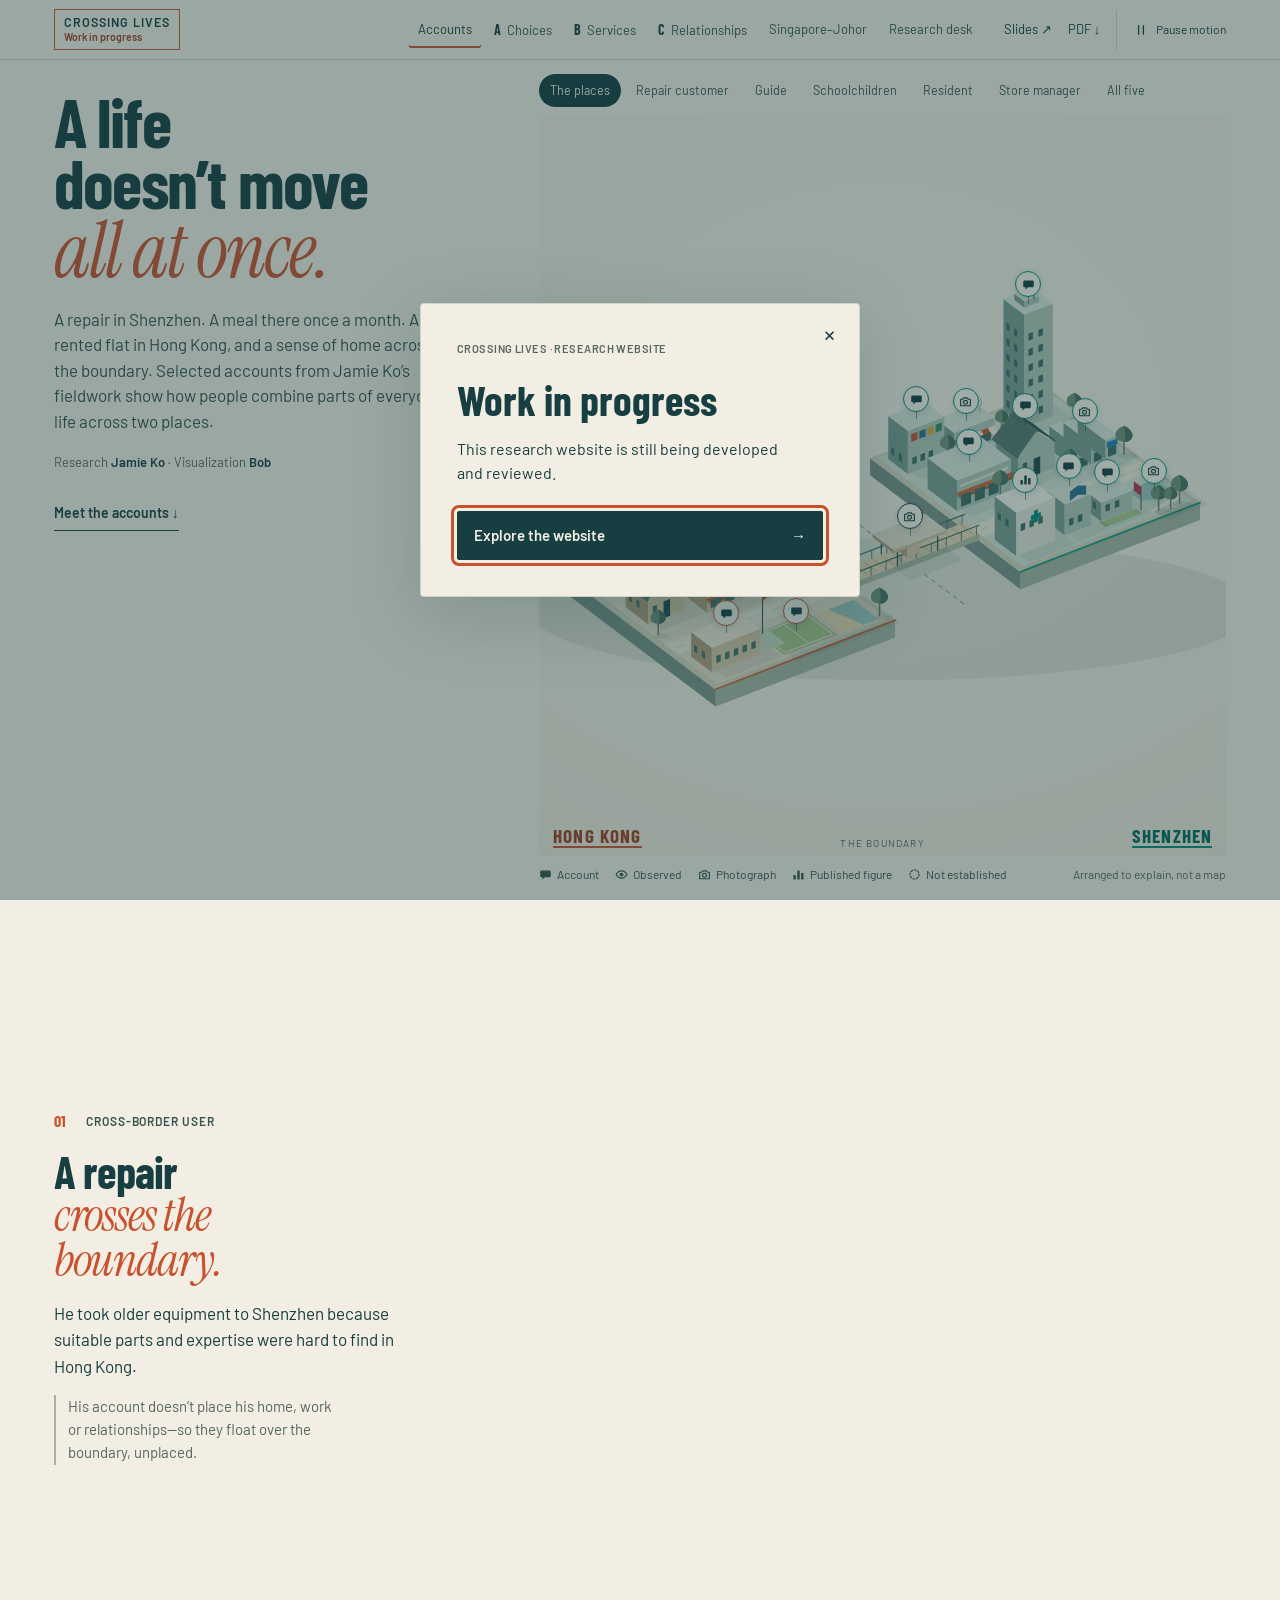
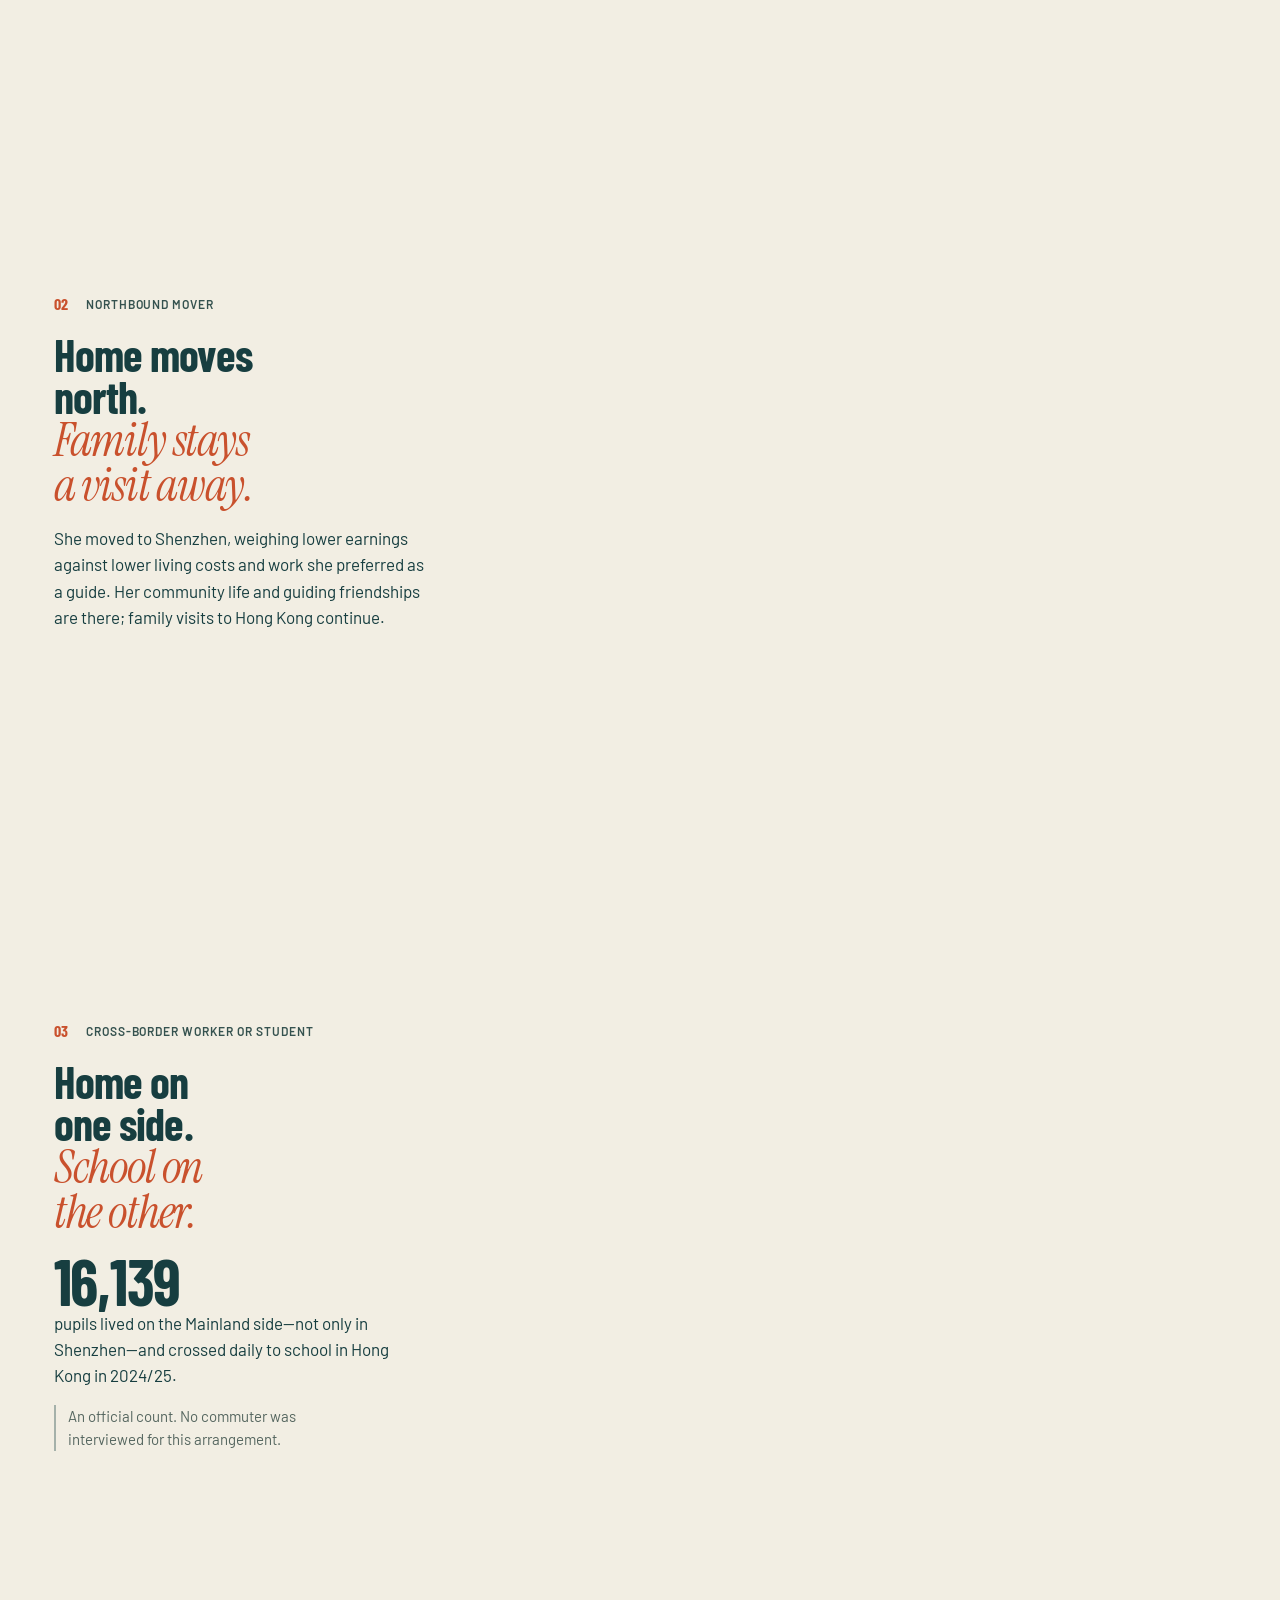
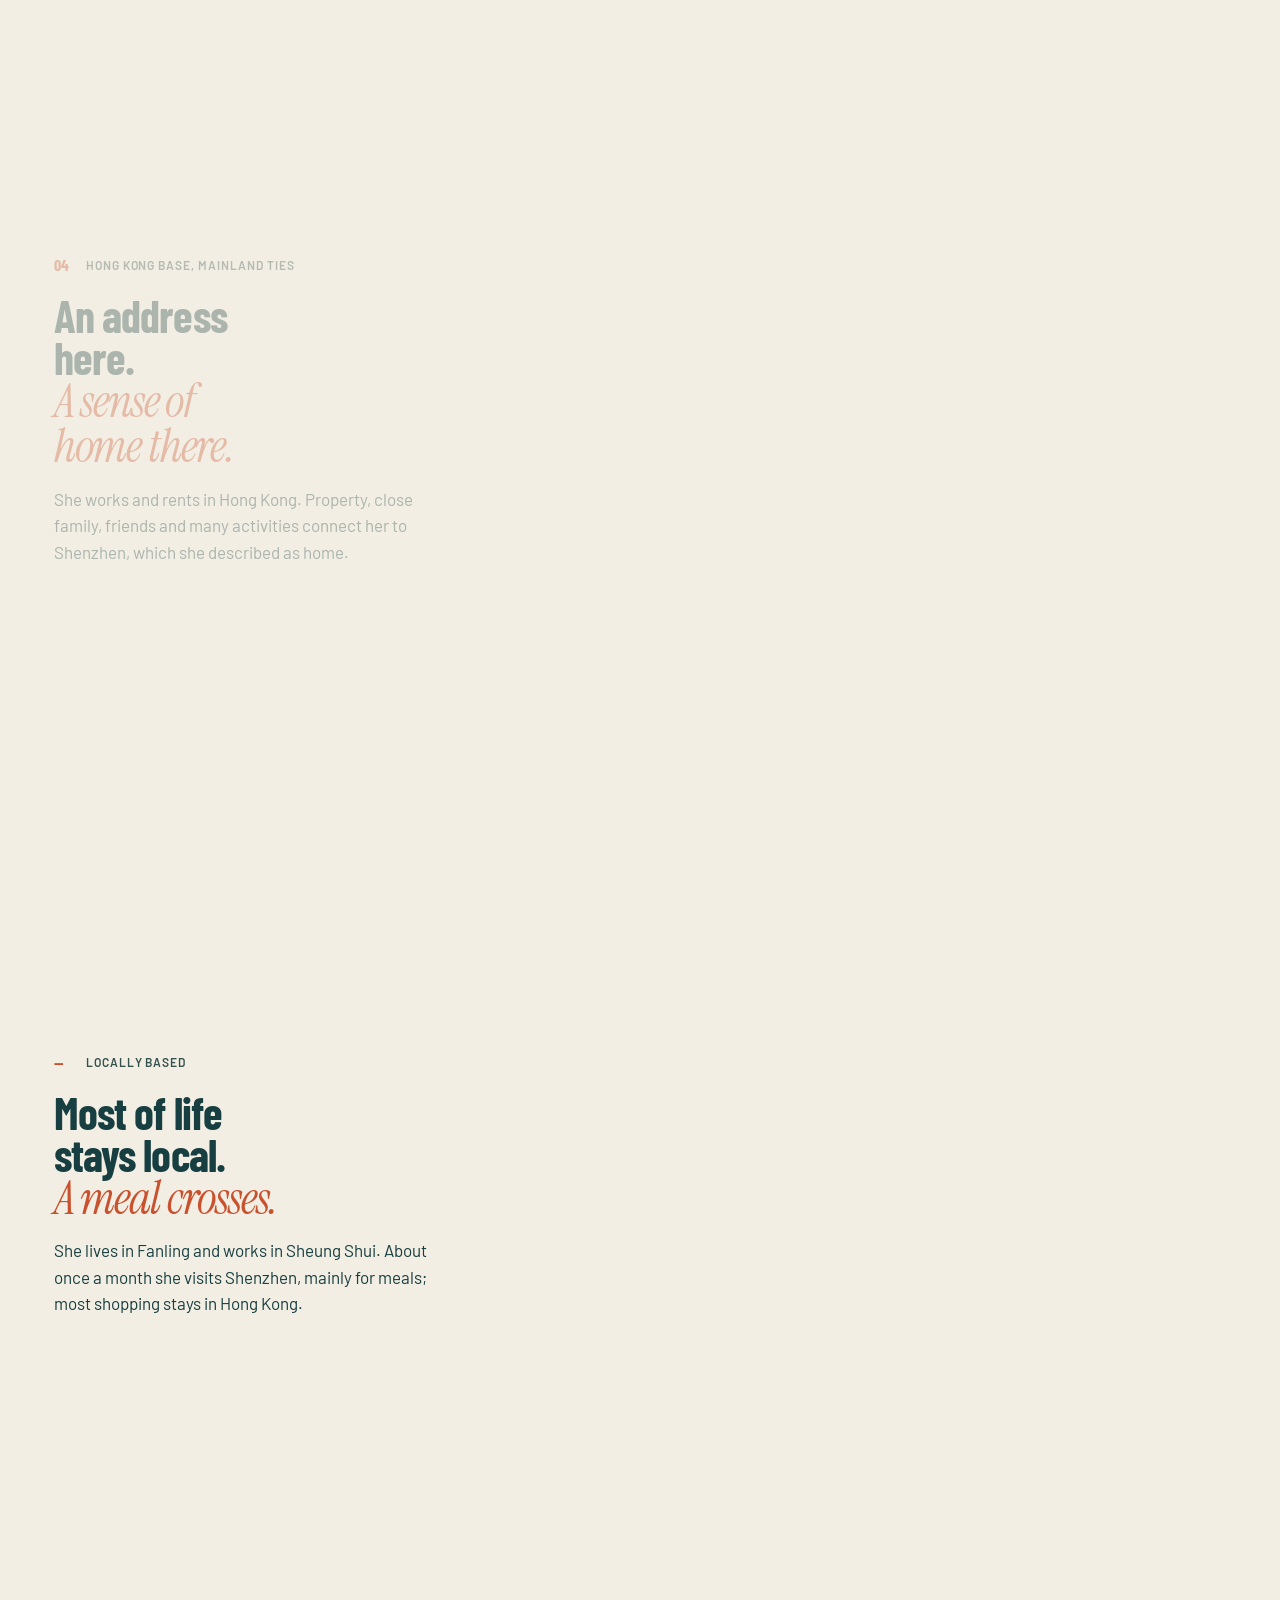
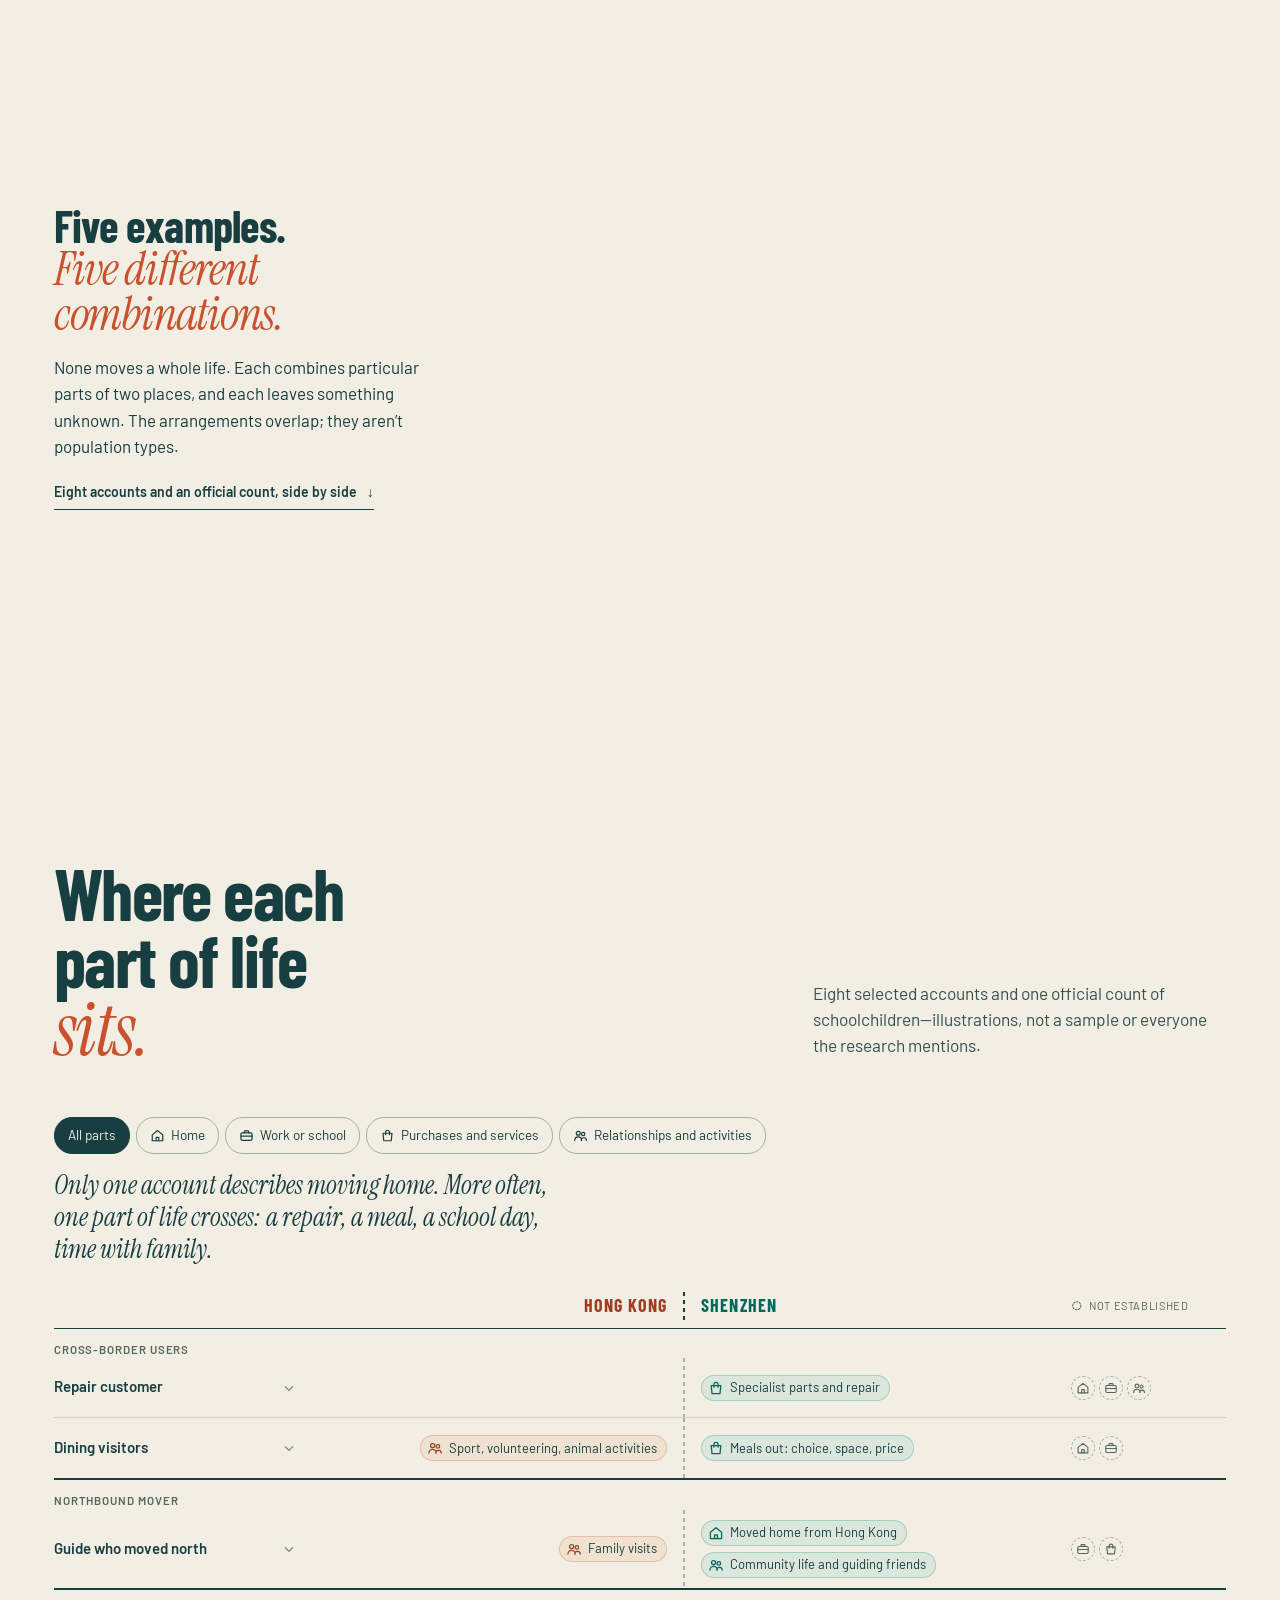
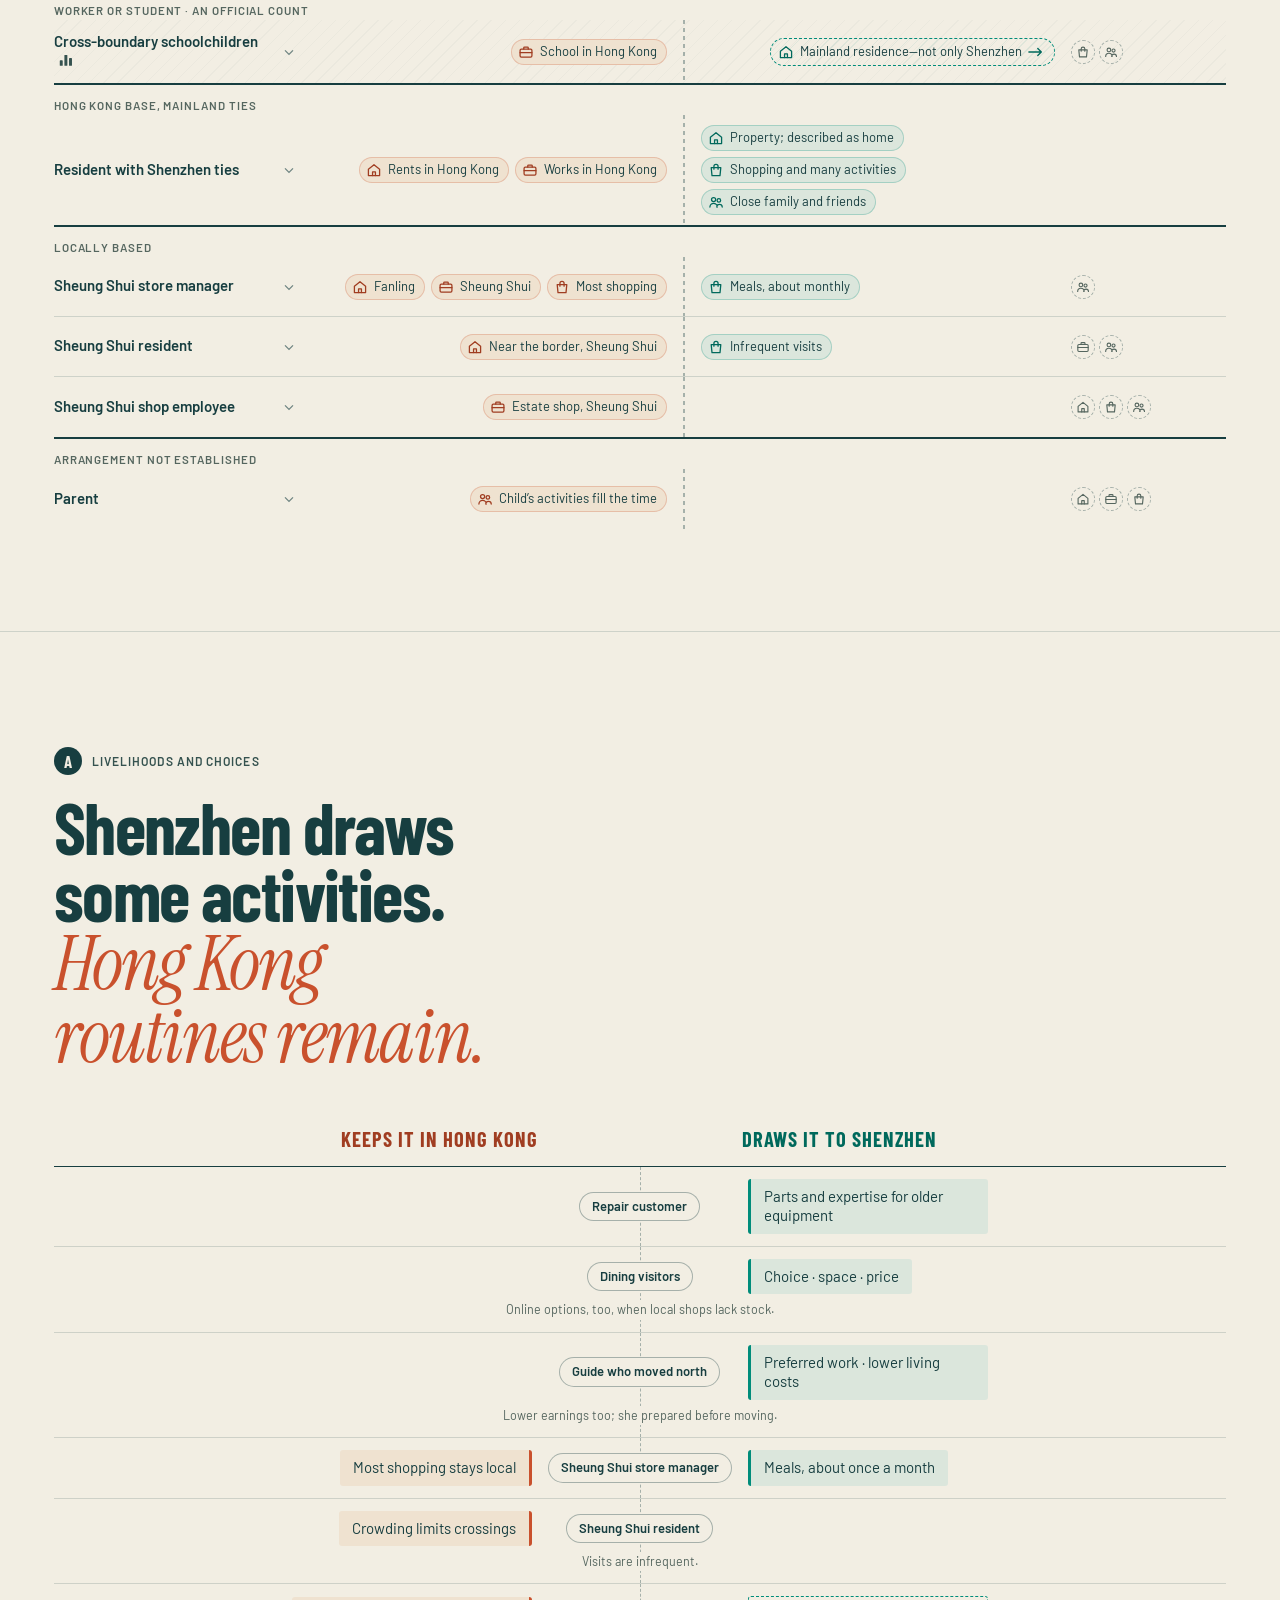
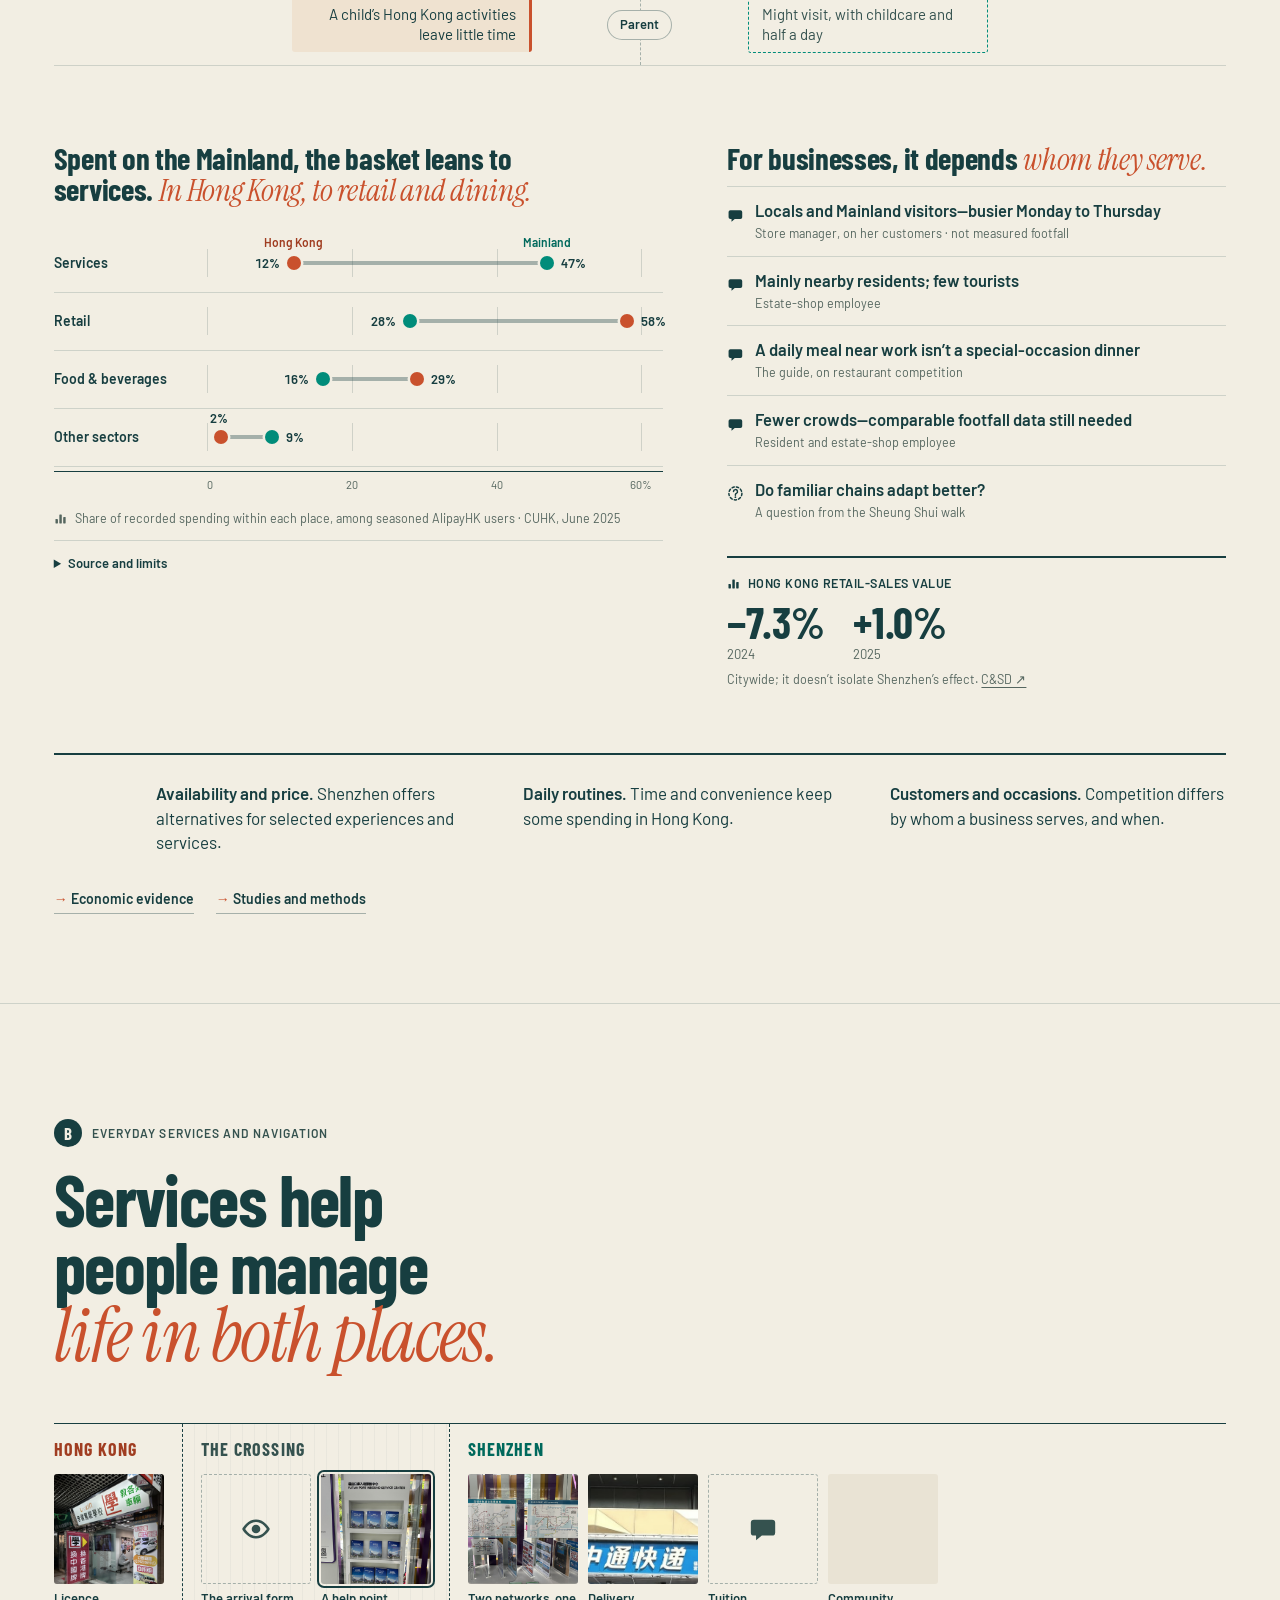
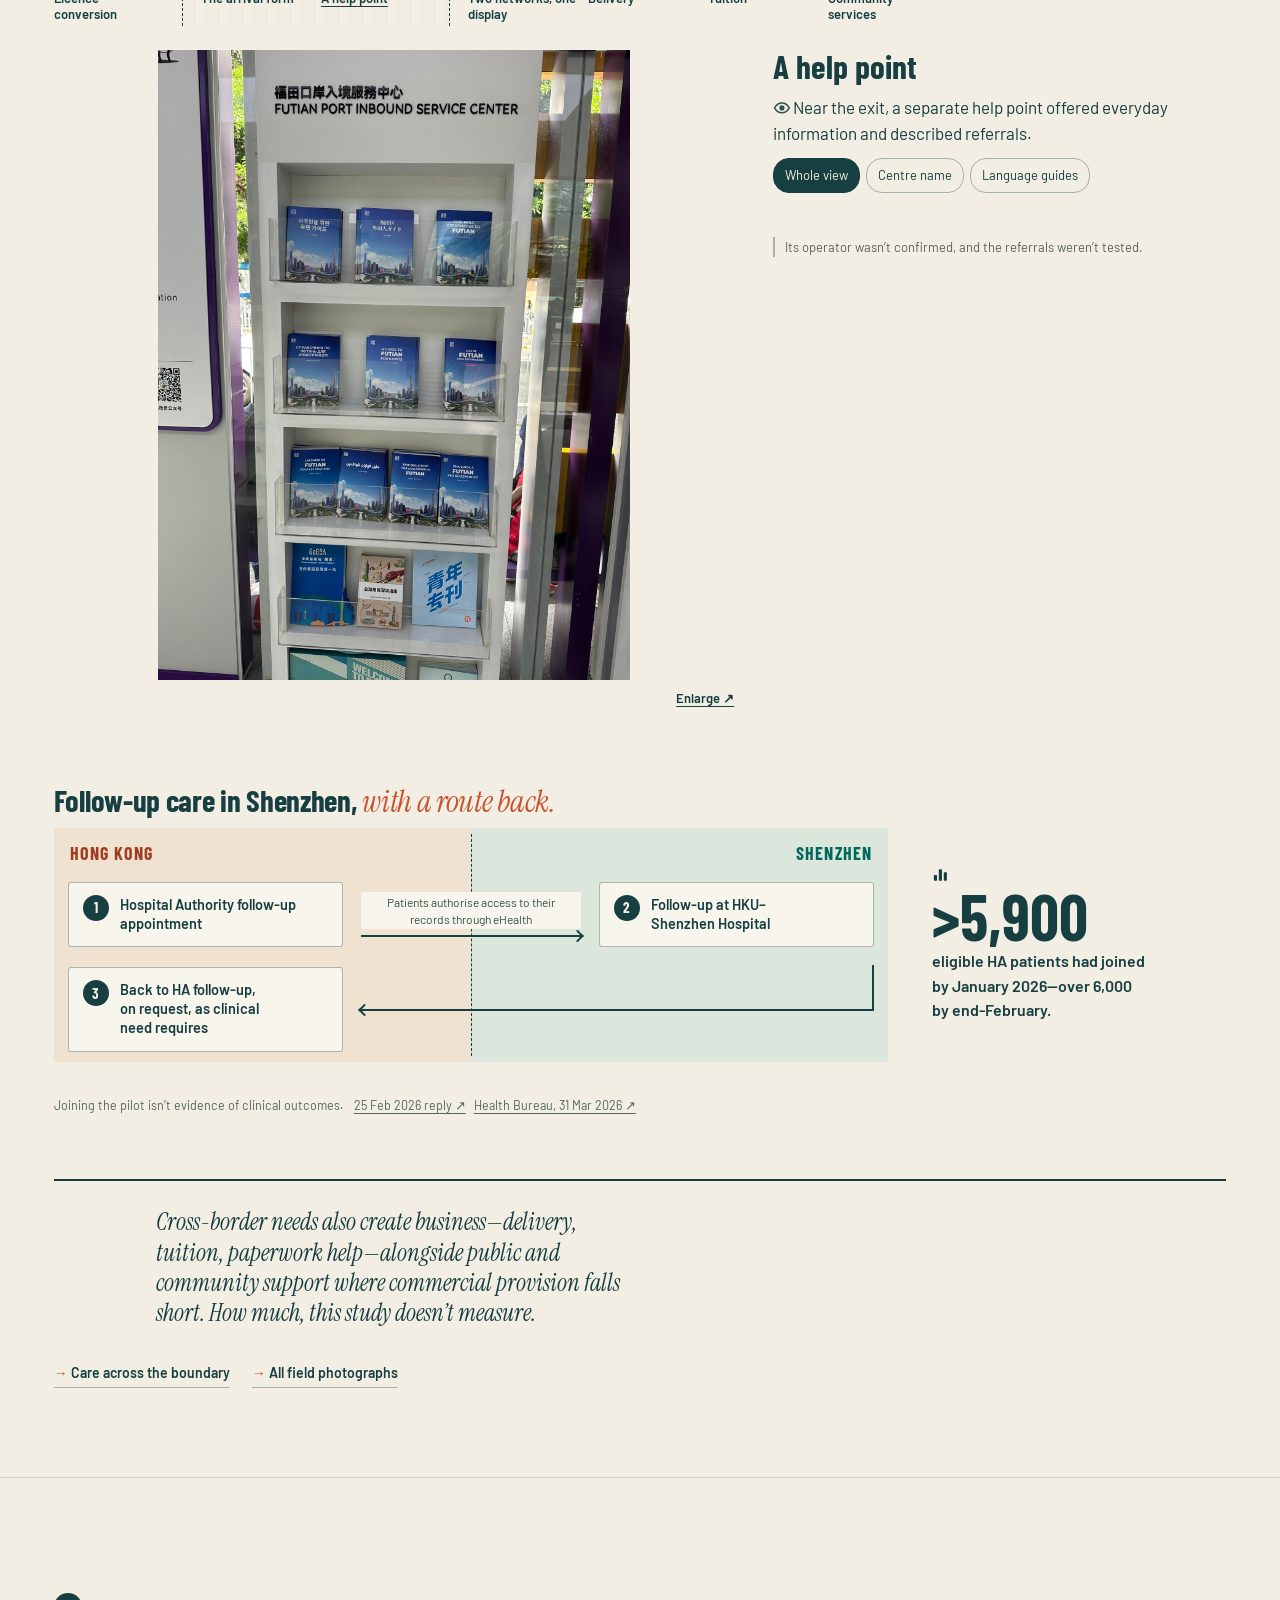
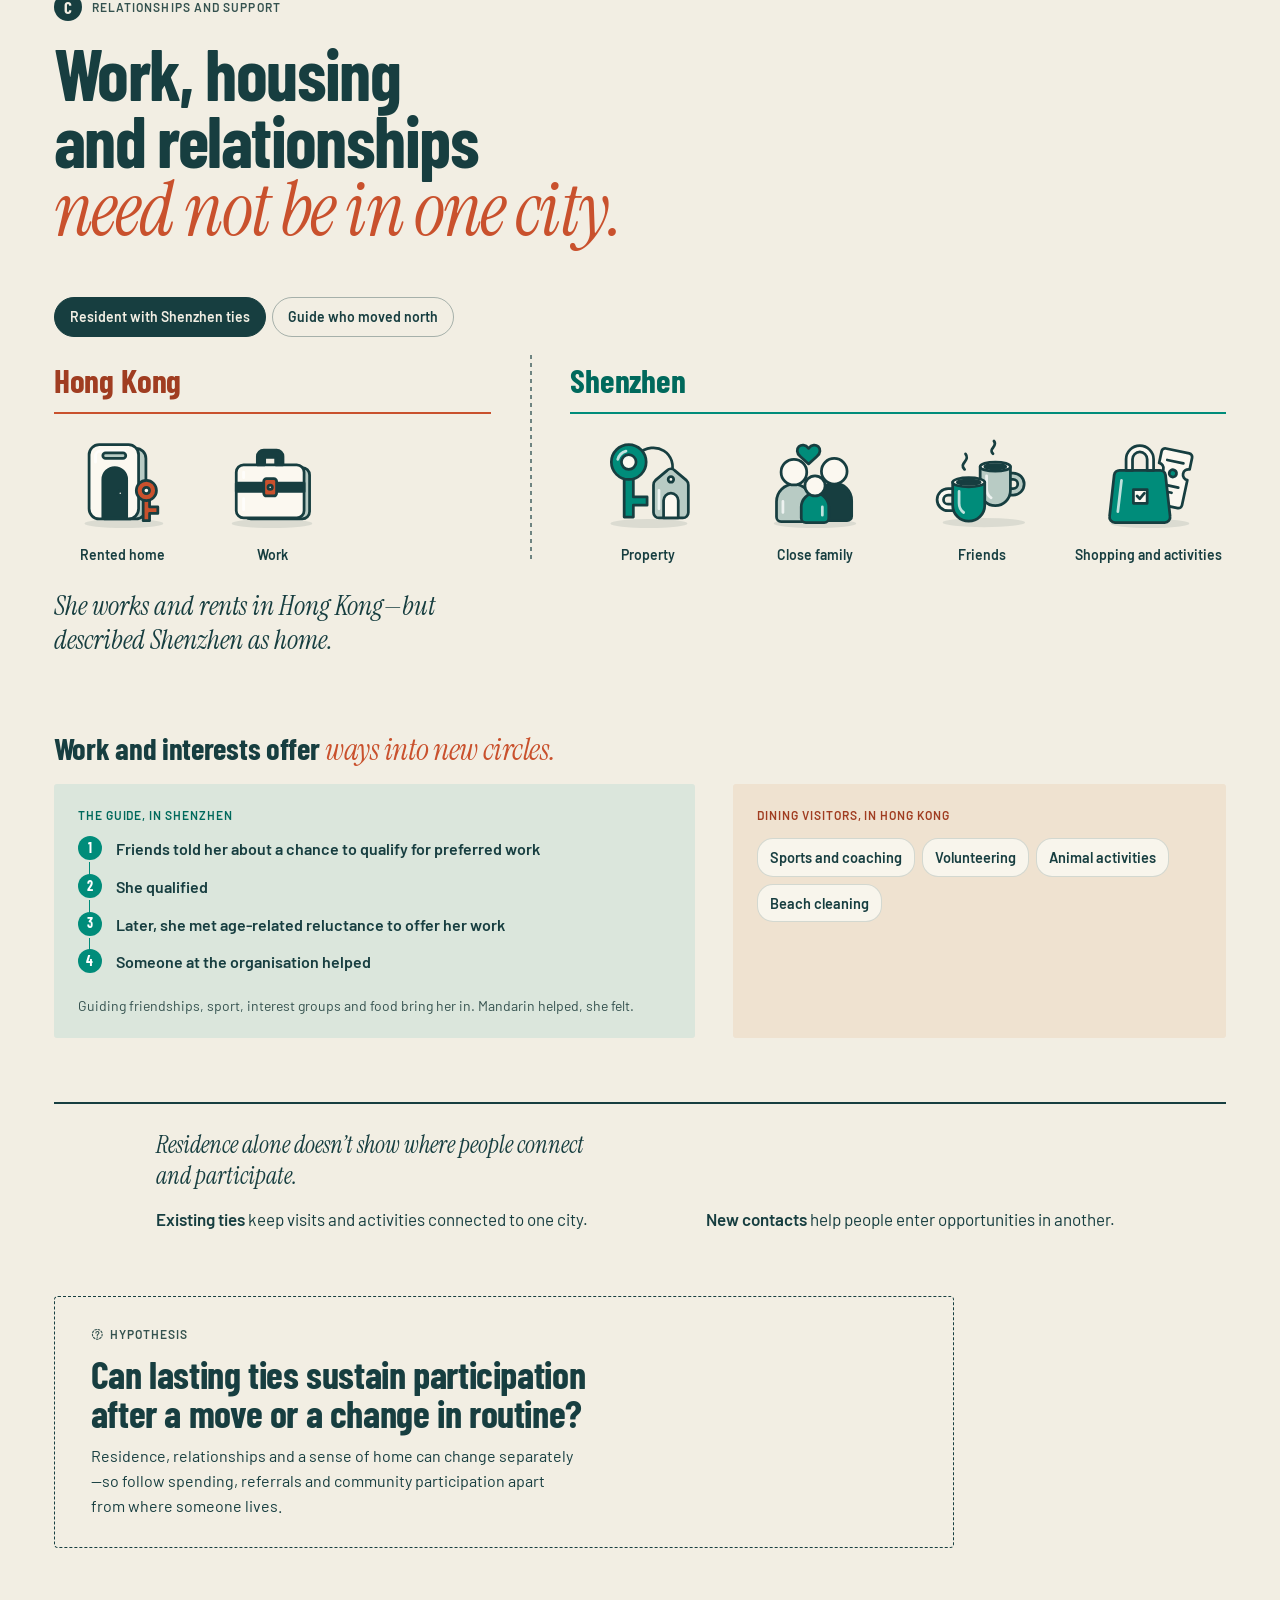
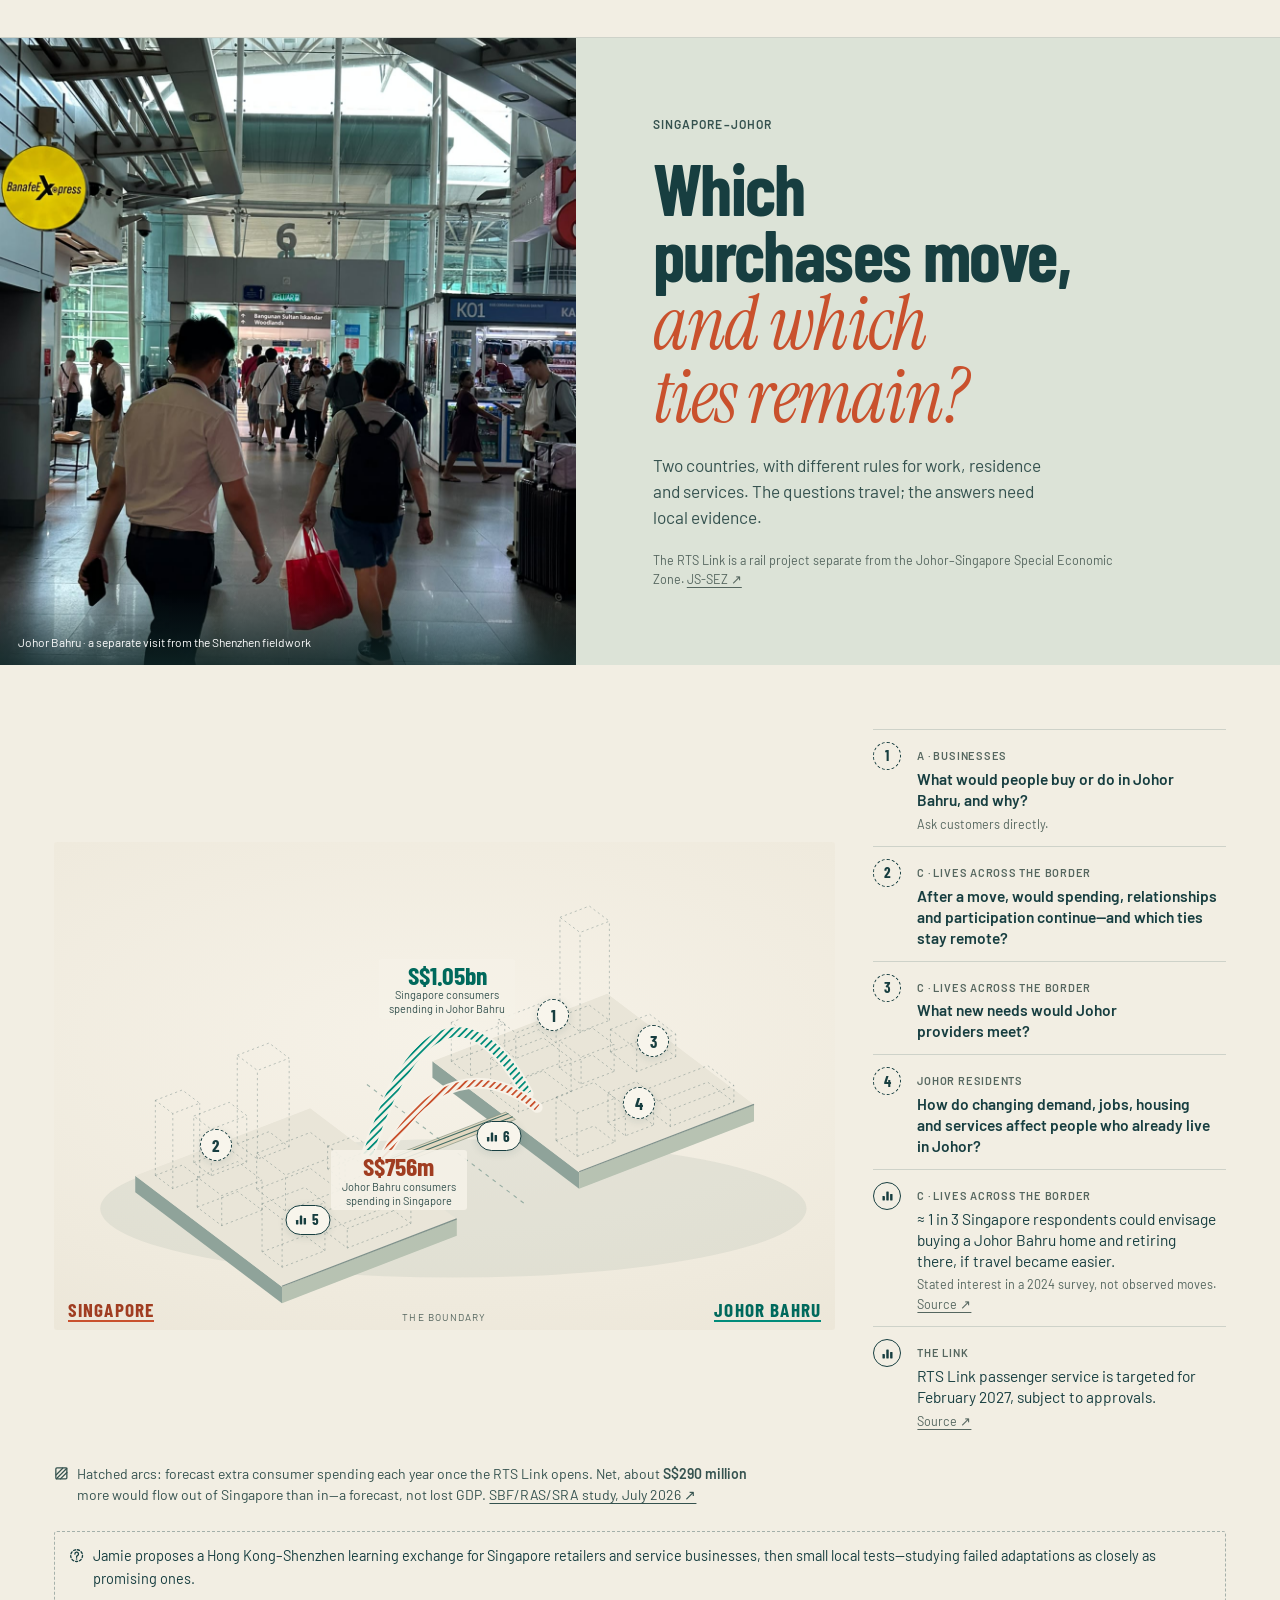
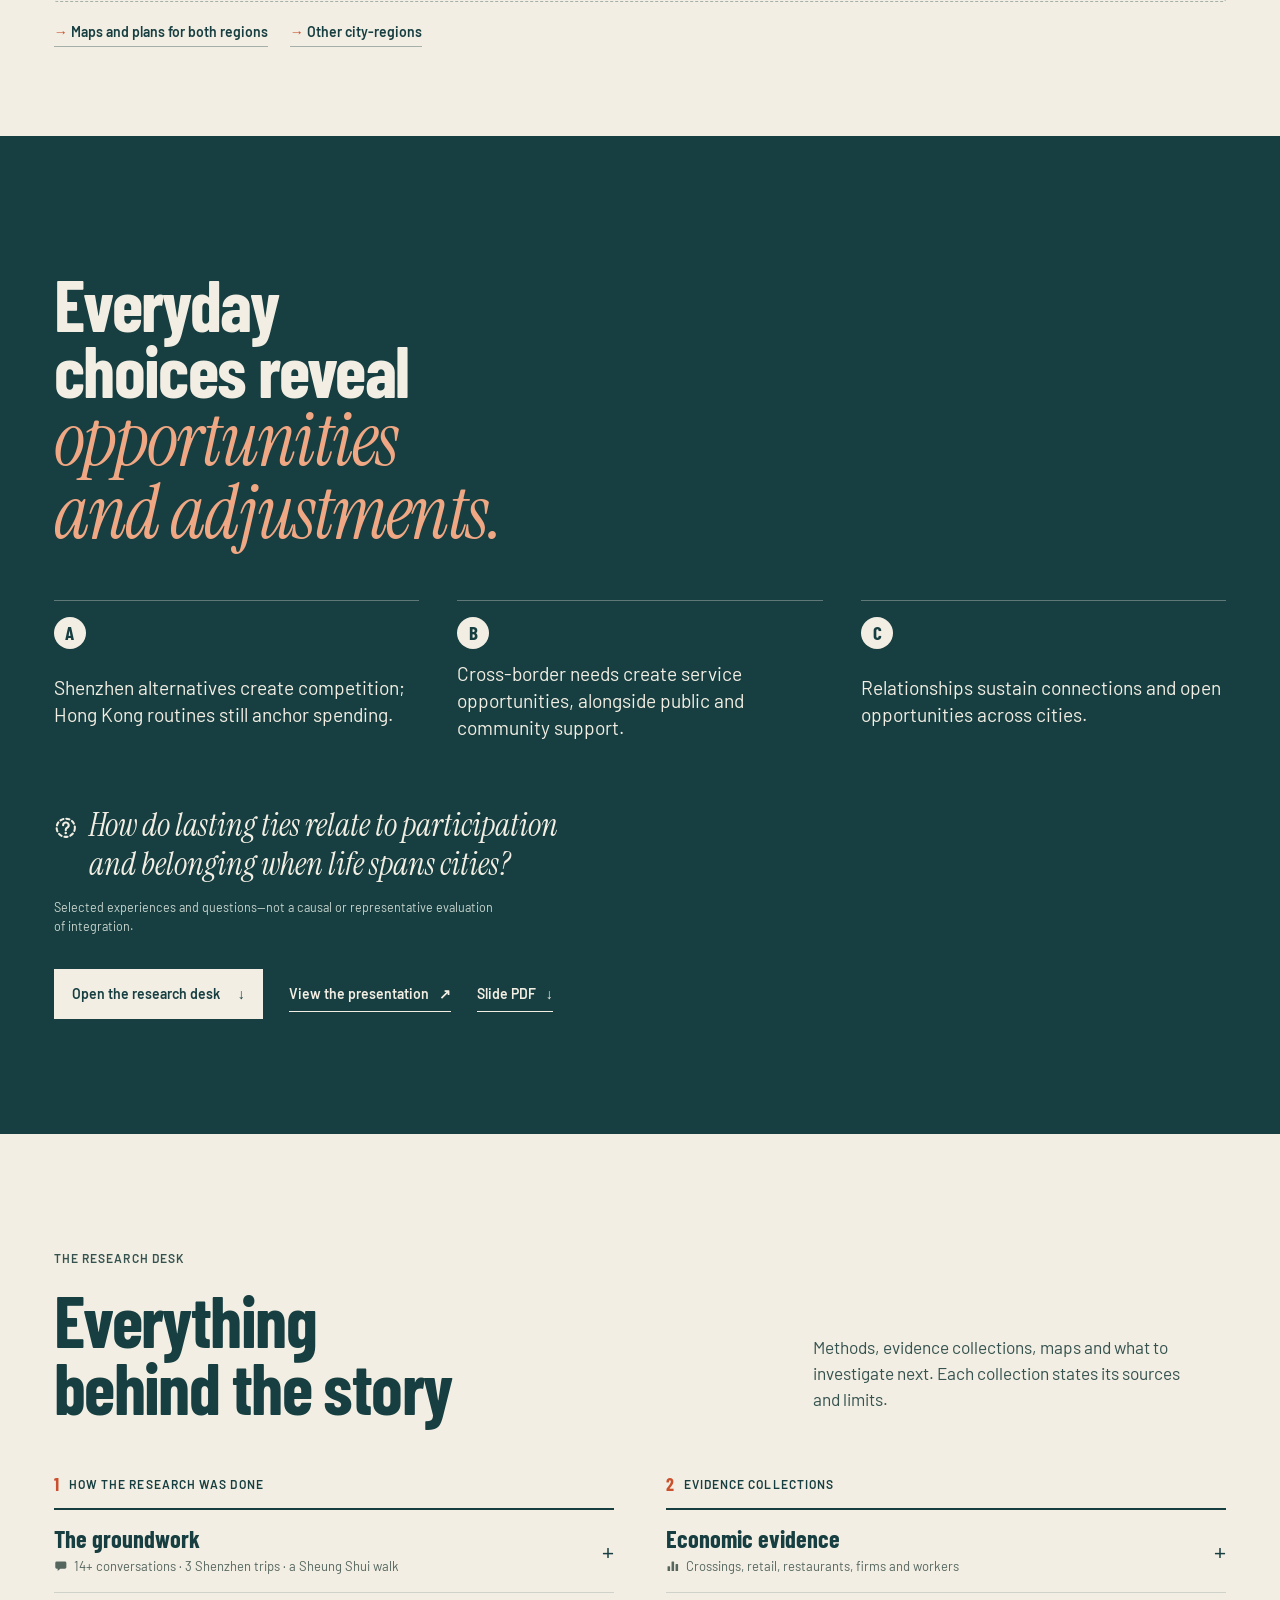
==== feature/index.html @ 4d7dd9b0 "Checkpoint 5: Singapore–Johor as an unbuilt miniature; checks in the repo - feature/echo.js: the sam" ====
<!doctype html>
<html lang="en" data-motion="on">
<!-- Generated from ../index.html by tools/sync-feature-alias.py. Edit the root page, then re-run. -->
<head>
<meta charset="utf-8"><meta name="viewport" content="width=device-width,initial-scale=1"><meta name="theme-color" content="#f2eee3">
<meta name="description" content="Work in progress: a visual research story about how people combine everyday life across Hong Kong and Shenzhen, with questions for Singapore–Johor. Research by Jamie Ko; visualization by Bob.">
<title>Crossing Lives — Work in progress</title>
<link rel="preload" href="../fonts/BarlowCondensed-Bold.ttf" as="font" type="font/ttf" crossorigin>
<link rel="preload" href="../fonts/InstrumentSerif-Italic.ttf" as="font" type="font/ttf" crossorigin>
<link rel="stylesheet" href="edition.css?v=20261105-edition">
<link rel="stylesheet" href="evidence.css?v=20261031-v3"><link rel="stylesheet" href="everyday.css?v=20261031-v3"><link rel="stylesheet" href="library.css?v=20261031-v3"><link rel="stylesheet" href="policy-map.css?v=20261031-v3"><link rel="stylesheet" href="research-overview.css?v=20261101-script"><link rel="stylesheet" href="field-gallery.css?v=20261031-v3"><link rel="stylesheet" href="game.css?v=20261031-v3">
<link rel="stylesheet" href="desk.css?v=20261105-edition">
</head>
<body>
<dialog class="status-popup" id="status-popup" aria-labelledby="status-popup-title" aria-describedby="status-popup-description">
  <form method="dialog">
    <button class="status-popup-close" type="submit" aria-label="Close work-in-progress notice">×</button>
    <p class="status-popup-kicker">Crossing Lives · Research website</p>
    <h2 id="status-popup-title">Work in progress</h2>
    <p id="status-popup-description">This research website is still being developed and reviewed.</p>
    <button class="status-popup-explore" type="submit" autofocus>Explore the website <span aria-hidden="true">→</span></button>
  </form>
</dialog>
<a class="skip-link" href="#ledger">Skip the model and read the findings</a>

<header class="masthead">
  <a class="wordmark" href="#top" aria-label="Crossing Lives home — work in progress"><span>CROSSING LIVES</span><span class="site-status">Work in progress</span></a>
  <nav class="chapter-nav" aria-label="Chapters">
    <a href="#accounts" data-chapter="accounts">Accounts</a>
    <a href="#choices" data-chapter="choices"><b>A</b> Choices</a>
    <a href="#services" data-chapter="services"><b>B</b> Services</a>
    <a href="#ties" data-chapter="ties"><b>C</b> Relationships</a>
    <a href="#johor" data-chapter="johor">Singapore–Johor</a>
    <a href="#depth" data-chapter="depth">Research desk</a>
  </nav>
  <details class="contents-menu" id="contents-menu"><summary><span>Contents</span> <span class="current-chapter">Accounts</span><svg viewBox="0 0 20 20" aria-hidden="true"><path d="M5 8l5 5 5-5"/></svg></summary>
    <nav class="contents-panel" aria-label="Contents">
      <div><span class="contents-label">The story</span><a href="#accounts" data-chapter="accounts">Five accounts across a boundary</a><a href="#ledger" data-chapter="ledger">Selected accounts, side by side</a><a href="#choices" data-chapter="choices">A · Livelihoods and choices</a><a href="#services" data-chapter="services">B · Everyday services</a><a href="#ties" data-chapter="ties">C · Relationships and support</a><a href="#johor" data-chapter="johor">Questions for Singapore–Johor</a><a href="#conclusion" data-chapter="conclusion">What the accounts help us see</a></div>
      <div><span class="contents-label">The research desk</span><a href="#about-inquiry">How the research was done</a><a href="#research-reading">Studies and methods</a><a href="#evidence">Economic evidence</a><a href="#care-evidence">Care across the boundary</a><a href="#school-evidence">A school day across the boundary</a><a href="#street-level">Field photographs</a><a href="#policy-maps">Maps and policy documents</a><a href="#questions">Questions to investigate</a><a href="#measure">What we would need to measure</a><a href="#responses">Possible responses</a><a href="#sources">Sources and credits</a><a href="../presentation.html">Presentation ↗</a><a href="../presentation.pdf" download>Slide PDF ↓</a></div>
    </nav>
  </details>
  <nav class="delivery-nav" aria-label="Presentation and controls"><a class="slides-link" href="../presentation.html">Slides <span aria-hidden="true">↗</span></a><a class="pdf-link" href="../presentation.pdf" download>PDF <span aria-hidden="true">↓</span></a><button class="motion-control" id="motion-control" type="button" aria-pressed="false"><svg viewBox="0 0 20 20" aria-hidden="true"><path d="M7 4v12M13 4v12"/></svg><span>Pause motion</span></button></nav>
  <div class="reading-progress" aria-hidden="true"></div>
</header>

<main>
<section class="opening" id="top" aria-labelledby="hero-title" data-chapter-id="accounts" data-chapter-title="Accounts">
 <span id="accounts" class="anchor"></span><span id="arrangements" class="anchor"></span>
 <div class="scrolly page">
  <article class="step step-intro" data-scene="overview">
    <h1 id="hero-title">A life doesn’t move <em>all at once.</em></h1>
    <p class="deck">A repair in Shenzhen. A meal there once a month. A rented flat in Hong Kong, and a sense of home across the boundary. Selected accounts from Jamie Ko’s fieldwork show how people combine parts of everyday life across two places.</p>
    <p class="byline">Research <strong>Jamie Ko</strong> · Visualization <strong>Bob</strong></p>
    <p class="mini-key key-intro" aria-label="Marker key"><span><span data-glyph="account"></span>Account</span><span><span data-glyph="observed"></span>Observed</span><span><span data-glyph="photo"></span>Photograph</span><span><span data-glyph="published"></span>Published figure</span><span><span data-glyph="unknown"></span>Not established</span><span class="mini-key-note">Arranged to explain, not a map</span></p>
    <p class="cue"><a href="#step-repair">Meet the accounts <span aria-hidden="true">↓</span></a></p>
  </article>

  <div class="scrolly-graphic">
    <div class="tour-switch" role="group" aria-label="Jump to an account">
      <button type="button" data-go="overview" aria-pressed="true">The places</button>
      <button type="button" data-go="repair" aria-pressed="false">Repair customer</button>
      <button type="button" data-go="guide" aria-pressed="false">Guide</button>
      <button type="button" data-go="pupils" aria-pressed="false">Schoolchildren</button>
      <button type="button" data-go="resident" aria-pressed="false">Resident</button>
      <button type="button" data-go="manager" aria-pressed="false">Store manager</button>
      <button type="button" data-go="together" aria-pressed="false">All five</button>
    </div>
    <div id="miniature"><p class="loading-note">A miniature of the fieldwork: Hong Kong and Shenzhen, joined by one crossing. Each building stands for a place in the research—shops in Sheung Shui, homes in Fanling, repair specialists, restaurants, a follow-up clinic and a street of services in Shenzhen.</p></div>
    <p class="mini-key" aria-hidden="true"><span><span data-glyph="account"></span>Account</span><span><span data-glyph="observed"></span>Observed</span><span><span data-glyph="photo"></span>Photograph</span><span><span data-glyph="published"></span>Published figure</span><span><span data-glyph="unknown"></span>Not established</span><span class="mini-key-note">Arranged to explain, not a map</span></p>
  </div>

  <article class="step" data-scene="repair" id="step-repair">
    <p class="step-tag"><span>01</span>Cross-border user</p>
    <h2>A repair <em>crosses the boundary.</em></h2>
    <p>He took older equipment to Shenzhen because suitable parts and expertise were hard to find in Hong Kong.</p>
    <p class="step-aside">His account doesn’t place his home, work or relationships—so they float over the boundary, unplaced.</p>
  </article>
  <article class="step" data-scene="guide" id="step-guide">
    <p class="step-tag"><span>02</span>Northbound mover</p>
    <h2>Home moves north. <em>Family stays a visit away.</em></h2>
    <p>She moved to Shenzhen, weighing lower earnings against lower living costs and work she preferred as a guide. Her community life and guiding friendships are there; family visits to Hong Kong continue.</p>
  </article>
  <article class="step" data-scene="pupils" id="step-pupils">
    <p class="step-tag"><span>03</span>Cross-border worker or student</p>
    <h2>Home on one side. <em>School on the other.</em></h2>
    <p class="step-figure"><strong>16,139</strong> pupils lived on the Mainland side—not only in Shenzhen—and crossed daily to school in Hong Kong in 2024/25.</p>
    <p class="step-aside">An official count. No commuter was interviewed for this arrangement.</p>
  </article>
  <article class="step" data-scene="resident" id="step-resident">
    <p class="step-tag"><span>04</span>Hong Kong base, Mainland ties</p>
    <h2>An address here. <em>A sense of home there.</em></h2>
    <p>She works and rents in Hong Kong. Property, close family, friends and many activities connect her to Shenzhen, which she described as home.</p>
  </article>
  <article class="step" data-scene="manager" id="step-manager">
    <p class="step-tag"><span>—</span>Locally based</p>
    <h2>Most of life stays local. <em>A meal crosses.</em></h2>
    <p>She lives in Fanling and works in Sheung Shui. About once a month she visits Shenzhen, mainly for meals; most shopping stays in Hong Kong.</p>
  </article>
  <article class="step step-together" data-scene="together" id="step-together">
    <h2>Five examples. <em>Five different combinations.</em></h2>
    <p>None moves a whole life. Each combines particular parts of two places, and each leaves something unknown. The arrangements overlap; they aren’t population types.</p>
    <p><a class="text-link" href="#ledger">Eight accounts and an official count, side by side <span aria-hidden="true">↓</span></a></p>
  </article>
 </div>
</section>

<section class="ledger-section page" id="ledger" aria-labelledby="ledger-title" data-chapter-id="accounts" data-chapter-title="Selected accounts">
  <span id="story" class="anchor"></span>
  <header class="section-head">
    <h2 id="ledger-title">Where each part of life <em>sits.</em></h2>
    <p class="deck">Eight selected accounts and one official count of schoolchildren—illustrations, not a sample or everyone the research mentions.</p>
  </header>
  <div id="life-ledger"><ul class="static-list"><li>Repair customer: specialist parts and repair in Shenzhen; home, work and ties not established.</li><li>Dining visitors: meals in Shenzhen for choice, space and price; activities in Hong Kong.</li><li>Guide who moved north: home moved to Shenzhen; family visits in Hong Kong.</li><li>Cross-boundary schoolchildren: 16,139 pupils with Mainland residence attend school in Hong Kong (official data).</li><li>Resident with Shenzhen ties: rents and works in Hong Kong; property, family, friends and activities in Shenzhen.</li><li>Sheung Shui store manager: home in Fanling, work in Sheung Shui, most shopping in Hong Kong; meals in Shenzhen about monthly.</li><li>Sheung Shui resident: lives near the border; crowding limits crossings.</li><li>Sheung Shui shop employee: works at an estate shop.</li><li>Parent: a child’s Hong Kong activities leave little time.</li></ul></div>
</section>

<section class="lens page" id="choices" aria-labelledby="choices-title" data-chapter-id="choices" data-chapter-title="A · Choices">
  <span id="selective" class="anchor"></span>
  <header class="section-head lens-head">
    <p class="lens-tag"><b>A</b>Livelihoods and choices</p>
    <h2 id="choices-title">Shenzhen draws some activities. <em>Hong Kong routines remain.</em></h2>
  </header>
  <div id="reasons"><p class="loading-note">Reasons to choose Shenzhen: parts and expertise; choice, space and price; preferred work and lower living costs; meals. Reasons some activities stay local: most shopping; crowding; a child’s activities leave little time.</p></div>

  <div class="lens-pair">
    <div class="lens-col">
      <h3 class="sub-head">Spent on the Mainland, the basket leans to services. <em>In Hong Kong, to retail and dining.</em></h3>
      <div id="basket"><p class="loading-note">Recorded spending among seasoned AlipayHK users: Mainland services 47%, retail 28%, food and beverages 16%, other 9%; Hong Kong services 12%, retail 58%, food and beverages 29%, other 2%.</p></div>
    </div>
    <div class="lens-col">
      <h3 class="sub-head">For businesses, it depends <em>whom they serve.</em></h3>
      <ul class="voices">
        <li><span data-glyph="account"></span><div><p>Locals and Mainland visitors—busier Monday to Thursday</p><small>Store manager, on her customers · not measured footfall</small></div></li>
        <li><span data-glyph="account"></span><div><p>Mainly nearby residents; few tourists</p><small>Estate-shop employee</small></div></li>
        <li><span data-glyph="account"></span><div><p>A daily meal near work isn’t a special-occasion dinner</p><small>The guide, on restaurant competition</small></div></li>
        <li><span data-glyph="account"></span><div><p>Fewer crowds—comparable footfall data still needed</p><small>Resident and estate-shop employee</small></div></li>
        <li><span data-glyph="question"></span><div><p>Do familiar chains adapt better?</p><small>A question from the Sheung Shui walk</small></div></li>
      </ul>
      <div class="stat-pair" aria-label="Annual change in Hong Kong retail-sales value">
        <p class="stat-label"><span data-glyph="published"></span>Hong Kong retail-sales value</p>
        <div><strong>−7.3%</strong><span>2024</span></div><div><strong>+1.0%</strong><span>2025</span></div>
        <p class="stat-limit">Citywide; it doesn’t isolate Shenzhen’s effect. <a href="https://www.censtatd.gov.hk/en/web_table.html?id=620-67001" target="_blank" rel="noopener">C&amp;SD ↗</a></p>
      </div>
    </div>
  </div>

  <aside class="takeaway" aria-label="What lens A suggests">
    <ol><li><b>Availability and price.</b> Shenzhen offers alternatives for selected experiences and services.</li><li><b>Daily routines.</b> Time and convenience keep some spending in Hong Kong.</li><li><b>Customers and occasions.</b> Competition differs by whom a business serves, and when.</li></ol>
  </aside>
  <p class="go-deeper"><a href="#evidence">Economic evidence</a><a href="#research-reading">Studies and methods</a></p>
</section>

<section class="lens page" id="services" aria-labelledby="services-title" data-chapter-id="services" data-chapter-title="B · Services">
  <span id="access" class="anchor"></span>
  <header class="section-head lens-head">
    <p class="lens-tag"><b>B</b>Everyday services and navigation</p>
    <h2 id="services-title">Services help people manage <em>life in both places.</em></h2>
  </header>
  <div id="service-trail"><figure class="static-figure"><img src="assets/sz-wayfinding.jpg" alt="A rack holds guides in several languages beneath the Futian Port Inbound Service Center sign." width="1536" height="2048" loading="lazy"><figcaption>At Futian, immigration staff helped with the arrival form; a separate help point offered information and described referrals. Its operator was unconfirmed and referrals were not tested.</figcaption></figure></div>

  <div class="care-block">
    <h3 class="sub-head">Follow-up care in Shenzhen, <em>with a route back.</em></h3>
    <div id="care-loop"><p class="loading-note">More than 5,900 eligible Hospital Authority patients had joined the HKU–Shenzhen Hospital follow-up pilot by January 2026, with referral back to HA follow-up on request.</p></div>
  </div>

  <aside class="takeaway" aria-label="What lens B suggests">
    <p class="takeaway-line">Cross-border needs also create business—delivery, tuition, paperwork help—alongside public and community support where commercial provision falls short. How much, this study doesn’t measure.</p>
  </aside>
  <p class="go-deeper"><a href="#care-evidence">Care across the boundary</a><a href="#street-level">All field photographs</a></p>
</section>

<section class="lens page" id="ties" aria-labelledby="ties-title" data-chapter-id="ties" data-chapter-title="C · Relationships">
  <header class="section-head lens-head">
    <p class="lens-tag"><b>C</b>Relationships and support</p>
    <h2 id="ties-title">Work, housing and relationships <em>need not be in one city.</em></h2>
  </header>
  <div id="ties-panel"><p class="loading-note">The resident works and rents in Hong Kong, with property, close family, friends and activities in Shenzhen. The guide moved home to Shenzhen and continues family visits in Hong Kong.</p></div>

  <div class="circles">
    <h3 class="sub-head">Work and interests offer <em>ways into new circles.</em></h3>
    <div class="circles-grid">
      <article class="circle circle-sz">
        <p class="circle-where">The guide, in Shenzhen</p>
        <ol class="path-steps">
          <li>Friends told her about a chance to qualify for preferred work</li>
          <li>She qualified</li>
          <li>Later, she met age-related reluctance to offer her work</li>
          <li>Someone at the organisation helped</li>
        </ol>
        <p class="circle-also">Guiding friendships, sport, interest groups and food bring her in. Mandarin helped, she felt.</p>
      </article>
      <article class="circle circle-hk">
        <p class="circle-where">Dining visitors, in Hong Kong</p>
        <ul class="tag-list"><li>Sports and coaching</li><li>Volunteering</li><li>Animal activities</li><li>Beach cleaning</li></ul>
      </article>
    </div>
  </div>

  <aside class="takeaway" aria-label="What lens C suggests">
    <p class="takeaway-line">Residence alone doesn’t show where people connect and participate.</p>
    <ol><li><b>Existing ties</b> keep visits and activities connected to one city.</li><li><b>New contacts</b> help people enter opportunities in another.</li></ol>
  </aside>

  <aside class="hypothesis" aria-labelledby="hypothesis-title">
    <p class="hypothesis-label"><span data-glyph="question"></span>Hypothesis</p>
    <h3 id="hypothesis-title">Can lasting ties sustain participation after a move or a change in routine?</h3>
    <p>Residence, relationships and a sense of home can change separately—so follow spending, referrals and community participation apart from where someone lives.</p>
  </aside>
</section>

<section class="johor" id="johor" aria-labelledby="johor-title" data-chapter-id="johor" data-chapter-title="Singapore–Johor">
  <span id="two-way" class="anchor"></span>
  <div class="johor-band">
    <figure class="johor-photo"><img src="assets/sgj-concourse.jpg" alt="A concourse with pedestrians and signs toward Bangunan Sultan Iskandar and Woodlands" loading="lazy" width="1200" height="1600"><figcaption>Johor Bahru · a separate visit from the Shenzhen fieldwork</figcaption></figure>
    <div class="johor-head">
      <p class="eyebrow">Singapore–Johor</p>
      <h2 id="johor-title">Which purchases move, <em>and which ties remain?</em></h2>
      <p class="deck">Two countries, with different rules for work, residence and services. The questions travel; the answers need local evidence.</p>
      <p class="fine">The RTS Link is a rail project separate from the Johor–Singapore Special Economic Zone. <a href="https://www.edb.gov.sg/en/about-edb/media-releases-publications/agreement-between-singapore-and-malaysia-and-the-johor-singapore-special-economic-zone.html" target="_blank" rel="noopener">JS-SEZ ↗</a></p>
    </div>
  </div>
  <div class="page johor-echo">
    <div id="echo"><p class="loading-note">Questions for Singapore–Johor: what people would buy or do in Johor Bahru, and why; whether spending, relationships and participation continue after a move; what new needs Johor providers would meet; and how changing demand, jobs, housing and services affect Johor residents. Forecast extra annual spending with the RTS Link: Singapore consumers in Johor Bahru S$1.05 billion; Johor Bahru consumers in Singapore S$756 million.</p></div>
    <div class="echo-after">
      <p class="jq-proposal"><span data-glyph="question"></span><span>Jamie proposes a Hong Kong–Shenzhen learning exchange for Singapore retailers and service businesses, then small local tests—studying failed adaptations as closely as promising ones.</span></p>
      <p class="go-deeper"><a href="#policy-maps">Maps and plans for both regions</a><a href="#horizon">Other city-regions</a></p>
    </div>
  </div>
</section>

<section class="conclusion" id="conclusion" aria-labelledby="conclusion-title" data-chapter-id="conclusion" data-chapter-title="What we see">
  <div class="page">
    <h2 id="conclusion-title">Everyday choices reveal <em>opportunities and adjustments.</em></h2>
    <ol class="conclusion-lenses">
      <li><b>A</b><p>Shenzhen alternatives create competition; Hong Kong routines still anchor spending.</p></li>
      <li><b>B</b><p>Cross-border needs create service opportunities, alongside public and community support.</p></li>
      <li><b>C</b><p>Relationships sustain connections and open opportunities across cities.</p></li>
    </ol>
    <p class="conclusion-question"><span data-glyph="question"></span>How do lasting ties relate to participation and belonging when life spans cities?</p>
    <p class="fine">Selected experiences and questions—not a causal or representative evaluation of integration.</p>
    <div class="conclusion-links"><a class="solid-link" href="#depth">Open the research desk <span aria-hidden="true">↓</span></a><a class="text-link" href="../presentation.html">View the presentation <span aria-hidden="true">↗</span></a><a class="text-link" href="../presentation.pdf" download>Slide PDF <span aria-hidden="true">↓</span></a></div>
  </div>
</section>

<section class="desk page" id="depth" aria-labelledby="depth-title" data-chapter-id="depth" data-chapter-title="Research desk">
  <header class="section-head">
    <p class="eyebrow">The research desk</p>
    <h2 id="depth-title">Everything behind the story</h2>
    <p class="deck">Methods, evidence collections, maps and what to investigate next. Each collection states its sources and limits.</p>
  </header>
  <div class="desk-groups">
    <section class="desk-group" aria-labelledby="dg-method"><h3 id="dg-method"><span>1</span>How the research was done</h3>
      <details class="shelf" id="about-inquiry"><summary><span class="shelf-title">The groundwork</span><span class="shelf-meta"><span data-glyph="account"></span>14+ conversations · 3 Shenzhen trips · a Sheung Shui walk</span></summary><div class="shelf-body">
        <div class="groundwork">
          <div class="gw-figure"><strong>14+</strong><p>individual and group conversations, plus brief exchanges during visits</p></div>
          <div class="gw-figure"><strong>3</strong><p>Shenzhen trips: by rail via Lok Ma Chau/Futian and via Lo Wu, and an AsiaGlobal Fellows coach visit</p></div>
          <div class="gw-list"><p>Also: a visit to the Hong Kong–Shenzhen Innovation and Technology Park; a Sheung Shui walk with brief local chats on 31 October 2026; studies, statistics and programme documents read alongside the accounts.</p></div>
        </div>
        <p class="fine">At least fourteen conversation occasions, not fourteen unique people. Illustrative experiences, not a representative sample. Accounts are paraphrased; no quotations are used.</p>
        <h4 class="shelf-sub">Four overlapping arrangements</h4>
        <ol class="arrangements"><li><b>01 Cross-border user</b> Based mainly on one side; selected activities across the border.</li><li><b>02 Northbound mover</b> Home moves from Hong Kong to Shenzhen.</li><li><b>03 Cross-border worker or student</b> Lives on one side; works or studies on the other. Illustrated with official pupil data, not an interview.</li><li><b>04 Hong Kong base, Mainland ties</b> Based in Hong Kong, with property, relationships or activities across.</li></ol>
        <h4 class="shelf-sub">Three lenses</h4>
        <p>A · livelihoods and choices; B · everyday services and navigation; C · relationships and support. Selected themes adapted from the Arup / Resilient Cities Network City Resilience Framework (2024)—study lenses, not official dimensions or a resilience score. Institutions run across all three. <a href="https://www.arup.com/globalassets/downloads/insights/c/city-resilience-framework/city-resilience-framework-2024v2.pdf" target="_blank" rel="noopener">Framework ↗</a></p>
        <h4 class="shelf-sub">Two regions</h4>
        <div class="corridors"><figure><img src="assets/policy-locator-hk.svg" alt="Locator map of Hong Kong and Shenzhen" width="620" height="380" loading="lazy"><figcaption><b>Hong Kong–Shenzhen.</b> One country, different systems. The main setting for the fieldwork.</figcaption></figure><figure><img src="assets/policy-locator-sg.svg" alt="Locator map of Singapore and Johor Bahru" width="620" height="380" loading="lazy"><figcaption><b>Singapore–Johor.</b> Two countries. The setting for further questions.</figcaption></figure></div>
      </div></details>
      <details class="shelf" id="research-reading"><summary><span class="shelf-title">Studies and methods</span><span class="shelf-meta"><span data-glyph="published"></span>Systems, purchases, activity patterns, healthcare access</span></summary><div class="shelf-body"><div id="research-overview"><p class="loading-note">Selected research covers institutions, expenditure, spatial patterns and everyday healthcare access.</p></div></div></details>
    </section>
    <section class="desk-group" aria-labelledby="dg-evidence"><h3 id="dg-evidence"><span>2</span>Evidence collections</h3>
      <details class="shelf" id="evidence"><summary><span class="shelf-title">Economic evidence</span><span class="shelf-meta"><span data-glyph="published"></span>Crossings, retail, restaurants, firms and workers</span></summary><div class="shelf-body"><p class="fine">Different series describe different units and periods. None isolates the effect of northbound activity.</p><div data-evidence="hong-kong"><p class="loading-note">Loading economic context.</p></div></div></details>
      <details class="shelf" id="care-evidence"><summary><span class="shelf-title">Care across the boundary</span><span class="shelf-meta"><span data-glyph="published"></span>Patients, attendances and records are different measures</span></summary><div class="shelf-body"><div data-everyday-view="care"><p class="loading-note">More than 5,900 eligible HA patients had joined the follow-up consultation pilot by January 2026.</p></div></div></details>
      <details class="shelf" id="school-evidence"><summary><span class="shelf-title">A school day across the boundary</span><span class="shelf-meta"><span data-glyph="published"></span>16,139 daily pupils by school level</span></summary><div class="shelf-body"><div data-everyday-view="school"><p class="loading-note">16,139 daily cross-boundary pupils in 2024/25: 388 kindergarten, 2,577 primary and 13,174 secondary.</p></div></div></details>
      <details class="shelf" id="street-level"><summary><span class="shelf-title">Field photographs</span><span class="shelf-meta"><span data-glyph="observed"></span>Six views from the Shenzhen fieldwork</span></summary><div class="shelf-body"><p class="fine">Photographs supplied by Bob and Jamie. Captions describe visible context; pictured people are not identified as research participants.</p><div id="field-gallery"><p class="loading-note">Loading the field photographs.</p></div></div></details>
    </section>
    <section class="desk-group" aria-labelledby="dg-places"><h3 id="dg-places"><span>3</span>Places and policy</h3>
      <details class="shelf" id="policy-maps"><summary><span class="shelf-title">Maps and policy documents</span><span class="shelf-meta"><span data-glyph="published"></span>Two regions · planning ambitions and institutional differences</span></summary><div class="shelf-body"><div id="policy-map"><p class="loading-note">Generalised locator maps made with Natural Earth, with selected policy documents.</p></div></div></details>
      <details class="shelf" id="horizon"><summary><span class="shelf-title">Other city-regions</span><span class="shelf-meta"><span data-glyph="question"></span>Six future reading avenues</span></summary><div class="shelf-body"><p class="fine">Future comparisons, not additional findings or evidence of transferable effects.</p><div data-library="future"><p class="loading-note">Loading future reading avenues.</p></div></div></details>
    </section>
    <section class="desk-group" aria-labelledby="dg-next"><h3 id="dg-next"><span>4</span>What to investigate next</h3>
      <details class="shelf" id="questions"><summary><span class="shelf-title">Questions for further inquiry</span><span class="shelf-meta"><span data-glyph="question"></span>Livelihoods, services, relationships</span></summary><div class="shelf-body">
        <div class="inquiry"><article><p class="lens-tag"><b>A</b>Livelihoods and choices</p><h4>Which businesses can adapt—and which workers need help?</h4><p>Online competition and market reach; workers’ next jobs and earnings.</p></article><article><p class="lens-tag"><b>B</b>Everyday services</p><h4>Which needs can support viable businesses?</h4><p>Demand, use and costs; where public or community support is needed.</p></article><article><p class="lens-tag"><b>C</b>Relationships and support</p><h4>Do lasting ties sustain participation after a move?</h4><p>Spending, referrals and contribution; connections that can continue remotely.</p></article></div>
        <p class="fine">Research questions, not findings. Demand, use, costs, business adaptation and actual participation would need to be followed separately.</p>
      </div></details>
      <details class="shelf" id="measure"><summary><span class="shelf-title">What would we need to measure?</span><span class="shelf-meta"><span data-glyph="question"></span>Questions, existing records and evidence gaps</span></summary><div class="shelf-body"><div data-library="measurement"><p class="loading-note">Loading the measurement menu.</p></div></div></details>
      <details class="shelf" id="responses"><summary><span class="shelf-title">Possible responses</span><span class="shelf-meta"><span data-glyph="question"></span>24 reference examples · mechanisms, evidence and limits</span></summary><div class="shelf-body"><p class="fine">Reference examples for investigating a demonstrated need. They do not establish which interventions Hong Kong should adopt or whether effects would transfer.</p><div data-library="responses"><p class="loading-note">Loading the response collection.</p></div></div></details>
      <details class="shelf" id="game-lab"><summary><span class="shelf-title">What does a route game leave out?</span><span class="shelf-meta"><span data-glyph="question"></span>A playable thought experiment · invented rules</span></summary><div class="shelf-body game-depth"><div><h4>Connecting a line is the easy part</h4><p>Home stays fixed and routes change for free. Try the rules, then consider what the game leaves out.</p><p class="fine">Demand, capacity and scores are invented. Real lives involve eligibility, costs and continuing commitments.</p></div><div id="opening-game"><p class="loading-note">Loading the playable illustration.</p></div></div></details>
    </section>
  </div>
</section>
</main>

<footer class="footer" id="sources">
  <div class="page">
    <div class="footer-heading"><p class="footer-mark">CROSSING LIVES <span>Work in progress</span></p><p>Research and presentation by <b>Jamie Ko</b><br>Visualization by <b>Bob</b></p></div>
    <details class="method"><summary>Research, sources and image credits</summary><div class="method-grid">
      <section><h3>What this project draws on</h3><p>At least fourteen individual and group conversations, three Shenzhen trips, a Hong Kong–Shenzhen Innovation and Technology Park visit and a Sheung Shui walk with brief local chats (31 October 2026), read alongside studies, statistics and programme documents. It is an exploratory, Hong Kong-centred study, not a representative survey. The accounts illustrate overlapping ways of living; they are not population categories.</p><p>Official series, programme records, forecasts, surveys and proposals have different evidentiary roles, marked throughout by the evidence key. Causal claims would need suitable comparisons.</p><p>This edition (5 November 2026) follows the presentation’s Script v3, checked 2 November 2026. It is a working draft for review, not a final approval by Jamie.</p></section>
      <section><h3>About the visuals</h3><p>The miniature is authored illustration, not measured geography: places are arranged to explain, and no route, distance or journey frequency is measured. Relationship symbols identify reported kinds of ties, not possessions, their number or strength. The optional route game uses invented demand, capacities and rules.</p><p>Field photographs were supplied by Bob and Jamie. The Singapore–Johor visit and the Shenzhen fieldwork are kept distinct. Captions describe visible context; no pictured person is identified as a research participant. The Futian help point’s operator was not confirmed and described referrals were not tested.</p><p>Locator maps made with Natural Earth (public domain). Fonts: Barlow, Barlow Condensed and Instrument Serif, under the SIL Open Font Licence.</p></section>
      <section><h3>Read further</h3><ul><li><a href="../presentation.html">Presentation</a></li><li><a href="../presentation.pdf">Presentation PDF</a></li><li><a href="../research.html">Data appendix and earlier companion</a></li><li><a href="../research-data.json">Chart and arrangement data</a></li><li><a href="../data/response-cases.json">Response sources</a></li><li><a href="measurement-menu.json">Measurement sources</a></li><li><a href="everyday-data.json">Education and care sources</a></li><li><a href="policy-map-data.json">Map and policy sources</a></li><li><a href="research-overview-data.json">Research reading list</a></li><li><a href="cast.js">Public account descriptions</a></li><li><a href="../presentation-r2154.pdf">Earlier slide PDF · r2154</a></li><li><a href="../samples/">Preserved visual studies</a></li></ul></section>
    </div></details>
    <div class="footer-bottom"><span>Visual research story · work in progress · edition of 5 November 2026</span><a href="#top">Back to the beginning <span aria-hidden="true">↑</span></a></div>
  </div>
</footer>
<noscript><p class="noscript">The story and photographs remain readable. Enable JavaScript for the interactive miniature, charts and research collections, or <a href="../presentation.pdf">read the presentation PDF</a>.</p></noscript>
<script type="module" src="edition.js?v=20261105-edition"></script>
</body></html>
---- feature/edition.css ----
/* Crossing Lives — edition of 5 November 2026.
   One design system for the story. Research-desk modules keep their own
   namespaced stylesheets; desk.css adjusts them after they load.
   Colour jobs: rust = Hong Kong side, teal = Shenzhen side, lamp = the
   places an account lights up, ink = text and routes. Rust/teal pass the
   dataviz validator on paper (CVD ΔE 12, normal ΔE 25). */

@font-face{font-family:'Barlow';src:url('../fonts/Barlow-Regular.ttf') format('truetype');font-weight:400;font-display:swap}
@font-face{font-family:'Barlow';src:url('../fonts/Barlow-SemiBold.ttf') format('truetype');font-weight:600 900;font-display:swap}
@font-face{font-family:'Barlow Condensed';src:url('../fonts/BarlowCondensed-Bold.ttf') format('truetype');font-weight:700;font-display:swap}
@font-face{font-family:'Instrument';src:url('../fonts/InstrumentSerif-Italic.ttf') format('truetype');font-style:italic;font-weight:400;font-display:swap}

:root{
  --paper:#f2eee3;--paper-deep:#e9e3d4;--card:#f8f5ec;--ink:#173e40;--ink-soft:#35524f;--muted:#55665f;
  --rule:#173e4029;--rule-strong:#173e4059;
  --hk:#c9512d;--hk-text:#a03d21;--hk-tint:#efe2d0;--sz:#008c7a;--sz-text:#00695c;--sz-tint:#dbe6dc;
  --lamp:#f1b84e;--lamp-soft:#fbe7b8;
  --font-display:'Barlow Condensed';--font-text:Barlow,'Helvetica Neue',Arial,sans-serif;--font-accent:Instrument,Georgia,serif;
  --header:60px;--gutter:clamp(18px,4.2vw,64px);--measure:min(1440px,100%);
  color-scheme:light;scroll-padding-top:calc(var(--header) + 16px);
}
*,*::before,*::after{box-sizing:border-box}
html{-webkit-text-size-adjust:100%;text-size-adjust:100%}
body{margin:0;background:var(--paper);color:var(--ink);font-family:var(--font-text);font-size:16px;line-height:1.55;-webkit-font-smoothing:antialiased;overflow-x:clip}
::selection{color:var(--paper);background:var(--ink)}
h1,h2,h3,h4,p,ol,ul,figure{margin:0}
ol,ul{padding:0;list-style:none}
h1,h2,h3{text-wrap:balance}
p{text-wrap:pretty}
img{display:block;max-width:100%;height:auto}
a{color:inherit;text-underline-offset:.22em;text-decoration-thickness:1px}
a:hover{color:var(--hk-text)}
button{font:inherit;color:inherit;cursor:pointer}
button,a,summary{-webkit-tap-highlight-color:transparent}
:focus-visible{outline:3px solid var(--hk);outline-offset:3px;border-radius:2px}
em{font-family:var(--font-accent);font-style:italic;font-weight:400}
summary{cursor:pointer}
[hidden]{display:none!important}
.visually-hidden{position:absolute!important;width:1px;height:1px;margin:-1px;padding:0;overflow:hidden;clip:rect(0 0 0 0);white-space:nowrap;border:0}
.anchor{position:relative;top:calc(-1 * var(--header));display:block;height:0}
.page{width:var(--measure);margin-inline:auto;padding-inline:var(--gutter)}
.loading-note{color:var(--muted);font-size:15px;padding:28px 0;max-width:62ch}
.component-error{border-top:1px solid var(--rule);padding:22px 0;font-size:15px}
.component-error button{border:1px solid var(--ink);background:none;padding:8px 14px;margin-left:8px}
.static-list li{padding:6px 0;border-bottom:1px solid var(--rule);font-size:15px}
.fine{font-size:12.5px;line-height:1.5;color:var(--muted);max-width:72ch}
.fine a{white-space:nowrap}
.noscript{padding:24px var(--gutter);background:var(--paper-deep)}

/* Glyphs ---------------------------------------------------------------- */
.glyph{display:inline-block;width:1.05em;height:1.05em;flex:none;vertical-align:-.16em}
.glyph .g-fill{fill:currentColor}
.glyph .g-line{fill:none;stroke:currentColor;stroke-width:1.4;stroke-linecap:round;stroke-linejoin:round}
.glyph .g-dash{stroke-dasharray:2.2 2}
.facet-glyph .g-line{stroke-width:1.6}
[data-glyph],.ev-chip{display:inline-flex;align-items:center}
.ev-chip{gap:5px;font-size:12px;font-weight:600}

/* Masthead -------------------------------------------------------------- */
.skip-link{position:fixed;top:-100px;left:12px;z-index:80;background:var(--ink);color:var(--paper);padding:12px 16px;text-decoration:none}
.skip-link:focus{top:8px}
.masthead{position:sticky;top:0;z-index:40;height:var(--header);display:flex;align-items:center;gap:22px;padding:0 var(--gutter);background:color-mix(in srgb,var(--paper) 94%,transparent);backdrop-filter:blur(10px);-webkit-backdrop-filter:blur(10px);border-bottom:1px solid var(--rule)}
.wordmark{display:inline-flex;flex-direction:column;gap:1px;padding:6px 9px;border:1.5px solid var(--hk);text-decoration:none;line-height:1.1;flex:none}
.wordmark>span:first-child{font-weight:600;font-size:12.5px;letter-spacing:.08em}
.site-status{font-size:10.5px;font-weight:600;color:var(--hk-text)}
.chapter-nav{display:flex;gap:4px;margin-left:auto;font-size:13px}
.chapter-nav a{text-decoration:none;padding:8px 9px;border-radius:2px;color:var(--ink-soft);white-space:nowrap}
.chapter-nav a b{font-family:var(--font-display);font-size:14px;margin-right:3px;color:var(--ink)}
.chapter-nav a:hover{color:var(--ink);background:#173e400d}
.chapter-nav a[aria-current]{color:var(--ink);box-shadow:inset 0 -2px var(--hk)}
.contents-menu{display:none;position:relative;margin-left:auto}
.contents-menu summary{list-style:none;display:flex;align-items:center;gap:8px;min-height:44px;font-size:13px;font-weight:600}
.contents-menu summary::-webkit-details-marker{display:none}
.contents-menu summary svg{width:16px;height:16px;fill:none;stroke:currentColor;stroke-width:1.6;transition:transform .2s}
.contents-menu[open] summary svg{transform:rotate(180deg)}
.current-chapter{font-weight:400;color:var(--muted);max-width:30vw;overflow:hidden;text-overflow:ellipsis;white-space:nowrap}
.contents-panel{position:absolute;top:calc(100% + 8px);right:-60px;width:min(560px,calc(100vw - 24px));display:grid;grid-template-columns:1fr 1fr;gap:24px;padding:22px;background:var(--card);border:1px solid var(--rule);box-shadow:0 18px 50px #173e4024}
.contents-panel>div{display:flex;flex-direction:column}
.contents-panel a{text-decoration:none;font-size:14px;padding:7px 0;border-bottom:1px solid var(--rule)}
.contents-label{font-size:11px;letter-spacing:.08em;text-transform:uppercase;color:var(--muted);margin-bottom:6px}
.delivery-nav{display:flex;align-items:center;gap:16px;font-size:13px;flex:none}
.delivery-nav a{text-decoration:none;padding:8px 0}
.motion-control{display:inline-flex;align-items:center;gap:7px;min-height:40px;padding:0 0 0 16px;border:0;border-left:1px solid var(--rule);background:none;font-size:12px}
.motion-control svg{width:16px;height:16px;fill:none;stroke:currentColor;stroke-width:1.6}
.reading-progress{position:absolute;left:0;bottom:-1px;height:2px;width:var(--read-progress,0%);background:var(--hk);pointer-events:none}

/* Status popup (requirement: dismissible first-visit notice) ------------ */
.status-popup{width:min(440px,calc(100% - 40px));max-height:calc(100svh - 40px);margin:auto;padding:36px;border:1px solid var(--rule);border-radius:4px;background:var(--paper);color:var(--ink);box-shadow:0 18px 70px #173e4030;overflow:auto}
.status-popup::backdrop{background:#173e4066}
.status-popup form{margin:0}
.status-popup-kicker{font-size:11px;font-weight:600;letter-spacing:.04em;text-transform:uppercase;padding-right:20px;margin:0 0 20px;color:var(--muted)}
.status-popup h2{font-family:var(--font-display),sans-serif;font-size:42px;font-weight:700;line-height:1.05;margin:0 0 16px}
.status-popup #status-popup-description{font-size:16px;line-height:1.5;margin:0 0 26px}
.status-popup-close{position:absolute;top:8px;right:8px;min-width:44px;min-height:44px;padding:0;border:0;background:transparent;font-size:26px;line-height:1}
.status-popup-explore{display:flex;align-items:center;justify-content:space-between;gap:24px;width:100%;min-height:48px;padding:12px 16px;border:1px solid var(--ink);border-radius:2px;background:var(--ink);color:var(--paper);font-size:15px;font-weight:600}
.status-popup-explore:hover{background:#24565a}
html.status-popup-open,html.has-dialog{overflow:hidden}

/* Shared type ----------------------------------------------------------- */
.eyebrow{font-size:12px;font-weight:600;letter-spacing:.09em;text-transform:uppercase;color:var(--ink-soft)}
.deck{font-size:clamp(17px,1.35vw,20px);line-height:1.5;max-width:46ch;color:var(--ink-soft)}
.section-head{display:grid;gap:18px;margin-bottom:clamp(30px,4vw,56px)}
@media (min-width:1100px){.section-head{grid-template-columns:minmax(0,1.25fr) minmax(0,.75fr);column-gap:6%;align-items:end}.section-head .eyebrow,.section-head .lens-tag{grid-column:1 / -1}.section-head .deck{padding-bottom:.4em}}
.section-head h2,.johor-head h2,.conclusion h2{font-family:var(--font-display);font-weight:700;font-size:clamp(42px,5.6vw,86px);line-height:.93;letter-spacing:-.022em;max-width:17ch}
.section-head h2 em,.johor-head h2 em,.conclusion h2 em,.step h2 em,h1 em{display:block;color:var(--hk);font-size:1.04em;letter-spacing:-.025em;line-height:.98}
.sub-head{font-family:var(--font-display);font-size:clamp(26px,2.4vw,36px);line-height:1;letter-spacing:-.01em;font-weight:700;margin-bottom:10px}
.sub-head em{color:var(--hk)}
.sub-deck{font-size:15px;color:var(--ink-soft);margin-bottom:22px;max-width:48ch}
.text-link{display:inline-flex;gap:10px;align-items:center;font-size:14px;font-weight:600;text-decoration:none;border-bottom:1px solid currentColor;padding:6px 0}
.solid-link{display:inline-flex;gap:18px;align-items:center;font-size:14px;font-weight:600;text-decoration:none;background:var(--ink);color:var(--paper);padding:14px 18px}
.solid-link:hover{background:#24565a;color:var(--paper)}
.go-deeper{display:flex;flex-wrap:wrap;gap:8px 22px;align-items:baseline;font-size:14px;margin-top:30px;color:var(--muted)}
.go-deeper a{color:var(--ink);font-weight:600;text-decoration:none;border-bottom:1px solid var(--rule-strong);padding:3px 0}
.go-deeper a::before{content:'→ ';font-weight:400;color:var(--hk)}
.go-deeper a:hover{border-color:currentColor}

/* Opening and the account tour ------------------------------------------ */
.opening{position:relative}
.scrolly{display:grid;grid-template-columns:minmax(360px,.78fr) 1.22fr;column-gap:clamp(28px,3.6vw,64px)}
.scrolly>.step{grid-column:1}
.scrolly-graphic{grid-column:2;grid-row:1 / span 7;position:sticky;top:var(--header);height:calc(100svh - var(--header));align-self:start;display:flex;flex-direction:column;padding:14px 0 16px;min-width:0}
.step{min-height:86svh;display:flex;flex-direction:column;justify-content:center;gap:16px;padding:10svh 0}
.step h2{font-family:var(--font-display);font-weight:700;font-size:clamp(36px,3.5vw,58px);line-height:.95;letter-spacing:-.02em;max-width:13ch}
.step>p:not([class]){font-size:clamp(17px,1.3vw,19px);line-height:1.55;max-width:38ch}
.step-tag{display:flex;align-items:center;gap:10px;font-size:12px;font-weight:600;letter-spacing:.08em;text-transform:uppercase;color:var(--ink-soft)}
.step-tag span{font-family:var(--font-display);font-size:16px;letter-spacing:0;color:var(--hk);min-width:22px}
.step-aside{font-size:15px;color:var(--muted);max-width:40ch;border-left:2px solid var(--rule-strong);padding-left:12px}
.step-ev{display:flex;align-items:center;gap:7px;font-size:12.5px;color:var(--muted)}
.step-figure{font-size:17px;max-width:34ch}
.step-figure strong{display:block;font-family:var(--font-display);font-size:clamp(54px,5vw,76px);line-height:.9;letter-spacing:-.02em;color:var(--ink)}
.is-enhanced .step:not(.step-intro){opacity:.32;transition:opacity .35s ease}
.is-enhanced .step.is-active{opacity:1}
.step-intro{min-height:calc(100svh - var(--header));justify-content:flex-start;padding:clamp(18px,3svh,34px) 0 40px;gap:18px}
h1{font-family:var(--font-display);font-weight:700;font-size:clamp(54px,5.4vw,96px);line-height:.88;letter-spacing:-.025em;margin-top:4px}
h1 em{font-size:1.12em}
.step-intro .deck{font-size:clamp(17px,1.3vw,19px);max-width:40ch}
.byline{font-size:13px;color:var(--muted)}
.byline strong{color:var(--ink);font-weight:600}
.cue{display:flex;flex-wrap:wrap;gap:12px 24px;align-items:center;margin-top:6px}
.cue a{font-size:14px;font-weight:600;text-decoration:none;border-bottom:1px solid currentColor;padding:6px 0}
.step-together h2{max-width:14ch}

.tour-switch{display:flex;flex-wrap:wrap;align-items:center;gap:4px;margin-bottom:8px}
.tour-switch button{border:1px solid transparent;background:none;padding:6px 10px;font-size:12.5px;border-radius:20px;color:var(--ink-soft)}
.tour-switch button:hover{border-color:var(--rule-strong);color:var(--ink)}
.tour-switch button[aria-pressed=true]{background:var(--ink);color:var(--paper)}
#miniature{flex:1;min-height:0;display:flex}
.mini-key{display:flex;flex-wrap:wrap;align-items:center;gap:4px 16px;padding-top:9px;font-size:12px;color:var(--ink-soft)}
.mini-key>span{display:inline-flex;align-items:center;gap:5px}
.mini-key [data-glyph],.mini-key .glyph{width:13px;height:13px}
.mini-key-note{margin-left:auto;color:var(--muted)}
.key-intro{border-top:1px solid var(--rule);padding-top:12px}
.key-intro .mini-key-note{margin-left:0;width:100%}
@media (min-width:1100px){.key-intro{position:absolute!important;width:1px;height:1px;overflow:hidden;clip:rect(0 0 0 0);white-space:nowrap}}

/* The miniature --------------------------------------------------------- */
.mini{position:relative;width:100%}
.mini-stage{position:relative;flex:1;width:100%;min-height:0;overflow:hidden;border-radius:3px;background:radial-gradient(120% 90% at 50% 40%,#f6f2e8 0,#efeadd 60%,#e9e3d4 100%)}
.mini-scene{position:absolute;inset:0;width:100%;height:100%;display:block;touch-action:pan-y;cursor:grab;outline-offset:-3px}
.is-turning .mini-scene{cursor:grabbing}
.mini-place{cursor:pointer;transition:opacity .3s}
.mini-arc .arc-halo{fill:none;stroke:#f6f2e8;stroke-width:7;stroke-linecap:round}
.mini-arc .arc-line{fill:none;stroke:var(--ink);stroke-width:2.2;stroke-linecap:round}
.mini-arc.arc-ties .arc-line{stroke-dasharray:1 6;stroke-width:2.6}
.mini-arc.arc-move .arc-line{stroke-dasharray:9 6}
.mini-arc.arc-daily .arc-line{stroke-width:3}
.mini-arc.is-thin .arc-line{stroke-width:1.4;opacity:.75}
.mini-arc.is-thin .arc-halo{stroke-width:4}
.mini-arc .arc-end{fill:var(--ink);stroke:#f6f2e8;stroke-width:2}
.mini-arc .arc-token{fill:var(--lamp);stroke:var(--ink);stroke-width:1.5}
.mini-overlay{position:absolute;inset:0;pointer-events:none}
.mini-mark{--dx:0px;--lift:0px;position:absolute;transform:translate(calc(-50% + var(--dx)),calc(-100% - var(--lift)));pointer-events:auto;display:flex;align-items:center;gap:0;padding:0;border:0;background:none;transition:opacity .3s,transform .3s}
.mini-mark::after{content:'';position:absolute;left:calc(50% - var(--dx));bottom:calc(-7px - var(--lift));width:1px;height:calc(8px + var(--lift));background:var(--ink);opacity:.5}
.mark-dot{display:grid;place-items:center;width:26px;height:26px;border-radius:50%;background:var(--card);color:var(--ink);border:1.5px solid var(--ink);box-shadow:0 2px 6px #173e4022;font-size:13px}
.mark-dot .glyph{width:13px;height:13px}
.side-hk .mark-dot{border-color:var(--hk)}
.side-sz .mark-dot{border-color:var(--sz)}
.mark-label{display:none}
.mini-mark:hover .mark-dot,.mini-mark.is-open .mark-dot{background:var(--ink);color:var(--paper)}
.mini-mark.is-dim{opacity:.38}
.mini-mark.is-lit{z-index:2}.mini-mark.has-pin{z-index:3}.mini-mark.is-open{z-index:4}
.mini-mark.is-dim:hover,.mini-mark.is-dim:focus-visible{opacity:1}
.mini-mark.is-lit .mark-dot{background:var(--lamp);border-color:var(--ink)}
.mini-mark.has-pin{gap:0}
.mini-mark.has-pin .mark-label{display:inline-flex;align-items:center;gap:5px;margin-left:-4px;padding:4px 9px 4px 10px;background:var(--ink);color:var(--paper);font-size:12px;font-weight:600;line-height:1.1;white-space:nowrap;border-radius:0 12px 12px 0}
.mark-label .glyph{width:13px;height:13px}
.mini-flag{--dx:0px;position:absolute;transform:translate(calc(-50% + var(--dx)),-100%);display:inline-flex;align-items:center;gap:5px;padding:4px 9px;font-size:11.5px;font-weight:600;white-space:nowrap;border-radius:12px;pointer-events:none}
.mini-flag .glyph{width:13px;height:13px}
.mini-flag.is-approximate{background:var(--card);border:1.5px dashed var(--sz);color:var(--ink)}
.mini-flag.is-approximate.side-hk{border-color:var(--hk)}
.mini-zone{--dx:0px;position:absolute;transform:translate(calc(-100% + var(--dx)),-50%);font-size:11px;font-weight:600;letter-spacing:.06em;text-transform:uppercase;color:var(--sz-text);white-space:nowrap;pointer-events:none}
.mini-ghost{position:absolute;transform:translate(-50%,-50%);display:grid;place-items:center;width:30px;height:30px;border-radius:50%;border:1.5px dashed var(--ink-soft);background:#f6f2e8d9;color:var(--ink-soft);pointer-events:auto;animation:ghost-float 4.5s ease-in-out infinite}
.mini-ghost .glyph{width:15px;height:15px}
.mini-ghost::after{content:'';position:absolute;left:50%;top:100%;height:var(--drop,30px);border-left:1px dashed #173e4055}
.mini-ghost:nth-child(2n){animation-delay:-1.5s}.mini-ghost:nth-child(3n){animation-delay:-3s}
@keyframes ghost-float{50%{transform:translate(-50%,calc(-50% - 5px))}}
.mini-arc-label{position:absolute;transform:translate(-50%,-140%);padding:3px 8px;background:#f6f2e8;border:1px solid var(--rule-strong);font-size:11px;font-weight:600;letter-spacing:.04em;text-transform:uppercase;white-space:nowrap;border-radius:2px;pointer-events:none}
.mini-arc-label.arc-move{border-style:dashed}
.mini-now{position:absolute;left:12px;top:10px;z-index:2;font-size:12.5px;line-height:1.3;pointer-events:none;color:var(--ink-soft)}
.mini-now b{font-weight:600}
@media (min-width:1100px){.mini-now{display:none}}
.mini-sides{position:absolute;left:0;right:0;bottom:8px;display:grid;grid-template-columns:1fr auto 1fr;align-items:end;padding:0 14px;pointer-events:none}
.mini-sides span{font-family:var(--font-display);font-size:clamp(16px,1.5vw,22px);letter-spacing:.06em;text-transform:uppercase;line-height:1}
.mini-sides .side-hk{color:var(--hk-text);box-shadow:inset 0 -2px var(--hk);justify-self:start;padding-bottom:3px}
.mini-sides .side-sz{color:var(--sz-text);box-shadow:inset 0 -2px var(--sz);justify-self:end;padding-bottom:3px}
.mini-sides .side-bd{font-family:var(--font-text);font-size:10px;letter-spacing:.12em;color:var(--muted)}
.mini-card{position:absolute;left:12px;bottom:42px;z-index:3;width:min(340px,calc(100% - 24px));max-height:calc(100% - 64px);overflow:auto;padding:16px 16px 14px;background:var(--card);border:1px solid var(--rule-strong);box-shadow:0 14px 40px #173e402e}
.mini-card header{display:grid;grid-template-columns:1fr auto;gap:2px 10px;margin-bottom:10px}
.mini-card h3{font-family:var(--font-display);font-size:26px;line-height:1;grid-column:1}
.card-side{font-size:11px;font-weight:600;letter-spacing:.07em;text-transform:uppercase;grid-column:1}
.card-side.side-hk{color:var(--hk-text)}.card-side.side-sz{color:var(--sz-text)}.card-side.side-x{color:var(--muted)}
.card-close{grid-column:2;grid-row:1 / span 2;align-self:start;width:36px;height:36px;margin:-8px -8px 0 0;border:0;background:none;display:grid;place-items:center}
.card-close svg,.pv-close svg{width:18px;height:18px;fill:none;stroke:currentColor;stroke-width:1.8}
.card-evidence li{display:grid;grid-template-columns:18px 1fr;gap:8px;padding:8px 0;border-top:1px solid var(--rule);font-size:14px;line-height:1.4}
.card-evidence li>.glyph{margin-top:2px;width:15px;height:15px}
.card-evidence small{display:block;color:var(--muted);font-size:12px;margin-top:3px}
.card-person{border:0;background:none;padding:0;text-decoration:underline;text-underline-offset:.2em;font-size:12px;color:var(--ink)}
.card-photo{display:grid;grid-template-columns:72px 1fr;gap:12px;align-items:center;width:100%;margin-top:10px;padding:6px;border:1px solid var(--rule-strong);background:var(--paper);text-align:left;font-size:13px;font-weight:600}
.card-photo img{width:72px;height:56px;object-fit:cover}
.card-photo span{display:flex;gap:6px;align-items:center}
.card-photo-note{font-size:12px;color:var(--muted);margin-top:6px}
.card-limit{font-size:11.5px;color:var(--muted);margin-top:10px}

/* Photo viewer ---------------------------------------------------------- */
.photo-viewer{width:min(1180px,calc(100% - 24px));max-height:calc(100svh - 24px);padding:0;border:0;background:var(--card);color:var(--ink);box-shadow:0 30px 90px #0b1f2066}
.photo-viewer::backdrop{background:#0f2829c4}
.pv-inner{display:grid;grid-template-columns:minmax(0,1.5fr) minmax(260px,.8fr);max-height:calc(100svh - 24px)}
.pv-close{position:absolute;top:8px;right:8px;z-index:2;width:44px;height:44px;border:0;border-radius:50%;background:var(--card);display:grid;place-items:center}
.pv-frame{position:relative;background:#1d2b2a;display:flex;align-items:center;justify-content:center;max-height:calc(100svh - 24px);overflow:hidden}
.pv-image{max-height:calc(100svh - 24px);width:auto;max-width:100%;object-fit:contain}
.pv-frame[data-format=landscape] .pv-image{width:100%;height:auto}
.pv-box{position:absolute;border:2.5px solid var(--lamp);box-shadow:0 0 0 2000px #0f282980;pointer-events:none;transition:all .35s ease}
.pv-frame{isolation:isolate}
.pv-side{padding:28px 26px;overflow:auto;display:flex;flex-direction:column;gap:12px}
.pv-kicker{display:flex;gap:7px;align-items:center;font-size:12px;font-weight:600;letter-spacing:.05em;text-transform:uppercase;color:var(--muted);padding-right:40px}
.pv-caption{font-family:var(--font-display);font-size:30px;line-height:1.02}
.pv-spots{display:flex;flex-wrap:wrap;gap:6px}
.pv-spot,.tr-spots button{border:1px solid var(--rule-strong);background:none;padding:6px 11px;border-radius:16px;font-size:13px}
.pv-spot[aria-pressed=true],.tr-spots button[aria-pressed=true]{background:var(--ink);color:var(--paper);border-color:var(--ink)}
.pv-note{font-size:15px;min-height:1.5em}
.pv-limit{font-size:13px;color:var(--muted);border-left:2px solid var(--rule-strong);padding-left:10px}
.pv-credit{font-size:12px;color:var(--muted);margin-top:auto}
.pv-original{font-size:13px;font-weight:600}

/* Ledger ---------------------------------------------------------------- */
.ledger-section{padding-top:clamp(70px,9vw,130px);padding-bottom:clamp(60px,8vw,110px)}
.ledger-controls{display:flex;flex-wrap:wrap;gap:6px;margin-bottom:14px}
.ledger-controls button{display:inline-flex;align-items:center;gap:6px;border:1px solid var(--rule-strong);background:none;padding:7px 13px;border-radius:18px;font-size:13.5px}
.ledger-controls button .glyph{width:15px;height:15px}
.ledger-controls button[aria-pressed=true]{background:var(--ink);color:var(--paper);border-color:var(--ink)}
.ledger-reading{font-family:var(--font-accent);font-style:italic;font-size:clamp(21px,2vw,28px);line-height:1.25;max-width:42ch;min-height:2.6em;margin:16px 0 26px}
.ledger-head,.lrow{display:grid;grid-template-columns:minmax(190px,1.1fr) minmax(0,1.6fr) 2px minmax(0,1.6fr) minmax(110px,.7fr);column-gap:16px;align-items:center}
.ledger-head{font-family:var(--font-display);font-size:18px;letter-spacing:.06em;text-transform:uppercase;padding-bottom:8px;border-bottom:1px solid var(--ink)}
.lh-hk{color:var(--hk-text);text-align:right}
.lh-sz{color:var(--sz-text)}
.lh-un{display:inline-flex;gap:6px;align-items:center;font-family:var(--font-text);font-size:11px;letter-spacing:.06em;color:var(--muted)}
.lh-bd{align-self:stretch;background:repeating-linear-gradient(var(--ink) 0 4px,transparent 4px 8px)}
.lband{border-top:2px solid var(--ink)}
.lband:first-child{border-top:0}
.lband-name{font-size:11.5px;font-weight:600;letter-spacing:.08em;text-transform:uppercase;color:var(--muted);padding:12px 0 0}
.lrow{border-bottom:1px solid var(--rule);min-height:60px}
.lband-rows .lrow:last-child{border-bottom:0}
.lrow-who{display:grid;grid-template-columns:1fr auto;gap:2px 8px;align-items:center;border:0;background:none;padding:12px 0;text-align:left;width:100%}
.lrow-name{font-weight:600;font-size:15px;line-height:1.25}
.lrow-name .lrow-ev{margin-left:4px;color:var(--ink-soft)}
.lrow-toggle{grid-column:2;grid-row:1 / span 2;width:16px;height:16px;fill:none;stroke:currentColor;stroke-width:1.6;transition:transform .2s;opacity:.6}
.lrow.is-open .lrow-toggle{transform:rotate(180deg)}
.lrow-boundary{align-self:stretch;background:repeating-linear-gradient(var(--rule-strong) 0 4px,transparent 4px 8px)}
.lrow-side{display:flex;flex-wrap:wrap;gap:6px;padding:10px 0;min-width:0}
.lrow-hk{justify-content:flex-end}
.lmark{display:inline-flex;align-items:center;gap:6px;padding:5px 10px 5px 7px;border-radius:15px;font-size:13px;line-height:1.2;transition:opacity .25s,background .25s;max-width:100%}
.lmark .glyph{width:16px;height:16px}
.lmark[data-side=hk]{background:var(--hk-tint);box-shadow:inset 0 0 0 1px #c9512d40}
.lmark[data-side=hk] .glyph{color:var(--hk-text)}
.lmark[data-side=sz]{background:var(--sz-tint);box-shadow:inset 0 0 0 1px #008c7a40}
.lmark[data-side=sz] .glyph{color:var(--sz-text)}
.lrow-unknown{display:flex;flex-wrap:wrap;gap:4px}
.lmark.is-beyond{margin-left:auto;background:repeating-linear-gradient(135deg,transparent 0 6px,#008c7a14 6px 7px);box-shadow:none;border:1.5px dashed var(--sz);color:var(--ink)}
.lmark.is-beyond .glyph{color:var(--sz-text)}
.beyond-arrow{width:16px;height:10px;flex:none;fill:none;stroke:var(--sz-text);stroke-width:1.5;stroke-linecap:round;stroke-linejoin:round}
.lmark.is-unknown{padding:4px;border-radius:50%;border:1.5px dashed var(--rule-strong);color:var(--muted)}
.lmark.is-unknown .glyph{width:14px;height:14px}
.ledger[data-highlight]:not([data-highlight=all]) .lmark{opacity:.22}
.ledger[data-highlight=home] .lmark[data-facet=home],.ledger[data-highlight=work] .lmark[data-facet=work],.ledger[data-highlight=spend] .lmark[data-facet=spend],.ledger[data-highlight=ties] .lmark[data-facet=ties]{opacity:1}
.ledger[data-highlight=home] .lmark.is-unknown[data-facet=home],.ledger[data-highlight=work] .lmark.is-unknown[data-facet=work],.ledger[data-highlight=spend] .lmark.is-unknown[data-facet=spend],.ledger[data-highlight=ties] .lmark.is-unknown[data-facet=ties]{border-color:var(--ink);color:var(--ink)}
.lrow[data-evidence=published] .lrow-name{font-style:normal}
.lrow[data-evidence=published]{background:repeating-linear-gradient(135deg,transparent 0 9px,#173e4008 9px 10px)}
.lrow-detail{grid-column:1 / -1;padding:2px 0 18px;display:grid;gap:8px;max-width:80ch}
.lrow-detail>p:first-child{font-size:15.5px}
.lrow-notes li{font-size:14px;color:var(--ink-soft);padding:2px 0}
.lrow-limit{font-size:13px;color:var(--muted);border-left:2px solid var(--rule-strong);padding-left:10px}
.lrow-source{display:flex;flex-wrap:wrap;gap:6px;align-items:center;font-size:12.5px;color:var(--muted)}

/* Lenses ---------------------------------------------------------------- */
.lens{padding-top:clamp(70px,9vw,130px);padding-bottom:clamp(60px,7vw,100px);border-top:1px solid var(--rule)}
.lens-tag{display:flex;align-items:center;gap:10px;font-size:12px;font-weight:600;letter-spacing:.09em;text-transform:uppercase;color:var(--ink-soft)}
.lens-tag b{display:grid;place-items:center;width:28px;height:28px;border-radius:50%;background:var(--ink);color:var(--paper);font-family:var(--font-display);font-size:17px;letter-spacing:0}
.lens-head h2{max-width:19ch}
.lens-pair{display:grid;grid-template-columns:1.1fr .9fr;gap:clamp(30px,5vw,80px);margin-top:clamp(50px,6vw,90px)}
.takeaway{margin-top:clamp(44px,5vw,70px);padding:26px 0 0 clamp(0px,8vw,140px);border-top:2px solid var(--ink);display:grid;gap:16px 40px}
.takeaway ol{display:grid;grid-template-columns:repeat(auto-fit,minmax(200px,1fr));gap:18px 30px}
.takeaway li,.takeaway-line{font-size:17px;line-height:1.45}
.takeaway-line{font-family:var(--font-accent);font-style:italic;font-size:clamp(21px,1.9vw,27px);line-height:1.25;max-width:44ch}

/* Lens A: reasons */
.reasons{position:relative}
.rs-head{display:grid;grid-template-columns:1fr minmax(150px,.42fr) 1fr;font-family:var(--font-display);font-size:clamp(17px,1.6vw,22px);letter-spacing:.05em;text-transform:uppercase;padding-bottom:10px;border-bottom:1px solid var(--ink)}
.rs-head-hk{grid-column:1;text-align:right;color:var(--hk-text)}
.rs-head-sz{grid-column:3;color:var(--sz-text)}
.rs-row{display:grid;grid-template-columns:1fr minmax(150px,.42fr) 1fr;align-items:center;border-bottom:1px solid var(--rule);padding:12px 0;position:relative}
.rs-row::before{content:'';position:absolute;left:50%;top:0;bottom:0;border-left:1px dashed var(--rule-strong)}
.rs-who{grid-column:2;grid-row:1;justify-self:center;position:relative;z-index:1;font-size:13px;font-weight:600;text-align:center;line-height:1.2;padding:6px 12px;background:var(--paper);border:1px solid var(--rule-strong);border-radius:16px;max-width:100%}
.rs-hk,.rs-sz{display:flex;flex-direction:column;gap:6px}
.rs-hk{grid-column:1;grid-row:1;align-items:flex-end;padding-right:6px}
.rs-sz{grid-column:3;grid-row:1;align-items:flex-start;padding-left:6px}
.reason{position:relative;padding:8px 13px;font-size:15px;line-height:1.3;border-radius:3px;max-width:30ch;transition:transform .7s cubic-bezier(.2,.7,.2,1),opacity .7s}
.rs-hk .reason{background:var(--hk-tint);border-right:3px solid var(--hk);text-align:right}
.rs-sz .reason{background:var(--sz-tint);border-left:3px solid var(--sz)}
.rs-sz .reason.is-conditional{background:none;border:1.5px dashed var(--sz);color:var(--ink-soft)}
.rs-note{grid-column:1 / -1;grid-row:2;justify-self:center;position:relative;z-index:1;font-size:12.5px;color:var(--muted);text-align:center;margin-top:6px;padding:0 10px;background:var(--paper)}
.reasons:not(.is-seen) .rs-hk .reason{transform:translateX(40px);opacity:0}
.reasons:not(.is-seen) .rs-sz .reason{transform:translateX(-40px);opacity:0}
.reasons figcaption{display:flex;gap:6px;align-items:flex-start;font-size:12.5px;color:var(--muted);margin-top:14px}
.reasons figcaption .glyph{margin-top:2px}

/* Lens A: basket dumbbell */
.basket{display:grid;gap:4px}
.bk-dot.dot-mainland{background:var(--sz)}
.bk-dot.dot-hk{background:var(--hk)}
.bk-series{position:absolute;bottom:calc(100% + 5px);left:50%;transform:translateX(-50%);font-style:normal;font-size:12px;font-weight:600;white-space:nowrap}
.dot-mainland .bk-series{color:var(--sz-text)}.dot-hk .bk-series{color:var(--hk-text)}
.bk-rows{padding-top:18px}
.bk-row,.bk-axis{display:grid;grid-template-columns:minmax(96px,.3fr) 1fr;gap:16px;align-items:center}
.bk-row{min-height:58px;border-bottom:1px solid var(--rule);outline-offset:-2px}
.bk-label{font-size:14px;font-weight:600}
.bk-track{position:relative;height:40px;margin-right:22px}
.bk-grid{position:absolute;top:6px;bottom:6px;border-left:1px solid var(--rule)}
.bk-span{position:absolute;top:50%;height:4px;transform:translateY(-50%);background:var(--rule-strong);border-radius:2px}
.bk-dot{position:absolute;top:50%;width:14px;height:14px;border-radius:50%;transform:translate(-50%,-50%);box-shadow:0 0 0 2.5px var(--paper)}
.bk-dot b{position:absolute;top:50%;transform:translateY(-50%);font-size:13px;font-weight:600;white-space:nowrap;font-variant-numeric:tabular-nums;color:var(--ink)}
.bk-dot.is-high b{left:calc(100% + 7px)}
.bk-dot.is-low b{right:calc(100% + 7px)}
.bk-row[data-category=other] .dot-hk.is-low b{right:auto;left:auto;top:auto;bottom:calc(100% + 2px);transform:translateX(-25%)}
.bk-axis{border-top:1px solid var(--ink);padding-top:4px;min-height:22px}
.bk-axis-track{position:relative;height:16px;margin-right:22px}
.bk-axis-track b{position:absolute;transform:translateX(-50%);font-size:11.5px;font-weight:400;color:var(--muted);font-variant-numeric:tabular-nums}
.bk-axis-track b:first-child{transform:none}
.bk-row:hover .bk-span,.bk-row:focus-visible .bk-span{background:var(--ink)}
.basket figcaption,.forecast figcaption,.care figcaption{display:block;font-size:12.5px;color:var(--muted);margin-top:12px;line-height:1.55}
.basket figcaption .glyph,.forecast figcaption .glyph{margin-right:5px}
.care figcaption a{margin-left:8px}
.basket figcaption em{font-family:inherit;font-style:italic}
.source-note{margin-top:8px;font-size:13.5px;border-top:1px solid var(--rule);padding-top:8px}
.source-note summary{font-weight:600;font-size:13px;padding:4px 0}
.source-note p{margin:8px 0;color:var(--ink-soft);max-width:68ch}
.source-note a{font-weight:600}

.voices li{display:grid;grid-template-columns:18px 1fr;gap:10px;padding:12px 0;border-top:1px solid var(--rule)}
.voices li>span{margin-top:4px}
.voices p{font-size:16.5px;line-height:1.35;font-weight:600}
.voices small{display:block;font-size:12.5px;color:var(--muted);margin-top:3px}
.stat-pair{display:grid;grid-template-columns:auto auto 1fr;gap:6px 28px;align-items:end;margin-top:22px;padding-top:16px;border-top:2px solid var(--ink)}
.stat-label{grid-column:1 / -1;display:flex;gap:7px;align-items:center;font-size:12.5px;font-weight:600;letter-spacing:.04em;text-transform:uppercase}
.stat-pair div{display:flex;flex-direction:column}
.stat-pair strong{font-family:var(--font-display);font-size:44px;line-height:1}
.stat-pair div span{font-size:13px;color:var(--muted)}
.stat-limit{grid-column:1 / -1;font-size:12.5px;color:var(--muted)}

/* Lens B: trail */
.trail{display:grid;gap:24px}
.tr-line{display:grid;grid-template-columns:auto auto 1fr;gap:0;border-top:1px solid var(--ink);position:relative}
.tr-zone{padding:12px 18px 4px 0;position:relative}
.tr-zone+.tr-zone{padding-left:18px;border-left:1px dashed var(--ink)}
.tr-zone-name{font-family:var(--font-display);font-size:18px;letter-spacing:.06em;text-transform:uppercase;margin-bottom:10px}
.zone-hk .tr-zone-name{color:var(--hk-text)}.zone-sz .tr-zone-name{color:var(--sz-text)}.zone-x .tr-zone-name{color:var(--ink-soft)}
.tr-zone ol{display:flex;gap:10px}
.tr-stop{display:flex;flex-direction:column;gap:7px;width:clamp(92px,8.6vw,128px);padding:0;border:0;background:none;text-align:left;font-size:13px;font-weight:600;line-height:1.2}
.tr-thumb{position:relative;display:grid;place-items:center;width:100%;aspect-ratio:1;overflow:hidden;border-radius:3px;background:var(--paper-deep);outline:2px solid transparent;outline-offset:2px;transition:outline-color .2s,transform .2s}
.tr-thumb img{width:100%;height:100%;object-fit:cover;filter:saturate(.75);transition:filter .25s}
.tr-thumb .glyph{width:30px;height:30px;color:var(--ink-soft)}
.is-text .tr-thumb{border:1.5px dashed var(--rule-strong);background:none}
.tr-stop:hover .tr-thumb{transform:translateY(-2px)}
.tr-stop:hover img,.tr-stop[aria-pressed=true] img{filter:none}
.tr-stop[aria-pressed=true] .tr-thumb{outline-color:var(--ink)}
.zone-hk .tr-stop[aria-pressed=true] .tr-thumb{outline-color:var(--hk)}
.zone-sz .tr-stop[aria-pressed=true] .tr-thumb{outline-color:var(--sz)}
.tr-stop[aria-pressed=true] .tr-name{text-decoration:underline;text-underline-offset:.25em}
.zone-x{background:repeating-linear-gradient(90deg,transparent 0 11px,#173e400a 11px 12px)}
.tr-view{display:grid;grid-template-columns:minmax(0,1.2fr) minmax(260px,.8fr);gap:clamp(22px,3vw,48px);align-items:start;min-height:420px}
.tr-photo{margin:0}
.tr-frame{position:relative;max-height:min(70svh,640px);overflow:hidden;background:#1d2b2a;margin-inline:auto}
.tr-photo[data-format=portrait] .tr-frame{width:min(100%,calc(min(70svh,640px) * .75))}
.tr-frame img{width:100%;height:100%;object-fit:cover}
.tr-box{position:absolute;border:2.5px solid var(--lamp);box-shadow:0 0 0 2000px #0f28298a;transition:all .35s ease}
.tr-photo figcaption{display:flex;justify-content:flex-end;padding-top:8px}
.tr-enlarge,.tr-more{border:0;background:none;padding:0;font-size:13px;font-weight:600;text-decoration:underline;text-underline-offset:.2em}
.tr-more{display:inline-flex;gap:7px;align-items:center;text-align:left}
.tr-nophoto{display:flex;flex-direction:column;justify-content:center;align-items:center;gap:12px;min-height:300px;padding:30px;border:1.5px dashed var(--rule-strong);color:var(--muted);font-size:14px}
.tr-nophoto .glyph{width:40px;height:40px;color:var(--ink-soft)}
.tr-text{display:grid;gap:12px;position:sticky;top:calc(var(--header) + 20px)}
.tr-kicker{font-size:12px;font-weight:600;letter-spacing:.08em;text-transform:uppercase}
.tr-kicker.zone-hk{color:var(--hk-text)}.tr-kicker.zone-sz{color:var(--sz-text)}.tr-kicker.zone-x{color:var(--ink-soft)}
.tr-text h3{font-family:var(--font-display);font-size:clamp(30px,2.6vw,40px);line-height:1}
.tr-body{font-size:17px;line-height:1.5}
.tr-body .glyph{color:var(--ink-soft)}
.tr-spots{display:flex;flex-wrap:wrap;gap:6px}
.tr-spot-note{font-size:14.5px;min-height:1.4em;color:var(--ink)}
.tr-limit{font-size:13px;color:var(--muted);border-left:2px solid var(--rule-strong);padding-left:10px}

/* Lens B: care loop */
.care-block{margin-top:clamp(56px,6vw,90px)}
.care{display:grid;grid-template-columns:minmax(0,1.7fr) minmax(220px,.6fr);gap:22px 44px;align-items:center}
.care-flow{display:grid;grid-template-columns:minmax(0,1fr) minmax(110px,.75fr) minmax(0,1fr);grid-template-rows:auto auto auto;position:relative}
.care-flow::before,.care-flow::after{content:'';position:absolute;top:0;bottom:0;z-index:0}
.care-flow::before{left:0;right:50%;background:var(--hk-tint)}
.care-flow::after{left:50%;right:0;background:var(--sz-tint)}
.care-flow>*{position:relative;z-index:1}
.care-head{font-family:var(--font-display);font-size:18px;letter-spacing:.06em;text-transform:uppercase;padding:12px 16px 4px}
.care-head.hk{grid-column:1;color:var(--hk-text)}
.care-head.sz{grid-column:3;color:var(--sz-text);text-align:right}
.care-node{display:grid;grid-template-columns:28px 1fr;gap:2px 9px;align-items:start;margin:10px 14px;padding:12px 14px;background:var(--card);border:1px solid var(--rule-strong);border-radius:3px;font-size:14.5px;line-height:1.3}
.care-node b{grid-row:1 / span 2;display:grid;place-items:center;width:26px;height:26px;border-radius:50%;background:var(--ink);color:var(--paper);font-family:var(--font-display);font-size:15px}
.care-node p{font-weight:600}
.care-node small{color:var(--muted);font-size:12px}
.care-node.n1{grid-column:1;grid-row:2}
.care-node.n2{grid-column:3;grid-row:2}
.care-node.n3{grid-column:1;grid-row:3}
.care-link span:not(.care-line){position:relative;z-index:2;align-self:center;background:var(--card);padding:2px 7px;border-radius:3px}
.care-link{display:flex;flex-direction:column;justify-content:center;gap:6px;padding:0 4px;text-align:center;font-size:12px;line-height:1.35;color:var(--ink-soft)}
.care-link.l1{grid-column:2;grid-row:2}
.care-link.l2{grid-column:2 / span 2;grid-row:3;padding-right:14px}
.care-line{position:relative;display:block;height:2px;background:var(--ink)}
.care-line::after{content:'';position:absolute;top:50%;width:9px;height:9px;border-top:2px solid var(--ink);border-right:2px solid var(--ink)}
.l1 .care-line::after{right:0;transform:translate(1px,-50%) rotate(45deg)}
.l2 .care-line::after{left:0;transform:translate(-1px,-50%) rotate(-135deg)}
.l2 .care-line::before{content:'';position:absolute;right:0;bottom:0;height:46px;border-right:2px solid var(--ink)}
.care-boundary{position:absolute;left:50%;top:6px;bottom:6px;z-index:1;border-left:1.5px dashed var(--ink)}
.care-note{display:none;grid-column:1 / -1;font-size:13px;color:var(--ink-soft);margin-top:-8px}
.care-figure{display:grid;gap:4px}
.care-figure strong{font-family:var(--font-display);font-size:clamp(56px,5vw,80px);line-height:.9}
.care-figure p{font-size:16px;font-weight:600;max-width:24ch}
.care-figure small{font-size:12.5px;color:var(--muted)}
.care figcaption{grid-column:1 / -1}

/* Lens C: ties */
.ties-switch{display:flex;flex-wrap:wrap;gap:6px;margin-bottom:18px}
.ties-switch button{border:1px solid var(--rule-strong);background:none;padding:8px 15px;border-radius:20px;font-size:14px;font-weight:600}
.ties-switch button[aria-pressed=true]{background:var(--ink);color:var(--paper);border-color:var(--ink)}
.ties-board{display:grid;grid-template-columns:1fr 2px 1.5fr;gap:0 clamp(20px,3vw,44px)}
.ties-city h3{font-family:var(--font-display);font-size:clamp(28px,2.6vw,40px);letter-spacing:-.005em;padding-bottom:8px;margin-bottom:16px}
.city-hk h3{color:var(--hk-text);box-shadow:inset 0 -2px var(--hk)}
.city-sz h3{color:var(--sz-text);box-shadow:inset 0 -2px var(--sz)}
.ties-city ul{display:grid;grid-template-columns:repeat(auto-fill,minmax(130px,1fr));gap:18px 12px}
.ties-boundary{position:relative;background:repeating-linear-gradient(var(--ink) 0 4px,transparent 4px 8px);opacity:.6}
.tie-former .tie-icon{opacity:.35;filter:grayscale(1);outline:1.5px dashed var(--ink-soft);outline-offset:4px;border-radius:6px}
.tie-former .tie-label{color:var(--muted);font-weight:400}
.ties .tie[data-arrives]{z-index:2;position:relative}
.ties-moved{position:absolute;top:44%;left:50%;transform:translate(-50%,-50%);display:inline-flex;align-items:center;gap:6px;padding:5px 10px;background:var(--paper);border:1.5px dashed var(--ink);border-radius:14px;font-size:12px;font-weight:600;white-space:nowrap;opacity:1}
.ties-moved svg{width:30px;height:10px;fill:none;stroke:currentColor;stroke-width:1.6}
.tie{display:flex;flex-direction:column;align-items:center;gap:6px;text-align:center}
.tie-icon{display:block;width:min(110px,100%)}
.tie-icon svg{width:100%;height:auto}
.tie-label{font-size:14px;font-weight:600;line-height:1.25}
.ta-object-shadow{fill:#173e401a}.ta-object-paper{fill:#fbf8f0;stroke:var(--ink);stroke-width:3;stroke-linejoin:round}
.ta-object-soft{fill:#b8cbc4;stroke:var(--ink);stroke-width:3;stroke-linejoin:round}
.ta-object-ink{fill:var(--ink);stroke:var(--ink);stroke-width:3;stroke-linejoin:round}
.ta-object-accent{fill:var(--hk);stroke:var(--ink);stroke-width:3;stroke-linejoin:round}
.city-sz .ta-object-accent{fill:var(--sz)}
.ta-object-line{fill:none;stroke:var(--ink);stroke-width:3;stroke-linecap:round;stroke-linejoin:round}
.ta-object-highlight{fill:none;stroke:#fff;stroke-width:3;stroke-linecap:round;opacity:.75}
.ties.is-swapping .tie{animation:tie-in .5s cubic-bezier(.2,.7,.2,1) both}
.ties.is-swapping .tie:nth-child(2){animation-delay:.05s}.ties.is-swapping .tie:nth-child(3){animation-delay:.1s}.ties.is-swapping .tie:nth-child(4){animation-delay:.15s}
@keyframes tie-in{from{opacity:0;transform:translateY(10px)}to{opacity:1;transform:none}}
.ties-reading{font-family:var(--font-accent);font-style:italic;font-size:clamp(22px,2.1vw,30px);line-height:1.25;margin:26px 0 8px;max-width:36ch}
.ties figcaption{display:flex;flex-wrap:wrap;gap:4px 7px;align-items:baseline;font-size:12.5px;color:var(--muted)}
.circles{margin-top:clamp(56px,6vw,90px)}
.circles-grid{display:grid;grid-template-columns:1.3fr 1fr;gap:clamp(20px,3vw,40px);margin:18px 0 14px}
.circle{padding:22px 24px;border-radius:3px}
.circle-sz{background:var(--sz-tint)}
.circle-hk{background:var(--hk-tint)}
.circle-where{font-size:12px;font-weight:600;letter-spacing:.08em;text-transform:uppercase;margin-bottom:14px}
.circle-sz .circle-where{color:var(--sz-text)}.circle-hk .circle-where{color:var(--hk-text)}
.path-steps{counter-reset:p;display:grid;gap:0}
.path-steps li{counter-increment:p;position:relative;padding:0 0 16px 38px;font-size:16px;line-height:1.35;font-weight:600}
.path-steps li::before{content:counter(p);position:absolute;left:0;top:-2px;width:24px;height:24px;border-radius:50%;display:grid;place-items:center;background:var(--sz);color:#fff;font-family:var(--font-display);font-size:14px}
.path-steps li:not(:last-child)::after{content:'';position:absolute;left:11.5px;top:24px;bottom:0;border-left:1.5px solid var(--sz)}
.circle-also{font-size:14px;color:var(--ink-soft);margin-top:6px}
.tag-list{display:flex;flex-wrap:wrap;gap:7px}
.tag-list li{padding:7px 12px;border-radius:16px;background:var(--card);font-size:14.5px;font-weight:600;border:1px solid var(--rule)}
.fine [data-glyph],p.fine>span:first-child{margin-right:5px}
.hypothesis{margin-top:clamp(40px,5vw,64px);padding:28px clamp(20px,3vw,36px);border:1.5px dashed var(--ink);border-radius:4px;display:grid;gap:12px;max-width:900px}
.hypothesis-label{display:flex;align-items:center;gap:7px;font-size:12px;font-weight:600;letter-spacing:.08em;text-transform:uppercase;color:var(--ink-soft)}
.hypothesis h3{font-family:var(--font-display);font-size:clamp(30px,3vw,46px);line-height:1;letter-spacing:-.01em}
.hypothesis>p:not([class]){font-size:16px;max-width:54ch}

/* Singapore–Johor -------------------------------------------------------- */
.johor{border-top:1px solid var(--rule);padding-bottom:clamp(60px,7vw,100px)}
.johor-band{display:grid;grid-template-columns:minmax(0,.9fr) minmax(0,1.1fr);background:#dce3d7}
.johor-photo{position:relative;min-height:560px}
.johor-photo img{position:absolute;inset:0;width:100%;height:100%;object-fit:cover}
.johor-photo figcaption{position:absolute;left:0;right:0;bottom:0;display:flex;gap:7px;align-items:center;padding:40px 18px 14px;background:linear-gradient(transparent,#0f2829c9);color:#fff;font-size:12px}
.johor-head{align-self:center;padding:clamp(40px,6vw,90px) clamp(22px,6vw,90px);display:grid;gap:20px}
.johor-head h2{max-width:14ch}
.jq-proposal{display:flex;gap:9px;align-items:flex-start;font-size:14.5px;padding:12px 14px;border:1.5px dashed var(--rule-strong);border-radius:3px}
/* Singapore–Johor: the unbuilt miniature */
.johor-echo{padding-top:clamp(40px,5vw,70px)}
.echo{display:grid;grid-template-columns:minmax(0,1.55fr) minmax(280px,.7fr);gap:20px clamp(24px,3vw,48px);align-items:center}
.echo-stage{position:relative;aspect-ratio:16/10;border-radius:3px;overflow:hidden;background:radial-gradient(120% 90% at 50% 40%,#f6f2e8 0,#efeadd 60%,#e9e3d4 100%)}
.echo-scene{position:absolute;inset:0;width:100%;height:100%}
.echo-overlay{position:absolute;inset:0;pointer-events:none}
.echo-outlines polyline{stroke:#173e40;stroke-opacity:.34;stroke-width:1;stroke-dasharray:3 4;stroke-linejoin:round}
.echo .echo-outlines,.echo .echo-flow,.echo .echo-flow-label{transition:opacity 1.1s ease}
.echo .echo-flow{transition-delay:.5s}.echo .echo-flow-label{transition-delay:.9s}
.echo:not(.is-seen) .echo-outlines,.echo:not(.is-seen) .echo-flow,.echo:not(.is-seen) .echo-flow-label{opacity:0}
.mini-sides .side-sg{color:var(--hk-text);box-shadow:inset 0 -2px var(--hk);justify-self:start;padding-bottom:3px}
.mini-sides .side-jb{color:var(--sz-text);box-shadow:inset 0 -2px var(--sz);justify-self:end;padding-bottom:3px}
.echo-mark{position:absolute;transform:translate(-50%,-50%);pointer-events:auto;display:grid;place-items:center;width:32px;height:32px;padding:0;border-radius:50%;border:1.5px dashed var(--ink);background:var(--card);font-family:var(--font-display);font-size:17px;font-weight:700;box-shadow:0 2px 8px #173e401f;transition:background .2s,color .2s,transform .2s}
.echo-mark.is-published{display:inline-flex;gap:5px;width:auto;height:30px;padding:0 10px 0 8px;border-radius:15px;border-style:solid;font-size:15px}
.echo-mark .glyph{width:13px;height:13px}
.echo-mark.is-on,.echo-mark:hover{background:var(--ink);color:var(--paper);transform:translate(-50%,-50%) scale(1.08)}
.echo-flow-label{position:absolute;transform:translate(-50%,-125%);display:flex;flex-direction:column;align-items:center;gap:1px;padding:3px 8px;background:#f6f2e8e6;border-radius:3px;text-align:center;pointer-events:none}
.echo-flow-label b{font-family:var(--font-display);font-size:clamp(20px,2vw,28px);line-height:1}
.echo-flow-label small{font-size:11px;line-height:1.25;color:var(--ink-soft);max-width:20ch}
.echo-flow-label.flow-out b{color:var(--sz-text)}.echo-flow-label.flow-in b{color:var(--hk-text)}
.echo-flow-label.flow-in{transform:translate(-50%,30%)}
.echo-list{counter-reset:none}
.echo-item{display:grid;grid-template-columns:34px 1fr;gap:10px;padding:12px 8px 12px 0;border-top:1px solid var(--rule);transition:background .2s}
.echo-item.is-on{background:#173e400b}
.echo-num{display:grid;place-items:center;width:28px;height:28px;border-radius:50%;border:1.5px dashed var(--ink);font-family:var(--font-display);font-size:15px;font-weight:700}
.echo-item.is-published .echo-num{border-style:solid}
.echo-num .glyph{width:13px;height:13px}
.echo-lens{font-size:11px;font-weight:600;letter-spacing:.07em;text-transform:uppercase;color:var(--muted)}
.echo-item p{font-size:15.5px;line-height:1.35;font-weight:600;margin-top:2px}
.echo-item.is-published p{font-weight:400}
.echo-item small{display:block;font-size:12.5px;color:var(--muted);margin-top:4px}
.echo-net{grid-column:1 / -1;display:flex;gap:9px;align-items:flex-start;font-size:14px;line-height:1.5;color:var(--ink-soft);max-width:90ch}
.echo-net .glyph{margin-top:3px}
.echo-after{display:flex;flex-wrap:wrap;gap:16px 40px;align-items:center;justify-content:space-between;margin-top:26px}
.echo-after .go-deeper{margin-top:0}

/* Conclusion ------------------------------------------------------------- */
.conclusion{background:var(--ink);color:var(--paper);padding:clamp(70px,9vw,130px) 0}
.conclusion .eyebrow{color:#c9d6cf}
.conclusion h2{margin:18px 0 clamp(36px,4vw,60px)}
.conclusion h2 em{color:#f0a784}
.conclusion-lenses{display:grid;grid-template-columns:repeat(3,1fr);gap:clamp(20px,3vw,44px)}
.conclusion-lenses li{display:grid;gap:12px;padding-top:16px;border-top:1px solid #f2eee355}
.conclusion-lenses b{display:grid;place-items:center;width:32px;height:32px;border-radius:50%;background:var(--paper);color:var(--ink);font-family:var(--font-display);font-size:19px}
.conclusion-lenses p{font-size:clamp(18px,1.5vw,21px);line-height:1.4}
.conclusion-question{display:flex;gap:12px;align-items:flex-start;font-family:var(--font-accent);font-style:italic;font-size:clamp(24px,2.5vw,36px);line-height:1.22;max-width:36ch;margin:clamp(40px,5vw,70px) 0 14px}
.conclusion-question .glyph{margin-top:.25em;font-size:.7em}
.conclusion .fine{color:#c9d6cf}
.conclusion-links{display:flex;flex-wrap:wrap;gap:14px 26px;align-items:center;margin-top:34px}
.conclusion .solid-link{background:var(--paper);color:var(--ink)}
.conclusion .solid-link:hover{background:#fff;color:var(--ink)}
.conclusion .text-link:hover{color:#f0a784}
.conclusion a:focus-visible{outline-color:#f0a784}

/* Research desk ---------------------------------------------------------- */
.desk{padding-top:clamp(70px,9vw,120px);padding-bottom:clamp(60px,8vw,100px)}
.desk-groups{display:grid;grid-template-columns:1fr 1fr;gap:clamp(30px,4vw,56px) clamp(30px,4vw,64px)}
.desk-group{min-width:0}
.desk-group h3{display:flex;align-items:center;gap:10px;font-size:12px;font-weight:600;letter-spacing:.09em;text-transform:uppercase;padding-bottom:10px;border-bottom:2px solid var(--ink)}
.desk-group h3 span{font-family:var(--font-display);font-size:18px;letter-spacing:0;color:var(--hk)}
.shelf{border-bottom:1px solid var(--rule)}
.shelf>summary{list-style:none;display:grid;grid-template-columns:1fr auto;gap:4px 16px;padding:16px 0;position:relative}
.shelf>summary::-webkit-details-marker{display:none}
.shelf>summary::after{content:'+';grid-column:2;grid-row:1 / span 2;align-self:center;font-size:24px;font-weight:400;line-height:1;transition:transform .2s}
.shelf[open]>summary::after{transform:rotate(45deg)}
.shelf-title{font-family:var(--font-display);font-size:clamp(22px,1.9vw,28px);line-height:1.05}
.shelf>summary:hover .shelf-title{color:var(--hk-text)}
.shelf-meta{display:flex;gap:7px;align-items:center;font-size:13px;color:var(--muted)}
.shelf-body{padding:4px 0 28px;display:grid;gap:16px}
.shelf[open]{grid-column:1 / -1}
.desk-groups:has(.shelf[open]) .desk-group:has(.shelf[open]){grid-column:1 / -1}
.shelf-sub{font-family:var(--font-display);font-size:22px;margin-top:8px}
.groundwork{display:grid;grid-template-columns:auto auto 1fr;gap:20px 36px;align-items:start}
.gw-figure strong{font-family:var(--font-display);font-size:64px;line-height:.9}
.gw-figure p{font-size:14.5px;max-width:24ch}
.gw-list p{font-size:15px;max-width:48ch}
.arrangements{display:grid;grid-template-columns:repeat(auto-fit,minmax(220px,1fr));gap:12px 24px}
.arrangements li{font-size:14.5px;padding-top:10px;border-top:1px solid var(--rule)}
.arrangements b{display:block;margin-bottom:3px}
.corridors{display:grid;grid-template-columns:1fr 1fr;gap:24px}
.corridors figcaption{font-size:13.5px;margin-top:8px}
.inquiry{display:grid;grid-template-columns:repeat(3,1fr);gap:20px 30px}
.inquiry article{display:grid;gap:10px;align-content:start;padding-top:12px;border-top:1px solid var(--rule)}
.inquiry h4{font-family:var(--font-display);font-size:24px;line-height:1.05}
.inquiry p:not(.lens-tag){font-size:14.5px;color:var(--ink-soft)}
.game-depth{grid-template-columns:minmax(220px,.5fr) 1fr;gap:30px}

/* Footer ----------------------------------------------------------------- */
.footer{background:#102e30;color:var(--paper);padding:44px 0 26px}
.footer a:hover{color:#f0a784}
.footer a:focus-visible{outline-color:#f0a784}
.footer-heading{display:flex;justify-content:space-between;gap:24px;flex-wrap:wrap;margin-bottom:26px;font-size:14px}
.footer-mark{font-weight:600;letter-spacing:.08em;font-size:13px}
.footer-mark span{display:block;color:#f0a784;letter-spacing:0;font-size:11.5px;margin-top:2px}
.method{border-block:1px solid #f2eee340;padding:16px 0}
.method summary{font-size:14px;font-weight:600}
.method-grid{display:grid;grid-template-columns:1fr 1fr .7fr;gap:5%;padding:24px 0 8px}
.method h3{font-size:16px;margin-bottom:12px}
.method p,.method li{font-size:13px;line-height:1.65;margin-bottom:10px;color:#dfe6e1}
.method ul{display:grid;gap:2px}
.footer-bottom{display:flex;justify-content:space-between;flex-wrap:wrap;gap:12px;padding-top:20px;font-size:11.5px;color:#c9d6cf}
.footer-bottom a{text-decoration:none}

/* Static figure fallback ------------------------------------------------- */
.static-figure img{max-height:520px;width:auto}
.static-figure figcaption{font-size:14px;color:var(--muted);margin-top:8px;max-width:60ch}

/* Tablet and phone: the graphic pins to the top, steps scroll beneath ---- */
@media (max-width:1180px){
  .chapter-nav{display:none}
  .contents-menu{display:block}
}
@media (max-width:1099px){
  :root{--header:56px}
  .scrolly{display:block}
  .step-intro{min-height:0;padding:22px 0 30px}
  .scrolly-graphic{position:sticky;top:var(--header);z-index:5;height:min(56svh,520px);margin:0 calc(-1 * var(--gutter));padding:0;background:var(--paper);border-bottom:1px solid var(--rule)}
  .scrolly-graphic .mini-stage{border-radius:0}
  .tour-switch{display:none}
  .scrolly-graphic .mini-key{display:none}
  .step:not(.step-intro){min-height:70svh;justify-content:flex-start;padding:28px 0 0;position:relative;z-index:1}
  .step:not(.step-intro)>*{position:relative}
  .step:not(.step-intro)::before{content:'';position:absolute;inset:14px calc(-1 * var(--gutter)) auto;height:calc(100% - 14px);background:linear-gradient(var(--paper) 0,var(--paper) 70%,transparent);z-index:0}
  .is-enhanced .step:not(.step-intro){opacity:1}
  .step-together{min-height:60svh!important}
  .mini-card{left:8px;right:8px;bottom:8px;width:auto;max-height:calc(100% - 16px)}
  .mini-sides{bottom:6px}
  .mini-sides span{font-size:15px}
  .mini-sides .side-bd{display:none}
  .lens-pair{grid-template-columns:1fr}
  .echo{grid-template-columns:1fr}
  .desk-groups{grid-template-columns:1fr}
  .tr-view{grid-template-columns:1fr}
  .tr-text{position:static}
  .care{grid-template-columns:1fr}
}
@media (max-width:760px){
  .masthead{gap:12px}
  .wordmark{padding:4px 7px}
  .wordmark>span:first-child{font-size:11px}
  .site-status{font-size:10px}
  .current-chapter{display:none}
  .contents-panel{right:-96px;grid-template-columns:1fr;max-height:calc(100svh - var(--header) - 16px);overflow:auto}
  .delivery-nav{gap:12px}
  .pdf-link{display:none}
  .motion-control{padding-left:12px}
  .motion-control span{display:none}
  h1{font-size:clamp(50px,14vw,72px)}
  .scrolly-graphic{height:min(54svh,440px)}
  .mini-now{left:10px;top:8px}
  .mini-ghost{width:26px;height:26px}
  .mark-dot{width:24px;height:24px}
  .mini-mark.has-pin .mark-label{font-size:11px;padding:3px 8px 3px 9px}
  .mini-arc-label{font-size:10px;padding:2px 6px}
  .mini-flag{font-size:10.5px;padding:3px 7px}
  .step h2{font-size:clamp(34px,9.6vw,46px)}
  .ledger-head{position:sticky;top:var(--header);z-index:2;background:var(--paper);grid-template-columns:minmax(0,1fr) 2px minmax(0,1fr);column-gap:10px;padding-top:8px;font-size:15px}
  .ledger-head>span:first-child,.lh-un{display:none!important}
  .lh-hk{grid-column:1}.lh-bd{grid-column:2}.lh-sz{grid-column:3}
  .lrow{grid-template-columns:minmax(0,1fr) 2px minmax(0,1fr);column-gap:10px;padding-bottom:8px}
  .lrow-who{grid-column:1 / -1;grid-row:1;padding:10px calc(var(--unk,0) * 26px + 4px) 4px 0}
  .lrow-who .lrow-toggle{display:none}
  .lrow-hk{grid-column:1;padding-top:4px}
  .lrow-boundary{grid-column:2}
  .lrow-sz{grid-column:3;padding-top:4px}
  .lrow-unknown{grid-column:1 / -1;grid-row:1;justify-self:end;align-self:start;margin:11px 26px 0 0;position:relative;z-index:1;pointer-events:none}
  .lmark{font-size:12.5px;padding:4px 8px 4px 6px}
  .rs-head{grid-template-columns:1fr 1fr;gap:10px}
  .rs-head-sz{grid-column:2}
  .rs-row{grid-template-columns:1fr 1fr;gap:8px 10px;padding:14px 0}
  .rs-row::before{top:44px}
  .rs-who{grid-column:1 / -1;grid-row:1}
  .rs-hk{grid-row:2;grid-column:1}
  .rs-sz{grid-row:2;grid-column:2}
  .rs-note{grid-row:3}
  .reason{font-size:14px;padding:7px 10px}
  .bk-row,.bk-axis{grid-template-columns:76px 1fr;gap:10px}
  .bk-label{font-size:13px}
  .tr-line{display:flex;overflow-x:auto;scroll-snap-type:x proximity;margin-inline:calc(-1 * var(--gutter));padding-inline:var(--gutter);scrollbar-width:none}
  .tr-zone{flex:none;scroll-snap-align:start}
  .tr-stop{width:96px}
  .tr-view{min-height:0}
  .care-flow{grid-template-columns:minmax(0,1fr) 56px minmax(0,1fr)}
  .care-node{margin:8px 6px;padding:10px;font-size:13px;grid-template-columns:22px 1fr}
  .care-node b{width:22px;height:22px;font-size:13px}
  .care-link span:not(.care-line){display:none}
  .care-note{display:block}
  .ledger-controls,.ties-switch{flex-wrap:nowrap;overflow-x:auto;margin-inline:calc(-1 * var(--gutter));padding:2px var(--gutter) 6px;scrollbar-width:none}
  .ledger-controls button,.ties-switch button{flex:none}
  .care-head{padding:10px 8px 2px;font-size:15px}
  .ties-board{grid-template-columns:1fr;gap:18px}
  .ties-boundary{height:2px;background:repeating-linear-gradient(90deg,var(--ink) 0 4px,transparent 4px 8px)}
  .ties-moved{top:50%}
  .ties-city ul{grid-template-columns:repeat(2,1fr)}
  .circles-grid{grid-template-columns:1fr}
  .takeaway{padding-left:0}
  .johor-band{grid-template-columns:1fr}
  .johor-photo{min-height:0;aspect-ratio:4/3.4}
  .echo-stage{aspect-ratio:4/3.3;margin-inline:calc(-1 * var(--gutter));border-radius:0}
  .echo-flow-label small{display:none}
  .echo-mark{width:28px;height:28px;font-size:15px}
  .echo-mark.is-published{height:26px;padding:0 8px 0 6px}
  .conclusion-lenses{grid-template-columns:1fr}
  .groundwork{grid-template-columns:1fr 1fr}
  .gw-list{grid-column:1 / -1}
  .corridors{grid-template-columns:1fr}
  .inquiry{grid-template-columns:1fr}
  .game-depth{grid-template-columns:1fr}
  .method-grid{grid-template-columns:1fr}
  .pv-inner{grid-template-columns:1fr;overflow:auto}
  .pv-frame{max-height:62svh}
  .pv-image{max-height:62svh}
  .pv-side{padding:20px}
  .status-popup{padding:30px 24px}
}
@media (max-width:380px){
  .status-popup h2{font-size:36px}
  .status-popup-kicker{font-size:10px}
  .slides-link{font-size:12px}
  .lmark{font-size:12px}
}

/* Motion ----------------------------------------------------------------- */
html[data-motion=off] *,html[data-motion=off] *::before,html[data-motion=off] *::after{animation:none!important;transition:none!important;scroll-behavior:auto!important}
html[data-motion=off] .reasons:not(.is-seen) .reason{transform:none;opacity:1}
@media (prefers-reduced-motion:reduce){*,*::before,*::after{animation:none!important;transition:none!important}.reasons:not(.is-seen) .reason{transform:none;opacity:1}}
@media (forced-colors:active){.lmark,.reason,.tr-stop,.mark-dot{border:1px solid CanvasText}.echo-scene{forced-color-adjust:none}}

/* Print ------------------------------------------------------------------ */
@media print{
  .masthead,.status-popup,.tour-switch,.cue,.skip-link,.reading-progress{display:none!important}
  .scrolly{display:block}.scrolly-graphic{position:static;height:auto}
  .step{min-height:0;padding:16px 0;opacity:1!important;break-inside:avoid}
  .lens,.johor,.desk{break-before:page}
  details{display:block}
  body{-webkit-print-color-adjust:exact;print-color-adjust:exact}
  html.status-popup-open{overflow:visible}
}
---- feature/evidence.css ----
.evi-frame{--evi-ink:#173e40;--evi-red:#c9512d;--evi-teal:#3c8b81;color:var(--evi-ink);border-top:2px solid var(--evi-ink);border-bottom:1px solid var(--evi-ink);padding:1rem 0 1.4rem;font-family:Barlow, sans-serif}
.evi-controls{display:flex;flex-wrap:wrap;gap:.35rem;margin:0 0 2.5rem}
.evi-controls button{min-height:44px;padding:.55rem 1rem;border:1px solid var(--evi-ink);border-radius:0;background:transparent;color:var(--evi-ink);font:700 .88rem Barlow,sans-serif;cursor:pointer}
.evi-controls button[aria-pressed="true"]{background:var(--evi-ink);color:#f2eee3}
.evi-controls button:hover{background:#2d726a;border-color:#2d726a;color:#fff}
.evi-controls button:focus-visible,.evi-details summary:focus-visible,.evi-sources a:focus-visible{outline:3px solid var(--evi-red);outline-offset:3px}
.evi-heading{display:flex;justify-content:space-between;align-items:end;gap:2rem;border-bottom:1px solid var(--evi-ink);padding-bottom:1rem}
.evi-heading h3{font:700 clamp(2rem,4.3vw,4.8rem)/.98 'Barlow Condensed',sans-serif;letter-spacing:-.025em;max-width:15ch;margin:.5rem 0 0;text-wrap:balance}
.evi-scope,.evi-unit{font-size:.78rem;line-height:1.3;font-weight:700;letter-spacing:.045em;text-transform:uppercase;margin:0}
.evi-unit{max-width:16rem;text-align:right}
.evi-chart{padding:1.3rem 0 2rem;font-variant-numeric:tabular-nums}
.evi-axis{display:flex;justify-content:space-between;margin:0 0 1rem calc(25% + 1rem);font-size:.75rem;font-weight:700;border-bottom:1px solid var(--evi-ink);padding-bottom:.45rem}
.evi-row{display:grid;grid-template-columns:25% 1fr 5.5rem;gap:1rem;align-items:center;min-height:4.1rem;border-bottom:1px solid rgba(23,62,64,.22)}
.evi-row-label{font-weight:700;font-size:.95rem;line-height:1.2}.evi-row strong{font:700 clamp(1.15rem,2vw,1.7rem)/1 'Barlow Condensed',sans-serif;text-align:right;white-space:nowrap}
.evi-track{position:relative;height:1.4rem}.evi-bar{display:block;position:absolute;top:0;left:0;width:var(--width);height:100%;background:var(--evi-red)}
.evi-diverging .evi-axis{margin-right:6.5rem}.evi-zero{position:absolute;left:50%;height:200%;top:-50%;border-left:1px solid var(--evi-ink)}.evi-diverging .evi-bar.evi-negative{left:auto;right:50%}.evi-diverging .evi-bar.evi-positive{left:50%;background:var(--evi-teal)}
.evi-flows .evi-incoming,.evi-net-offset{background:var(--evi-teal)}
.evi-bottom{display:grid;grid-template-columns:1fr 1fr;gap:3rem;border-top:1px solid var(--evi-ink);padding-top:1rem;font-size:.95rem;line-height:1.45}.evi-bottom>p{margin:0;max-width:45ch}.evi-details summary{min-height:44px;cursor:pointer;font-weight:700;text-decoration:underline;text-underline-offset:.2em}.evi-details p{margin:.5rem 0}.evi-sources{display:flex;flex-wrap:wrap;gap:.4rem 1rem}.evi-sources a{color:inherit;text-underline-offset:.2em}
.evi-net-label{font-weight:700;margin-bottom:.8rem}.evi-overlap{position:relative;height:3.4rem;background:rgba(23,62,64,.08)}.evi-net-total,.evi-net-offset{position:absolute;left:0;top:0;width:var(--width);height:100%}.evi-net-total{background:var(--evi-red)}.evi-net-offset{background:var(--evi-teal);border-right:2px solid #f2eee3}.evi-key{display:flex;flex-wrap:wrap;gap:.8rem 2rem;margin-top:1rem;font-size:.85rem;font-weight:700}.evi-key span{display:flex;gap:.5rem;align-items:center}.evi-key i{display:inline-block;width:.8rem;height:.8rem;background:var(--evi-red)}.evi-key .evi-key-in{background:var(--evi-teal)}
@media(max-width:600px){.evi-controls{margin-bottom:1.7rem}.evi-heading{display:block}.evi-unit{text-align:left;margin-top:1rem}.evi-row{grid-template-columns:1fr 4.5rem;gap:.5rem;min-height:0;padding:.8rem 0}.evi-row-label{grid-column:1/-1}.evi-track{height:1.25rem}.evi-row strong{font-size:1.25rem}.evi-axis,.evi-diverging .evi-axis{margin-left:0;margin-right:5rem}.evi-bottom{grid-template-columns:1fr;gap:1rem}.evi-overlap{height:2.5rem}}
.evi-journeys .evi-axis,.evi-flows .evi-axis{margin-right:6.5rem}.evi-journeys .evi-row{grid-template-columns:25% 1fr 7rem}.evi-journeys .evi-axis{margin-right:8rem}.evi-caveat{font-size:.85rem;margin:.75rem 0 0;max-width:55ch}
@media(max-width:600px){.evi-journeys .evi-row{grid-template-columns:1fr 7rem}.evi-journeys .evi-axis{margin-right:7.5rem}.evi-flows .evi-axis{margin-right:5rem}}
/* The chart's measurement line and marks share the same plotting width. */
.evi-heading{display:block;padding-bottom:0;border-bottom:0}.evi-heading h3{margin:0}.evi-metadata{display:flex;justify-content:space-between;align-items:end;gap:2rem;padding:1rem 0;border-bottom:1px solid var(--evi-ink)}
.evi-flows .evi-axis,.evi-net .evi-axis{margin-left:calc(25% + 1rem);margin-right:6.5rem}
.evi-overlap-wrap{margin-left:calc(25% + 1rem);margin-right:6.5rem}
.evi-overlap{position:relative;height:2.5rem}.evi-net-total,.evi-net-offset{position:absolute;left:0;top:0;height:100%;width:var(--width)}.evi-net-total{background:var(--evi-red)}.evi-net-offset{background:var(--evi-teal)}
.evi-net-label{margin:0 0 .8rem calc(25% + 1rem);font-weight:700}.evi-key{display:flex;flex-wrap:wrap;gap:.75rem 1.5rem;margin:1rem 0 0 calc(25% + 1rem);font-size:.85rem;font-weight:700}.evi-key span{display:flex;align-items:center;gap:.4rem}.evi-key i{display:inline-block;width:.9rem;height:.9rem;background:var(--evi-red)}.evi-key .evi-key-in{background:var(--evi-teal)}
.evi-changed .evi-chart{animation:evi-reveal .22s ease-out both}@keyframes evi-reveal{from{opacity:.35;transform:translateY(3px)}to{opacity:1;transform:none}}
.evi-paused .evi-chart,html[data-motion="off"] .evi-chart{animation:none}
@media(prefers-reduced-motion:reduce){.evi-changed .evi-chart{animation:none}}
@media(max-width:600px){.evi-metadata{display:block}.evi-metadata .evi-unit{margin-top:.5rem}.evi-flows .evi-axis,.evi-net .evi-axis{margin-left:0;margin-right:5rem}.evi-overlap-wrap{margin-left:0;margin-right:5rem}.evi-net-label,.evi-key{margin-left:0}}
.evi-paused.evi-changed .evi-chart,html[data-motion="off"] .evi-changed .evi-chart{animation:none}

.evi-heading h3{font-size:clamp(28px,3.4vw,48px);max-width:28ch}.evi-controls{margin-bottom:1.8rem}
@media(max-width:600px){.evi-heading h3{font-size:28px;max-width:26ch}.evi-controls{margin-bottom:1.5rem}}

/* Claim scope stays beside the marks; disclosure holds provenance. */
.evi-type{font-size:.72rem;font-weight:700;line-height:1.4;letter-spacing:.07em;text-transform:uppercase;margin:0 0 .65rem;color:#2d726a}
.evi-fixed{padding-top:1.2rem}
.evi-bottom{grid-template-columns:minmax(0,1fr);gap:1rem}
.evi-bottom>div{max-width:76ch}.evi-bottom>div>p:first-child{margin:0}
.evi-caveat{max-width:76ch;line-height:1.5;border-left:2px solid #b4774e;padding-left:.8rem}
.evi-metrics{display:grid;grid-template-columns:repeat(3,minmax(0,1fr));gap:2rem;padding:2rem 0}
.evi-metric{border-top:1px solid rgba(23,62,64,.3);padding-top:1rem;min-width:0}
.evi-metric h4{font-size:.9rem;line-height:1.3;margin:0 0 1.1rem;max-width:18ch;min-height:2.6em}
.evi-metric>strong{display:block;font:700 clamp(1.8rem,3vw,3rem)/1 'Barlow Condensed',sans-serif;color:var(--evi-red);white-space:nowrap}
.evi-metric>p{font-size:.85rem;line-height:1.4;margin:1rem 0 0;max-width:27ch}
/* Only the two forecast quantities are colored; unused scale is transparent. */
.evi-overlap{background:transparent}
.evi-net-total-label{position:relative;display:flex;gap:.5rem;align-items:baseline;width:var(--end);padding:0 0 .65rem;margin:1.3rem 0 .4rem;border-bottom:1px solid var(--evi-ink);font-size:.8rem;line-height:1.3}
.evi-net-total-label:before,.evi-net-total-label:after{content:'';position:absolute;bottom:-5px;height:8px;border-left:1px solid var(--evi-ink)}
.evi-net-total-label:before{left:0}.evi-net-total-label:after{right:0}
.evi-net-total-label strong{font-size:1rem;white-space:nowrap}.evi-net-values{display:flex;flex-wrap:wrap;gap:.9rem 1.5rem;margin-top:1rem}
.evi-net-values p{display:grid;grid-template-columns:.65rem auto;gap:.2rem .4rem;margin:0;font-size:.8rem;line-height:1.35}
.evi-net-values i{width:.65rem;height:.65rem;background:var(--evi-red);align-self:center}.evi-net-values .evi-key-in{background:var(--evi-teal)}
.evi-net-values strong{font-size:.9rem}.evi-net-values span{grid-column:2}
@media(max-width:600px){.evi-metrics{grid-template-columns:1fr;gap:1.3rem}.evi-metric{display:grid;grid-template-columns:minmax(0,1fr) auto;gap:.6rem 1rem}.evi-metric h4{min-height:0;margin:0;align-self:center}.evi-metric>strong{font-size:2rem}.evi-metric>p{grid-column:1/-1;margin:0;max-width:none}.evi-net-total-label{display:block}.evi-net-total-label span{display:block;margin-top:.2rem}.evi-net-values{gap:.9rem 1rem}}

/* Forecasts have a declared texture; observed charts keep solid marks. */
.evi-sg{--fc-out:#173e40;--fc-in:#5f8f86;--fc-paper:#f2eee3}
.evi-sg .evi-bar,.evi-sg .evi-net-total,.evi-sg .evi-net-offset{--fc-mark:var(--fc-out);border-right:0;background:repeating-linear-gradient(135deg,var(--fc-mark) 0 2px,transparent 2px 6px) var(--fc-paper);box-shadow:inset 0 0 0 1px var(--fc-mark)}
.evi-sg .evi-incoming,.evi-sg .evi-net-offset{--fc-mark:var(--fc-in)}
.evi-sg .evi-bar::after,.evi-sg .evi-net-total::after,.evi-sg .evi-net-offset::after{content:'';position:absolute;top:-3px;bottom:-3px;right:0;border-right:2px solid var(--fc-mark)}
.evi-forecast-key{display:flex;align-items:center;gap:.65rem;max-width:66ch;margin:1.15rem 0 0;font-size:.8rem;line-height:1.45}
.evi-forecast-key i,.evi-sg .evi-net-values i{--fc-mark:var(--fc-out);flex:none;width:22px;height:12px;background:repeating-linear-gradient(135deg,var(--fc-mark) 0 2px,transparent 2px 6px) var(--fc-paper);box-shadow:inset 0 0 0 1px var(--fc-mark)}
.evi-sg .evi-net-values .evi-key-in{--fc-mark:var(--fc-in)}
.evi-sg .evi-net-values p{grid-template-columns:22px auto}
/* System-color outlines survive forced colors without disabling the user's palette. */
@media(forced-colors:active){
  .evi-bar,.evi-net-total,.evi-net-offset{background:Canvas;border:1px solid CanvasText;box-shadow:none}
  .evi-sg .evi-bar,.evi-sg .evi-net-total,.evi-sg .evi-net-offset,.evi-forecast-key i,.evi-sg .evi-net-values i{background:Canvas;box-shadow:none;border:2px dashed CanvasText}
  .evi-sg .evi-incoming,.evi-sg .evi-net-offset,.evi-sg .evi-net-values .evi-key-in{border-style:solid}
  .evi-sg .evi-bar::after,.evi-sg .evi-net-total::after,.evi-sg .evi-net-offset::after{border-color:CanvasText}
  .evi-overlap{background:transparent}.evi-zero{border-color:CanvasText}
}
---- feature/everyday.css ----
.evd-shell{--evd-ink:#173e40;--evd-teal:#3c8b81;--evd-copper:#b4774e;color:var(--evd-ink);font-family:Barlow,sans-serif;border-top:2px solid var(--evd-ink);border-bottom:1px solid var(--evd-ink);padding:1rem 0 1.25rem}
.evd-switch{display:flex;gap:.35rem}.evd-switch button{min-height:44px;min-width:6.5rem;padding:.5rem 1.1rem;border:1px solid var(--evd-ink);border-radius:0;background:transparent;color:var(--evd-ink);font:700 .9rem Barlow,sans-serif;cursor:pointer}.evd-switch button[aria-pressed=true]{background:var(--evd-ink);color:#f2eee3}.evd-switch button:hover{background:var(--evd-teal);border-color:var(--evd-teal);color:white}.evd-switch button:focus-visible,.evd-notes summary:focus-visible,.evd-links a:focus-visible{outline:3px solid #c9512d;outline-offset:3px}
.evd-stage{min-height:20rem;padding:3rem 0 1.2rem}.evd-school{display:grid;grid-template-columns:1fr 1.2fr 1fr;align-items:center;gap:1rem}.evd-place span,.evd-place small{display:block;font-size:.8rem}.evd-place span{font-weight:700;text-transform:uppercase;letter-spacing:.06em}.evd-place strong{display:block;font:700 clamp(2rem,4vw,4rem)/1 'Barlow Condensed',sans-serif}.evd-place small{margin-top:.5rem}.evd-place-end{text-align:right}.evd-connection{display:flex;align-items:center}.evd-connection span{height:1px;flex:1;background:var(--evd-ink)}.evd-connection i{width:1.2rem;height:1.2rem;border:2px solid var(--evd-teal);transform:rotate(45deg)}.evd-count{grid-column:1/-1;display:flex;align-items:baseline;gap:1rem;margin:3rem auto 0}.evd-count strong{font:700 clamp(4.8rem,12vw,9rem)/.8 'Barlow Condensed',sans-serif;letter-spacing:-.03em;color:var(--evd-teal);font-variant-numeric:tabular-nums}.evd-count span{font-weight:700;line-height:1.15}.evd-caption{font-size:.8rem;font-weight:700;letter-spacing:.03em;text-transform:uppercase;margin:2rem 0 0}
.evd-care{display:grid;grid-template-columns:repeat(3,1fr);gap:0}.evd-care-line{min-height:14rem;position:relative;border-top:1px solid var(--evd-ink);padding:1.25rem 1rem 0 0}.evd-care-line:before{content:'';position:absolute;top:0;left:0;height:2.25rem;border-left:1px solid var(--evd-ink)}.evd-marker{display:inline-grid;place-items:center;width:2rem;height:2rem;border:1px solid var(--evd-ink);border-radius:50%;background:#f2eee3;font-size:.75rem;font-weight:700;margin-bottom:1rem}.evd-care-line strong,.evd-care-line span:not(.evd-marker),.evd-care-line small{display:block}.evd-care-line strong{font:700 clamp(2.5rem,5vw,5rem)/1 'Barlow Condensed',sans-serif;color:var(--evd-teal);font-variant-numeric:tabular-nums}.evd-care-line span:not(.evd-marker){font-weight:700;max-width:16ch;margin-top:.5rem;line-height:1.2}.evd-care-line small{font-size:.8rem;margin-top:.7rem}
.evd-notes{border-top:1px solid var(--evd-ink);padding-top:.8rem;font-size:.9rem;line-height:1.45}.evd-notes summary{min-height:44px;cursor:pointer;font-weight:700;text-decoration:underline;text-underline-offset:.2em}.evd-notes p{max-width:70ch}.evd-links{display:flex;gap:1rem;flex-wrap:wrap}.evd-links a{color:inherit;text-underline-offset:.2em}.evd-changed .evd-stage{animation:evd-reveal .4s cubic-bezier(.16,1,.3,1)}@keyframes evd-reveal{from{clip-path:inset(0 100% 0 0)}to{clip-path:inset(0)}}.evd-paused .evd-changed .evd-stage,html[data-motion=off] .evd-changed .evd-stage{animation:none}@media(prefers-reduced-motion:reduce){.evd-changed .evd-stage{animation:none}}
@media(max-width:600px){.evd-stage{min-height:0;padding:2.5rem 0 1.2rem}.evd-school{grid-template-columns:1fr .6fr 1fr;gap:.5rem}.evd-place strong{font-size:2rem}.evd-count{display:block;margin:3rem 0 0}.evd-count strong{font-size:clamp(4.8rem,22vw,7rem)}.evd-count span{display:block;margin-top:.8rem}.evd-care{grid-template-columns:1fr}.evd-care-line{min-height:0;border-top:0;border-left:1px solid var(--evd-ink);padding:0 0 1.5rem 1rem;display:flex;gap:1rem}.evd-care-line:before{display:none}.evd-marker{flex:none;margin-left:-2rem}.evd-care-line strong{font-size:3rem}.evd-caption{margin-top:1rem}}

/* Independent measures: spacing separates them without a sequential connector. */
.evd-care{gap:1.5rem}.evd-care-line:before{display:none}
@media(max-width:600px){.evd-care-line{border-left:0;border-top:1px solid var(--evd-ink);padding:1rem 0}.evd-marker{margin-left:0}}

.evd-type{font-size:.72rem;font-weight:700;line-height:1.4;letter-spacing:.07em;text-transform:uppercase;margin:1.2rem 0 0;color:#2d726a}
.evd-fixed .evd-type{margin-top:.2rem}.evd-fixed .evd-stage{padding-top:2rem}
.evd-breakdown{display:grid;grid-template-columns:repeat(3,minmax(0,1fr));gap:1.5rem;border-top:1px solid #173e4038;padding-top:1.25rem;margin:2rem 0 0}
.evd-breakdown dt{font-size:.85rem;font-weight:700;line-height:1.3}.evd-breakdown dd{font:700 clamp(1.5rem,3vw,2.3rem)/1 'Barlow Condensed',sans-serif;font-variant-numeric:tabular-nums;margin:.5rem 0 0}
.evd-boundary{border-left:2px solid var(--evd-copper);padding-left:.8rem;font-size:.85rem;line-height:1.5;max-width:76ch;margin:.75rem 0 1.25rem}
.evd-changed .evd-stage{animation:evd-feedback .22s ease-out both}
@keyframes evd-feedback{from{opacity:.35;transform:translateY(3px)}to{opacity:1;transform:none}}
.evd-paused .evd-changed .evd-stage,html[data-motion=off] .evd-changed .evd-stage{animation:none}
@media(prefers-reduced-motion:reduce){.evd-changed .evd-stage{animation:none}}
@media(max-width:600px){.evd-breakdown{gap:.75rem}.evd-breakdown dt{font-size:.75rem}.evd-breakdown dd{font-size:1.6rem}}
---- feature/library.css ----
.lib-root{--lib-paper:#f2eee3;--lib-ink:#173e40;--lib-red:#b94727;--lib-teal:#2d726a;--lib-soft:#d9dfcf;--lib-rule:#173e4038;color:var(--lib-ink);font-family:Barlow,Arial,sans-serif;min-width:0}.lib-root *{box-sizing:border-box}.lib-root button,.lib-root select{font:inherit;color:inherit}.lib-root button{cursor:pointer}.lib-root button:focus-visible,.lib-root select:focus-visible,.lib-root summary:focus-visible,.lib-root a:focus-visible{outline:3px solid var(--lib-red);outline-offset:5px}.lib-root button:disabled{cursor:default;opacity:.45}.lib-root a{color:inherit;text-decoration-thickness:1px;text-underline-offset:4px}.lib-root svg{fill:none;stroke:currentColor;stroke-width:1.6;stroke-linecap:round;stroke-linejoin:round}.lib-root p,.lib-root h3,.lib-root h4{margin:0}.lib-root h3{text-wrap:balance}.lib-root ::selection{color:var(--lib-paper);background:var(--lib-ink)}.lib-root .lib-screen-status{position:absolute;width:1px;height:1px;overflow:hidden;clip-path:inset(50%);white-space:nowrap}.lib-filters{display:flex;flex-wrap:wrap;gap:0;border-top:1px solid var(--lib-rule);border-bottom:1px solid var(--lib-rule)}.lib-filter{background:none;border:0;border-bottom:3px solid transparent;margin-bottom:-1px;padding:16px 20px 16px 0;margin-right:20px;font-size:14px!important;font-weight:600!important;min-height:52px;text-align:left}.lib-filter:hover{color:var(--lib-red)}.lib-filter[aria-pressed=true]{border-bottom-color:var(--lib-red);color:var(--lib-red)}.lib-response-stage{padding-top:38px}.lib-case-header{display:flex;justify-content:space-between;align-items:start;gap:28px}.lib-case-name{font-family:Barlow,Arial,sans-serif;font-size:clamp(27px,3.1vw,44px);font-weight:600;letter-spacing:-.025em;line-height:1.1;max-width:27ch}.lib-case-meta{display:flex;gap:18px;flex-wrap:wrap;margin-top:16px!important;font-size:13px;line-height:1.4}.lib-evidence-type{color:var(--lib-teal);padding-left:18px;border-left:1px solid var(--lib-rule)}.lib-case-navigation{display:flex;align-items:center;gap:13px;flex:none}.lib-arrow{width:44px;height:44px;border:1px solid var(--lib-rule);background:transparent;display:flex;align-items:center;justify-content:center;transition:background .18s,color .18s}.lib-arrow:hover{background:var(--lib-ink);color:var(--lib-paper)}.lib-arrow svg{width:25px;height:23px}.lib-prev svg{transform:rotate(180deg)}.lib-count{font-size:13px;font-variant-numeric:tabular-nums;white-space:nowrap}.lib-sequence{list-style:none;padding:0;display:grid;grid-template-columns:repeat(3,minmax(0,1fr));margin:52px 0 20px;gap:44px}.lib-node{position:relative;min-width:0;padding-top:0}.lib-node-icon{display:flex;align-items:center;justify-content:center;width:70px;height:70px;margin-bottom:25px;border:1px solid var(--lib-rule);border-radius:50%;background:var(--lib-paper)}.lib-node-icon svg{height:36px;width:36px}.lib-node-1 .lib-node-icon{background:var(--lib-ink);border-color:var(--lib-ink);color:var(--lib-paper)}.lib-node-2 .lib-node-icon{border-color:var(--lib-teal);color:var(--lib-teal)}.lib-node-caption{display:block;font-size:10px;letter-spacing:.12em;font-weight:600;line-height:1.5;margin-bottom:10px}.lib-node-label{display:block;font-size:clamp(20px,2.2vw,31px);font-weight:400;letter-spacing:-.02em;line-height:1.16;max-width:17ch;text-wrap:balance}.lib-join{display:block;position:absolute;left:90px;top:33px;right:-24px;height:1px;background:var(--lib-rule);transform-origin:left;animation:lib-line-in .5s cubic-bezier(.2,.8,.2,1) both}.lib-join svg{position:absolute;right:-2px;top:-8px;width:25px;height:18px;background:var(--lib-paper)}.lib-diagram-note{font-size:12px;line-height:1.5;color:#426164;margin:30px 0!important;max-width:65ch}.lib-case-picker{display:flex;align-items:center;gap:18px;border-top:1px solid var(--lib-rule);padding-top:20px;font-size:13px}.lib-case-picker>span{flex:none;font-weight:600}.lib-case-picker select{display:block;width:100%;min-width:0;max-width:660px;background:transparent;border:0;border-bottom:1px solid var(--lib-ink);padding:12px 30px 12px 0;min-height:46px;font-size:14px;line-height:1.4}.lib-root select option,.lib-root select optgroup{color:var(--lib-ink);background:var(--lib-paper)}.lib-details{margin-top:24px;border-top:1px solid var(--lib-rule);font-size:14px}.lib-details summary{cursor:pointer;min-height:48px;padding:15px 0;line-height:1.4;font-weight:600;list-style:none;display:flex;justify-content:space-between;gap:20px}.lib-details summary::-webkit-details-marker{display:none}.lib-details summary:after{content:'+';font-size:22px;font-weight:400;line-height:1}.lib-details[open] summary:after{content:'−'}.lib-detail-body{padding:9px 0 28px;display:grid;gap:23px;max-width:76ch}.lib-detail-item h4{font-size:13px;font-weight:600;margin-bottom:7px}.lib-detail-item p{font-size:15px;line-height:1.6}.lib-sources{margin:0;padding-left:18px;line-height:1.6;display:grid;gap:8px;font-size:13px}.lib-measure-intro,.lib-future-intro{font-size:18px;line-height:1.5;margin-bottom:27px!important;max-width:65ch}.lib-area-selector{display:flex;flex-wrap:wrap;gap:8px}.lib-area{border:1px solid var(--lib-rule);background:none;padding:12px 16px;min-height:44px;font-size:13px!important;transition:color .18s,background .18s}.lib-area:hover{border-color:var(--lib-ink)}.lib-area[aria-pressed=true]{background:var(--lib-ink);color:var(--lib-paper);border-color:var(--lib-ink)}.lib-measure-stage{padding-bottom:30px}.lib-measure-stage .lib-sequence{margin-top:44px}.lib-regional{border-top:1px solid var(--lib-rule);padding-top:32px;margin-top:12px}.lib-regional h3{font-family:Barlow,Arial,sans-serif;font-size:29px;letter-spacing:-.025em;font-weight:400;margin-bottom:23px}.lib-region-controls{display:flex;gap:10px;flex-wrap:wrap}.lib-region-button{background:none;border:0;border-bottom:2px solid transparent;padding:12px 0;margin-right:24px;min-height:44px;font-size:14px!important}.lib-region-button[aria-pressed=true]{border-color:var(--lib-red);color:var(--lib-red)}.lib-reference-line{display:grid;grid-template-columns:1fr 1fr;position:relative;padding-top:25px;margin-top:16px;gap:44px}.lib-reference-stop{z-index:1;display:flex;gap:13px;align-items:center;max-width:340px;font-size:19px;line-height:1.3}.lib-reference-stop strong{font-weight:400}.lib-reference-dot{display:block;width:12px;height:12px;border:2px solid var(--lib-red);border-radius:50%;background:var(--lib-paper);flex:none}.lib-reference-stop:last-child .lib-reference-dot{border-color:var(--lib-teal);background:var(--lib-teal)}.lib-reference-link{position:absolute;top:48px;left:33%;width:12%;border-top:1px solid var(--lib-rule)}.lib-reference-link svg{position:absolute;right:-5px;top:-9px;width:24px;height:18px;background:var(--lib-paper)}.lib-region-note{font-size:13px;line-height:1.5;margin-top:25px!important;color:#426164}.lib-future-layout{display:grid;grid-template-columns:minmax(230px,.85fr) minmax(0,1.5fr);gap:60px;border-top:1px solid var(--lib-rule)}.lib-future-choices{display:flex;flex-direction:column}.lib-future-choice{display:flex;justify-content:space-between;align-items:center;gap:20px;text-align:left;background:none;border:0;border-bottom:1px solid var(--lib-rule);padding:20px 0;min-height:64px;font-size:17px!important;line-height:1.25}.lib-future-choice[aria-pressed=true]{color:var(--lib-red)}.lib-future-choice:hover{color:var(--lib-red)}.lib-future-arrow{width:26px;flex:none;opacity:0;transform:translateX(-8px);transition:opacity .2s,transform .2s}.lib-future-choice[aria-pressed=true] .lib-future-arrow,.lib-future-choice:hover .lib-future-arrow{opacity:1;transform:none}.lib-future-arrow svg{width:26px;height:20px}.lib-future-stage{min-width:0;padding-top:40px}.lib-city-pair{display:flex;align-items:start;width:100%;gap:0;margin:0 0 43px}.lib-city-stop{display:flex;flex-direction:column;align-items:flex-start;gap:14px;position:relative;max-width:30%;font-size:12px;line-height:1.35}.lib-city-dot{display:block;width:9px;height:9px;border-radius:50%;background:var(--lib-red);flex:none}.lib-city-stop:nth-of-type(2n+1) .lib-city-dot{background:var(--lib-teal)}.lib-city-link{flex:1;min-width:16px;border-top:1px dashed #80938c;margin-top:4px;margin-right:12px}.lib-future-question{font-family:Instrument,Georgia,serif;font-style:italic;font-weight:400;font-size:clamp(32px,3.6vw,51px);letter-spacing:-.025em;line-height:1.12;max-width:26ch;min-height:3.4em}.lib-empty{padding:25px 0;font-size:15px;line-height:1.5}.lib-motion-off *{animation:none!important;transition:none!important}@keyframes lib-line-in{from{transform:scaleX(.25);opacity:.35}to{transform:scaleX(1);opacity:1}}@media(prefers-reduced-motion:reduce){.lib-root *{animation:none!important;transition:none!important}}@media(max-width:760px){.lib-filter{font-size:12px!important;margin-right:15px;padding-right:0;flex:1 1 27%;min-height:55px}.lib-case-header{gap:18px;align-items:start}.lib-case-name{font-size:28px}.lib-case-navigation{gap:8px;align-self:flex-start}.lib-arrow{width:40px;min-height:44px}.lib-count{font-size:11px}.lib-case-meta{gap:11px;font-size:12px}.lib-evidence-type{padding-left:11px}.lib-sequence{gap:25px;margin-top:37px}.lib-node-icon{width:54px;height:54px;margin-bottom:20px}.lib-node-icon svg{width:29px;height:29px}.lib-node-caption{font-size:9px;letter-spacing:.06em;min-height:27px}.lib-node-label{font-size:20px}.lib-join{left:66px;right:-14px;top:26px}.lib-case-picker{align-items:start;gap:8px;flex-direction:column}.lib-case-picker select{max-width:none}.lib-future-layout{grid-template-columns:1fr;gap:0}.lib-future-choices{display:grid;grid-template-columns:1fr 1fr;gap:0 22px}.lib-future-choice{font-size:15px!important;min-height:70px;padding:16px 0}.lib-future-arrow{width:19px}.lib-future-arrow svg{width:19px}.lib-future-stage{padding-top:36px}.lib-future-question{font-size:38px;min-height:0}.lib-city-pair{margin-bottom:28px}.lib-reference-link{left:38%;width:8%}.lib-reference-stop{font-size:17px}.lib-measure-intro,.lib-future-intro{font-size:17px}.lib-area{padding:11px 12px;flex:1 1 40%;font-size:12px!important}}@media(max-width:480px){.lib-case-header{display:block}.lib-case-navigation{justify-content:flex-end;margin-top:20px}.lib-response-stage{padding-top:27px}.lib-case-name{font-size:29px}.lib-sequence{grid-template-columns:1fr;gap:0;margin:30px 0 18px}.lib-node{display:grid;grid-template-columns:58px 1fr;column-gap:18px;padding-bottom:29px;min-height:98px;align-content:start}.lib-node:last-child{padding-bottom:0;min-height:66px}.lib-node-icon{grid-column:1;grid-row:1 / 3;margin:0;width:52px;height:52px}.lib-node-caption{grid-column:2;min-height:0;margin:2px 0 7px;font-size:9px}.lib-node-label{grid-column:2;font-size:23px;max-width:22ch}.lib-join{left:25px;top:61px;bottom:8px;right:auto;height:auto;width:1px;transform-origin:top}.lib-join svg{width:20px;height:17px;top:auto;bottom:-4px;right:-10px;transform:rotate(90deg)}.lib-diagram-note{margin:20px 0!important}.lib-reference-line{gap:35px}.lib-reference-stop{font-size:16px;display:block;max-width:150px}.lib-reference-dot{margin-bottom:10px}.lib-reference-link{top:30px;left:16px;right:calc(50% - 22px);width:auto}.lib-reference-line .lib-reference-stop:last-child{grid-column:2}.lib-region-button{margin-right:14px;font-size:13px!important}.lib-details summary{font-size:13px}.lib-detail-item p{font-size:14px}.lib-regional h3{font-size:26px}.lib-future-question{font-size:35px}.lib-future-choice{font-size:14px!important}.lib-city-stop{font-size:11px}.lib-filter{flex-basis:40%;font-size:13px!important}}
.lib-mechanism{position:relative;margin:35px 0 30px;min-width:0}.lib-mechanism>svg,.lib-guidance-plot>svg{display:block;width:100%;height:auto;overflow:visible;stroke-width:2;stroke-linecap:round;stroke-linejoin:round}.lib-mechanism>svg *,.lib-guidance-plot>svg *{vector-effect:non-scaling-stroke}.lib-mechanism .lib-mech-ground{stroke:var(--lib-rule);stroke-width:1}.lib-mechanism .lib-mech-connections{stroke:#6b9287;stroke-width:1.5;fill:none}.lib-mechanism .lib-mech-out-connections{stroke:var(--lib-teal);stroke-width:2;fill:none}.lib-mechanism .lib-mech-surface{fill:var(--lib-paper);stroke:var(--lib-ink)}.lib-mechanism .lib-mech-fill-soft{fill:#dce3d2;stroke:var(--lib-teal);stroke-width:1.25}.lib-mechanism .lib-mech-solid{fill:var(--lib-ink);stroke:var(--lib-ink)}.lib-mechanism .lib-mech-hub{fill:var(--lib-ink);stroke:var(--lib-ink)}.lib-mechanism .lib-mech-hub-ring{fill:none;stroke:var(--lib-teal);stroke-width:1}.lib-mechanism .lib-mech-inverse{stroke:var(--lib-paper);fill:none;stroke-width:1.5}.lib-mechanism .lib-mech-fine{fill:none;stroke:#63877c;stroke-width:1}.lib-mechanism .lib-mech-accent{stroke:var(--lib-red);stroke-width:2.5}.lib-mechanism .lib-mech-red{fill:var(--lib-red);stroke:var(--lib-paper);stroke-width:2}.lib-mechanism-labels{display:grid;grid-template-columns:repeat(3,minmax(0,1fr));gap:24px;text-align:center;margin-top:20px}.lib-mechanism-label strong{display:block;font-size:clamp(16px,1.85vw,24px);font-weight:400;line-height:1.16;letter-spacing:-.015em}.lib-mechanism-label span{display:block;margin-top:8px;font-size:12px;line-height:1.4;color:#466568}.lib-mechanism-label:first-child{text-align:left}.lib-mechanism-label:last-child{text-align:right}.lib-mechanism-caption{font-size:12px;line-height:1.5;color:#426164;margin-top:28px;max-width:67ch}.lib-mechanism-pool .lib-mechanism-labels{padding:0 4%}.lib-mechanism-transition{margin-top:48px}.lib-transition-supports{padding:0 12%;margin:0 0 15px;gap:5%}.lib-transition-supports .lib-mechanism-label{text-align:center}.lib-mechanism .lib-mech-route-back{stroke:#c8d5c4;stroke-width:15;fill:none}.lib-mechanism .lib-mech-route{stroke:var(--lib-teal);stroke-width:2;fill:none;stroke-dasharray:5 8}.lib-mechanism .lib-mech-route-arrow{stroke:var(--lib-teal);stroke-width:2;fill:none}.lib-mechanism .lib-mech-supports{stroke:var(--lib-teal);stroke-width:1.5;fill:none}.lib-mechanism .lib-mech-support-nodes{fill:var(--lib-ink);stroke:none}.lib-mechanism .lib-mech-person{fill:var(--lib-red);stroke:var(--lib-red)}.lib-mechanism .lib-mech-job{fill:#dce3d2;stroke:var(--lib-ink)}.lib-mechanism .lib-mech-transition-points{fill:var(--lib-paper);stroke:var(--lib-teal);stroke-width:2}.lib-transition-ends{display:flex;justify-content:space-between;margin-top:-1.5%;padding:0 7.5%;font-size:18px;line-height:1.2}.lib-transition-ends strong{font-weight:400}.lib-mechanism-guidance{margin-top:46px;padding-bottom:0}.lib-guidance-domains{padding:0 5%;margin:0 0 18px;gap:12%}.lib-guidance-domains .lib-mechanism-label{text-align:center}.lib-guidance-domains .lib-mechanism-label strong{font-size:18px}.lib-mechanism .lib-mech-inputs{fill:var(--lib-paper);stroke:var(--lib-teal);stroke-width:2}.lib-mechanism .lib-mech-guidance-desk{fill:var(--lib-ink);stroke:none}.lib-guidance-plot{position:relative}.lib-guidance-hub{position:absolute;left:50%;top:50%;transform:translate(-50%,-50%);text-align:center;margin:0!important;line-height:1.12;width:29%;color:var(--lib-paper)}.lib-guidance-hub strong{display:block;font-weight:400;font-size:clamp(16px,2.3vw,28px);letter-spacing:-.02em}.lib-guidance-recipients{display:flex;justify-content:space-between;padding:0 17%;font-size:18px;line-height:1.2;margin-top:8px;margin-bottom:0}.lib-guidance-recipients strong{font-weight:400}.lib-mechanism-guidance .lib-mechanism-caption{margin-top:24px}.lib-mechanism-pool>svg .lib-mech-connections,.lib-mechanism-transition>svg .lib-mech-supports,.lib-guidance-plot>svg .lib-mech-connections{animation:lib-network-reveal .55s ease-out both}@keyframes lib-network-reveal{from{opacity:.25}to{opacity:1}}@media(max-width:760px){.lib-mechanism{margin-top:30px}.lib-mechanism-labels{gap:14px;margin-top:17px}.lib-mechanism-label strong{font-size:18px}.lib-mechanism-label span{font-size:11px;margin-top:7px}.lib-transition-supports{padding:0 9%;gap:4%;margin-bottom:17px}.lib-transition-supports .lib-mechanism-label strong{font-size:16px}.lib-transition-supports .lib-mechanism-label span{font-size:11px}.lib-guidance-domains{gap:8%;margin-bottom:16px}.lib-guidance-domains .lib-mechanism-label strong{font-size:16px}.lib-guidance-hub strong{font-size:clamp(15px,2.3vw,22px)}.lib-guidance-recipients{font-size:16px;padding:0 14%;margin-top:8px;margin-bottom:0}.lib-mechanism-caption{margin-top:24px}.lib-transition-ends{font-size:16px}}@media(max-width:480px){.lib-mechanism{margin-top:28px}.lib-mechanism>svg{stroke-width:1.4}.lib-mechanism>svg .lib-mech-inverse,.lib-mechanism>svg .lib-mech-fine{stroke-width:.9}.lib-mechanism>svg .lib-mech-connections{stroke-width:1.1}.lib-mechanism>svg .lib-mech-ground{display:none}.lib-mechanism-labels{gap:12px;margin-top:19px}.lib-mechanism-label strong{font-size:16px;line-height:1.18}.lib-mechanism-label span{font-size:11px;line-height:1.35}.lib-mechanism-pool .lib-mechanism-labels{padding:0}.lib-transition-supports{padding:0 6%;margin-top:0;margin-bottom:13px;gap:11px}.lib-transition-supports .lib-mechanism-label strong{font-size:14px}.lib-transition-supports .lib-mechanism-label span{font-size:10px}.lib-mechanism .lib-mech-route-back{stroke-width:8}.lib-mechanism .lib-mech-route{stroke-dasharray:3 5;stroke-width:1.5}.lib-transition-ends{padding:0 4%;font-size:15px;margin-top:5px}.lib-guidance-domains{padding:0 3%;gap:12%;margin-top:0;margin-bottom:11px}.lib-guidance-domains .lib-mechanism-label strong{font-size:14px}.lib-guidance-hub strong{font-size:clamp(15px,2.3vw,22px)}.lib-guidance-recipients{padding:0 8%;margin-top:8px;margin-bottom:0;font-size:14px}.lib-mechanism-caption{font-size:11px;margin-top:23px}.lib-mechanism-guidance .lib-mechanism-caption{margin-top:22px}}
.lib-case-choices{display:flex;flex-wrap:wrap;gap:.5rem;margin-top:1.25rem}
.lib-case-choice{display:flex;flex-direction:column;gap:.3rem;align-items:flex-start;text-align:left;max-width:100%;min-height:48px;padding:.75rem 1rem;border:1px solid var(--lib-rule);background:transparent;font-size:13px!important;line-height:1.3}
.lib-case-choice>span{font-weight:600}.lib-case-choice>small{font-size:11px;line-height:1.35}
.lib-case-choice[aria-pressed=true]{background:var(--lib-ink);border-color:var(--lib-ink);color:var(--lib-paper)}
.lib-case-choice:hover{border-color:var(--lib-ink)}
.lib-static .lib-response-stage{padding-top:0}
.lib-evidence-summary{display:grid;grid-template-columns:repeat(2,minmax(0,1fr));gap:2rem;border-top:1px solid var(--lib-rule);padding-top:1.2rem;margin-top:1.5rem}
.lib-evidence-item{min-width:0}.lib-evidence-item h4{font-size:12px;font-weight:600;line-height:1.4;margin:0 0 .55rem}.lib-evidence-item p{font-size:14px;line-height:1.55;max-width:65ch}
.lib-evidence-summary:not(.lib-evidence-single) .lib-evidence-item:last-child{border-left:2px solid #b4774e;padding-left:1rem}
.lib-evidence-single{grid-template-columns:minmax(0,1fr);max-width:76ch}
.lib-evidence-single .lib-evidence-item{border-left:2px solid #b4774e;padding-left:.8rem}
.lib-root .lib-join{animation-duration:.22s}.lib-mechanism-pool>svg .lib-mech-connections,.lib-mechanism-transition>svg .lib-mech-supports,.lib-guidance-plot>svg .lib-mech-connections{animation-duration:.22s}
.lib-root .lib-area,.lib-root .lib-arrow,.lib-root .lib-future-arrow{transition-duration:.22s}
.lib-motion-off *{animation:none!important;transition:none!important}
@media(prefers-reduced-motion:reduce){.lib-root *{animation:none!important;transition:none!important}}
@media(max-width:760px){.lib-evidence-summary{grid-template-columns:1fr;gap:1.25rem}.lib-case-choice{flex:1 1 42%}.lib-case-choice>span{font-size:12px}.lib-evidence-item p{font-size:14px}}
---- feature/policy-map.css ----
/* Geography stays still while the reader chooses a region or a document. */
.pm-frame{--pm-ink:#173e40;--pm-teal:#2d726a;--pm-paper:#f2eee3;color:var(--pm-ink);font-family:Barlow,sans-serif}
.pm-frame *{box-sizing:border-box}.pm-frame button,.pm-frame a,.pm-frame summary{-webkit-tap-highlight-color:transparent}
.pm-regions{display:flex;gap:2rem;flex-wrap:wrap;border-bottom:1px solid #173e4050;margin:0 0 1.5rem}
.pm-regions button{position:relative;min-height:50px;border:0;border-bottom:3px solid transparent;background:transparent;padding:.8rem 0;color:inherit;font:600 1.05rem/1.25 Barlow,sans-serif;cursor:pointer}
.pm-regions button[aria-pressed=true]{border-bottom-color:var(--pm-ink)}
.pm-regions button:hover,.pm-doc-controls button:hover{color:var(--pm-teal)}
.pm-frame button:focus-visible,.pm-frame a:focus-visible,.pm-frame summary:focus-visible{outline:3px solid #c9512d;outline-offset:4px}
.pm-region-panel{display:grid;grid-template-columns:minmax(0,1.8fr) minmax(230px,1fr);gap:clamp(1.5rem,3.5vw,4rem);align-items:center}
.pm-figure{margin:0;min-width:0}.pm-map{width:100%;height:auto;display:block;overflow:hidden}.pm-water{fill:#deebe8}.pm-land path{fill:#ede9dc;stroke:#73928a;stroke-width:1.2}.pm-land path.pm-focus-land{fill:#d5b696}
.pm-place-context{fill:#4e6963;font-size:19px;letter-spacing:2px}.pm-city-dot{fill:#c9512d;stroke:#f2eee3;stroke-width:3}.pm-city-name{fill:var(--pm-ink);font-size:29px;font-weight:600;paint-order:stroke;stroke:#f2eee3;stroke-width:4px;stroke-linejoin:round}.pm-water-label{fill:#577e77;font-family:Instrument,Georgia,serif;font-style:italic;font-size:24px}.pm-scale-line{fill:none;stroke:var(--pm-ink);stroke-width:2}.pm-scale-text{fill:var(--pm-ink);font-size:18px}
.pm-caption{display:flex;justify-content:space-between;gap:.75rem;flex-wrap:wrap;font-size:.75rem;line-height:1.4;padding:.65rem 0}.pm-caption a{color:inherit;text-underline-offset:3px}
.pm-institution{font-weight:600;font-size:.9rem;color:var(--pm-teal);margin:0 0 .55rem}.pm-region-title{font:700 clamp(30px,3vw,48px)/1 'Barlow Condensed',sans-serif;letter-spacing:-.02em;margin:0 0 1.2rem}.pm-orientation{font-size:1rem;line-height:1.5;margin:0 0 1.5rem;max-width:38ch}.pm-small-label{font-size:.76rem;font-weight:600;margin:0 0 .5rem;color:var(--pm-teal)}.pm-question{font:400 1.1rem/1.4 Barlow,sans-serif;max-width:34ch;margin:0}
.pm-policy-area{border-top:1px solid var(--pm-ink);margin-top:2rem;padding-top:1.5rem}.pm-policy-header{display:flex;align-items:baseline;justify-content:space-between;gap:1rem;flex-wrap:wrap;margin-bottom:1.2rem}.pm-policy-header h3{font:700 clamp(25px,2.4vw,36px)/1.1 'Barlow Condensed',sans-serif;margin:0}.pm-policy-header p{font-size:.9rem;line-height:1.4;max-width:49ch;margin:0}
.pm-doc-controls{display:flex;gap:1.5rem;border-bottom:1px solid #173e4050}.pm-doc-controls button{flex:1;text-align:left;min-width:0;min-height:82px;padding:.75rem 0 1rem;border:0;border-bottom:3px solid transparent;background:none;color:inherit;cursor:pointer}.pm-doc-controls button[aria-pressed=true]{border-bottom-color:var(--pm-ink)}.pm-doc-year{display:block;font:700 1.5rem/1.1 'Barlow Condensed',sans-serif;margin-bottom:.45rem}.pm-doc-choice-title{display:block;font:500 .9rem/1.3 Barlow,sans-serif;max-width:24ch}
.pm-doc-panel{display:grid;grid-template-columns:minmax(0,1.5fr) minmax(230px,1fr);gap:clamp(1.5rem,4vw,4.5rem);padding:1.7rem 0;align-items:start}.pm-doc-meta{font-size:.75rem;line-height:1.4;color:var(--pm-teal);margin:0 0 .6rem}.pm-doc-title{font:700 clamp(26px,2.7vw,38px)/1.1 'Barlow Condensed',sans-serif;margin:0 0 .55rem;letter-spacing:-.015em}.pm-doc-scope{font-size:.9rem;font-weight:600;line-height:1.4;margin:0 0 1rem}.pm-doc-summary{font-size:1rem;line-height:1.55;margin:0;max-width:64ch}.pm-mechanisms{list-style:none;display:flex;flex-wrap:wrap;gap:.4rem 1.5rem;padding:0;margin:1.15rem 0;font-size:.8rem;font-weight:600}.pm-mechanisms li{border-bottom:1px solid #173e403d;padding-bottom:.3rem}.pm-doc-sources{display:flex;gap:.8rem 1.2rem;flex-wrap:wrap}.pm-doc-sources a{color:inherit;font-size:.85rem;line-height:1.45;text-underline-offset:3px}.pm-interpretation{padding-top:.1rem}.pm-doc-question{font:400 clamp(22px,2.2vw,30px)/1.25 Instrument,Georgia,serif;font-style:italic;margin:0 0 1.2rem;max-width:28ch}.pm-doc-limit{font-size:.88rem;line-height:1.5;margin:0;max-width:43ch}
.pm-method{border-top:1px solid #173e4050;padding:.2rem 0}.pm-method summary{padding:.8rem 0;min-height:44px;font-size:.85rem;font-weight:600;cursor:pointer}.pm-method p{font-size:.85rem;line-height:1.5;max-width:90ch;margin:.4rem 0 1rem}.pm-visually-hidden{position:absolute;width:1px;height:1px;padding:0;margin:-1px;overflow:hidden;clip:rect(0,0,0,0);white-space:nowrap;border:0}
@media(max-width:760px){.pm-region-panel,.pm-doc-panel{grid-template-columns:1fr;gap:1.2rem}.pm-context{display:grid;grid-template-columns:1fr 1fr;gap:0 1.5rem}.pm-institution,.pm-region-title{grid-column:1/-1}.pm-orientation{grid-row:3/5;margin:0}.pm-region-title{font-size:36px;margin-bottom:1rem}.pm-question{font-size:1rem}.pm-caption{font-size:.73rem}.pm-policy-area{margin-top:1.5rem}.pm-doc-panel{padding-bottom:1.2rem}.pm-interpretation{border-top:1px solid #173e403d;padding-top:1.25rem;display:grid;grid-template-columns:1fr 1fr;gap:0 1.5rem}.pm-interpretation .pm-small-label{grid-column:1/-1}.pm-doc-question{font-size:26px;margin-bottom:0}.pm-doc-limit{font-size:.88rem}.pm-doc-controls{gap:1rem}.pm-doc-choice-title{font-size:.85rem}}
@media(max-width:480px){.pm-regions{gap:.5rem 1.2rem}.pm-regions button{font-size:.92rem}.pm-context,.pm-interpretation{display:block}.pm-orientation{margin-bottom:1rem}.pm-question{max-width:none}.pm-doc-question{margin-bottom:1rem;max-width:32ch}.pm-doc-controls{gap:.65rem}.pm-doc-controls button{padding:.7rem 0;min-height:100px}.pm-doc-year{font-size:1.3rem}.pm-doc-choice-title{font-size:.8rem;line-height:1.35}.pm-city-name{font-size:42px}.pm-place-context{font-size:26px}.pm-scale-text{font-size:26px}.pm-water-label{font-size:26px}}
@media(forced-colors:active){.pm-regions button[aria-pressed=true],.pm-doc-controls button[aria-pressed=true]{border-bottom-color:Highlight}.pm-land path{fill:Canvas;stroke:CanvasText}.pm-land path.pm-focus-land{fill:Canvas}.pm-city-dot{fill:CanvasText;stroke:Canvas}.pm-city-name,.pm-place-context,.pm-water-label,.pm-scale-text{fill:CanvasText;stroke:none}.pm-water{fill:Canvas}.pm-scale-line{stroke:CanvasText}}
@media print{.pm-frame{break-inside:avoid}.pm-region-panel{grid-template-columns:1.6fr 1fr}.pm-regions,.pm-doc-controls{display:none}.pm-doc-panel{grid-template-columns:1.5fr 1fr}.pm-method{display:none}}
---- feature/research-overview.css ----
.ro-shell{--ro-ink:#173e40;--ro-teal:#2d726a;--ro-rule:#173e4033;--ro-paper:#f2eee3;color:var(--ro-ink);font-family:Barlow,Arial,sans-serif;min-width:0}
.ro-shell *{box-sizing:border-box}.ro-shell p,.ro-shell h4{margin-top:0}.ro-shell button,.ro-shell a{color:inherit}.ro-shell button:focus-visible,.ro-shell a:focus-visible{outline:3px solid #c9512d;outline-offset:5px}
.ro-introduction{font-size:16px;line-height:1.55;max-width:75ch;margin-bottom:28px}
.ro-timeline-label{font-size:12px;line-height:1.4;color:#52655f;margin-bottom:12px}
.ro-timeline{display:grid;grid-template-columns:repeat(6,minmax(0,1fr));gap:16px;border-top:1px solid var(--ro-rule);padding-top:0}
.ro-choice{position:relative;display:flex;flex-direction:column;align-items:flex-start;gap:7px;text-align:left;min-height:96px;padding:18px 8px 15px 0;border:0;border-bottom:2px solid transparent;background:transparent;cursor:pointer;font:inherit}
.ro-choice::before{content:'';position:absolute;left:0;top:-4px;width:7px;height:7px;border:1px solid var(--ro-ink);background:var(--ro-paper);border-radius:50%}
.ro-choice[aria-pressed=true]{color:var(--ro-teal);border-bottom-color:var(--ro-teal)}.ro-choice[aria-pressed=true]::before{background:var(--ro-teal);border-color:var(--ro-teal)}.ro-choice:hover{color:var(--ro-teal)}
.ro-year{font:700 26px/1 'Barlow Condensed',sans-serif;letter-spacing:-.02em}.ro-choice-title{font-size:13px;line-height:1.3;font-weight:600}
.ro-study{display:grid;grid-template-columns:1.25fr 1fr;gap:24px 8%;padding:30px 0 32px;border-bottom:1px solid var(--ro-rule)}
.ro-type{font-size:12px;line-height:1.4;font-weight:600;color:var(--ro-teal);margin:0 0 12px}
.ro-title{font:600 clamp(22px,2.2vw,30px)/1.15 Barlow,Arial,sans-serif;letter-spacing:-.025em;max-width:40ch;margin-bottom:16px;text-wrap:balance}
.ro-authors{font-size:13px;line-height:1.45;color:#52655f;margin-bottom:21px}.ro-contribution{font-size:16px;line-height:1.55;max-width:55ch;margin-bottom:0}
.ro-metadata{margin:0;display:grid;gap:15px;align-content:start}.ro-metadata>div{border-top:1px solid var(--ro-rule);padding-top:9px}.ro-metadata dt{font-size:11px;line-height:1.4;font-weight:600;color:#52655f;margin-bottom:5px}.ro-metadata dd{font-size:14px;line-height:1.45;margin:0}
.ro-boundary{grid-column:1/-1;font-size:13px;line-height:1.55;max-width:85ch;margin:0}.ro-boundary::before{content:'';display:block;width:44px;border-top:1.5px dashed #517d74;margin-bottom:9px}.ro-boundary strong{font-weight:600}
.ro-sources{grid-column:1/-1;display:flex;flex-wrap:wrap;gap:8px 24px;font-size:12px;line-height:1.45}.ro-sources a{display:inline-flex;align-items:center;min-height:44px;text-underline-offset:4px}
.ro-framework{padding-top:34px}.ro-framework-intro{display:grid;grid-template-columns:1.25fr 1fr;gap:0 8%}.ro-framework-intro>.ro-type{grid-column:1/-1}.ro-framework-title{font:600 clamp(22px,2.2vw,30px)/1.15 Barlow,Arial,sans-serif;letter-spacing:-.025em;max-width:25ch;margin-bottom:22px}.ro-framework-intro>p:last-child{font-size:14px;line-height:1.5;margin:0}
.ro-lenses{display:grid;grid-template-columns:repeat(3,minmax(0,1fr));gap:26px;list-style:none;padding:0;margin:25px 0 18px}.ro-lenses li{border-top:1px solid var(--ro-ink);padding-top:14px}.ro-lenses strong{display:block;font-size:16px;font-weight:600;line-height:1.3;max-width:24ch}.ro-lenses span{display:block;font-size:13px;line-height:1.45;margin-top:10px;color:#52655f}
.ro-institutions{font-size:13px;line-height:1.5;max-width:80ch;margin:0 0 20px}.ro-framework .ro-sources{margin-top:15px}
.ro-status{position:absolute;width:1px;height:1px;overflow:hidden;clip-path:inset(50%);white-space:nowrap}
.ro-changed{animation:ro-feedback .22s ease-out both}@keyframes ro-feedback{from{opacity:.45;transform:translateY(3px)}to{opacity:1;transform:none}}
.ro-motion-off .ro-changed,html[data-motion=off] .ro-changed{animation:none}
@media(prefers-reduced-motion:reduce){.ro-changed{animation:none}}
@media(max-width:700px){.ro-introduction{font-size:14px}.ro-timeline{grid-template-columns:repeat(2,minmax(0,1fr));gap:0 20px;border-top:0}.ro-choice{border-top:1px solid var(--ro-rule);padding-top:13px;min-height:84px}.ro-choice::before{display:none}.ro-year{font-size:23px}.ro-study{grid-template-columns:1fr;gap:23px;padding-top:26px}.ro-contribution{font-size:15px}.ro-metadata{grid-template-columns:1fr 1fr;gap:16px}.ro-metadata dd{font-size:13px}.ro-framework-intro{display:block}.ro-framework-title{margin-bottom:15px}.ro-lenses{grid-template-columns:1fr;gap:18px}.ro-lenses li{display:grid;grid-template-columns:1fr 1fr;gap:15px}.ro-lenses strong{font-size:14px}.ro-lenses span{margin:0;font-size:12px}.ro-boundary{font-size:12px}.ro-sources{gap:4px 18px}}
@media(forced-colors:active){.ro-choice[aria-pressed=true]{border-bottom-color:Highlight}.ro-choice[aria-pressed=true]::before{background:Highlight;border-color:Highlight}.ro-boundary::before,.ro-metadata>div,.ro-lenses li,.ro-timeline{border-color:CanvasText}}
---- feature/field-gallery.css ----
/* An image-led field notebook. Full photographs remain uncropped in the main view. */
.depth-content .fj-expanded{grid-template-columns:minmax(0,1fr) 240px;gap:34px;align-items:start}
.fj-expanded .fj-topic{font-size:13px;font-weight:600;letter-spacing:.01em;margin:0 0 12px;color:var(--teal,#28655e)}
.fj-expanded .fj-image-wrap{height:500px;background:#e2e3d9}
.fj-expanded[data-format=portrait] .fj-image-wrap{height:560px;background:#e2e3d9}
.fj-expanded .fj-image-wrap img{max-height:100%;max-width:100%;width:100%;height:100%;object-fit:contain}
.fj-expanded .fj-choices{gap:0;border-top:1px solid #173e4033;margin-top:30px}
.fj-expanded .fj-choice{grid-template-columns:64px minmax(0,1fr);gap:14px;padding:12px 0;min-height:88px;border-bottom:1px solid #173e4033}
.fj-expanded .fj-choice img{width:64px;height:64px;margin:0;opacity:.75}
.fj-expanded .fj-choice>span{min-height:0;font-size:15px}
.fj-expanded .fj-choice small{display:block;font-size:11px;font-weight:400;color:var(--muted,#64706b);margin-bottom:5px}
.fj-expanded .fj-choice b{display:block;font-weight:400;line-height:1.25}
.fj-expanded .fj-choice[aria-pressed=true]{border-bottom:1px solid var(--ink);box-shadow:inset 3px 0 var(--rust);padding-left:12px}
.fj-expanded .fj-choice[aria-pressed=true] b{font-weight:600}
.fj-expanded .fj-choice:focus-visible,.fj-enlarge:focus-visible,.fj-dialog-close:focus-visible{outline:3px solid var(--rust);outline-offset:4px}
.fj-expanded .fj-main figcaption{padding-top:16px}
.fj-expanded .fj-caption{font-size:16px;max-width:52ch}
.fj-expanded .fj-limit{font-size:13px;line-height:1.5;max-width:70ch}
.fj-actions{display:flex;align-items:center;gap:24px;flex-wrap:wrap;margin-top:12px}
.fj-enlarge{background:none;border:0;border-bottom:1px solid currentColor;padding:10px 0;color:var(--ink);font:inherit;font-size:14px;min-height:44px;cursor:pointer}
.fj-expanded .fj-original{font-size:13px}
.fj-dialog{border:0;padding:0;background:var(--paper,#f2eee3);color:var(--ink,#173e40);width:min(1120px,calc(100vw - 40px));max-width:none;max-height:calc(100dvh - 40px);overflow:auto}
.fj-dialog::backdrop{background:#112b2ce6}
.fj-dialog-inner{padding:24px}
.fj-dialog-close{display:block;margin:0 0 18px auto;padding:10px 0;background:none;border:0;border-bottom:1px solid currentColor;font:inherit;font-size:14px;color:inherit;cursor:pointer;min-height:44px}
.fj-dialog img{display:block;width:100%;height:min(70dvh,760px);object-fit:contain;background:#e2e3d9}
.fj-dialog-caption{font-size:18px;line-height:1.4;margin:20px 0 8px;max-width:65ch}
.fj-dialog-limit{font-size:14px;line-height:1.5;margin:0;max-width:85ch}
.fj-dialog-credit{font-size:12px;line-height:1.5;color:var(--muted,#64706b);margin:14px 0 0}
@media(max-width:1050px){.depth-content .fj-expanded{grid-template-columns:minmax(0,1fr) 200px;gap:24px}.fj-expanded .fj-choice{gap:10px;grid-template-columns:52px minmax(0,1fr)}.fj-expanded .fj-choice img{width:52px;height:58px}.fj-expanded .fj-choice>span{font-size:14px}}
@media(max-width:760px){.depth-content .fj-expanded{display:flex;gap:22px}.fj-expanded .fj-image-wrap{height:auto;aspect-ratio:4/3}.fj-expanded[data-format=portrait] .fj-image-wrap{height:auto;aspect-ratio:3/4}.fj-expanded .fj-choices{display:grid;grid-template-columns:1fr 1fr;gap:0 20px;margin-top:0}.fj-expanded .fj-choice{display:grid;grid-template-columns:48px minmax(0,1fr);min-height:80px;padding:12px 0;gap:10px}.fj-expanded .fj-choice img{width:48px;height:56px}.fj-expanded .fj-choice[aria-pressed=true]{padding-left:8px}.fj-expanded .fj-choice>span{font-size:13px}.fj-expanded .fj-choice small{font-size:10px;margin-bottom:4px}.fj-expanded .fj-caption{font-size:15px}.fj-expanded .fj-limit{font-size:12px}.fj-dialog{width:calc(100vw - 20px);max-height:calc(100dvh - 20px)}.fj-dialog-inner{padding:16px}.fj-dialog img{height:auto;max-height:65dvh;object-fit:contain}.fj-dialog-caption{font-size:17px}.fj-dialog-limit{font-size:13px}}
@media(forced-colors:active){.fj-expanded .fj-choice[aria-pressed=true]{outline:2px solid Highlight;box-shadow:none}.fj-expanded .fj-choice img{opacity:1}}
@media print{.fj-dialog,.fj-actions{display:none}.fj-expanded .fj-choices{display:none}.depth-content .fj-expanded{display:block}.fj-expanded .fj-image-wrap,.fj-expanded[data-format=portrait] .fj-image-wrap{height:100mm;background:none}.fj-expanded .fj-caption,.fj-expanded .fj-limit{color:#173e40}}
---- feature/game.css ----
.cl-game{--game-paper:#f2eee3;--game-ink:#173e40;--game-red:#c9512d;position:relative;color:var(--game-ink);width:100%;min-width:0;font-family:inherit;isolation:isolate}
.cl-game *{box-sizing:border-box}
.cl-game-head{display:flex;justify-content:space-between;align-items:baseline;gap:12px;padding:0 0 10px;border-bottom:1px solid #173e4038;font-size:12px;line-height:1.4}
.cl-game-head>span:first-child{font-weight:700}
.cl-game-budget{font-variant-numeric:tabular-nums}
.cl-game-map{position:relative;width:100%;aspect-ratio:760/440;touch-action:pan-y}
.cl-game-city{display:block;width:100%;height:100%;overflow:visible;pointer-events:none}
.cl-game-stops{position:absolute;inset:0;pointer-events:none}
.cl-game button{font:inherit;border-radius:0;cursor:pointer;touch-action:manipulation;transition:background-color 160ms,color 160ms,border-color 160ms;appearance:none}
.cl-game button:focus-visible{outline:3px solid var(--game-red);outline-offset:4px}
.cl-game-stop{position:absolute;z-index:2;pointer-events:auto;transform:translate(-50%,-50%);border:1px solid var(--stop-color);color:var(--game-ink);background:var(--game-paper);padding:5px 9px;min-height:43px;min-width:74px;line-height:1.15;text-align:left;box-shadow:0 4px 10px #173e400d}
.cl-game-stop>span{display:block;font-size:15px;font-weight:700;line-height:1.1}
.cl-game-stop>small{display:block;margin-top:4px;font-size:10px;white-space:nowrap;line-height:1.1;font-variant-numeric:tabular-nums}
.cl-game-stop:not(.cl-game-home):hover,.cl-game-stop[aria-pressed=true]{background:var(--stop-active);color:var(--game-paper)}
.cl-game-home{pointer-events:none;background:#c9512d;color:#f2eee3}
.cl-game-stop.is-connected::after{position:absolute;content:'';right:5px;top:5px;width:4px;height:4px;background:currentColor}
.cl-game-play{display:grid;grid-template-columns:1fr auto;column-gap:16px;row-gap:8px;border-top:1px solid #173e4038;padding-top:14px}
.cl-game-instruction{margin:0;max-width:43ch;font-size:15px;line-height:1.35;font-weight:600;align-self:center}
.cl-game-actions{display:flex;gap:8px;align-items:flex-start}
.cl-game-actions button{min-height:41px;padding:9px 13px;font-size:13px;line-height:1.2;border:1px solid var(--game-ink)}
.cl-game-round{background:var(--game-ink);color:var(--game-paper)}
.cl-game-round:hover:not(:disabled){background:#2c605c}
.cl-game-reset{background:transparent;color:var(--game-ink)}
.cl-game-reset:hover{background:#dedecb}
.cl-game-round:disabled{cursor:default;opacity:.5}
.cl-game-ledger{display:flex;flex-wrap:wrap;gap:6px 15px;font-size:11px;line-height:1.35;font-variant-numeric:tabular-nums;grid-column:1/-1}
.cl-game-status{grid-column:1/-1;font-size:13px;line-height:1.4;min-height:2.8em;max-width:76ch;margin:0}
.cl-game-note{font-size:10px;line-height:1.5;max-width:85ch;margin:10px 0 0;color:#36534c}
.cl-game-end{margin-top:20px;padding-top:20px;border-top:2px solid var(--game-ink)}
.cl-game-end[hidden],.cl-game-reset[hidden]{display:none}
.cl-game-end-title{font-family:var(--font-display,'Barlow Condensed'),sans-serif;font-size:28px;font-weight:700;line-height:1.1;margin:0 0 8px;scroll-margin-top:100px}
.cl-game-end-title:focus-visible{outline:3px solid var(--game-red);outline-offset:5px}
.cl-game-end-tally{font-size:12px;font-variant-numeric:tabular-nums;line-height:1.5;color:#36534c;margin:0 0 22px}
.cl-game-end-lead{font-size:17px;line-height:1.4;font-weight:600;margin:0 0 10px}
.cl-game-left-out{list-style:none;padding:0;margin:0 0 20px}
.cl-game-left-out li{padding:14px 0;border-top:1px solid #173e4033;font-size:14px;line-height:1.5}
.cl-game-left-out strong{display:block;font-weight:600;margin-bottom:4px}
.cl-game-left-out span{display:block;max-width:58ch}
.cl-game-left-out a{color:inherit;text-underline-offset:3px}
.cl-game-left-out a:focus-visible{outline:3px solid var(--game-red);outline-offset:4px}
.cl-game-again{min-height:44px;padding:10px 16px;border:1px solid var(--game-ink);color:var(--game-ink);background:transparent;font-size:13px}
.cl-game-again:hover{background:#dedecb}
.cl-game-complete .cl-game-ledger{display:none}
.cl-game-complete .cl-game-status:empty{display:none}
@media(max-width:600px){
 .cl-game-head{font-size:10px;padding-top:6px;gap:8px}
 .cl-game-map{width:100%;aspect-ratio:760/495;margin:4px 0 0}
 .cl-game-city{position:absolute;top:3%;height:89%}
 .cl-game-stops{top:3%;height:89%}
 .cl-game-stop{min-width:60px;min-height:42px;padding:5px 6px}
 .cl-game-stop[data-stop=work]{transform:translate(-70%,-50%)}
 .cl-game-stop[data-stop=use]{transform:translate(-40%,-50%)}
 .cl-game-stop>span{font-size:13px}
 .cl-game-stop>small{font-size:9px;letter-spacing:-.015em}
 .cl-game-play{grid-template-columns:1fr;gap:10px;padding-top:12px}
 .cl-game-instruction{font-size:14px;min-height:2.7em;max-width:38ch}
 .cl-game-actions{grid-row:3}
 .cl-game-actions button{min-height:44px;padding:10px 16px}
 .cl-game-ledger{font-size:10px;gap:5px 11px}
 .cl-game-status{min-height:4.2em;font-size:12px;grid-row:4}
 .cl-game-note{margin-top:8px}
}
@media(prefers-reduced-motion:reduce){.cl-game button{transition:none}}
---- feature/desk.css ----
/* Research desk: light adjustments to the namespaced module stylesheets
   (evidence, everyday, library, policy-map, research-overview, field-gallery,
   game), loaded after them. Modules keep their own internal layout. */
.shelf-body .small-note{font-size:12.5px;color:var(--muted);line-height:1.5}
.shelf-body h2{font-family:var(--font-display);font-weight:700;letter-spacing:-.01em}
.shelf-body .evi-controls button,.shelf-body .lib-controls button{min-height:40px}
.shelf-body img{max-width:100%}
.game-depth h4{font-family:var(--font-display);font-size:30px;line-height:1;margin-bottom:12px}
.game-depth p{font-size:15px;margin-bottom:10px}
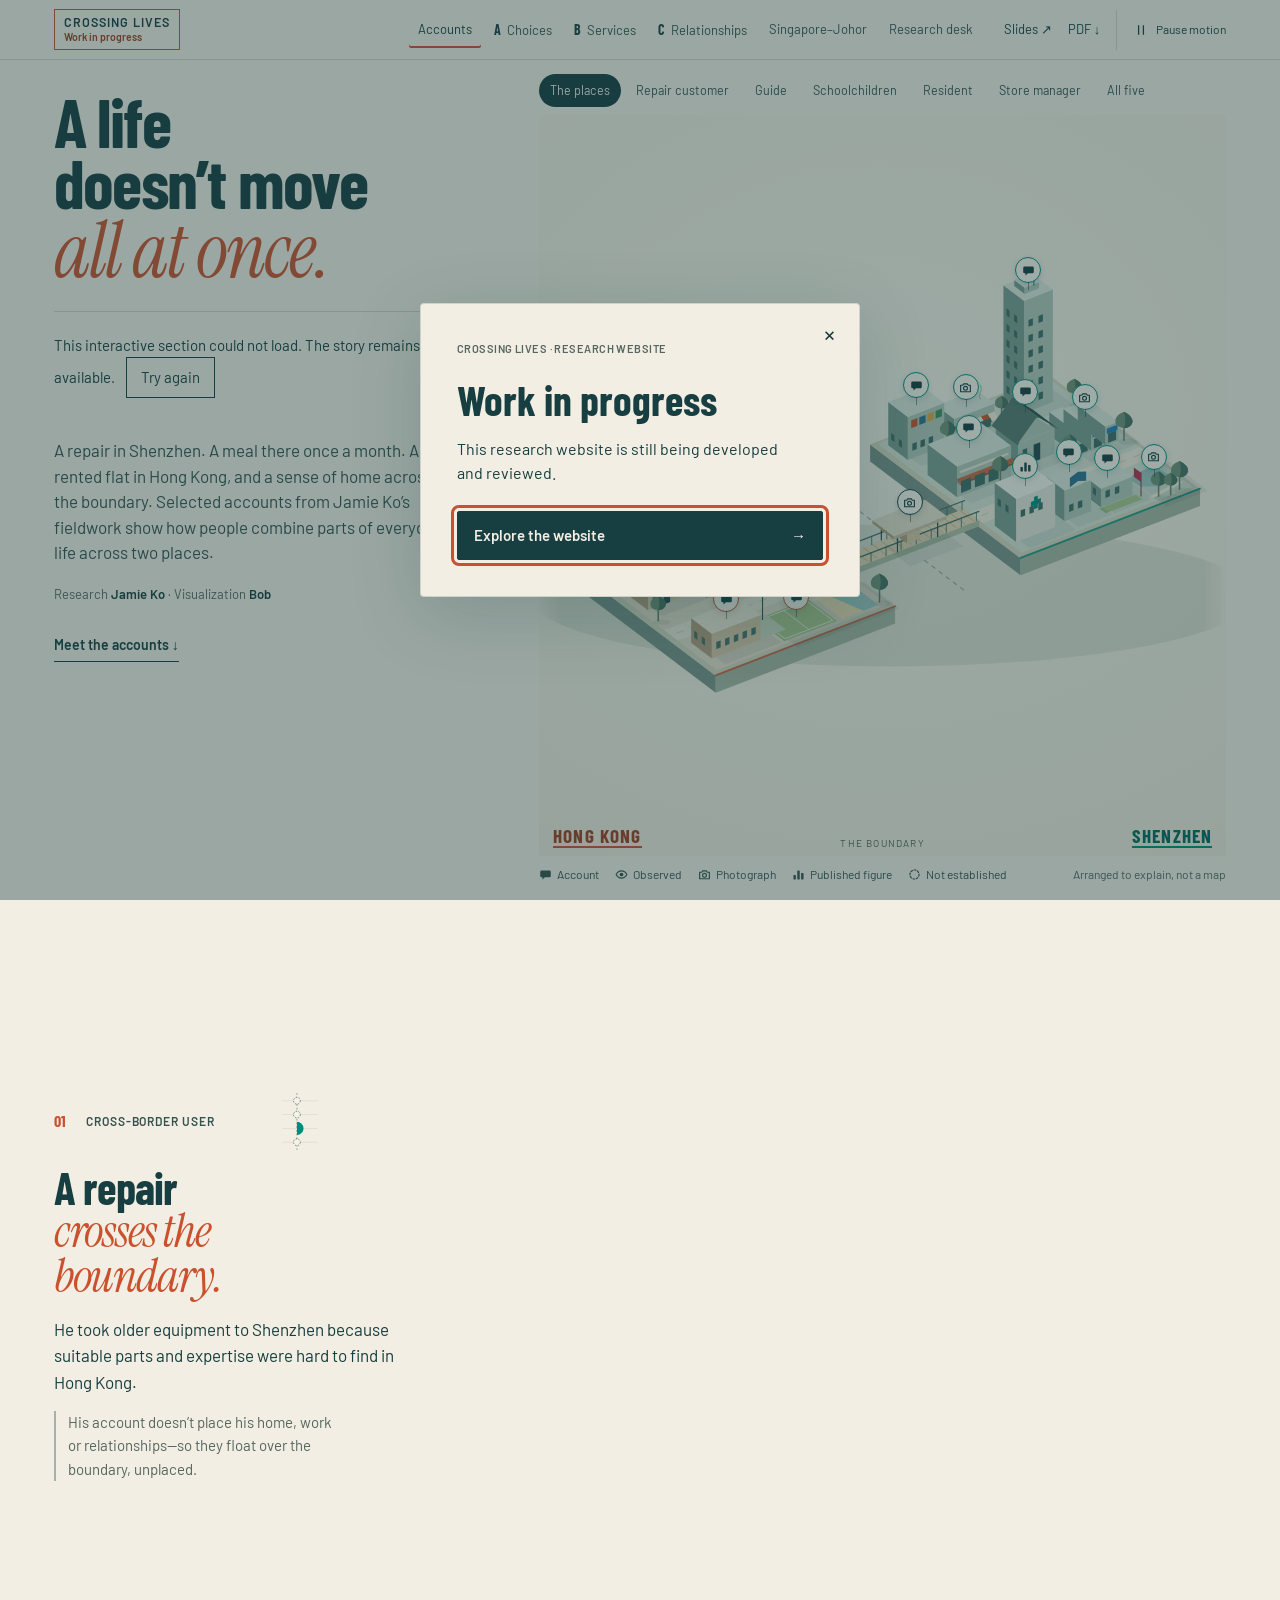
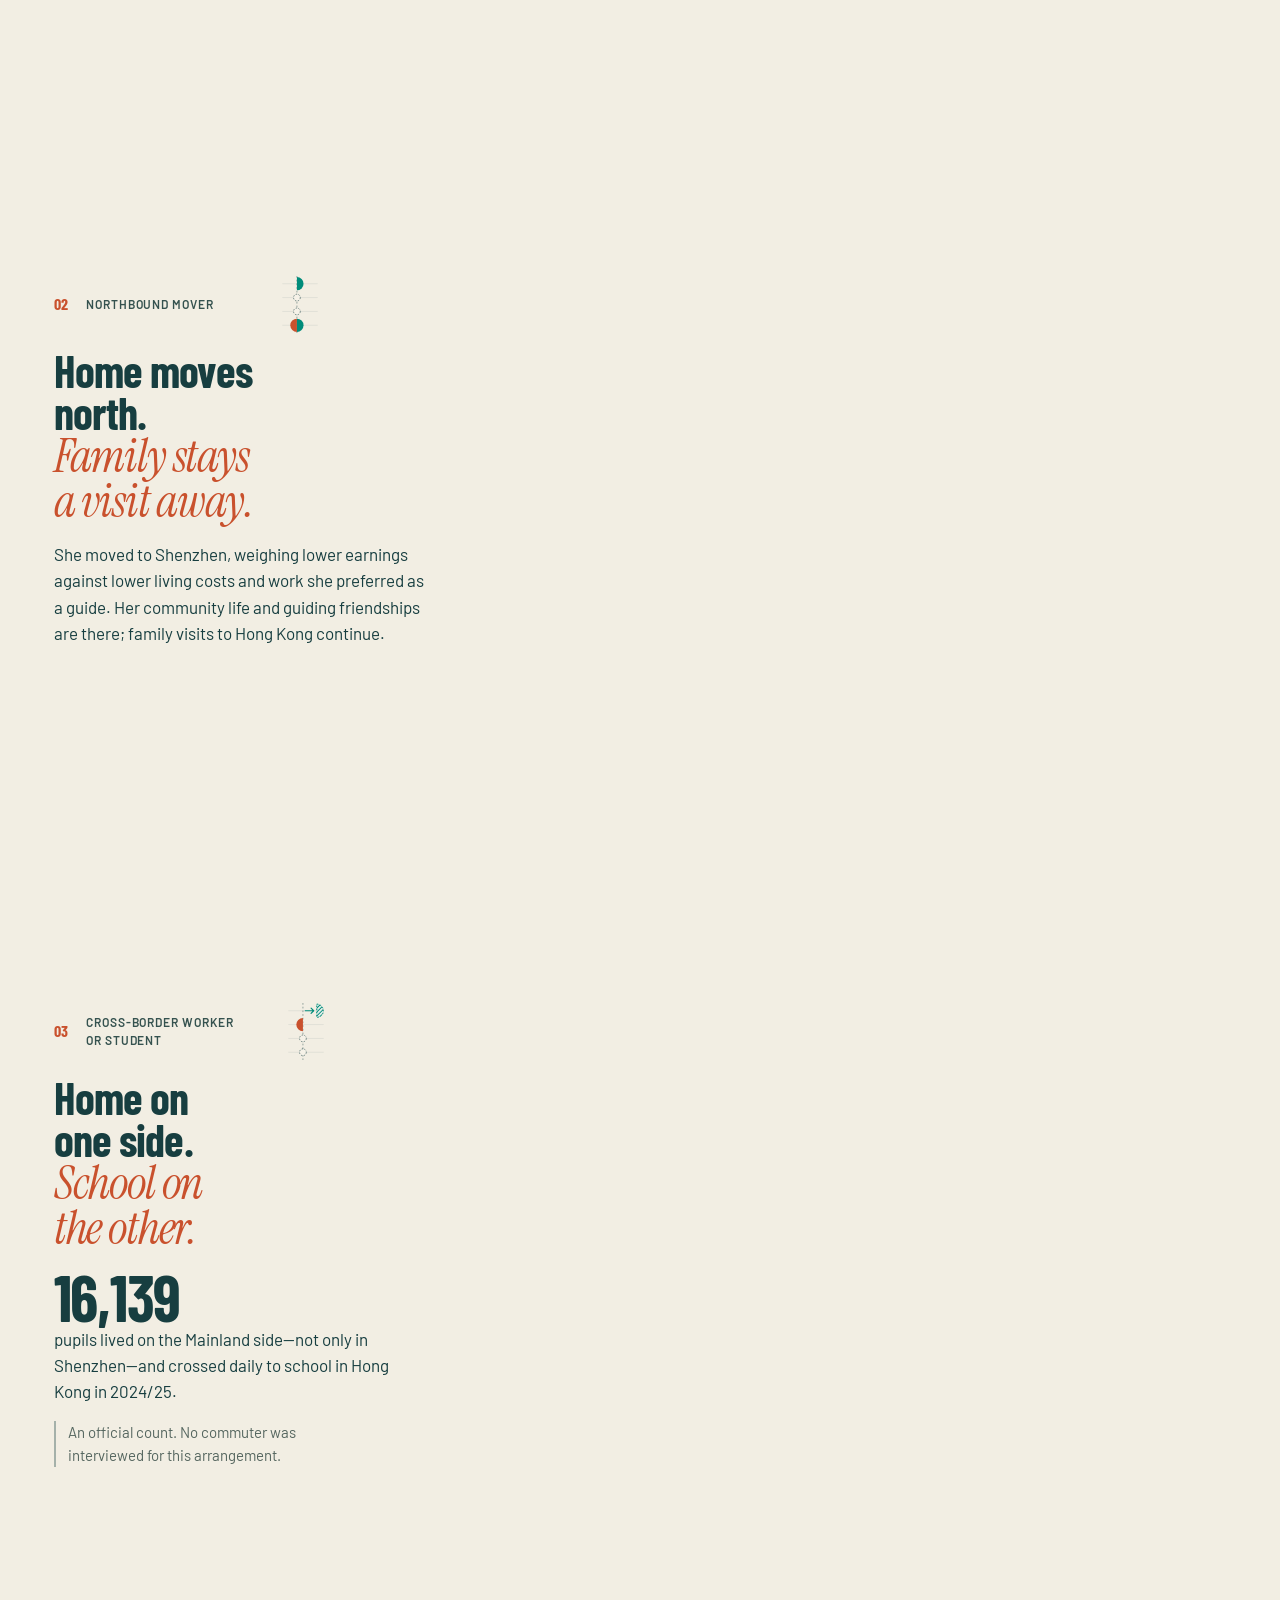
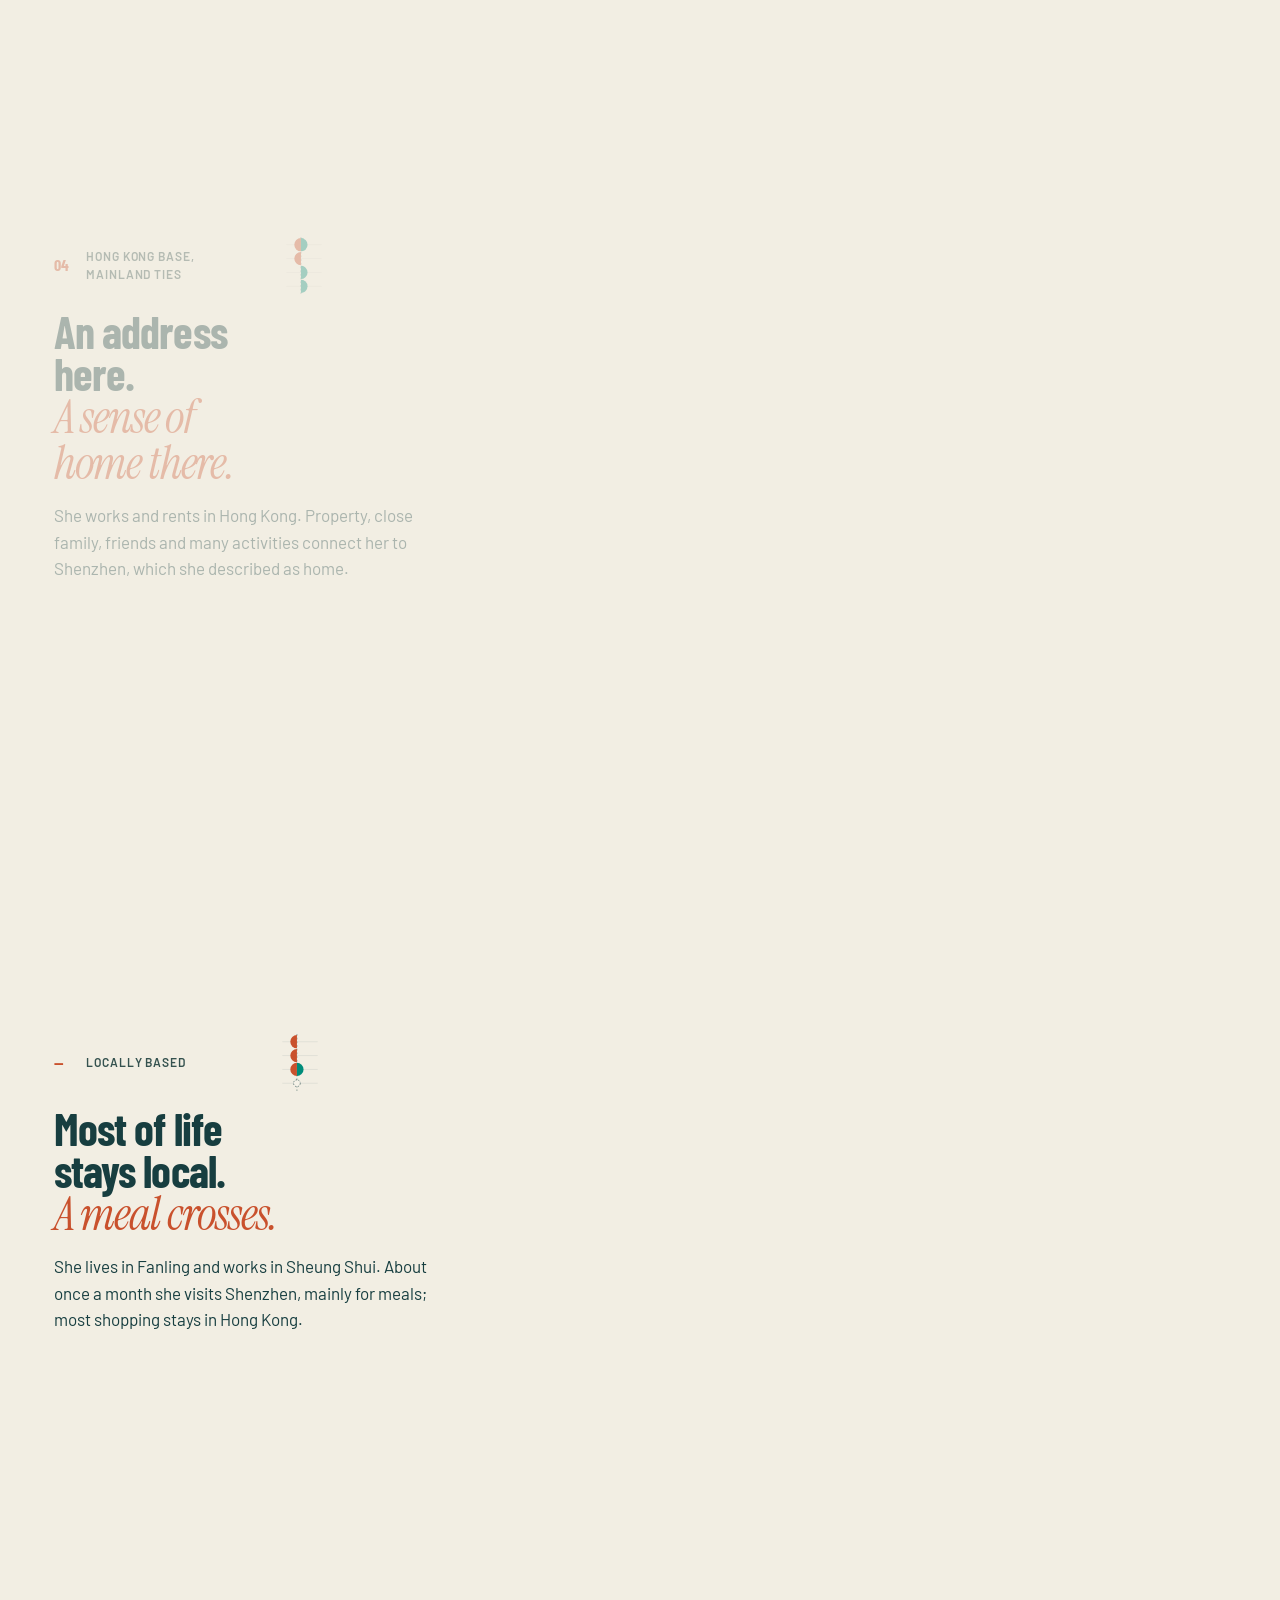
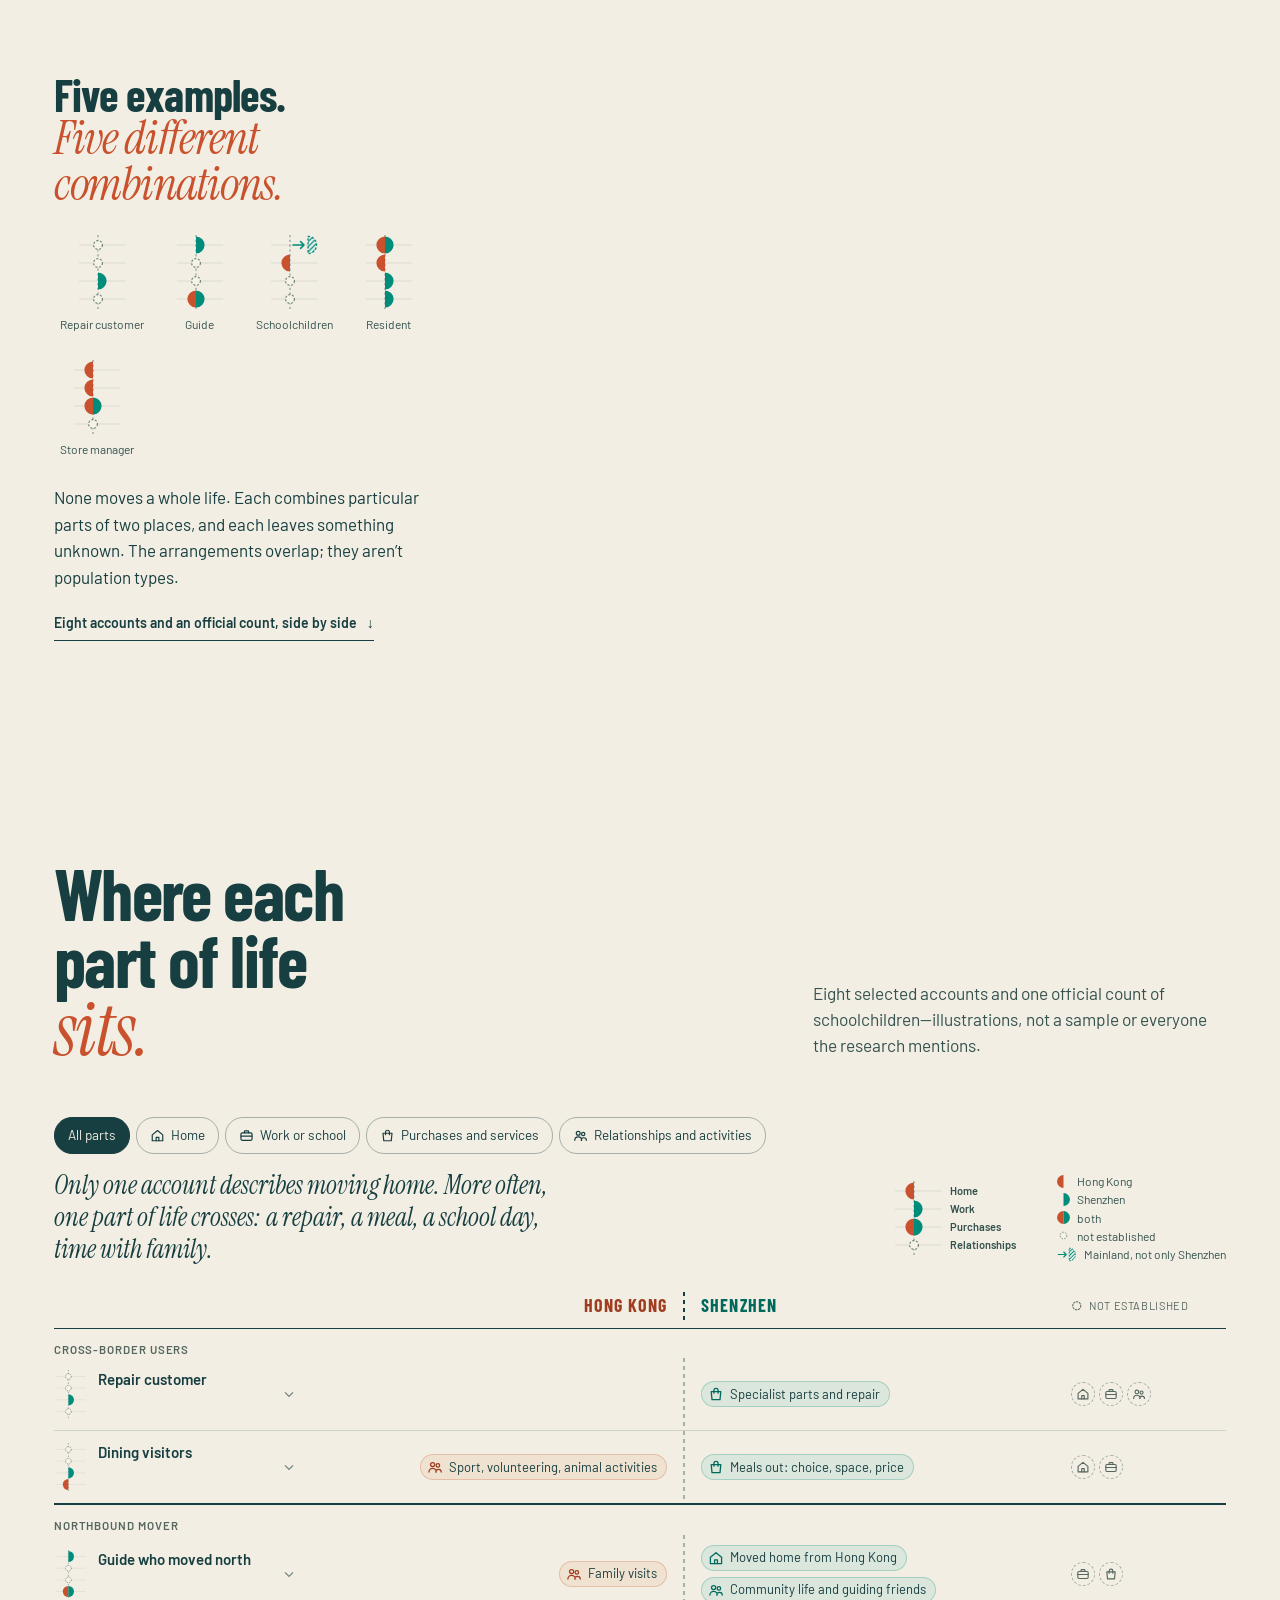
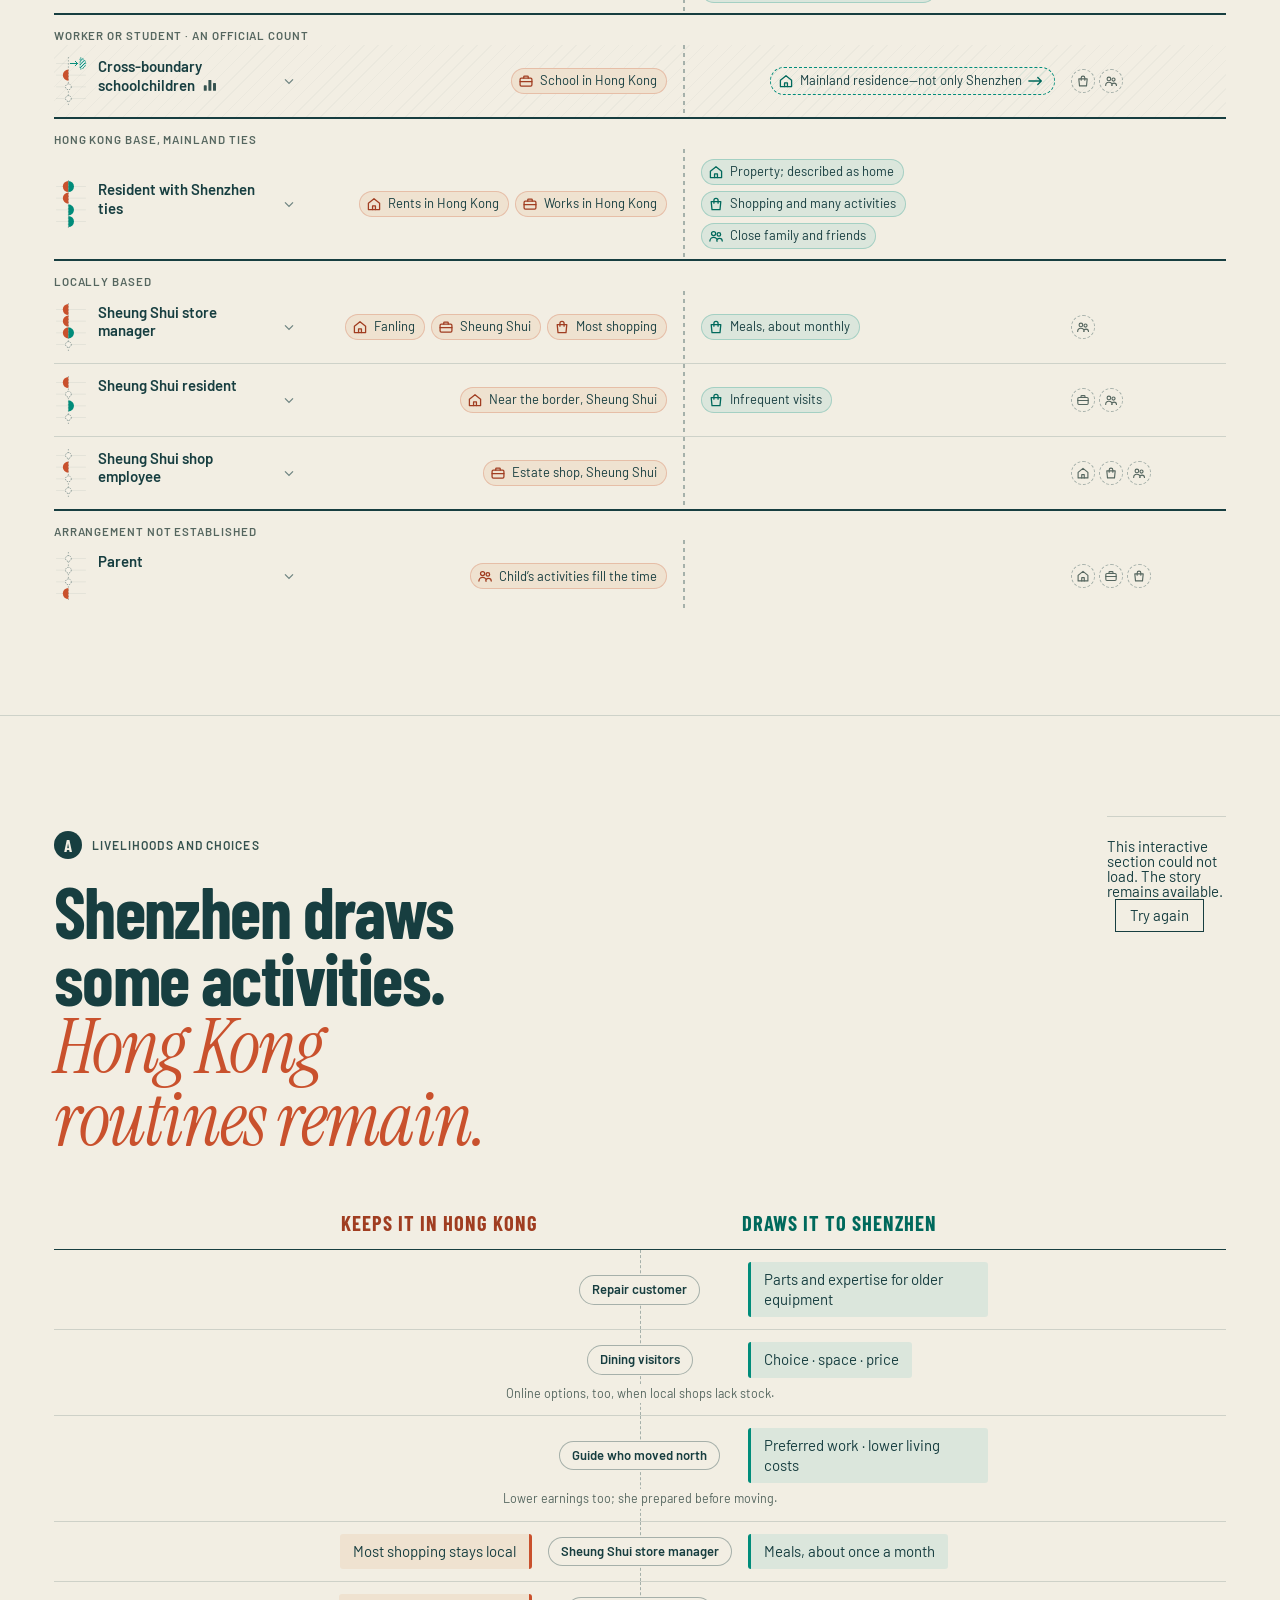
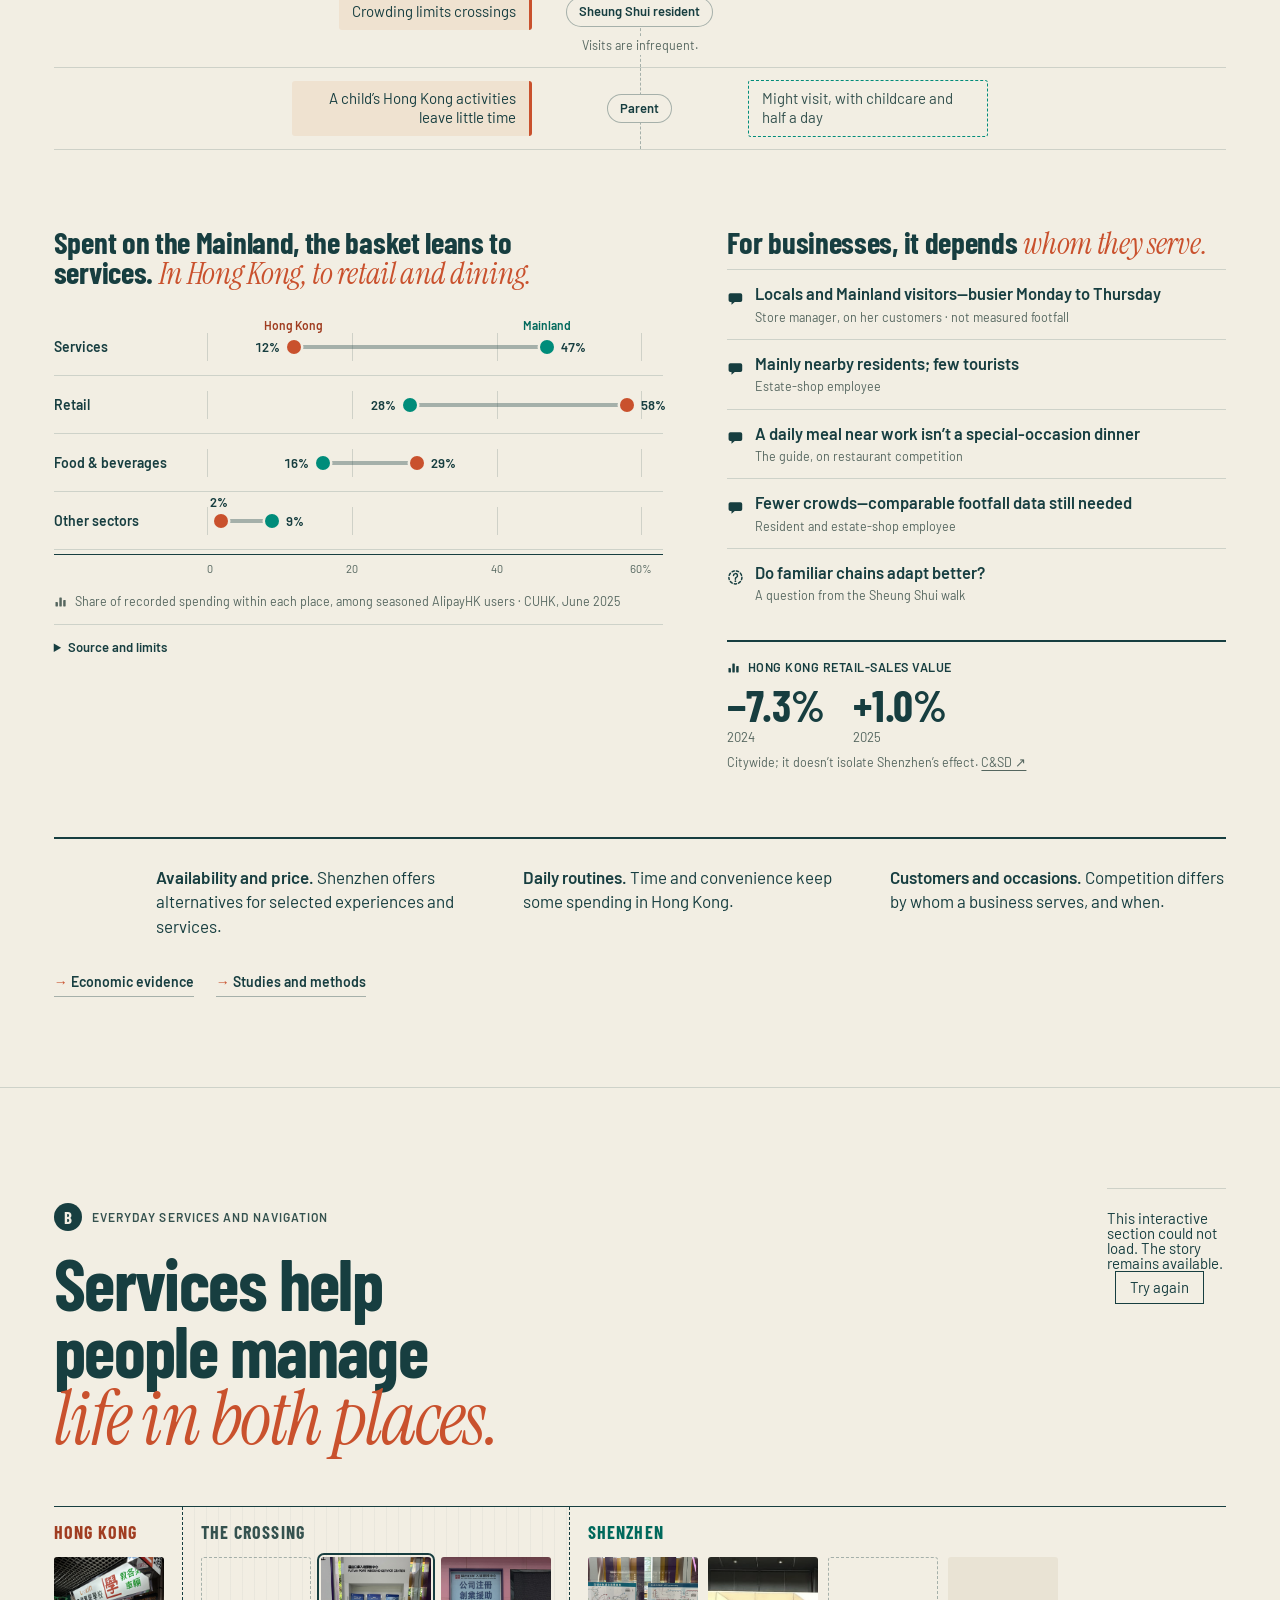
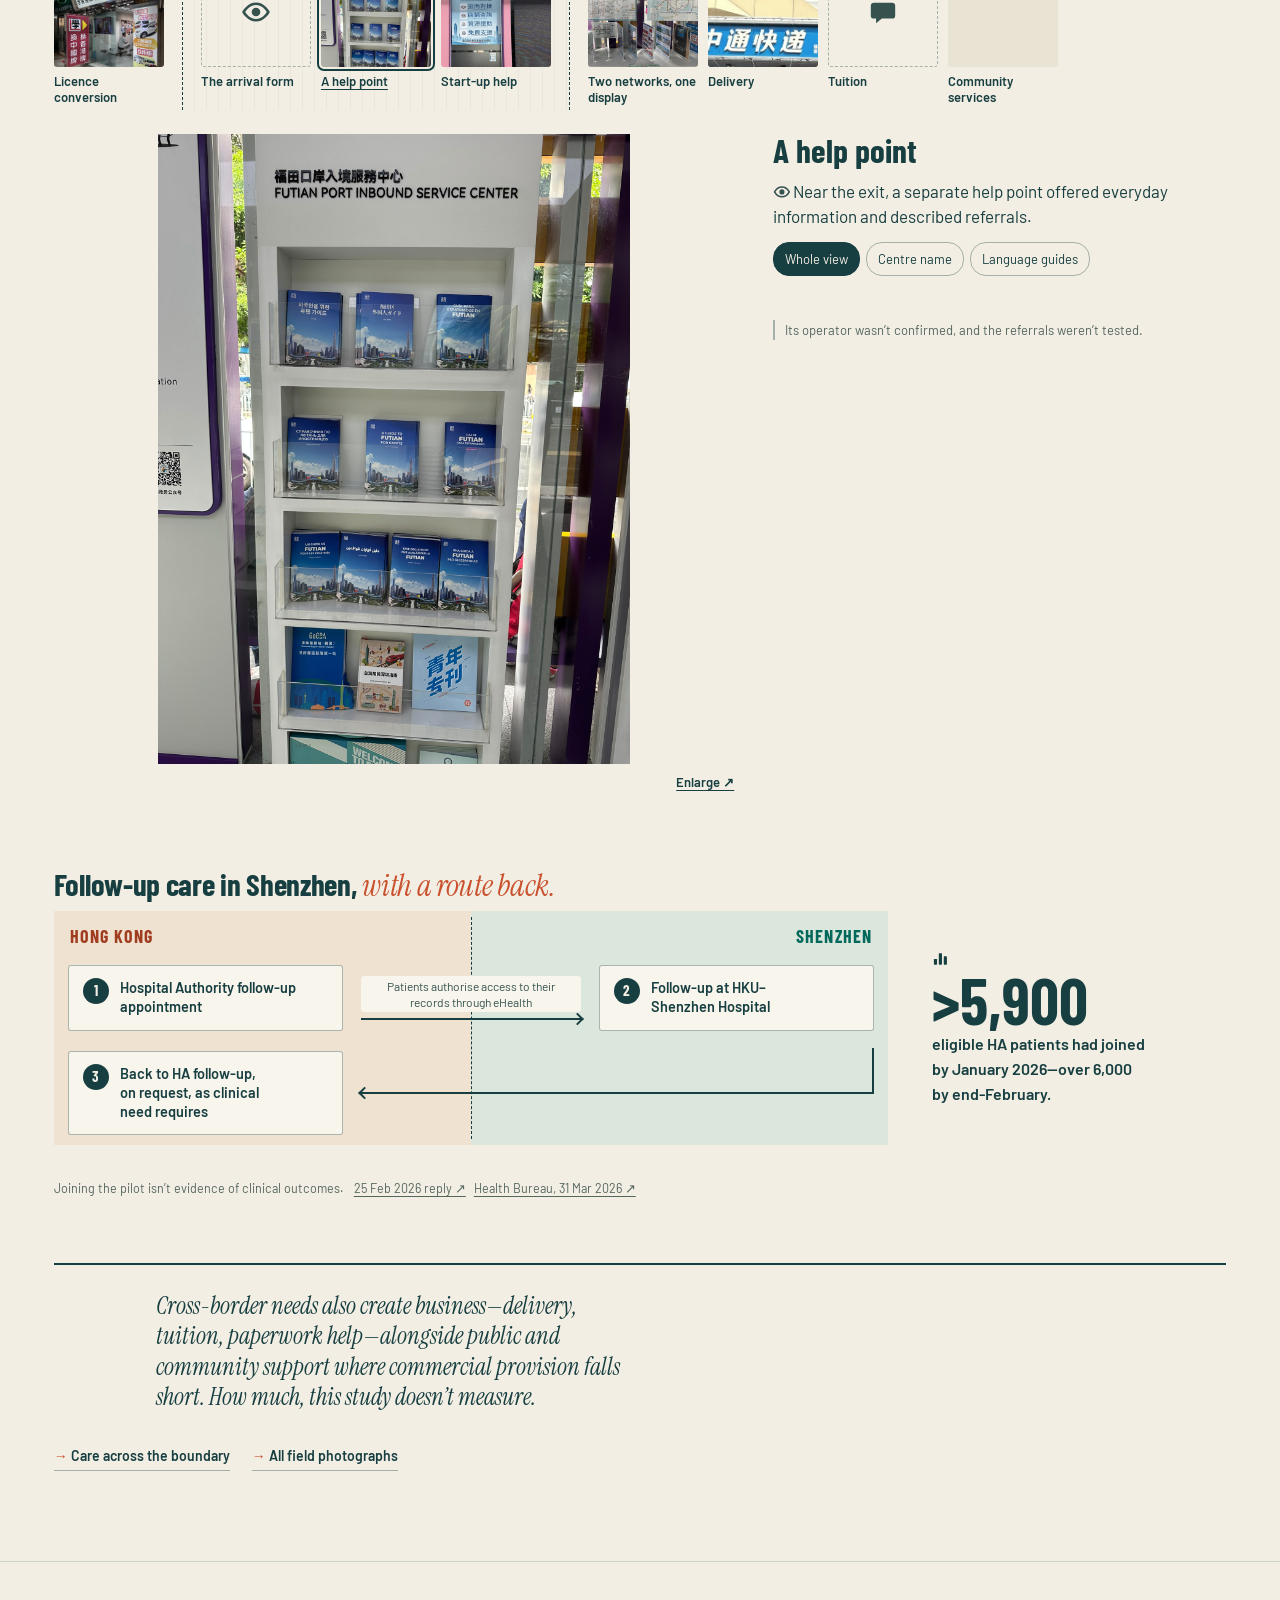
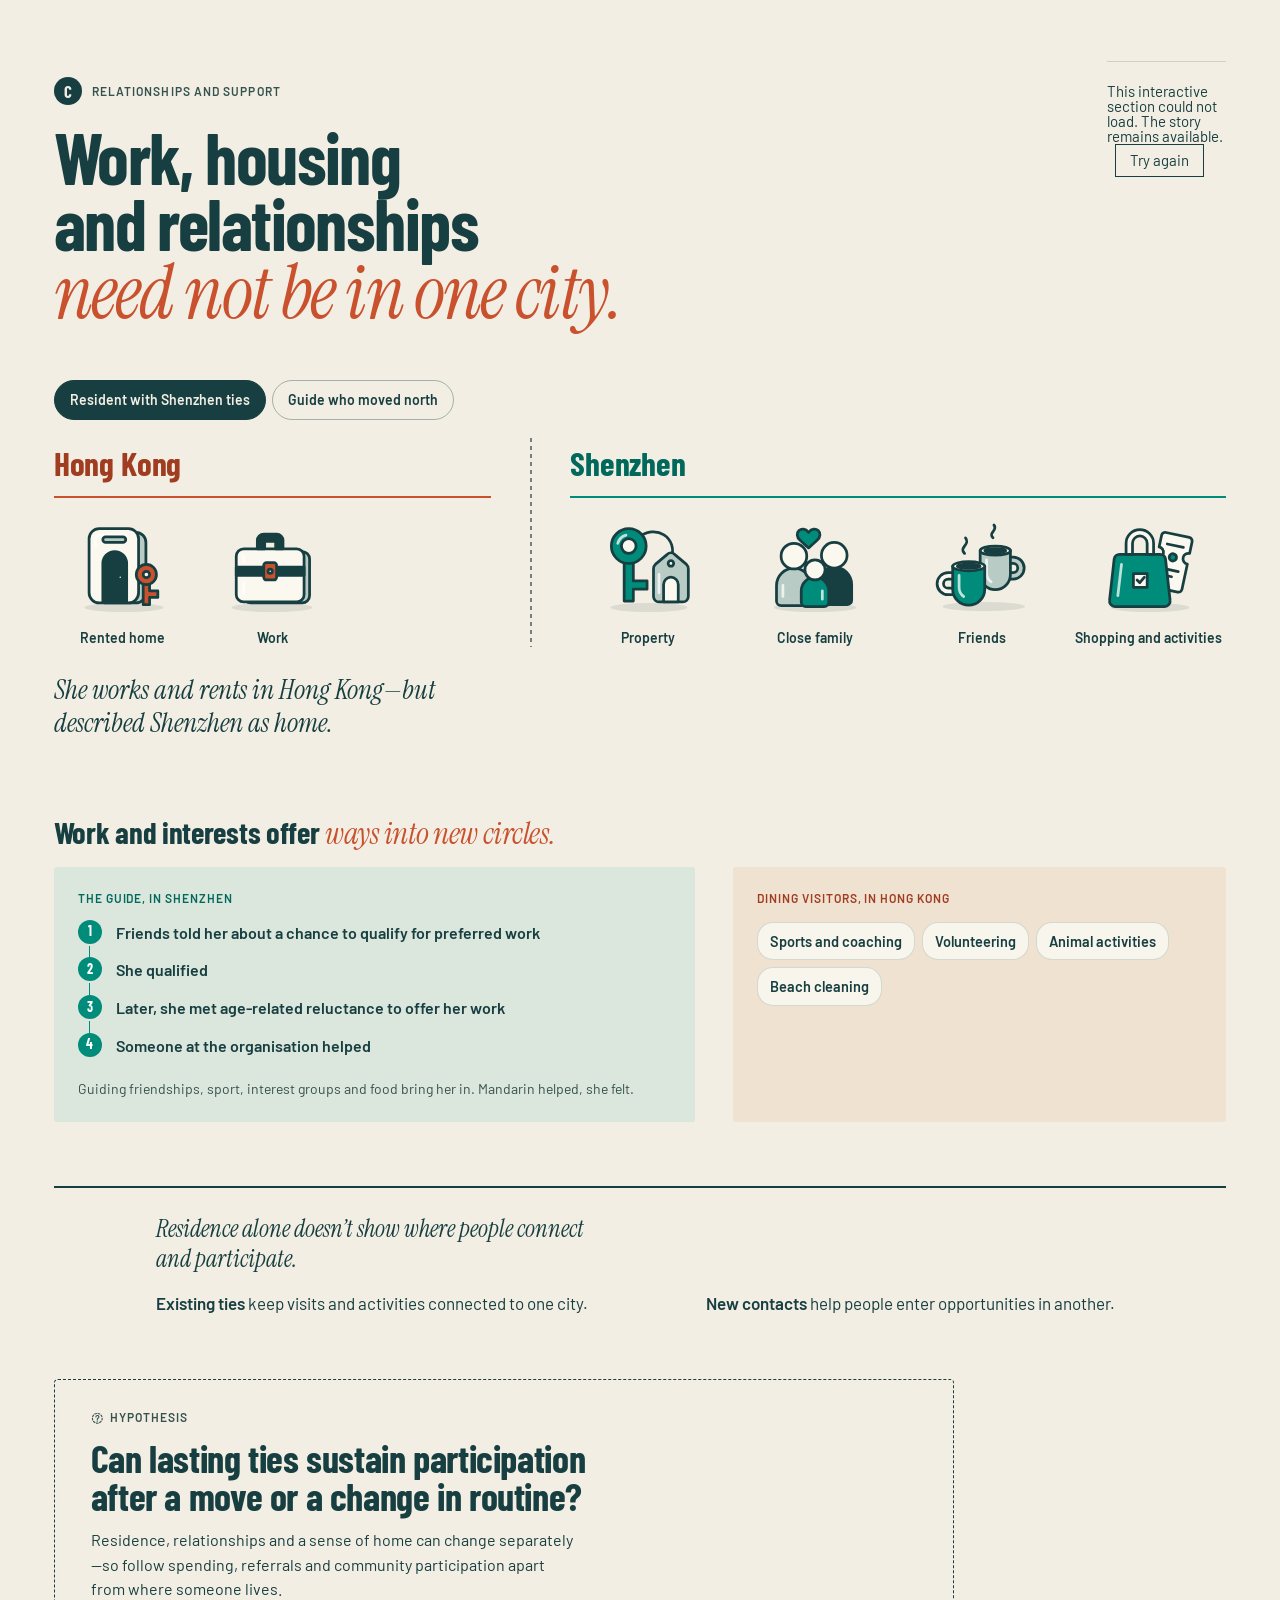
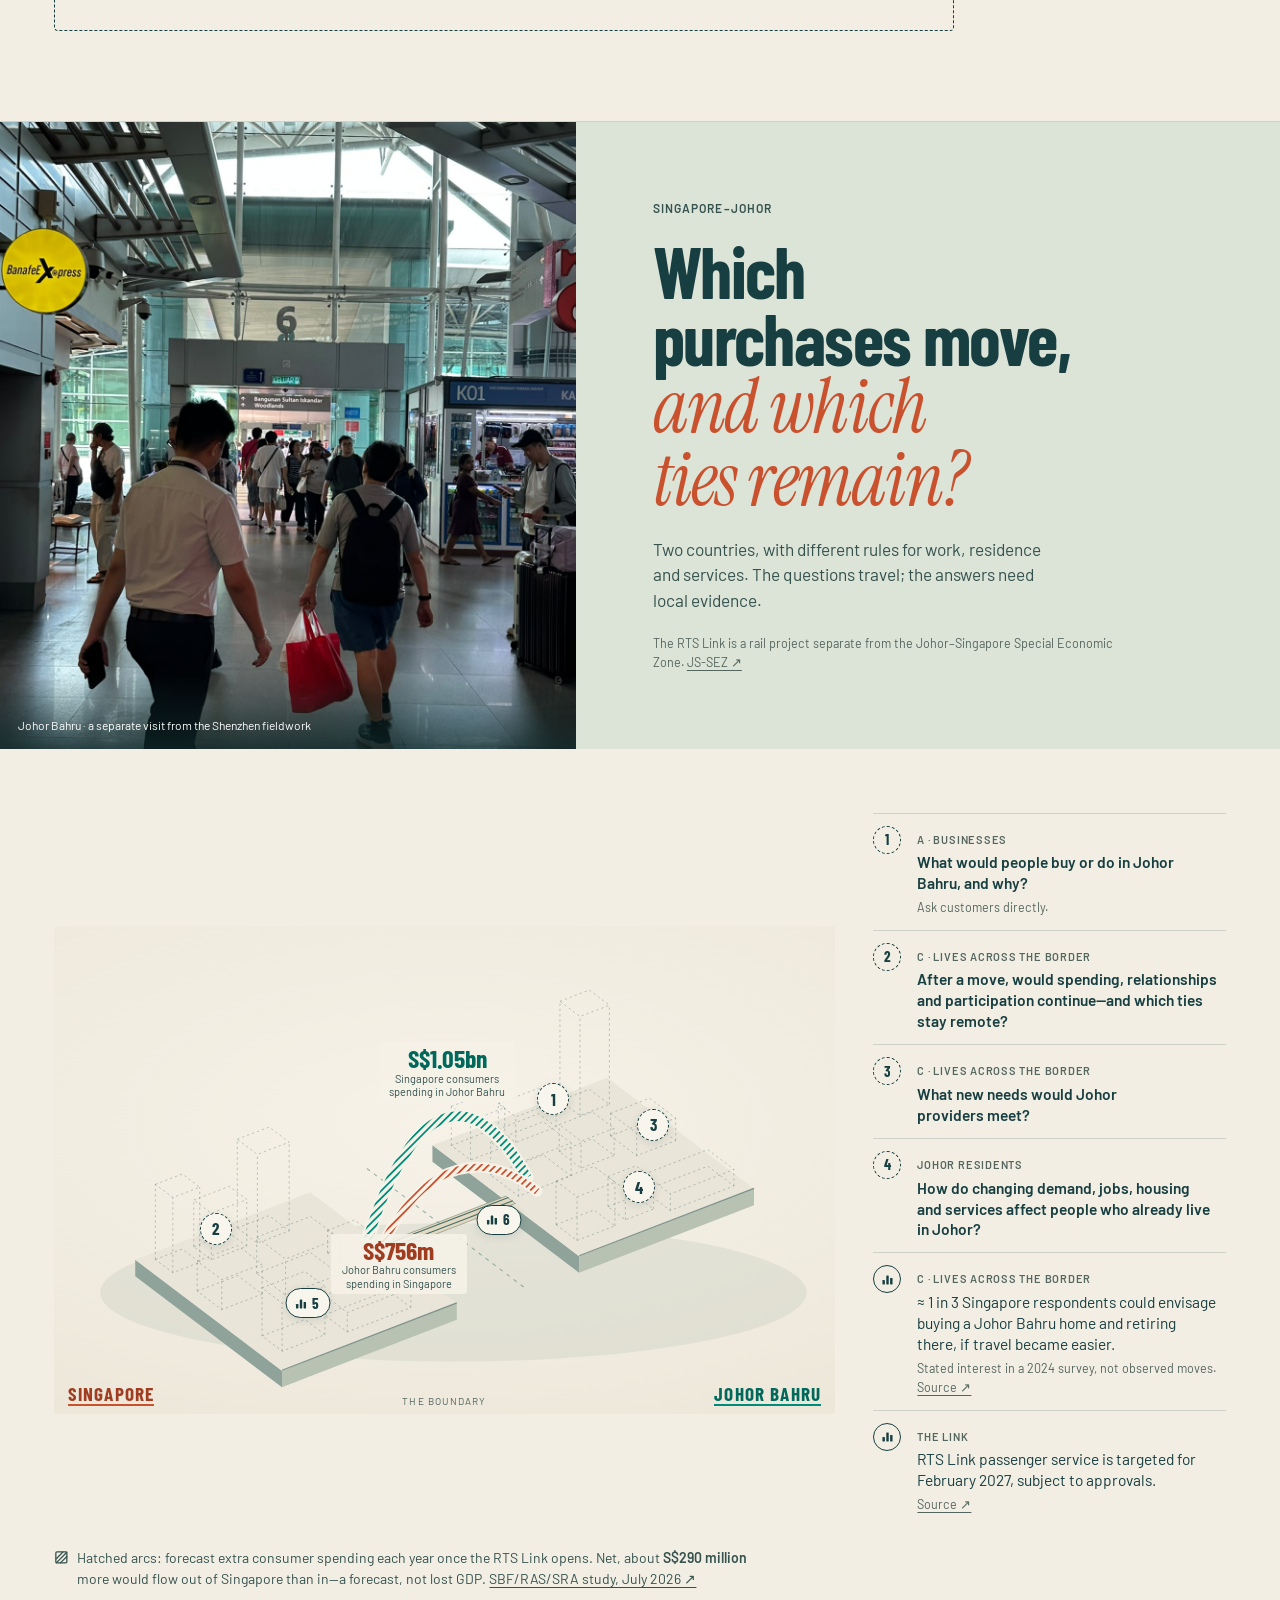
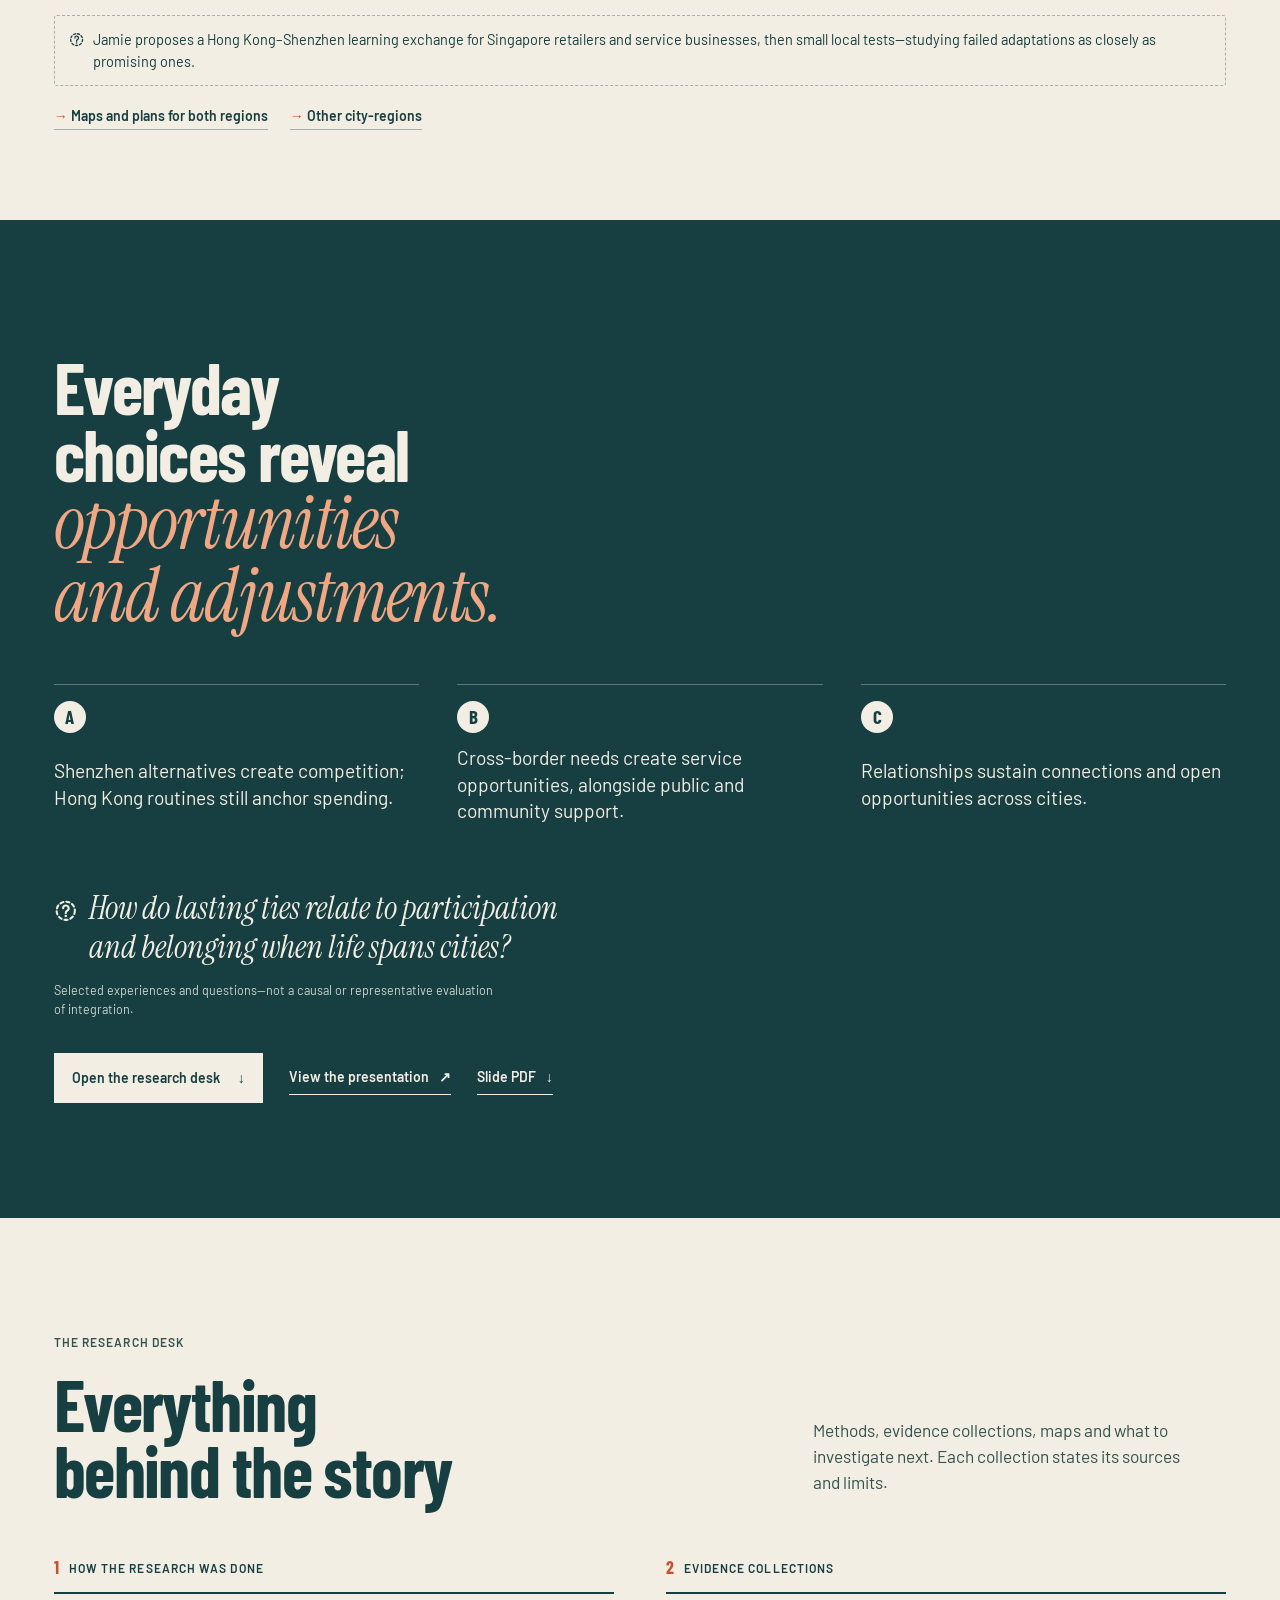
==== commit 548bd5a7: "Checkpoint 8: type cut from field photographs, life signatures, cleaner frame - photo-type.js: the t" ====
--- a/feature/index.html
+++ b/feature/index.html
@@ -49,6 +49,7 @@
  <div class="scrolly page">
   <article class="step step-intro" data-scene="overview">
     <h1 id="hero-title">A life doesn’t move <em>all at once.</em></h1>
+    <div class="hero-type" id="hero-type"></div>
     <p class="deck">A repair in Shenzhen. A meal there once a month. A rented flat in Hong Kong, and a sense of home across the boundary. Selected accounts from Jamie Ko’s fieldwork show how people combine parts of everyday life across two places.</p>
     <p class="byline">Research <strong>Jamie Ko</strong> · Visualization <strong>Bob</strong></p>
     <p class="mini-key key-intro" aria-label="Marker key"><span><span data-glyph="account"></span>Account</span><span><span data-glyph="observed"></span>Observed</span><span><span data-glyph="photo"></span>Photograph</span><span><span data-glyph="published"></span>Published figure</span><span><span data-glyph="unknown"></span>Not established</span><span class="mini-key-note">Arranged to explain, not a map</span></p>
@@ -70,34 +71,41 @@
   </div>
 
   <article class="step" data-scene="repair" id="step-repair">
-    <p class="step-tag"><span>01</span>Cross-border user</p>
+    <p class="step-tag"><span>01</span>Cross-border user<span class="step-sig" data-signature="repair" data-size="40"></span></p>
     <h2>A repair <em>crosses the boundary.</em></h2>
     <p>He took older equipment to Shenzhen because suitable parts and expertise were hard to find in Hong Kong.</p>
     <p class="step-aside">His account doesn’t place his home, work or relationships—so they float over the boundary, unplaced.</p>
   </article>
   <article class="step" data-scene="guide" id="step-guide">
-    <p class="step-tag"><span>02</span>Northbound mover</p>
+    <p class="step-tag"><span>02</span>Northbound mover<span class="step-sig" data-signature="guide" data-size="40"></span></p>
     <h2>Home moves north. <em>Family stays a visit away.</em></h2>
     <p>She moved to Shenzhen, weighing lower earnings against lower living costs and work she preferred as a guide. Her community life and guiding friendships are there; family visits to Hong Kong continue.</p>
   </article>
   <article class="step" data-scene="pupils" id="step-pupils">
-    <p class="step-tag"><span>03</span>Cross-border worker or student</p>
+    <p class="step-tag"><span>03</span>Cross-border worker or student<span class="step-sig" data-signature="pupils" data-size="40"></span></p>
     <h2>Home on one side. <em>School on the other.</em></h2>
     <p class="step-figure"><strong>16,139</strong> pupils lived on the Mainland side—not only in Shenzhen—and crossed daily to school in Hong Kong in 2024/25.</p>
     <p class="step-aside">An official count. No commuter was interviewed for this arrangement.</p>
   </article>
   <article class="step" data-scene="resident" id="step-resident">
-    <p class="step-tag"><span>04</span>Hong Kong base, Mainland ties</p>
+    <p class="step-tag"><span>04</span>Hong Kong base, Mainland ties<span class="step-sig" data-signature="resident" data-size="40"></span></p>
     <h2>An address here. <em>A sense of home there.</em></h2>
     <p>She works and rents in Hong Kong. Property, close family, friends and many activities connect her to Shenzhen, which she described as home.</p>
   </article>
   <article class="step" data-scene="manager" id="step-manager">
-    <p class="step-tag"><span>—</span>Locally based</p>
+    <p class="step-tag"><span>—</span>Locally based<span class="step-sig" data-signature="manager" data-size="40"></span></p>
     <h2>Most of life stays local. <em>A meal crosses.</em></h2>
     <p>She lives in Fanling and works in Sheung Shui. About once a month she visits Shenzhen, mainly for meals; most shopping stays in Hong Kong.</p>
   </article>
   <article class="step step-together" data-scene="together" id="step-together">
     <h2>Five examples. <em>Five different combinations.</em></h2>
+    <ul class="sig-row">
+      <li><a href="#step-repair"><span data-signature="repair" data-size="52"></span><small>Repair customer</small></a></li>
+      <li><a href="#step-guide"><span data-signature="guide" data-size="52"></span><small>Guide</small></a></li>
+      <li><a href="#step-pupils"><span data-signature="pupils" data-size="52"></span><small>Schoolchildren</small></a></li>
+      <li><a href="#step-resident"><span data-signature="resident" data-size="52"></span><small>Resident</small></a></li>
+      <li><a href="#step-manager"><span data-signature="manager" data-size="52"></span><small>Store manager</small></a></li>
+    </ul>
     <p>None moves a whole life. Each combines particular parts of two places, and each leaves something unknown. The arrangements overlap; they aren’t population types.</p>
     <p><a class="text-link" href="#ledger">Eight accounts and an official count, side by side <span aria-hidden="true">↓</span></a></p>
   </article>
@@ -116,7 +124,7 @@
 <section class="lens page" id="choices" aria-labelledby="choices-title" data-chapter-id="choices" data-chapter-title="A · Choices">
   <span id="selective" class="anchor"></span>
   <header class="section-head lens-head">
-    <p class="lens-tag"><b>A</b>Livelihoods and choices</p>
+    <span class="lens-mark" data-lens="A" aria-hidden="true"></span><p class="lens-tag"><b>A</b>Livelihoods and choices</p>
     <h2 id="choices-title">Shenzhen draws some activities. <em>Hong Kong routines remain.</em></h2>
   </header>
   <div id="reasons"><p class="loading-note">Reasons to choose Shenzhen: parts and expertise; choice, space and price; preferred work and lower living costs; meals. Reasons some activities stay local: most shopping; crowding; a child’s activities leave little time.</p></div>
@@ -152,7 +160,7 @@
 <section class="lens page" id="services" aria-labelledby="services-title" data-chapter-id="services" data-chapter-title="B · Services">
   <span id="access" class="anchor"></span>
   <header class="section-head lens-head">
-    <p class="lens-tag"><b>B</b>Everyday services and navigation</p>
+    <span class="lens-mark" data-lens="B" aria-hidden="true"></span><p class="lens-tag"><b>B</b>Everyday services and navigation</p>
     <h2 id="services-title">Services help people manage <em>life in both places.</em></h2>
   </header>
   <div id="service-trail"><figure class="static-figure"><img src="assets/sz-wayfinding.jpg" alt="A rack holds guides in several languages beneath the Futian Port Inbound Service Center sign." width="1536" height="2048" loading="lazy"><figcaption>At Futian, immigration staff helped with the arrival form; a separate help point offered information and described referrals. Its operator was unconfirmed and referrals were not tested.</figcaption></figure></div>
@@ -170,7 +178,7 @@
 
 <section class="lens page" id="ties" aria-labelledby="ties-title" data-chapter-id="ties" data-chapter-title="C · Relationships">
   <header class="section-head lens-head">
-    <p class="lens-tag"><b>C</b>Relationships and support</p>
+    <span class="lens-mark" data-lens="C" aria-hidden="true"></span><p class="lens-tag"><b>C</b>Relationships and support</p>
     <h2 id="ties-title">Work, housing and relationships <em>need not be in one city.</em></h2>
   </header>
   <div id="ties-panel"><p class="loading-note">The resident works and rents in Hong Kong, with property, close family, friends and activities in Shenzhen. The guide moved home to Shenzhen and continues family visits in Hong Kong.</p></div>
--- a/feature/edition.css
+++ b/feature/edition.css
@@ -96,6 +96,22 @@
 .status-popup-explore:hover{background:#24565a}
 html.status-popup-open,html.has-dialog{overflow:hidden}
 
+/* Type cut from field photographs -------------------------------------- */
+.ptype{position:relative;width:100%}
+.ptype canvas{display:block}
+.ptype-hits{position:absolute;inset:0}
+.ptype-hit{position:absolute;display:block;padding:0;border:0;background:none;cursor:pointer;border-radius:2px}
+.ptype-hit:focus-visible{outline:3px solid var(--hk);outline-offset:2px}
+.ptype-chip{position:absolute;z-index:3;max-width:min(320px,100%);padding:6px 10px;background:var(--card);border:1px solid var(--rule-strong);box-shadow:0 8px 24px #173e401f;font-size:12.5px;line-height:1.35;pointer-events:none}
+.ptype-chip b{display:block;font-size:10.5px;letter-spacing:.07em;text-transform:uppercase;color:var(--muted)}
+.ptype-chip span{color:var(--hk-text);font-weight:600}
+.hero-type{margin-top:4px}
+html.has-photo-title #hero-title{position:absolute;width:1px;height:1px;overflow:hidden;clip:rect(0 0 0 0);white-space:nowrap}
+.lens-head{position:relative}
+.lens-mark{position:absolute;right:0;top:-.08em;width:.62em;font-size:clamp(130px,15vw,230px);line-height:1;pointer-events:auto}
+.lens-mark .ptype-chip{left:auto!important;right:0;width:240px}
+@media (max-width:1099px){.lens-mark{font-size:96px;top:-10px}.lens-head h2{padding-right:70px}}
+
 /* Shared type ----------------------------------------------------------- */
 .eyebrow{font-size:12px;font-weight:600;letter-spacing:.09em;text-transform:uppercase;color:var(--ink-soft)}
 .deck{font-size:clamp(17px,1.35vw,20px);line-height:1.5;max-width:46ch;color:var(--ink-soft)}
@@ -159,6 +175,16 @@
 .mini-scene{position:absolute;inset:0;width:100%;height:100%;display:block;touch-action:pan-y;cursor:grab;outline-offset:-3px}
 .is-turning .mini-scene{cursor:grabbing}
 .mini-place{cursor:pointer;transition:opacity .3s}
+.mini-scene,.mini-canvas{-webkit-mask-image:linear-gradient(90deg,transparent 0,#000 22px,#000 calc(100% - 22px),transparent 100%);mask-image:linear-gradient(90deg,transparent 0,#000 22px,#000 calc(100% - 22px),transparent 100%)}
+.mini-canvas{position:absolute;inset:0;width:100%;height:100%;display:block;touch-action:pan-y;cursor:grab;outline-offset:-3px}
+.is-turning .mini-canvas{cursor:grabbing}
+.mini-count{--dx:0px;position:absolute;transform:translate(calc(-50% + var(--dx)),-100%);padding:3px 8px;border-radius:3px;background:#f6f2e8e8;font-size:12px;line-height:1.25;white-space:nowrap;pointer-events:none;color:var(--ink-soft)}
+.mini-count b{font-family:var(--font-display);font-size:17px;color:var(--ink);margin-right:3px}
+.mini-count.is-bar{transform:translate(calc(-50% + var(--dx)),-120%)}
+.mini-count i{display:inline-block;width:9px;height:9px;border-radius:50%;margin:0 4px 0 8px;vertical-align:0}
+.mini-count i:first-child{margin-left:0}
+.k-kg{background:var(--lamp)}.k-pr{background:var(--sz)}.k-se{background:var(--ink)}
+.mini-count.is-cloud{border:1.5px dashed var(--sz);background:var(--card)}
 .mini-arc .arc-halo{fill:none;stroke:#f6f2e8;stroke-width:7;stroke-linecap:round}
 .mini-arc .arc-line{fill:none;stroke:var(--ink);stroke-width:2.2;stroke-linecap:round}
 .mini-arc.arc-ties .arc-line{stroke-dasharray:1 6;stroke-width:2.6}
@@ -169,7 +195,7 @@
 .mini-arc .arc-end{fill:var(--ink);stroke:#f6f2e8;stroke-width:2}
 .mini-arc .arc-token{fill:var(--lamp);stroke:var(--ink);stroke-width:1.5}
 .mini-overlay{position:absolute;inset:0;pointer-events:none}
-.mini-mark{--dx:0px;--lift:0px;position:absolute;transform:translate(calc(-50% + var(--dx)),calc(-100% - var(--lift)));pointer-events:auto;display:flex;align-items:center;gap:0;padding:0;border:0;background:none;transition:opacity .3s,transform .3s}
+.mini-mark{--dx:0px;--lift:0px;position:absolute;transform:translate(calc(-50% + var(--dx)),calc(-100% - var(--lift)));pointer-events:auto;display:flex;align-items:center;gap:0;padding:0;border:0;background:none;transition:opacity .3s}
 .mini-mark::after{content:'';position:absolute;left:calc(50% - var(--dx));bottom:calc(-7px - var(--lift));width:1px;height:calc(8px + var(--lift));background:var(--ink);opacity:.5}
 .mark-dot{display:grid;place-items:center;width:26px;height:26px;border-radius:50%;background:var(--card);color:var(--ink);border:1.5px solid var(--ink);box-shadow:0 2px 6px #173e4022;font-size:13px}
 .mark-dot .glyph{width:13px;height:13px}
@@ -262,6 +288,27 @@
 .lband-rows .lrow:last-child{border-bottom:0}
 .lrow-who{display:grid;grid-template-columns:1fr auto;gap:2px 8px;align-items:center;border:0;background:none;padding:12px 0;text-align:left;width:100%}
 .lrow-name{font-weight:600;font-size:15px;line-height:1.25}
+.lrow-who{grid-template-columns:auto 1fr auto!important;column-gap:10px!important}
+.lrow-sig{grid-row:1 / span 2;display:flex}
+.lrow-name{grid-column:2}
+.lrow-toggle{grid-column:3!important}
+.sig{display:block;overflow:visible}
+.sig-lane{transition:opacity .25s}
+.ledger[data-highlight=home] .sig-lane:not([data-facet=home]),.ledger[data-highlight=work] .sig-lane:not([data-facet=work]),.ledger[data-highlight=spend] .sig-lane:not([data-facet=spend]),.ledger[data-highlight=ties] .sig-lane:not([data-facet=ties]){opacity:.18}
+.ledger-intro{display:flex;flex-wrap:wrap;gap:12px 40px;align-items:center;justify-content:space-between;margin:16px 0 26px}
+.ledger-intro .ledger-reading{margin:0}
+.sig-key{display:flex;align-items:center;gap:14px;margin:0}
+.sig-key svg{flex:none}
+.sig-key-text{font:600 11px var(--font-text);fill:var(--ink-soft)}
+.sig-key-side{font:600 7.5px var(--font-text);letter-spacing:.08em}.sig-key-side.hk{fill:var(--hk-text)}.sig-key-side.sz{fill:var(--sz-text)}
+.sig-key figcaption{display:grid;gap:2px;font-size:12px;color:var(--ink-soft);line-height:1.35}
+.sig-key figcaption span{display:inline-flex;align-items:center;gap:6px}
+.step-sig{margin-left:auto;display:inline-flex}
+.step-tag{width:100%;max-width:38ch}
+.sig-row{display:flex;flex-wrap:wrap;gap:14px 18px;margin:6px 0 4px}
+.sig-row a{display:flex;flex-direction:column;align-items:center;gap:6px;text-decoration:none;padding:6px;border-radius:4px}
+.sig-row a:hover{background:#173e400b}
+.sig-row small{font-size:12px;color:var(--ink-soft)}
 .lrow-name .lrow-ev{margin-left:4px;color:var(--ink-soft)}
 .lrow-toggle{grid-column:2;grid-row:1 / span 2;width:16px;height:16px;fill:none;stroke:currentColor;stroke-width:1.6;transition:transform .2s;opacity:.6}
 .lrow.is-open .lrow-toggle{transform:rotate(180deg)}
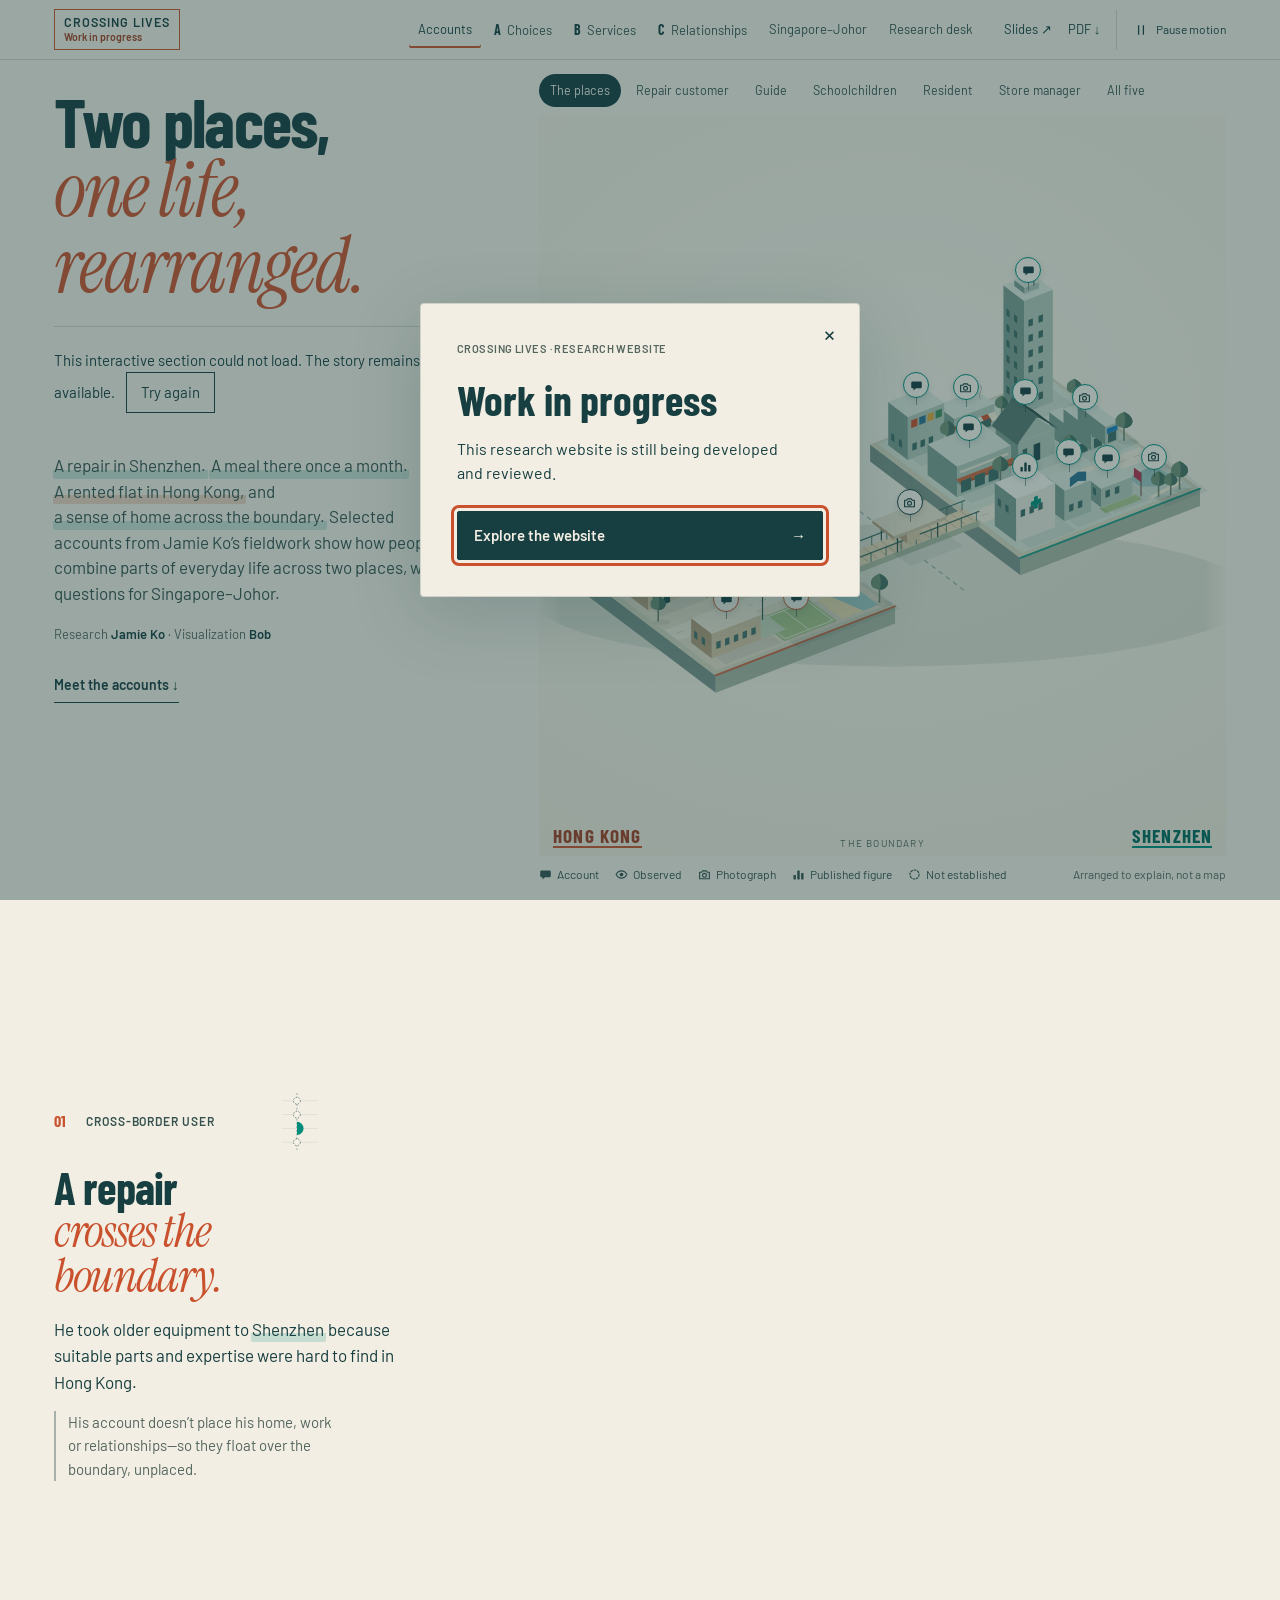
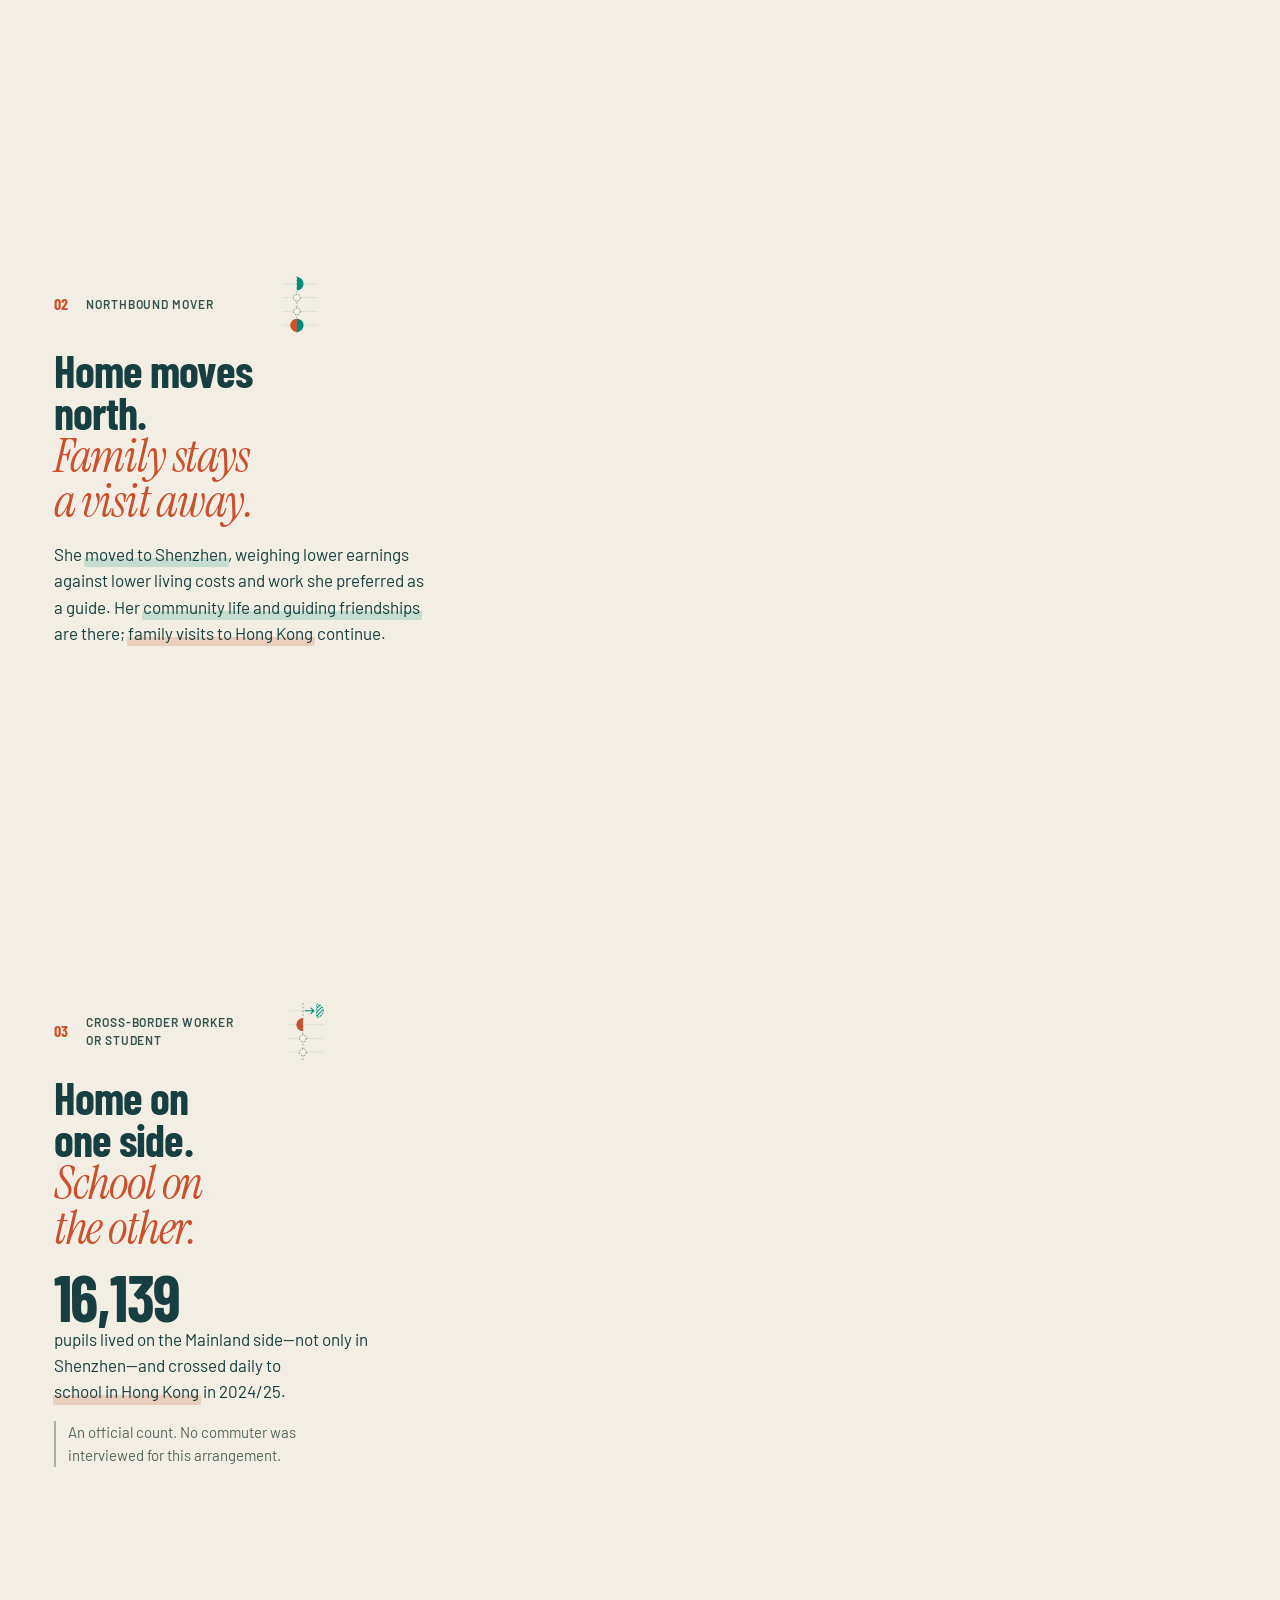
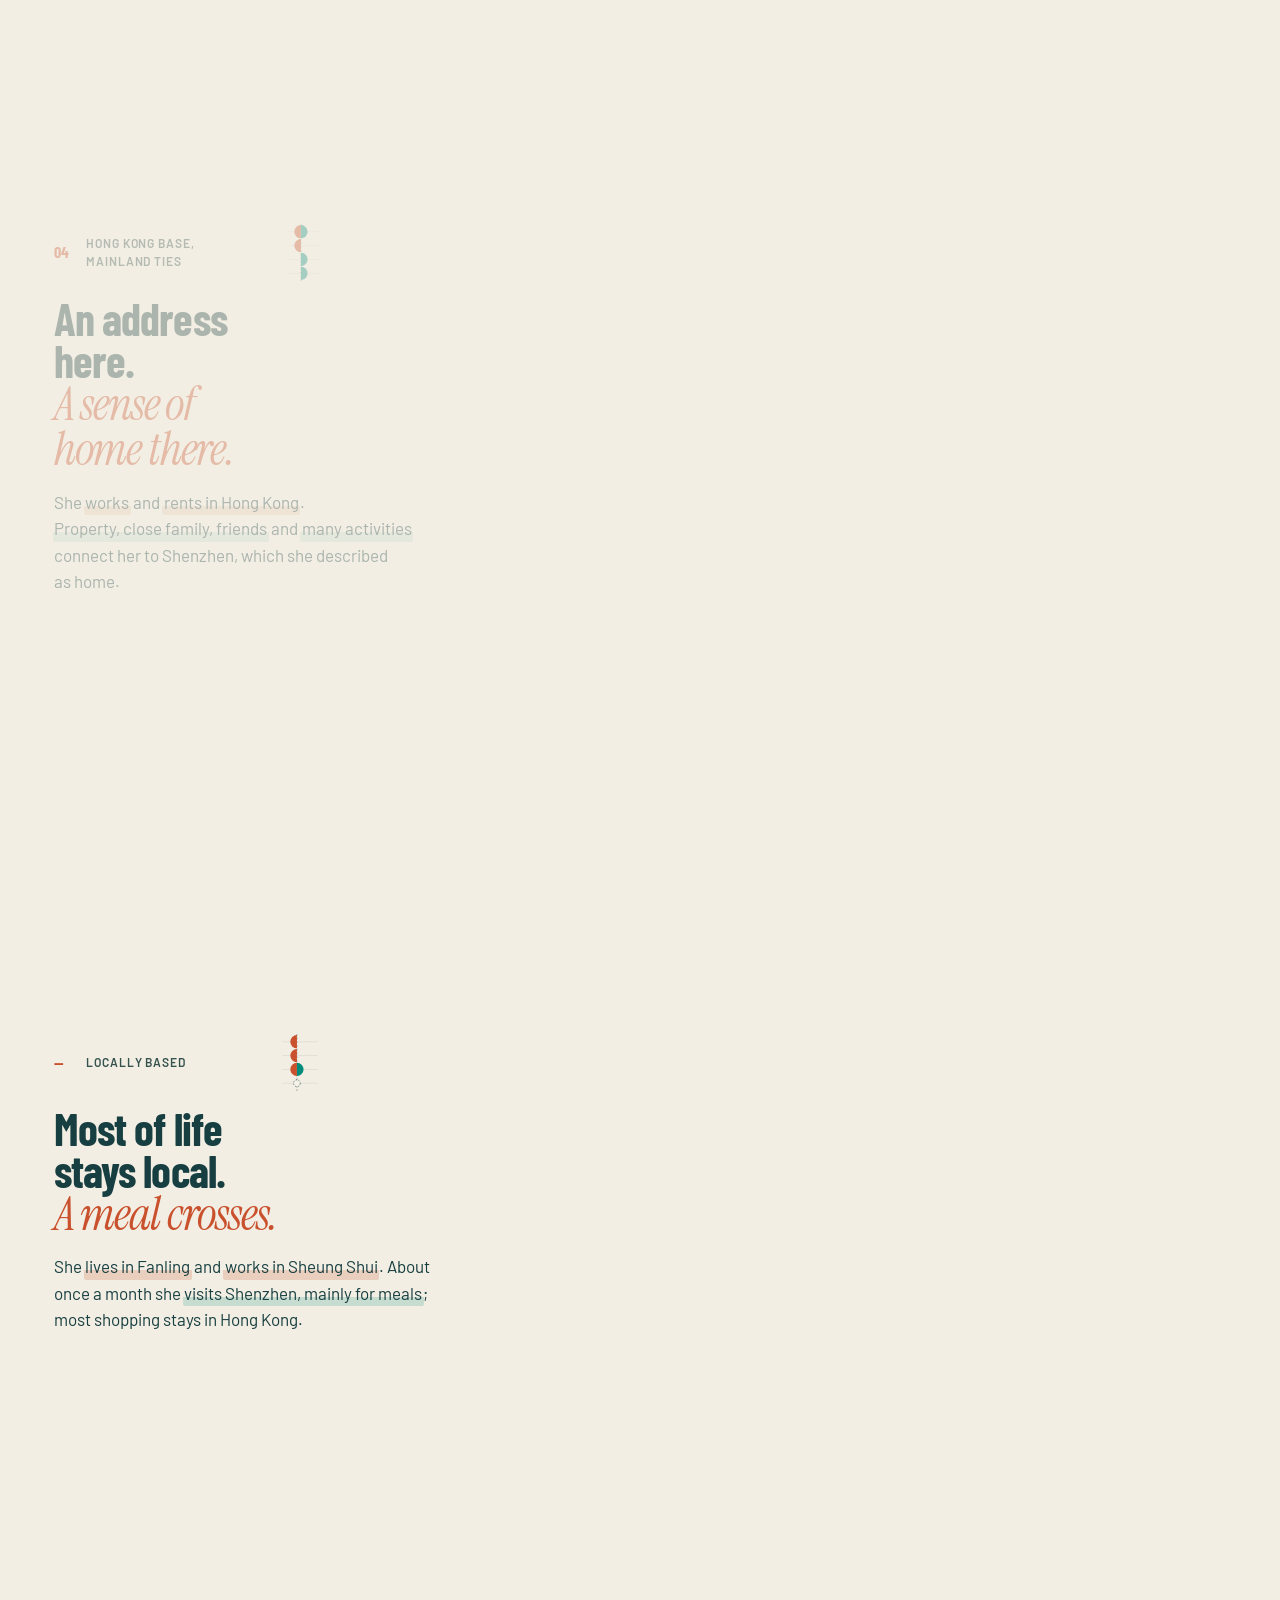
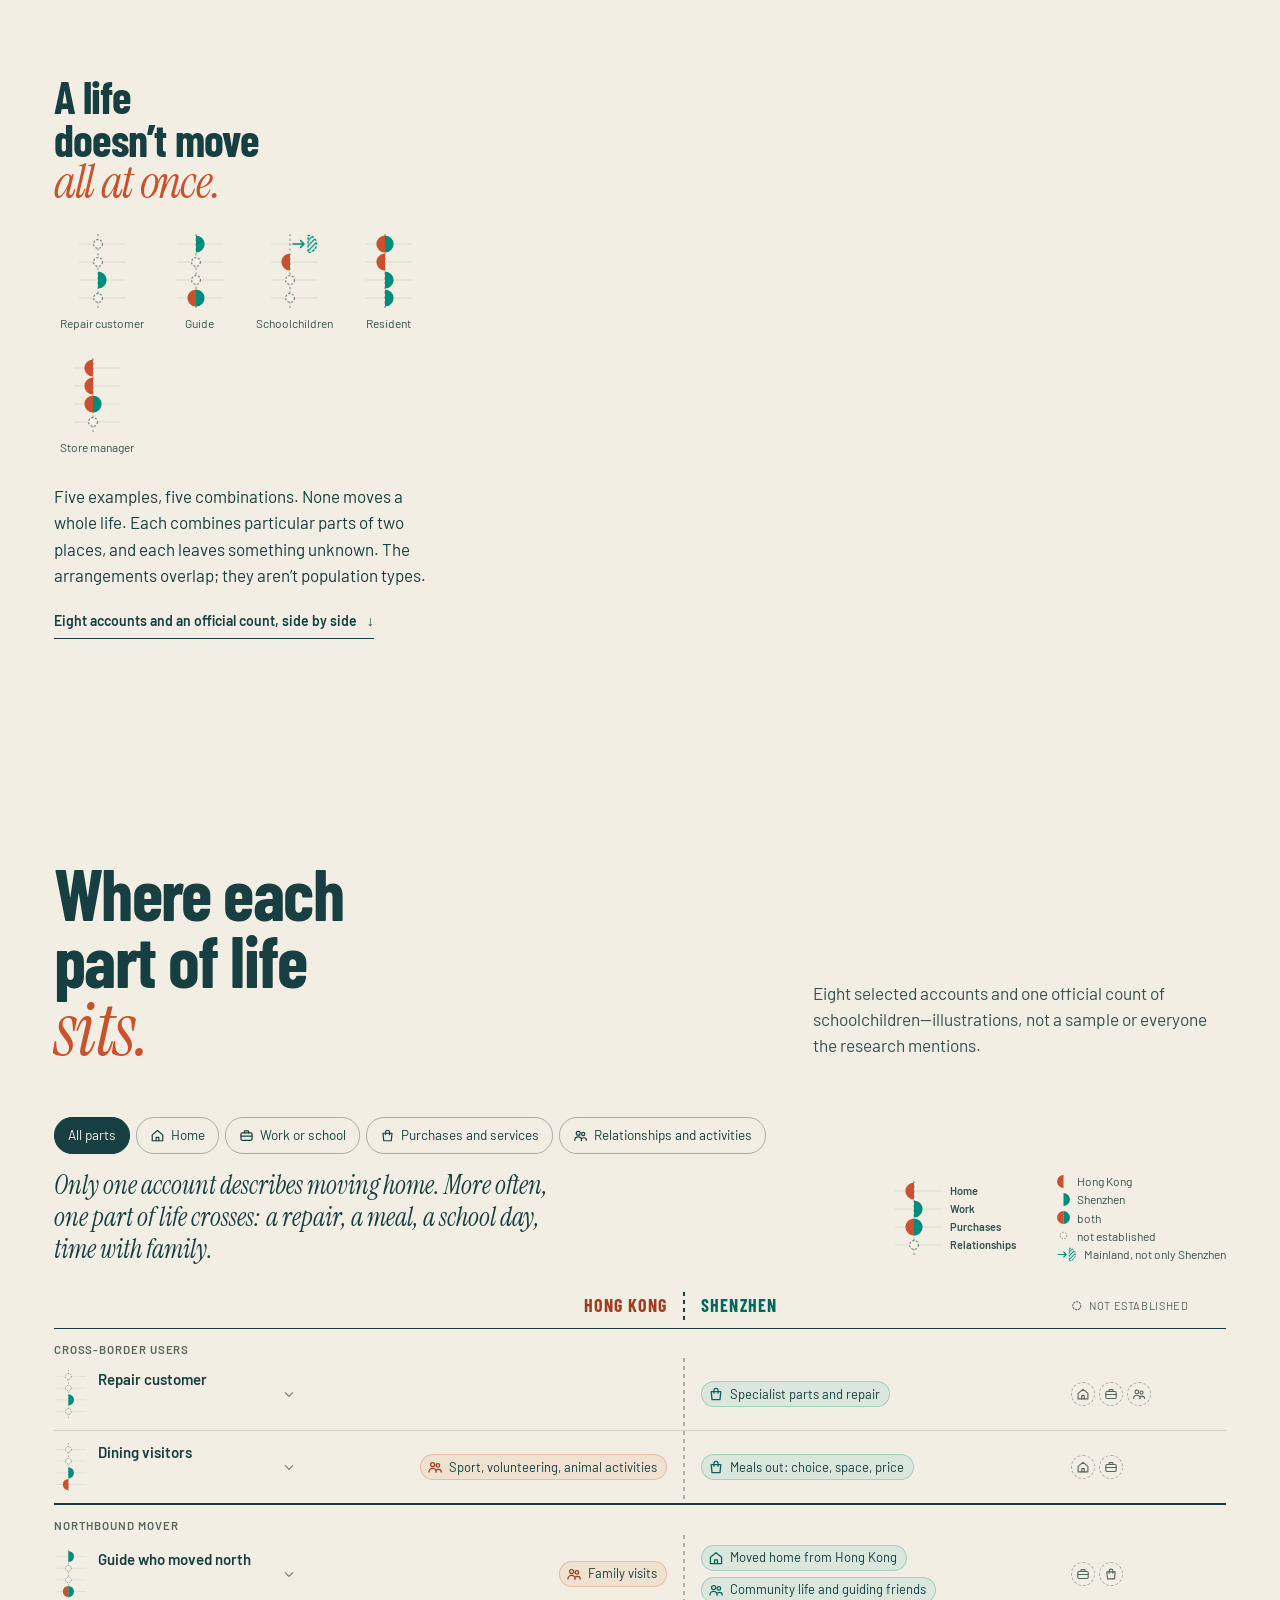
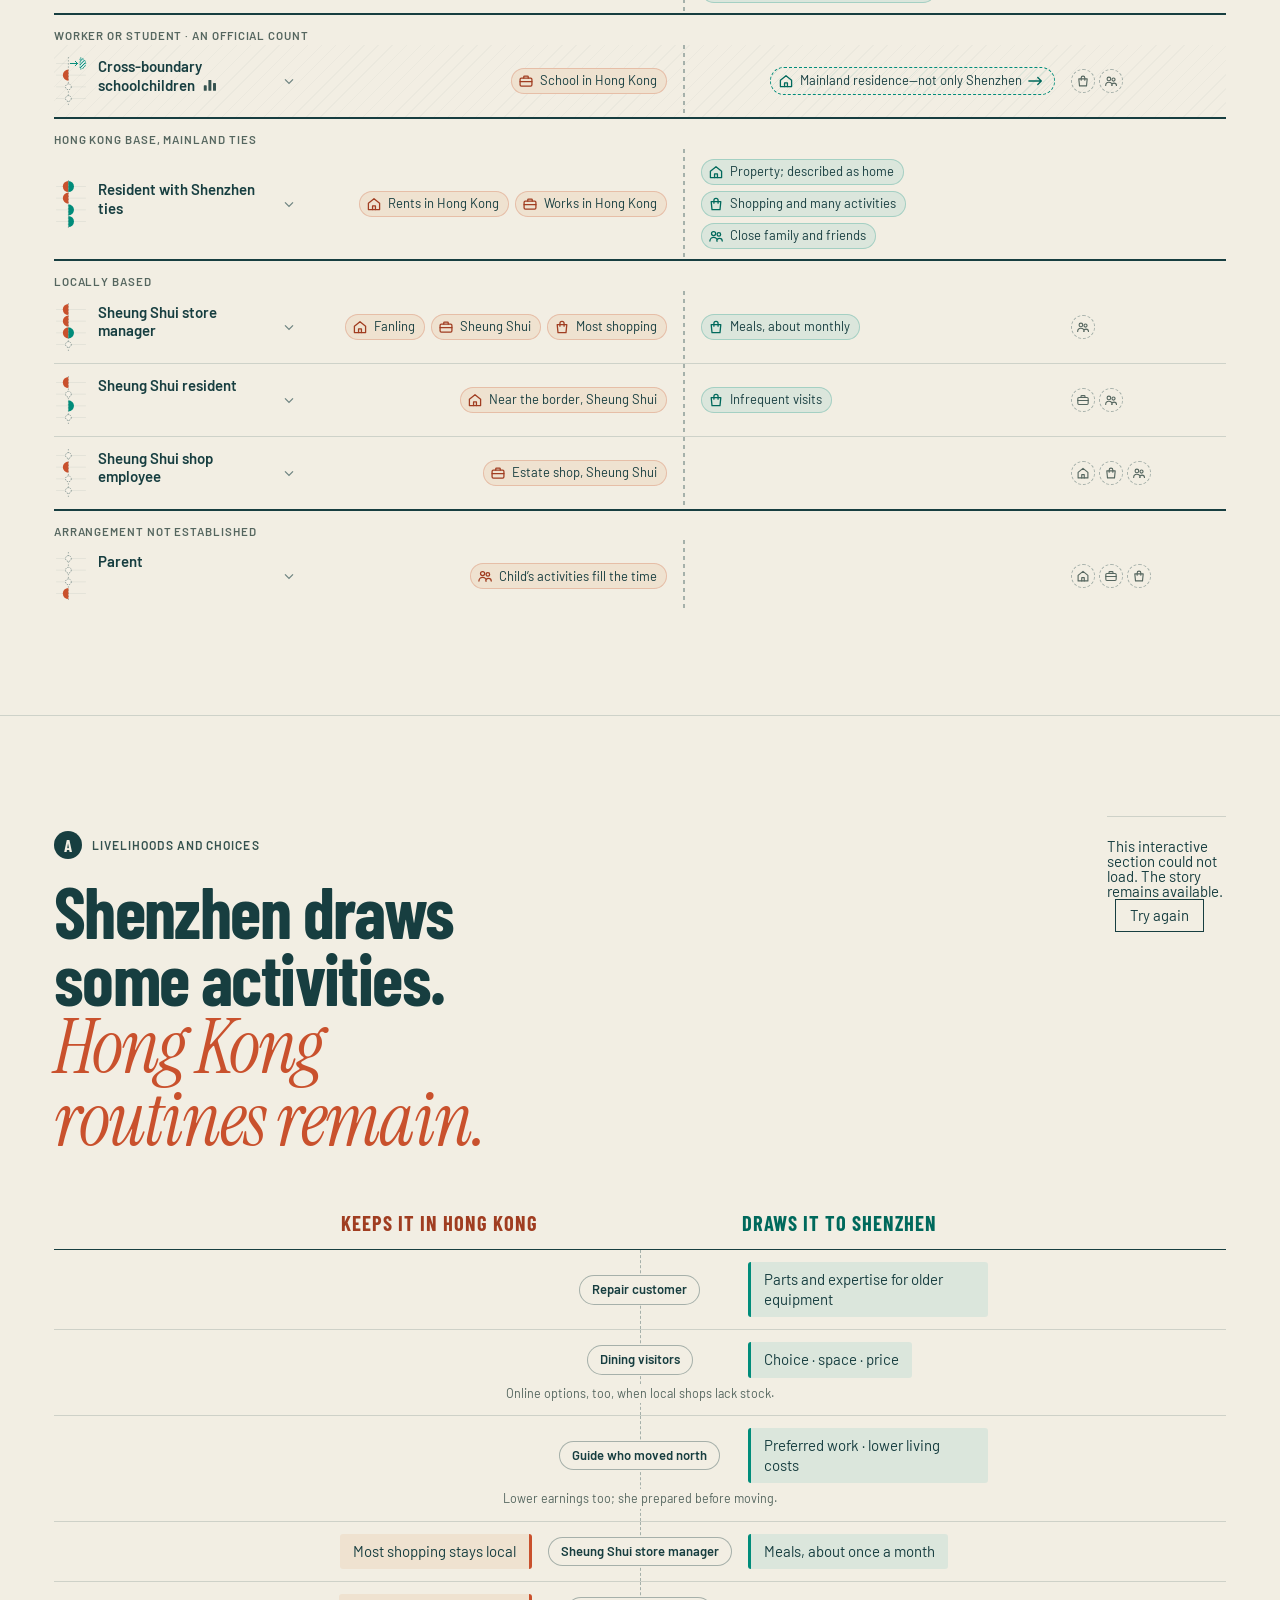
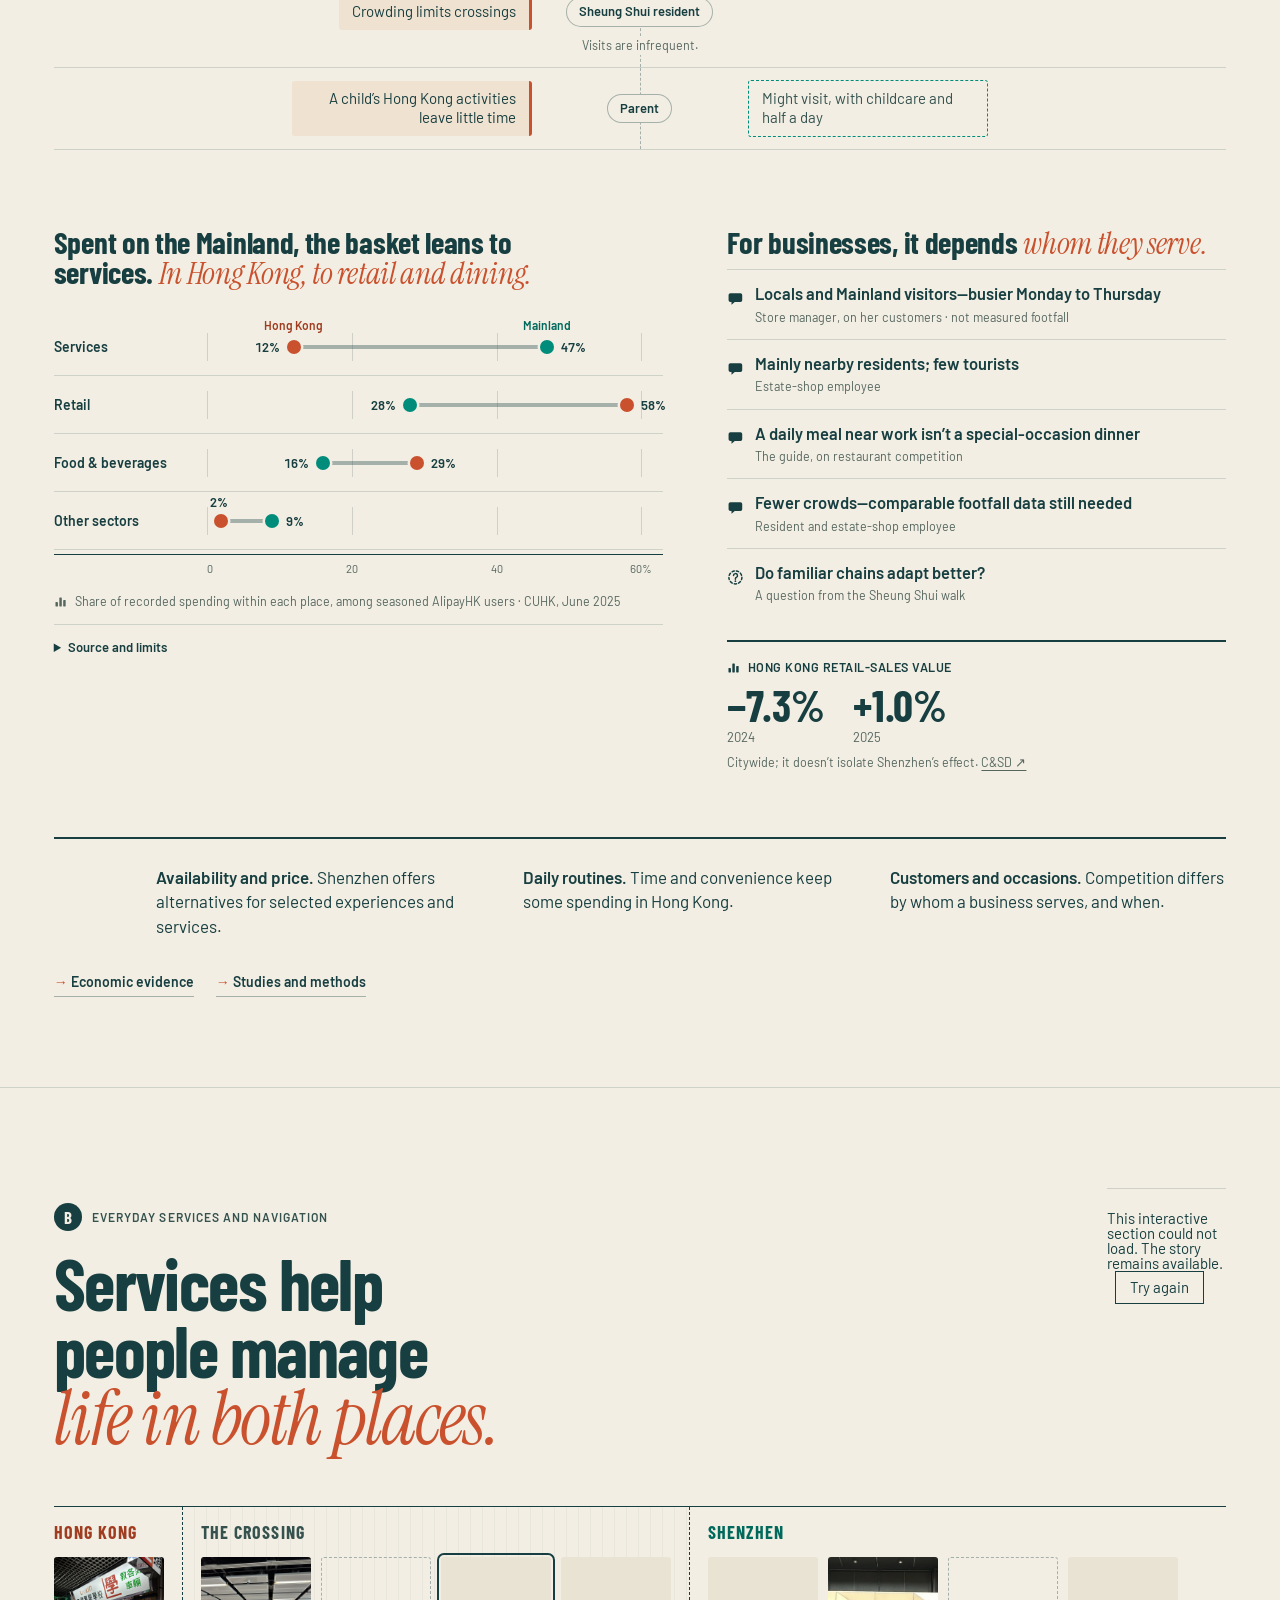
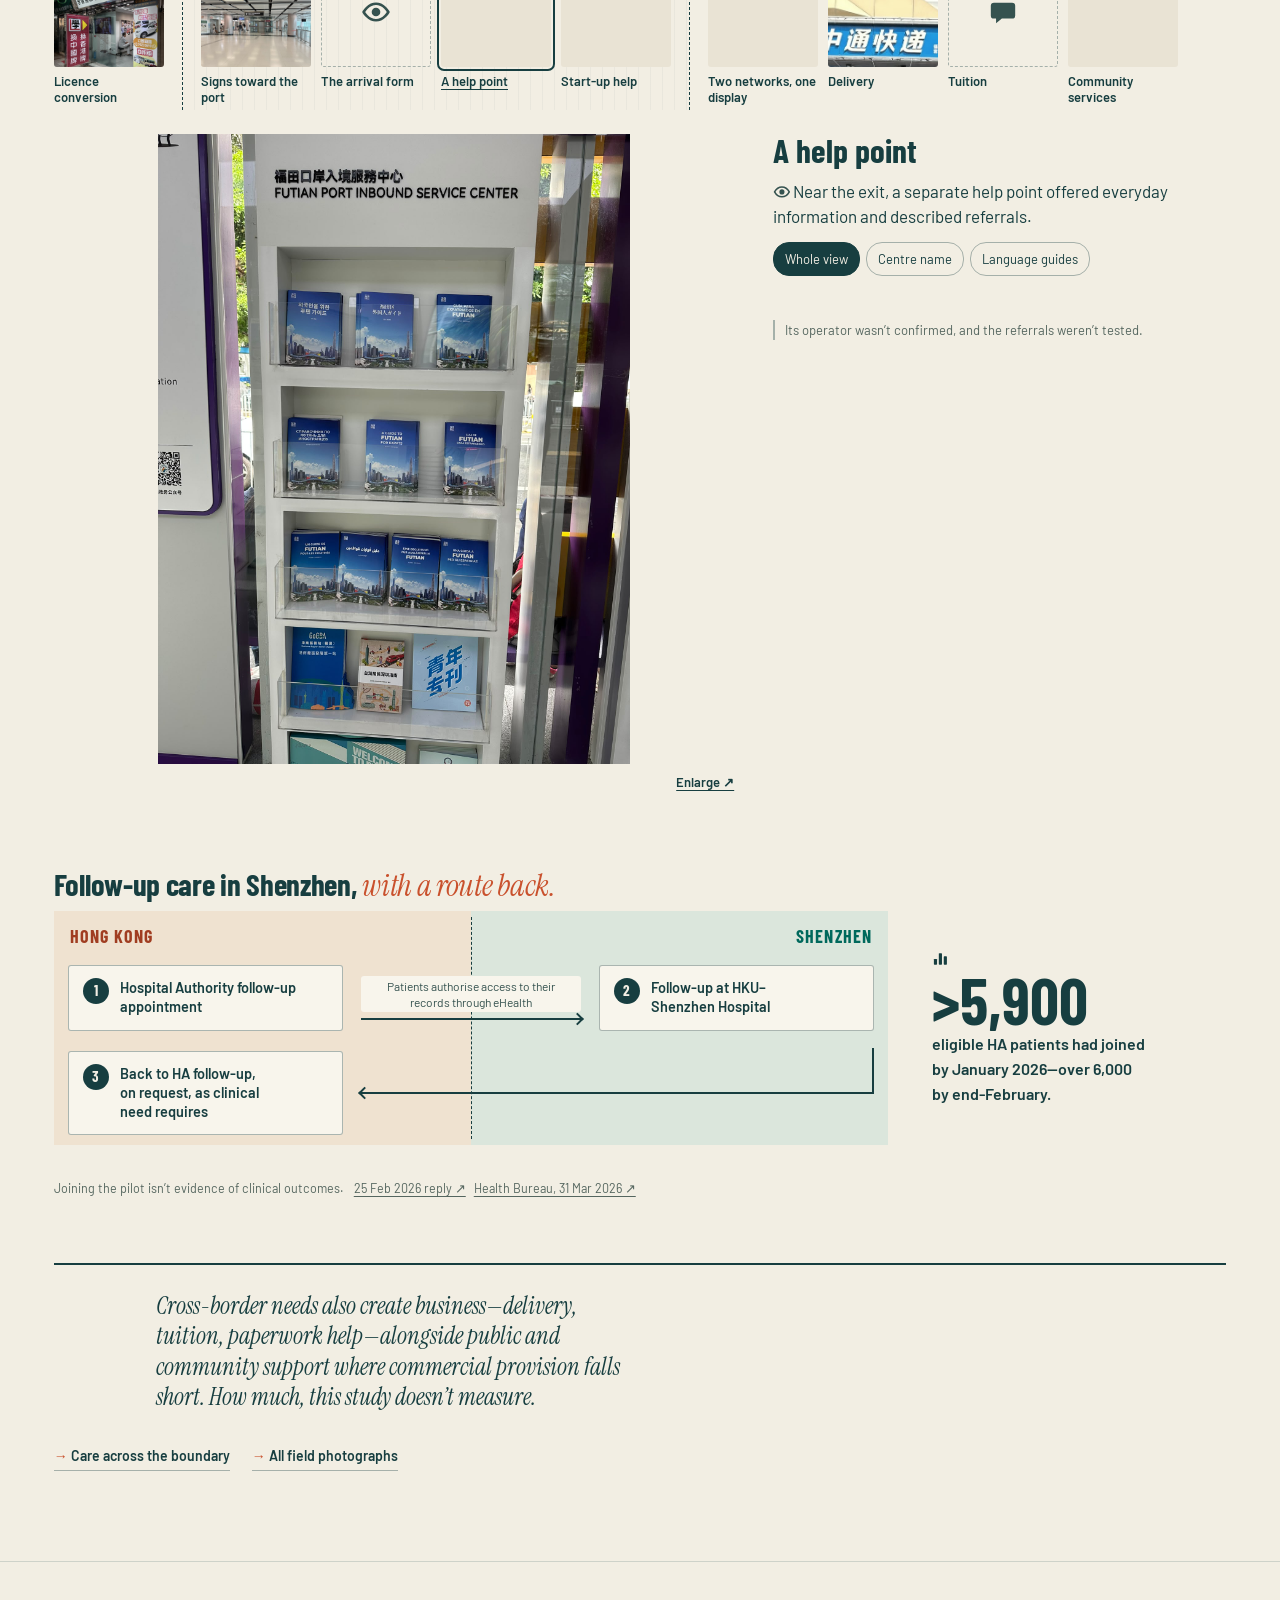
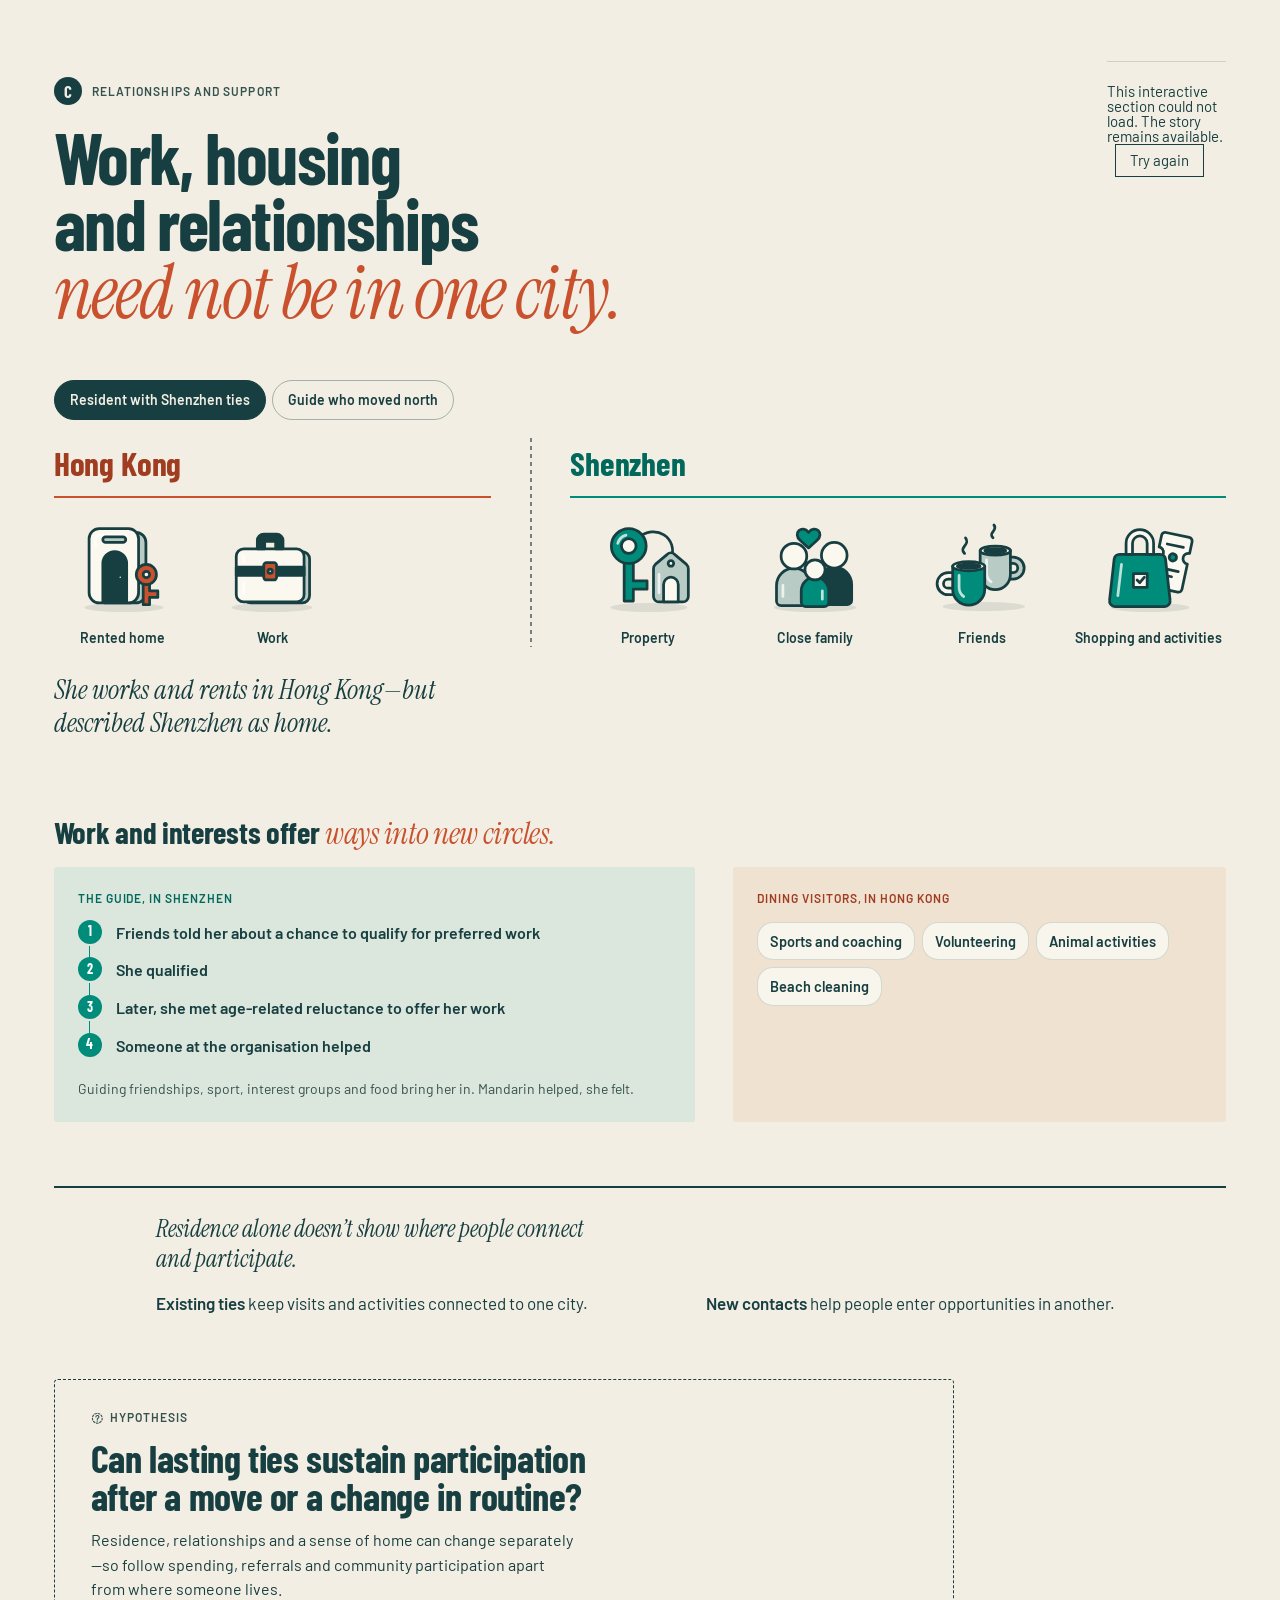
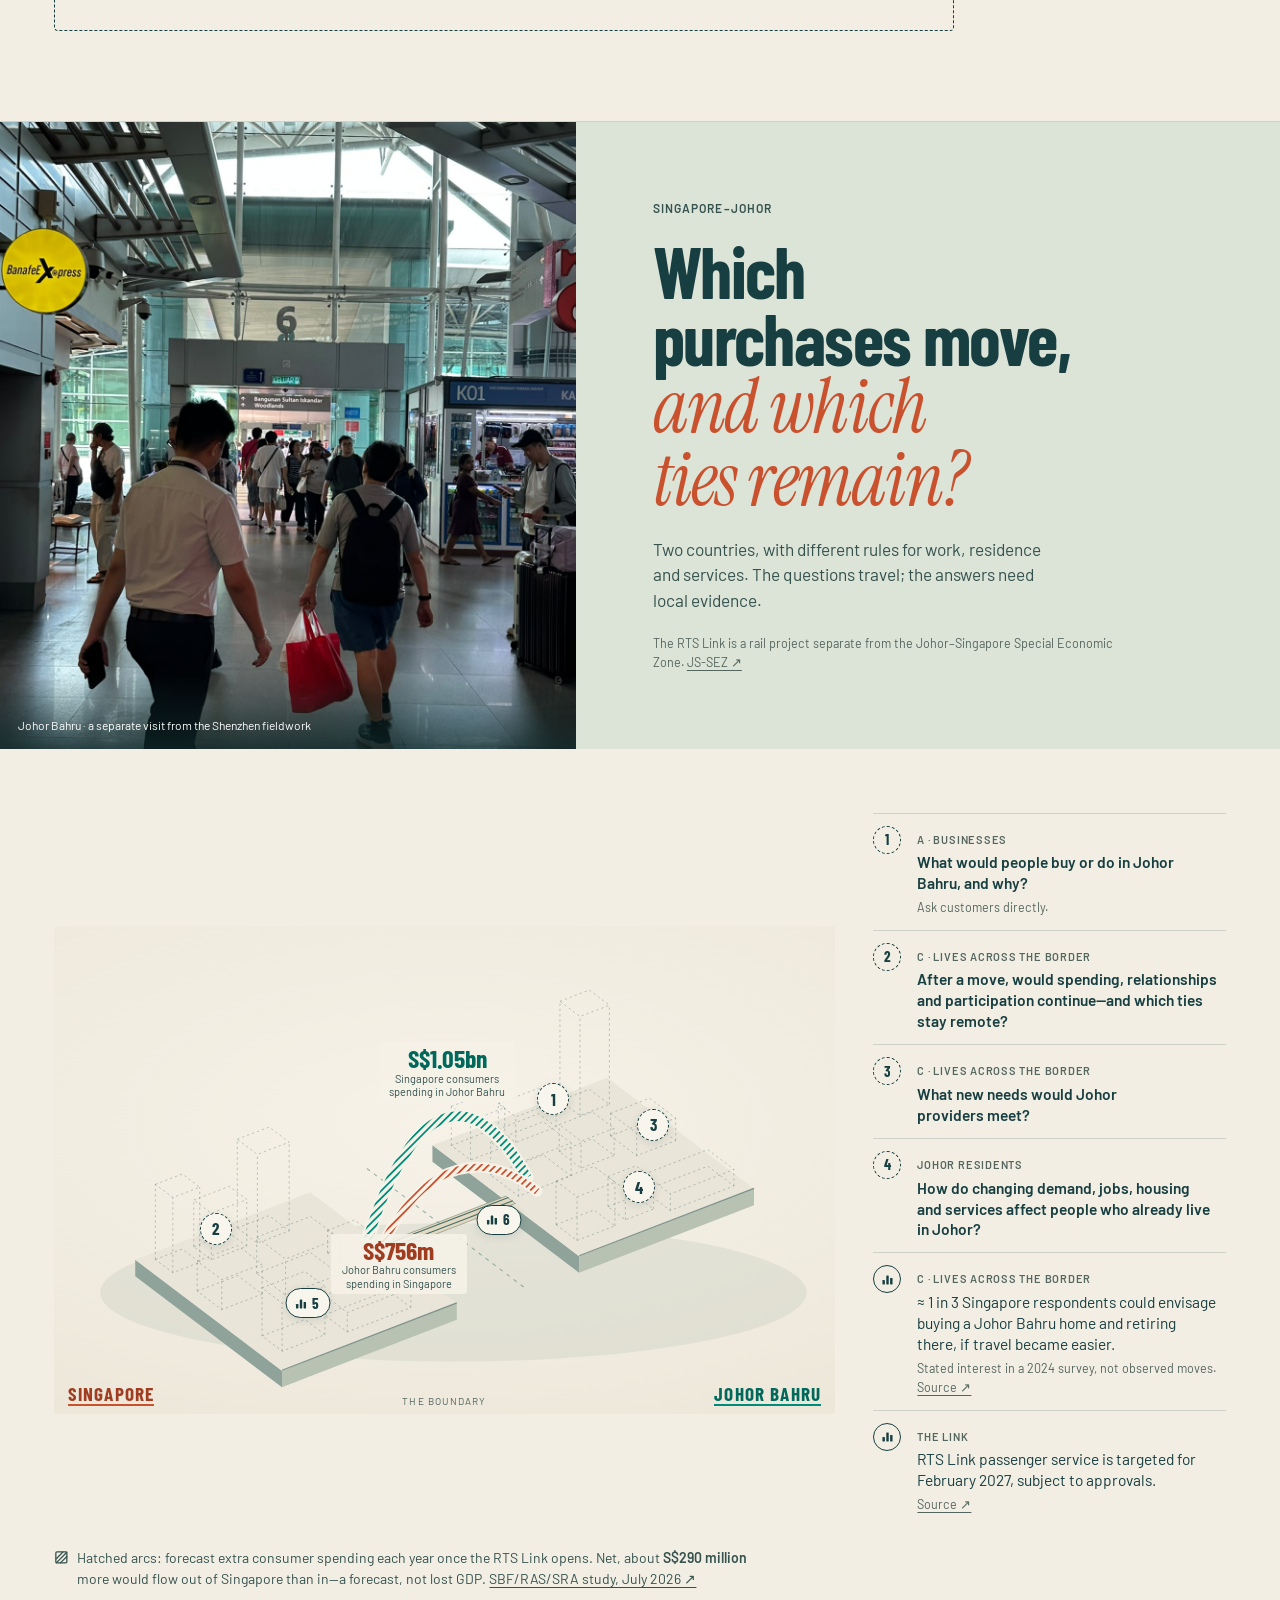
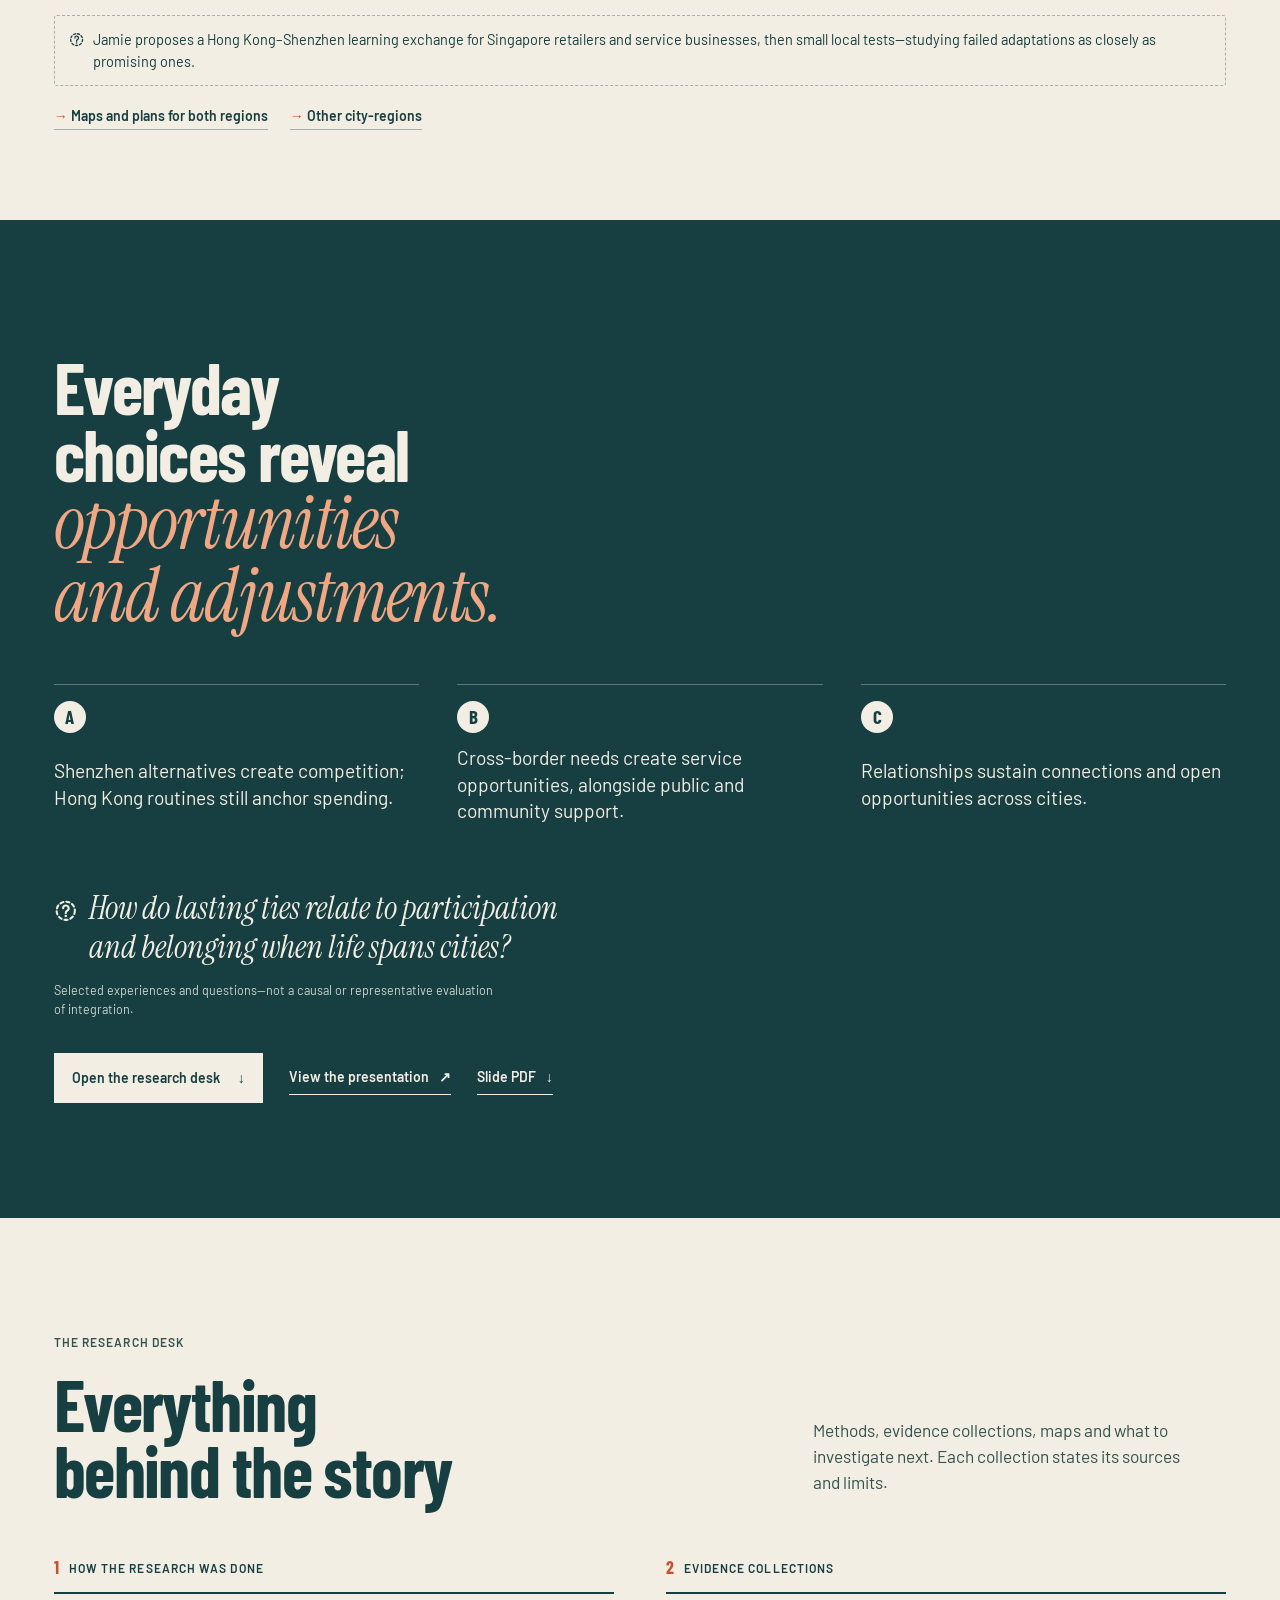
==== commit 94823784: "Checkpoint 9: a slogan that rearranges itself; text that lights the model - Opening slogan 'Two plac" ====
--- a/feature/index.html
+++ b/feature/index.html
@@ -48,9 +48,9 @@
  <span id="accounts" class="anchor"></span><span id="arrangements" class="anchor"></span>
  <div class="scrolly page">
   <article class="step step-intro" data-scene="overview">
-    <h1 id="hero-title">A life doesn’t move <em>all at once.</em></h1>
+    <h1 id="hero-title">Two places, <em>one life, rearranged.</em></h1>
     <div class="hero-type" id="hero-type"></div>
-    <p class="deck">A repair in Shenzhen. A meal there once a month. A rented flat in Hong Kong, and a sense of home across the boundary. Selected accounts from Jamie Ko’s fieldwork show how people combine parts of everyday life across two places.</p>
+    <p class="deck"><button type="button" class="pw side-sz" data-place="sz-repair">A repair in Shenzhen.</button> <button type="button" class="pw side-sz" data-place="sz-dining">A meal there once a month.</button> <button type="button" class="pw side-hk" data-place="hk-rental">A rented flat in Hong Kong,</button> and <button type="button" class="pw side-sz" data-place="sz-tower">a sense of home across the boundary.</button> Selected accounts from Jamie Ko’s fieldwork show how people combine parts of everyday life across two places, with questions for Singapore–Johor.</p>
     <p class="byline">Research <strong>Jamie Ko</strong> · Visualization <strong>Bob</strong></p>
     <p class="mini-key key-intro" aria-label="Marker key"><span><span data-glyph="account"></span>Account</span><span><span data-glyph="observed"></span>Observed</span><span><span data-glyph="photo"></span>Photograph</span><span><span data-glyph="published"></span>Published figure</span><span><span data-glyph="unknown"></span>Not established</span><span class="mini-key-note">Arranged to explain, not a map</span></p>
     <p class="cue"><a href="#step-repair">Meet the accounts <span aria-hidden="true">↓</span></a></p>
@@ -73,32 +73,32 @@
   <article class="step" data-scene="repair" id="step-repair">
     <p class="step-tag"><span>01</span>Cross-border user<span class="step-sig" data-signature="repair" data-size="40"></span></p>
     <h2>A repair <em>crosses the boundary.</em></h2>
-    <p>He took older equipment to Shenzhen because suitable parts and expertise were hard to find in Hong Kong.</p>
+    <p>He took older equipment to <button type="button" class="pw side-sz" data-place="sz-repair">Shenzhen</button> because suitable parts and expertise were hard to find in Hong Kong.</p>
     <p class="step-aside">His account doesn’t place his home, work or relationships—so they float over the boundary, unplaced.</p>
   </article>
   <article class="step" data-scene="guide" id="step-guide">
     <p class="step-tag"><span>02</span>Northbound mover<span class="step-sig" data-signature="guide" data-size="40"></span></p>
     <h2>Home moves north. <em>Family stays a visit away.</em></h2>
-    <p>She moved to Shenzhen, weighing lower earnings against lower living costs and work she preferred as a guide. Her community life and guiding friendships are there; family visits to Hong Kong continue.</p>
+    <p>She <button type="button" class="pw side-sz" data-place="sz-home">moved to Shenzhen</button>, weighing lower earnings against lower living costs and work she preferred as a guide. Her <button type="button" class="pw side-sz" data-place="sz-community">community life and guiding friendships</button> are there; <button type="button" class="pw side-hk" data-place="hk-family">family visits to Hong Kong</button> continue.</p>
   </article>
   <article class="step" data-scene="pupils" id="step-pupils">
     <p class="step-tag"><span>03</span>Cross-border worker or student<span class="step-sig" data-signature="pupils" data-size="40"></span></p>
     <h2>Home on one side. <em>School on the other.</em></h2>
-    <p class="step-figure"><strong>16,139</strong> pupils lived on the Mainland side—not only in Shenzhen—and crossed daily to school in Hong Kong in 2024/25.</p>
+    <p class="step-figure"><strong>16,139</strong> pupils lived on the Mainland side—not only in Shenzhen—and crossed daily to <button type="button" class="pw side-hk" data-place="hk-school">school in Hong Kong</button> in 2024/25.</p>
     <p class="step-aside">An official count. No commuter was interviewed for this arrangement.</p>
   </article>
   <article class="step" data-scene="resident" id="step-resident">
     <p class="step-tag"><span>04</span>Hong Kong base, Mainland ties<span class="step-sig" data-signature="resident" data-size="40"></span></p>
     <h2>An address here. <em>A sense of home there.</em></h2>
-    <p>She works and rents in Hong Kong. Property, close family, friends and many activities connect her to Shenzhen, which she described as home.</p>
+    <p>She <button type="button" class="pw side-hk" data-place="hk-work">works</button> and <button type="button" class="pw side-hk" data-place="hk-rental">rents in Hong Kong</button>. <button type="button" class="pw side-sz" data-place="sz-tower">Property, close family, friends</button> and <button type="button" class="pw side-sz" data-place="sz-leisure">many activities</button> connect her to Shenzhen, which she described as home.</p>
   </article>
   <article class="step" data-scene="manager" id="step-manager">
     <p class="step-tag"><span>—</span>Locally based<span class="step-sig" data-signature="manager" data-size="40"></span></p>
     <h2>Most of life stays local. <em>A meal crosses.</em></h2>
-    <p>She lives in Fanling and works in Sheung Shui. About once a month she visits Shenzhen, mainly for meals; most shopping stays in Hong Kong.</p>
+    <p>She <button type="button" class="pw side-hk" data-place="hk-fanling">lives in Fanling</button> and <button type="button" class="pw side-hk" data-place="hk-shops">works in Sheung Shui</button>. About once a month she <button type="button" class="pw side-sz" data-place="sz-dining">visits Shenzhen, mainly for meals</button>; most shopping stays in Hong Kong.</p>
   </article>
   <article class="step step-together" data-scene="together" id="step-together">
-    <h2>Five examples. <em>Five different combinations.</em></h2>
+    <h2>A life doesn’t move <em>all at once.</em></h2>
     <ul class="sig-row">
       <li><a href="#step-repair"><span data-signature="repair" data-size="52"></span><small>Repair customer</small></a></li>
       <li><a href="#step-guide"><span data-signature="guide" data-size="52"></span><small>Guide</small></a></li>
@@ -106,7 +106,7 @@
       <li><a href="#step-resident"><span data-signature="resident" data-size="52"></span><small>Resident</small></a></li>
       <li><a href="#step-manager"><span data-signature="manager" data-size="52"></span><small>Store manager</small></a></li>
     </ul>
-    <p>None moves a whole life. Each combines particular parts of two places, and each leaves something unknown. The arrangements overlap; they aren’t population types.</p>
+    <p>Five examples, five combinations. None moves a whole life. Each combines particular parts of two places, and each leaves something unknown. The arrangements overlap; they aren’t population types.</p>
     <p><a class="text-link" href="#ledger">Eight accounts and an official count, side by side <span aria-hidden="true">↓</span></a></p>
   </article>
  </div>
--- a/feature/edition.css
+++ b/feature/edition.css
@@ -111,6 +111,19 @@
 .lens-mark{position:absolute;right:0;top:-.08em;width:.62em;font-size:clamp(130px,15vw,230px);line-height:1;pointer-events:auto}
 .lens-mark .ptype-chip{left:auto!important;right:0;width:240px}
 @media (max-width:1099px){.lens-mark{font-size:96px;top:-10px}.lens-head h2{padding-right:70px}}
+
+.rearrange-replay{position:absolute;right:0;top:0;width:34px;height:34px;display:grid;place-items:center;border:1px solid var(--rule-strong);border-radius:50%;background:var(--card);opacity:0;transition:opacity .3s}
+.rearrange-replay svg{width:16px;height:16px;fill:none;stroke:currentColor;stroke-width:1.6;stroke-linecap:round;stroke-linejoin:round}
+.rearrange.is-rearranged .rearrange-replay,.rearrange-replay:focus-visible{opacity:1}
+.rearrange.is-piece{cursor:pointer}
+
+/* Place words: text that lights the model */
+.pw{display:inline;padding:0 .08em;margin:0 -.04em;border:0;font:inherit;color:inherit;text-align:inherit;cursor:pointer;border-radius:2px;background:linear-gradient(to top,var(--pw-tint) 0,var(--pw-tint) 36%,transparent 36%);transition:background-size .2s,color .2s;-webkit-box-decoration-break:clone;box-decoration-break:clone}
+.pw.side-hk{--pw-tint:#c9512d33;--pw-strong:#c9512d55}
+.pw.side-sz{--pw-tint:#008c7a2e;--pw-strong:#008c7a4d}
+.pw:hover,.pw:focus-visible{background:linear-gradient(to top,var(--pw-strong) 0,var(--pw-strong) 100%,transparent 100%)}
+.mini-mark.is-peek .mark-dot{background:var(--lamp);border-color:var(--ink);box-shadow:0 0 0 6px #f1b84e55,0 2px 6px #173e4022}
+.mini-mark.is-peek{opacity:1!important;z-index:5}
 
 /* Shared type ----------------------------------------------------------- */
 .eyebrow{font-size:12px;font-weight:600;letter-spacing:.09em;text-transform:uppercase;color:var(--ink-soft)}
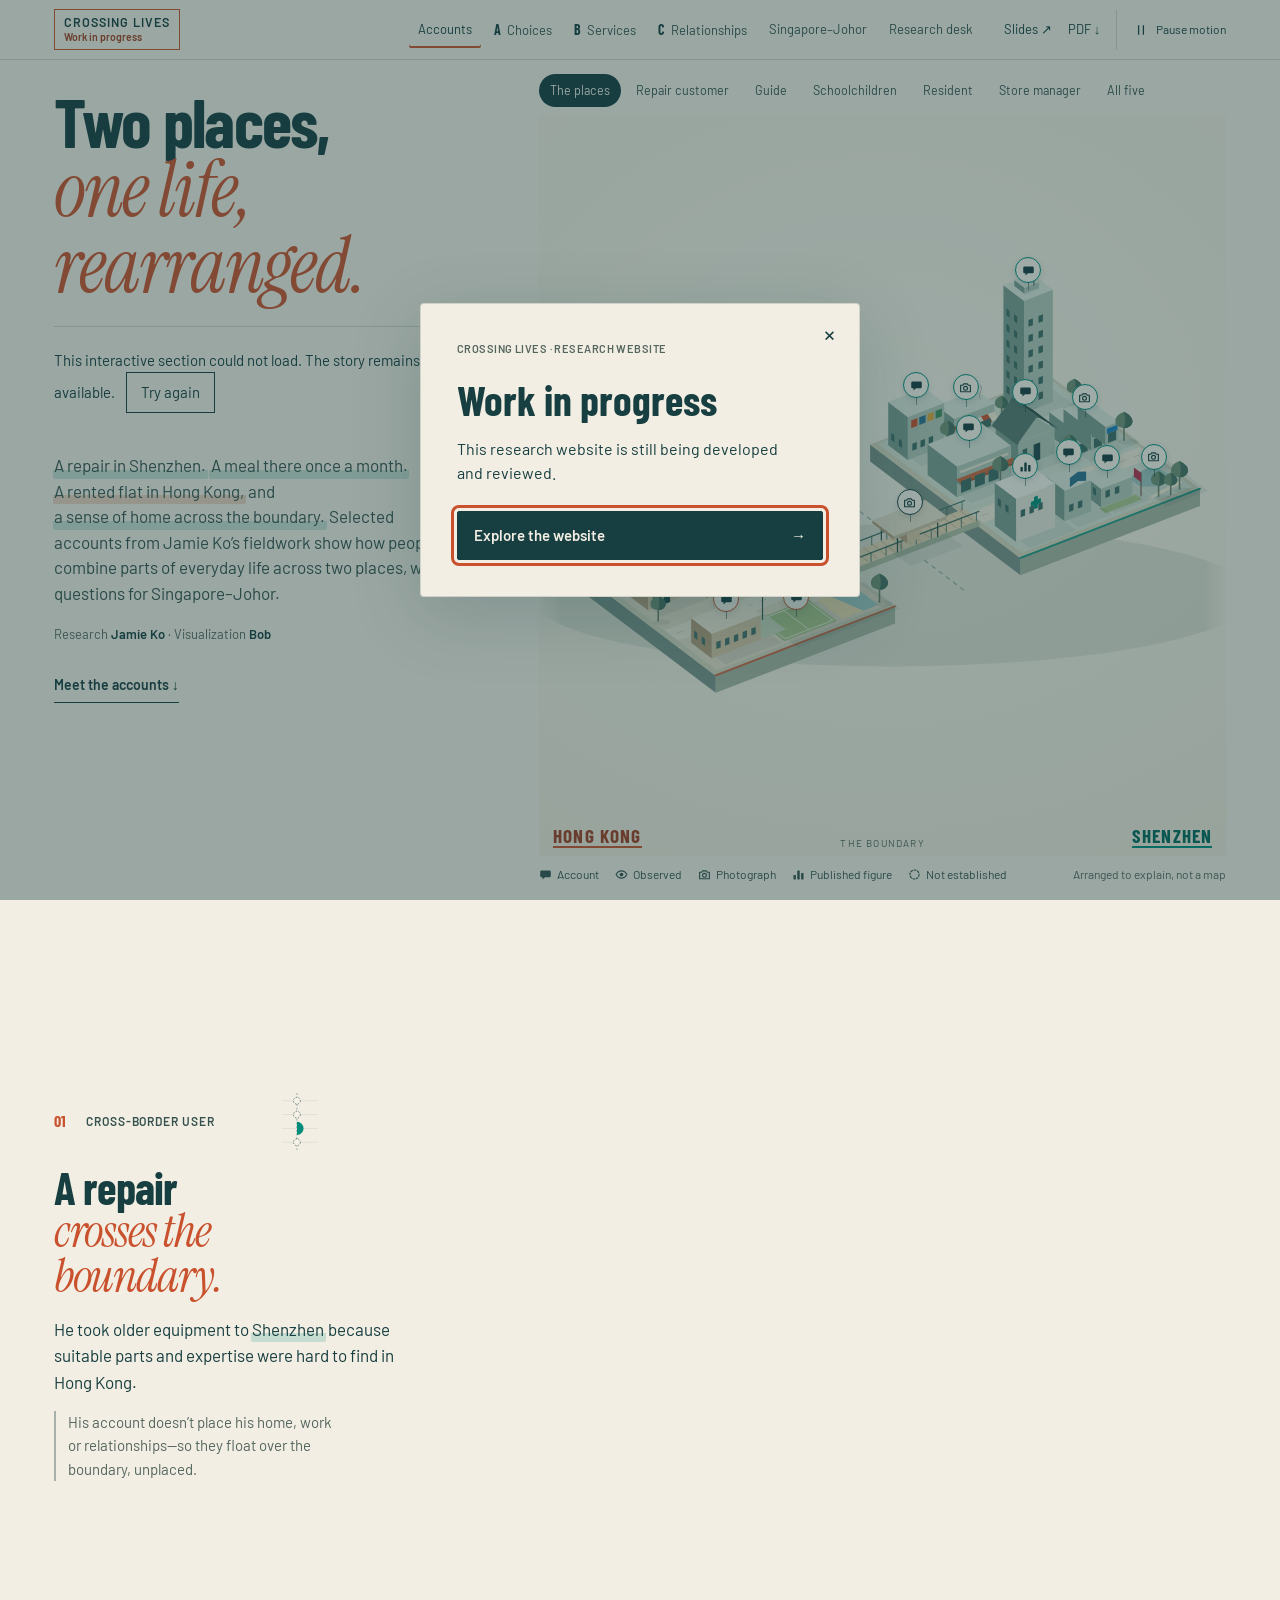
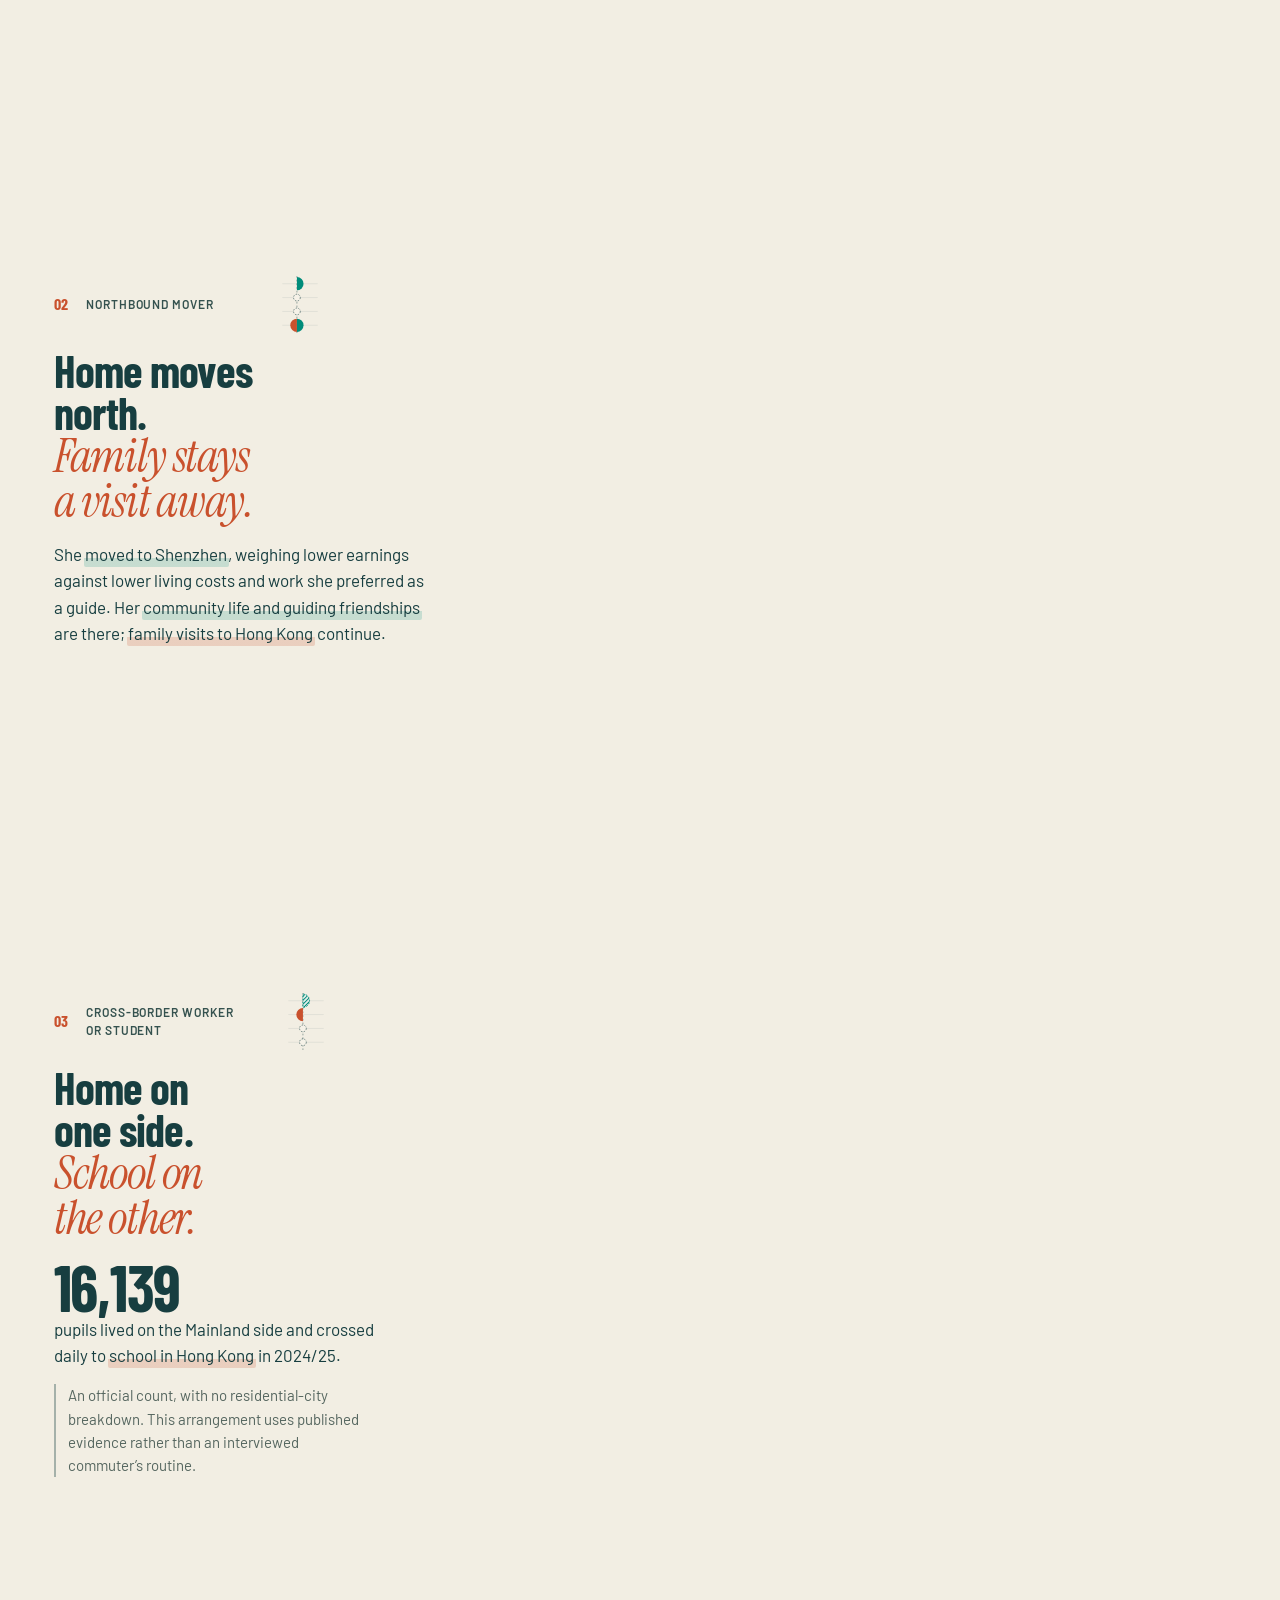
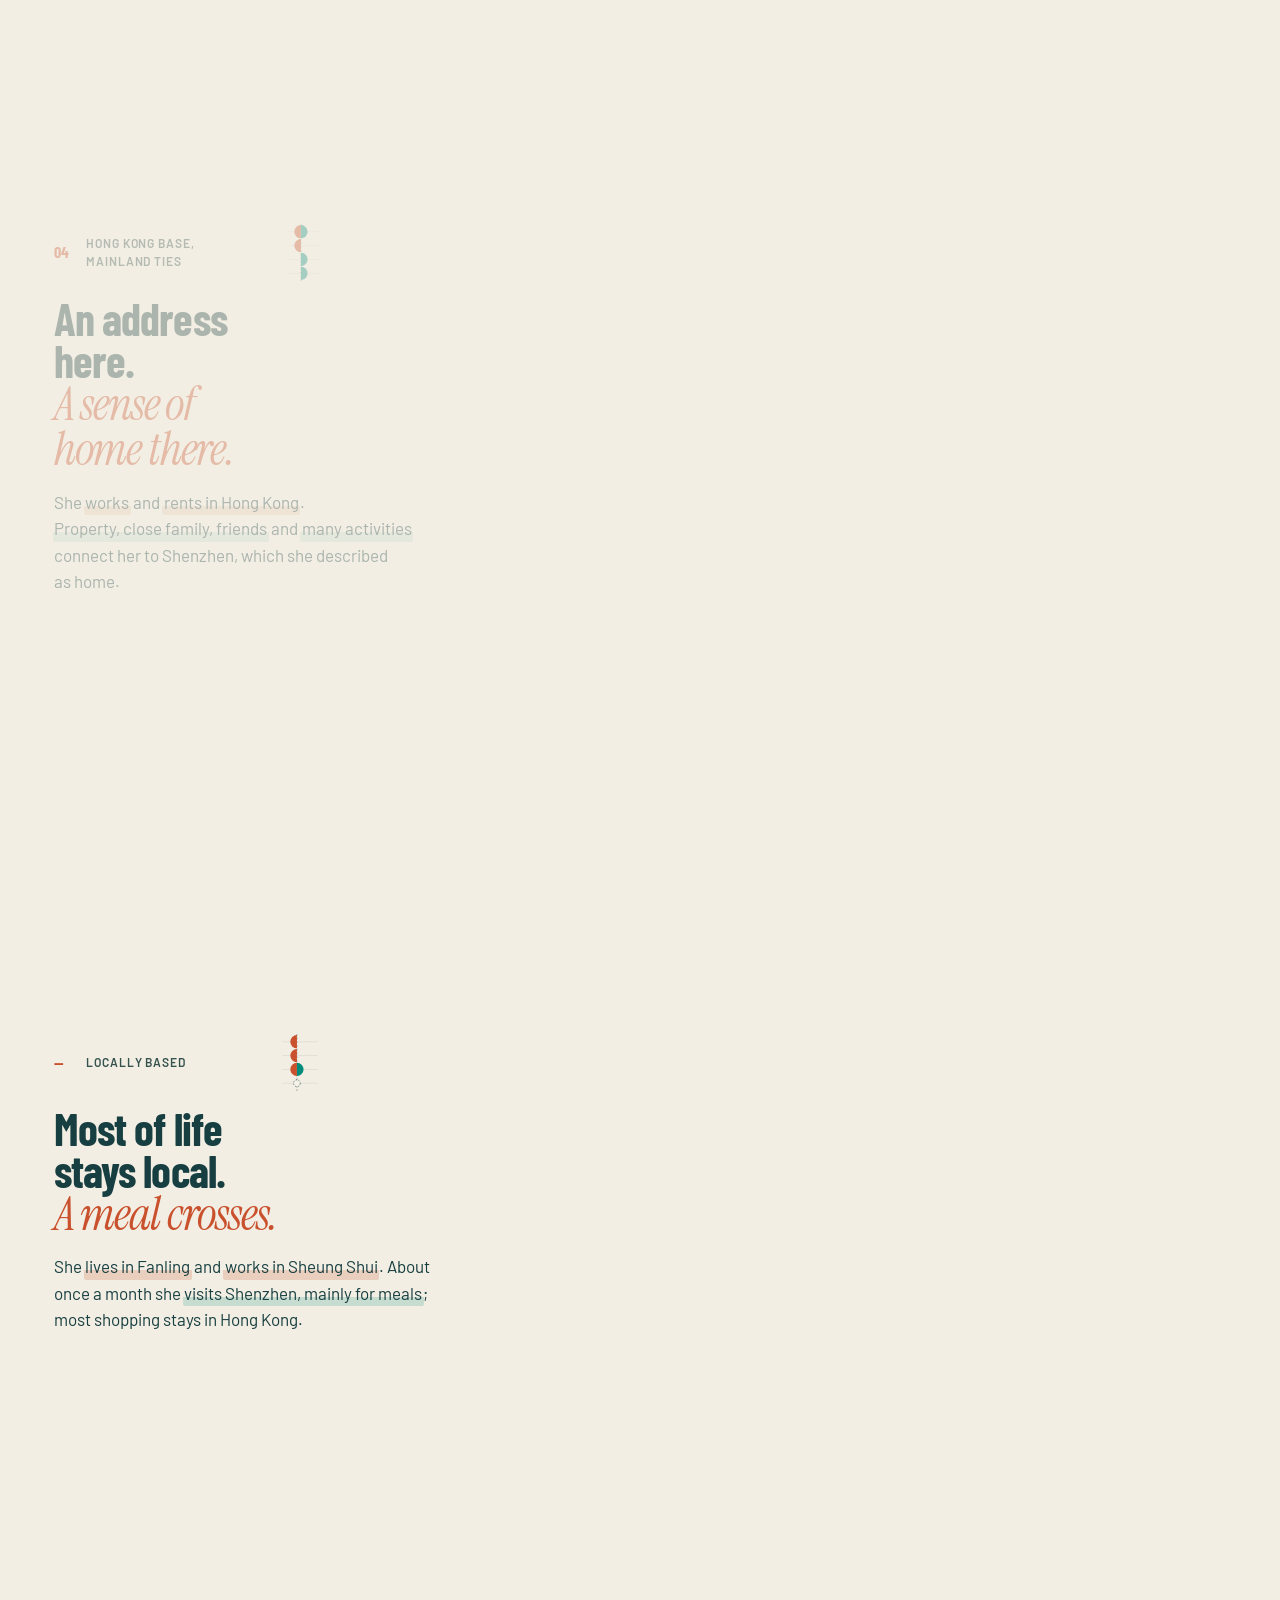
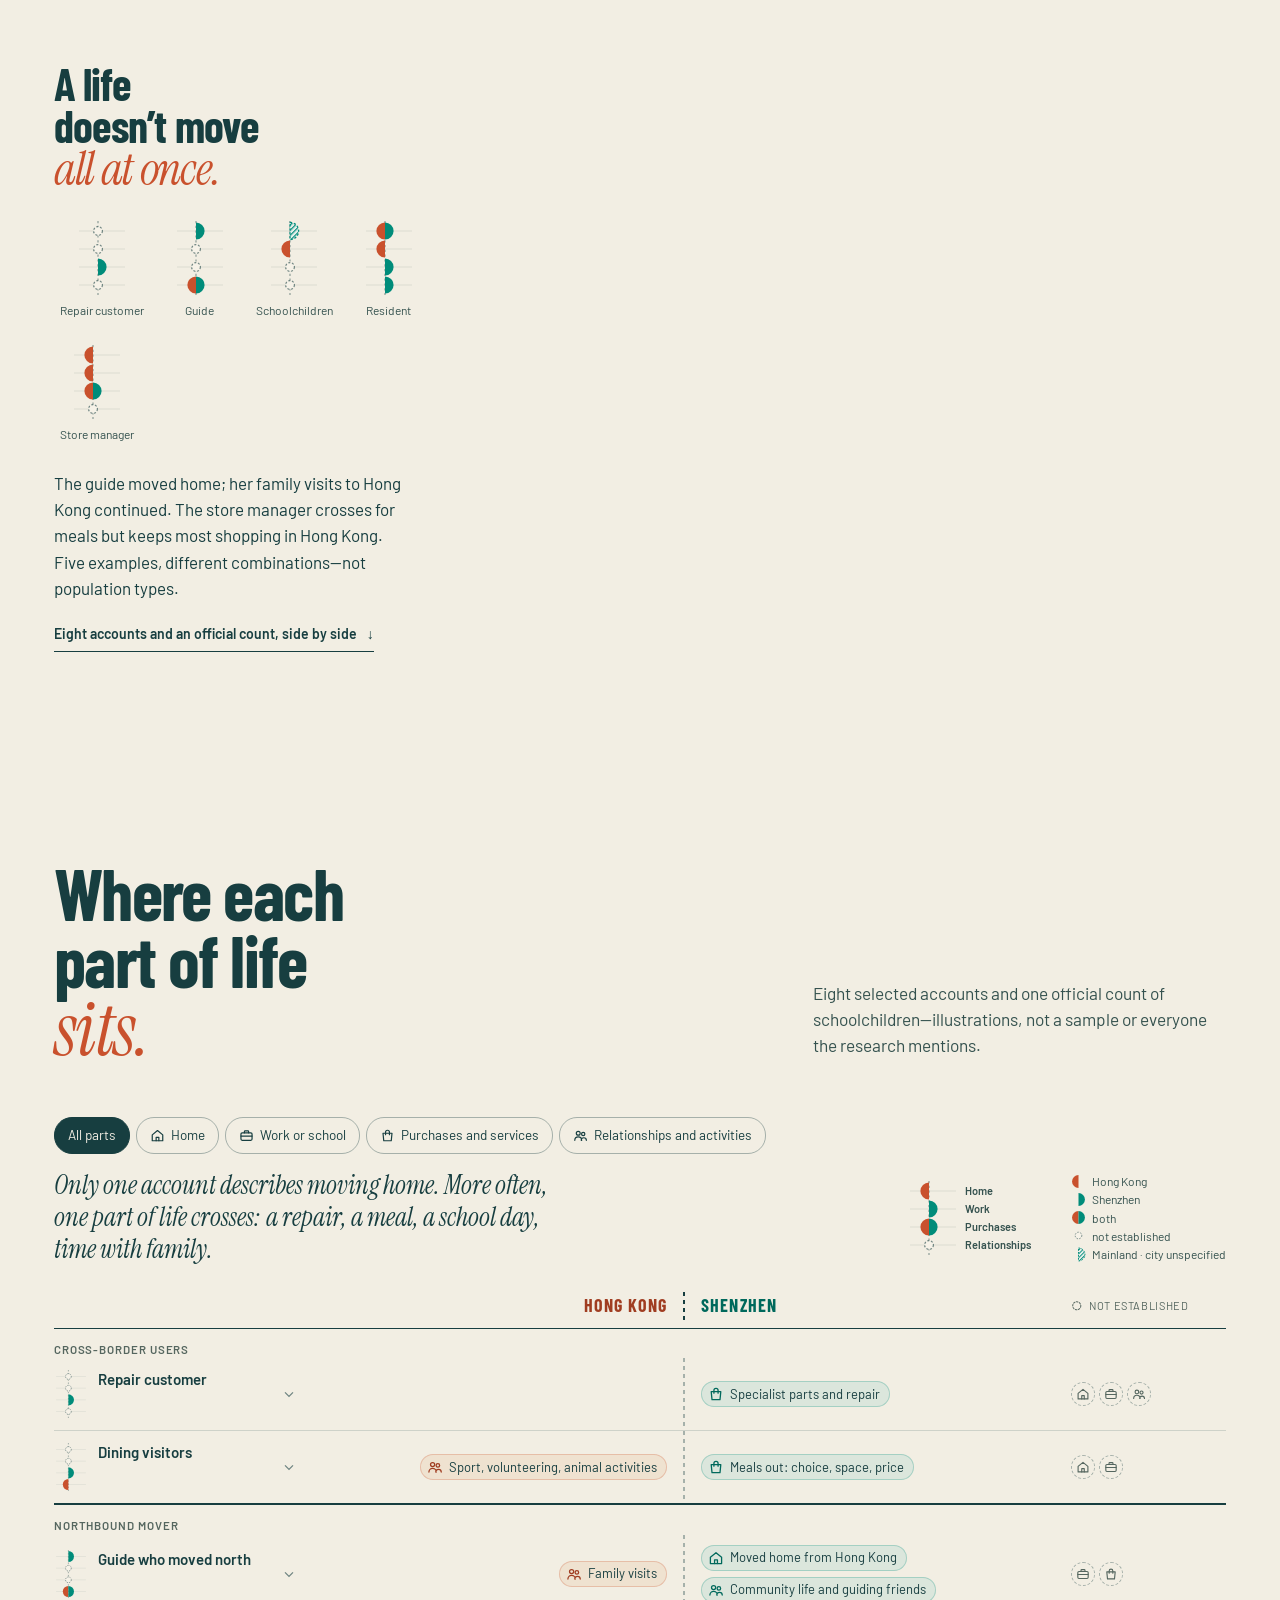
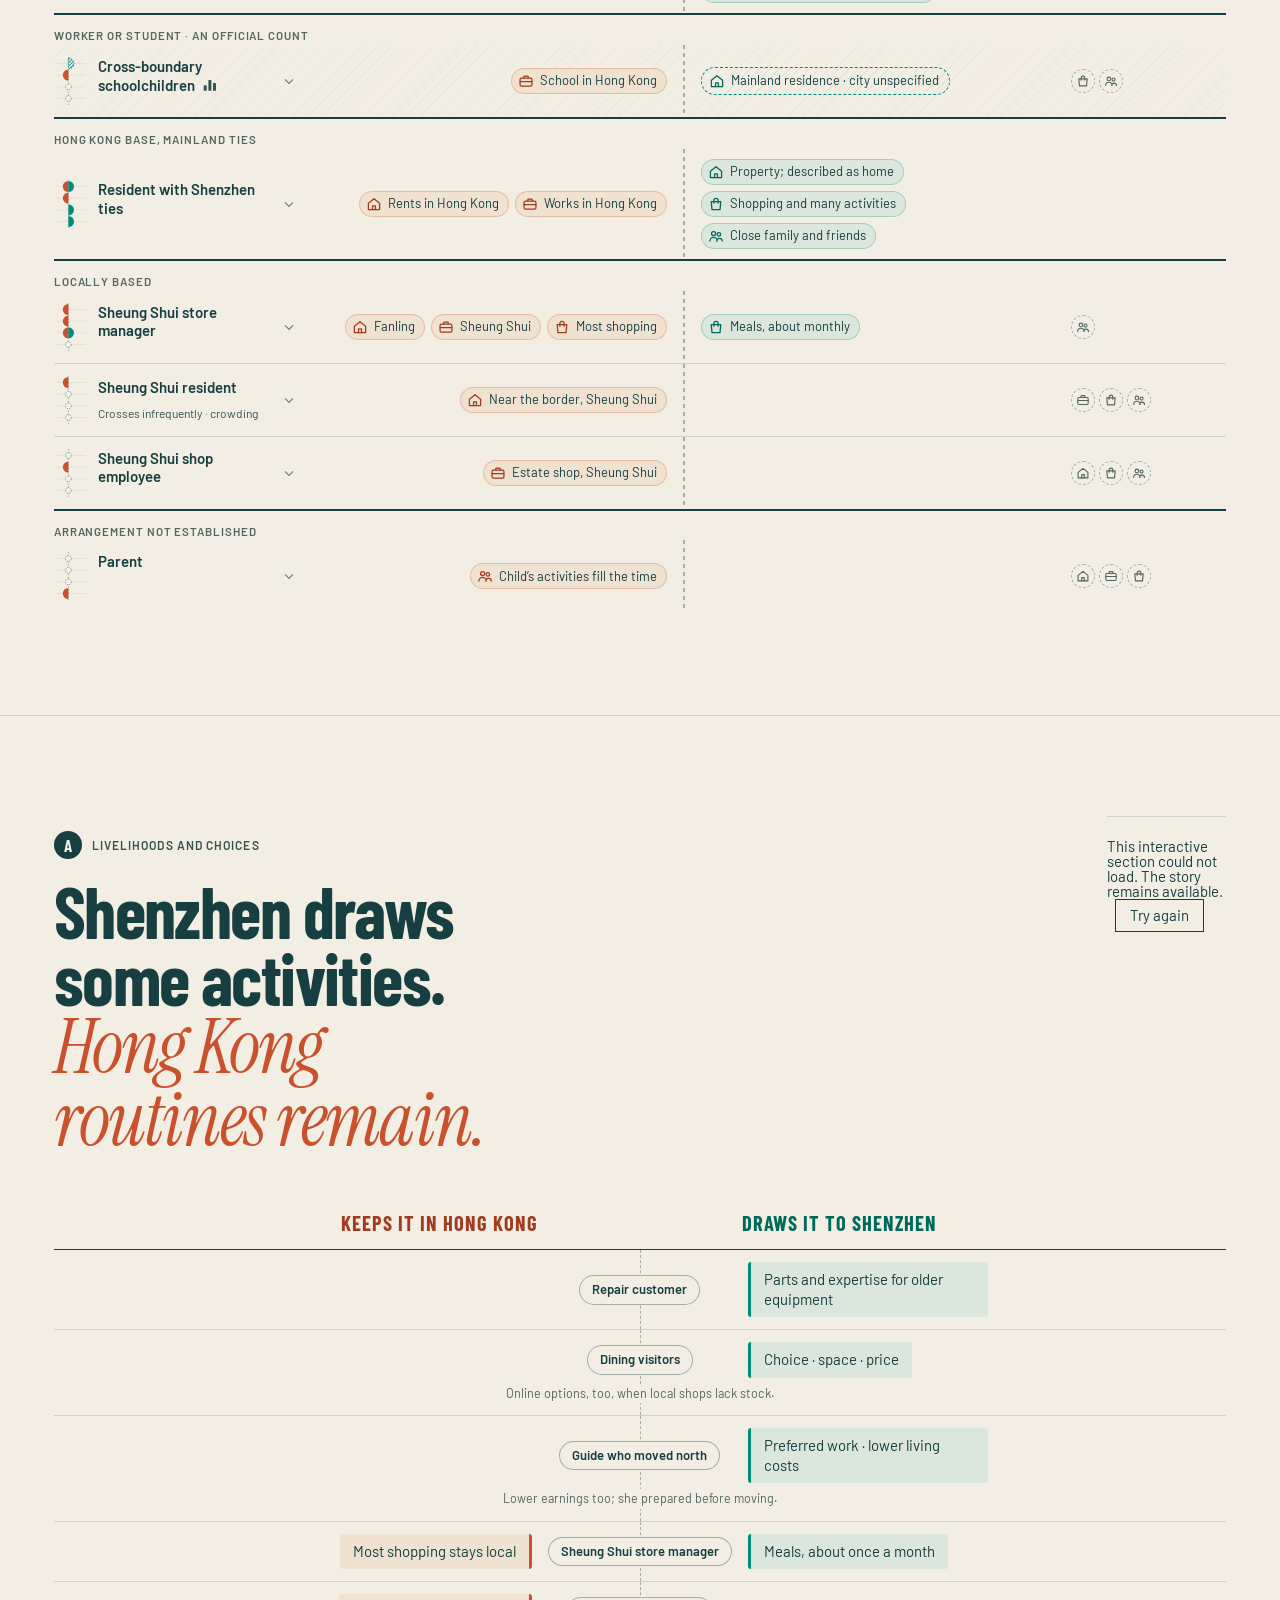
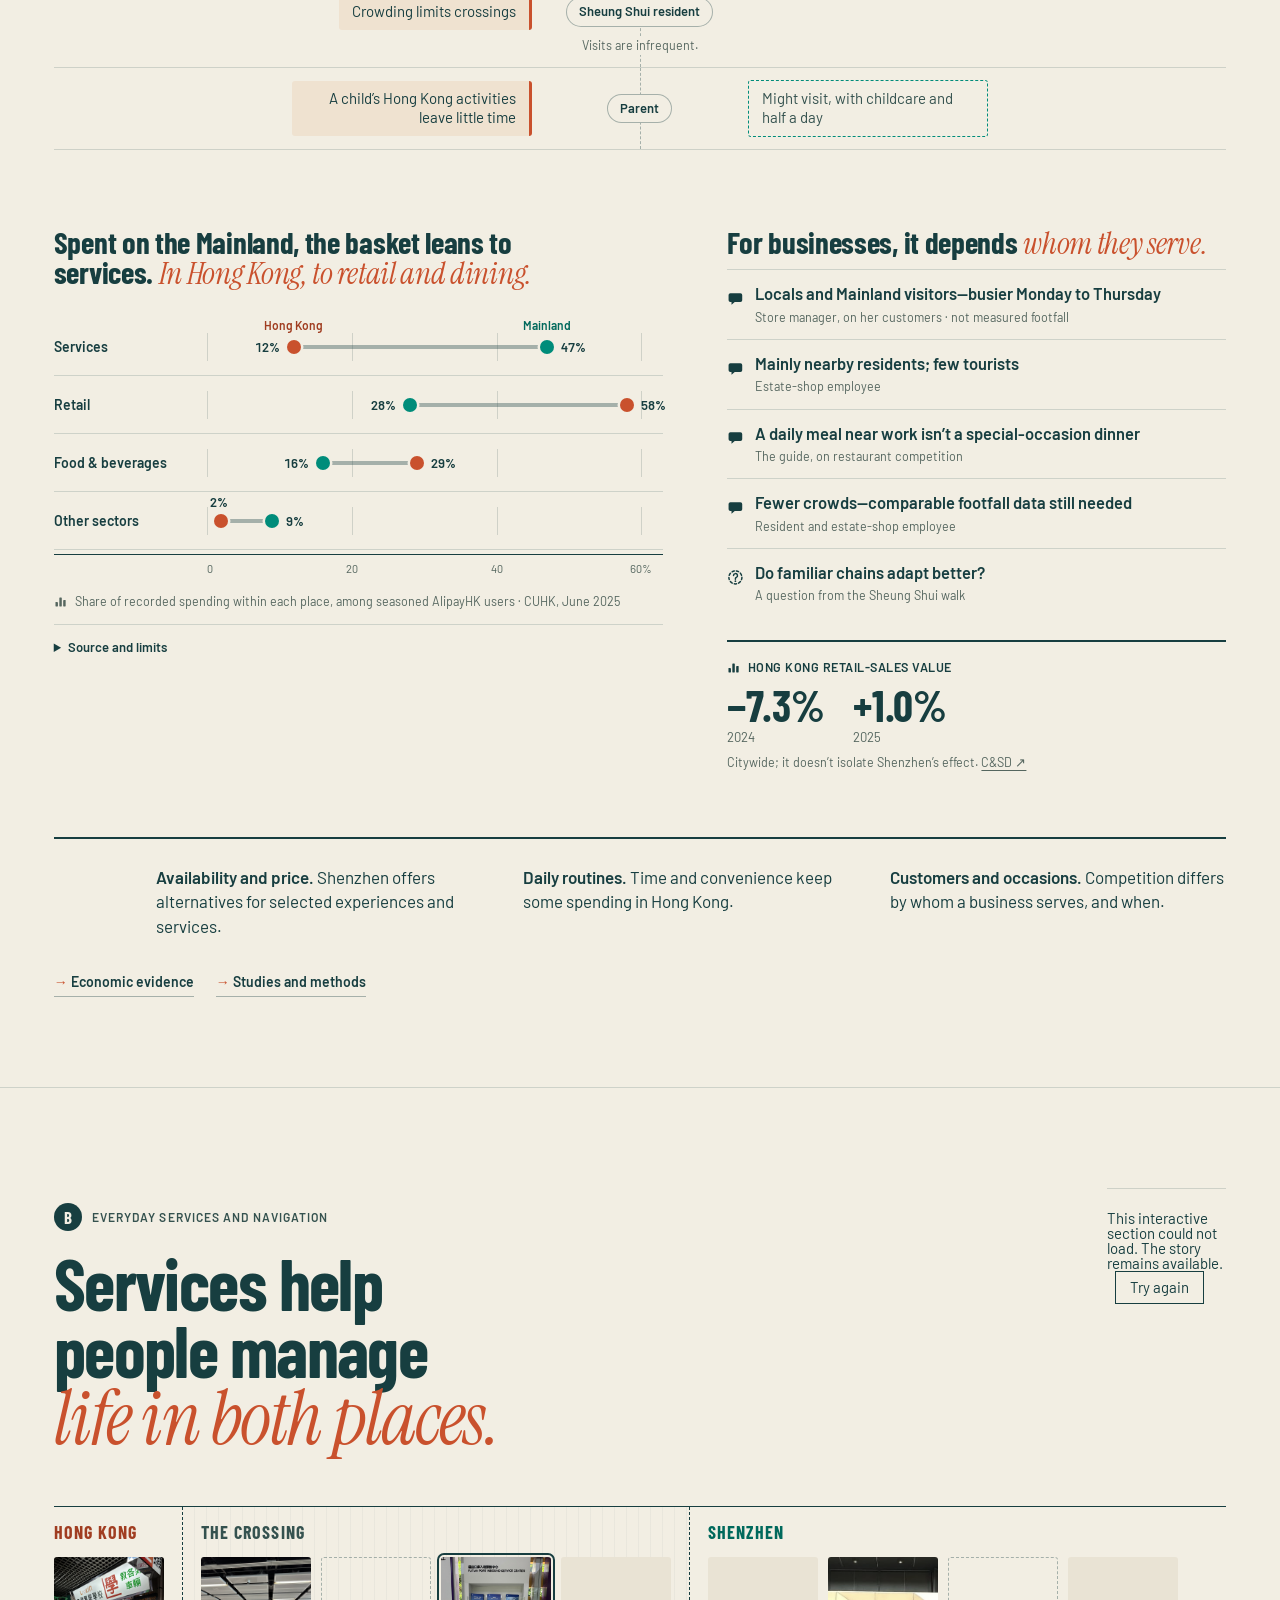
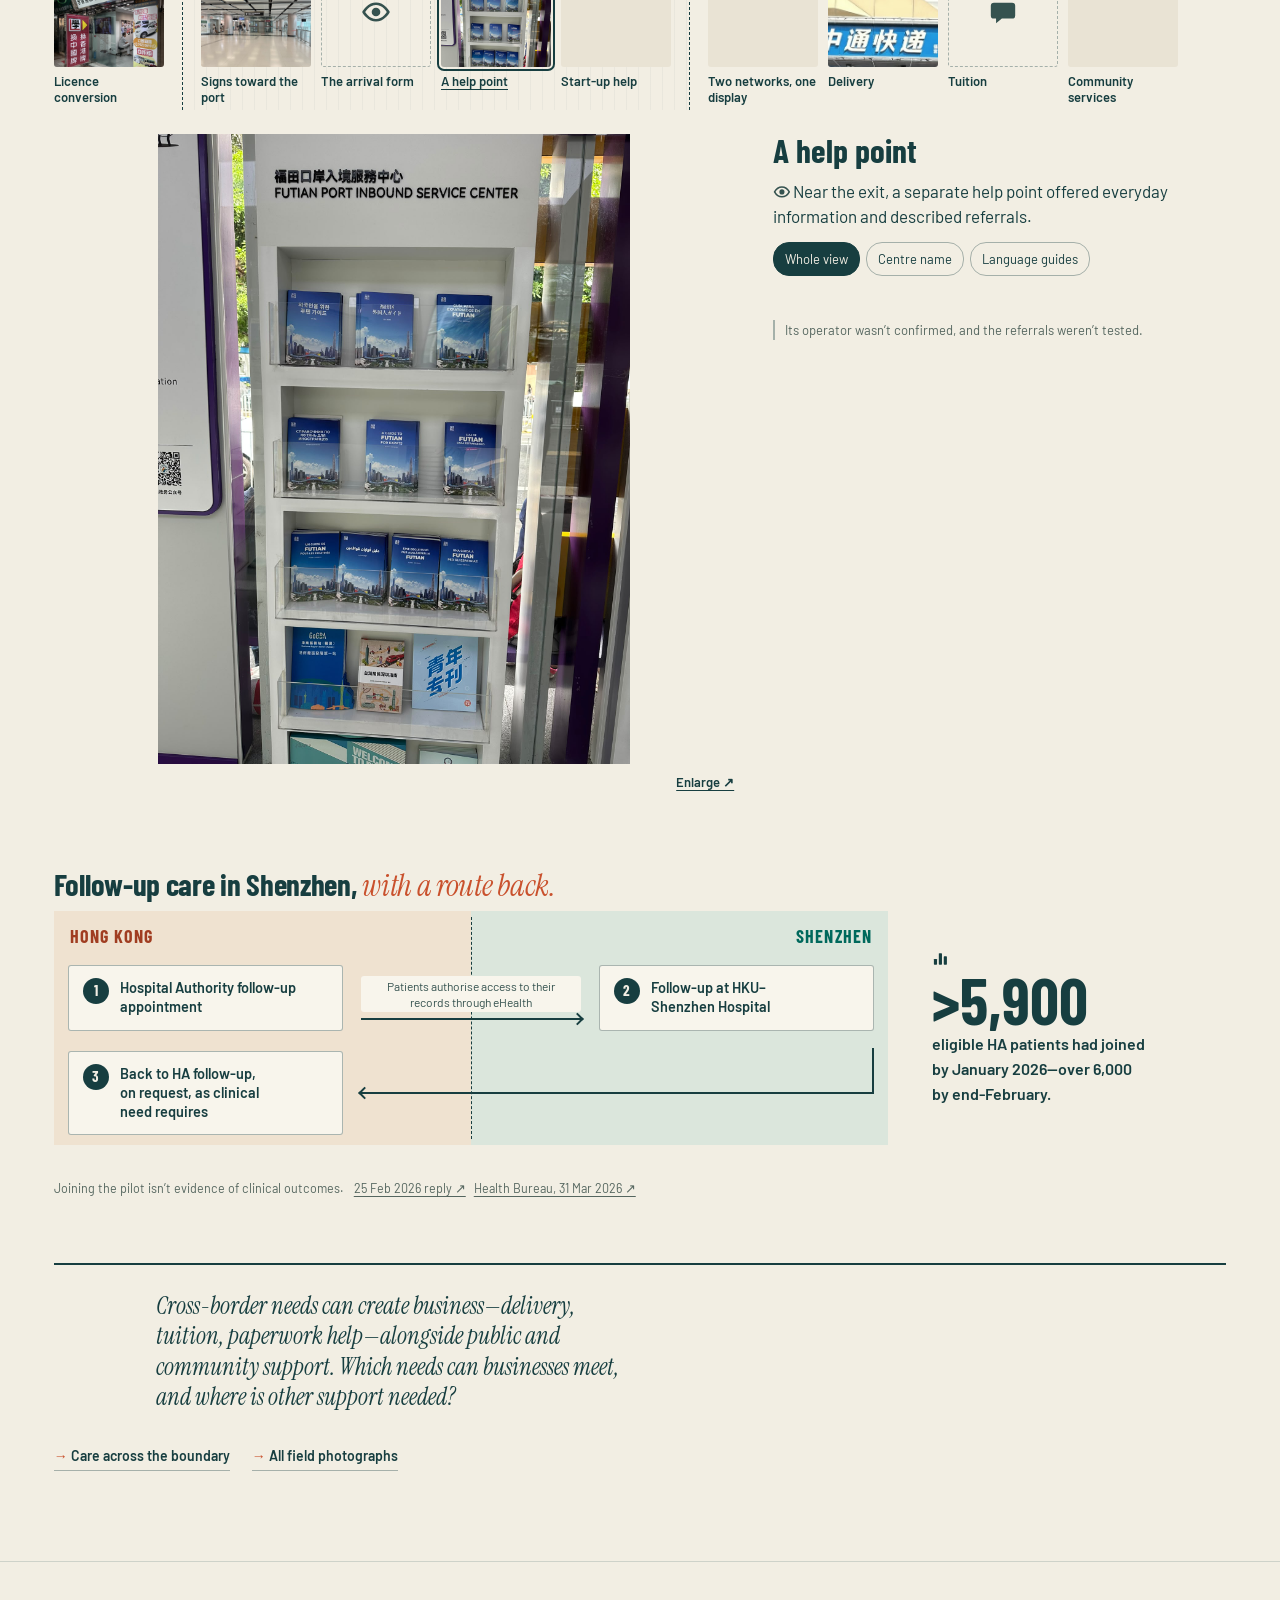
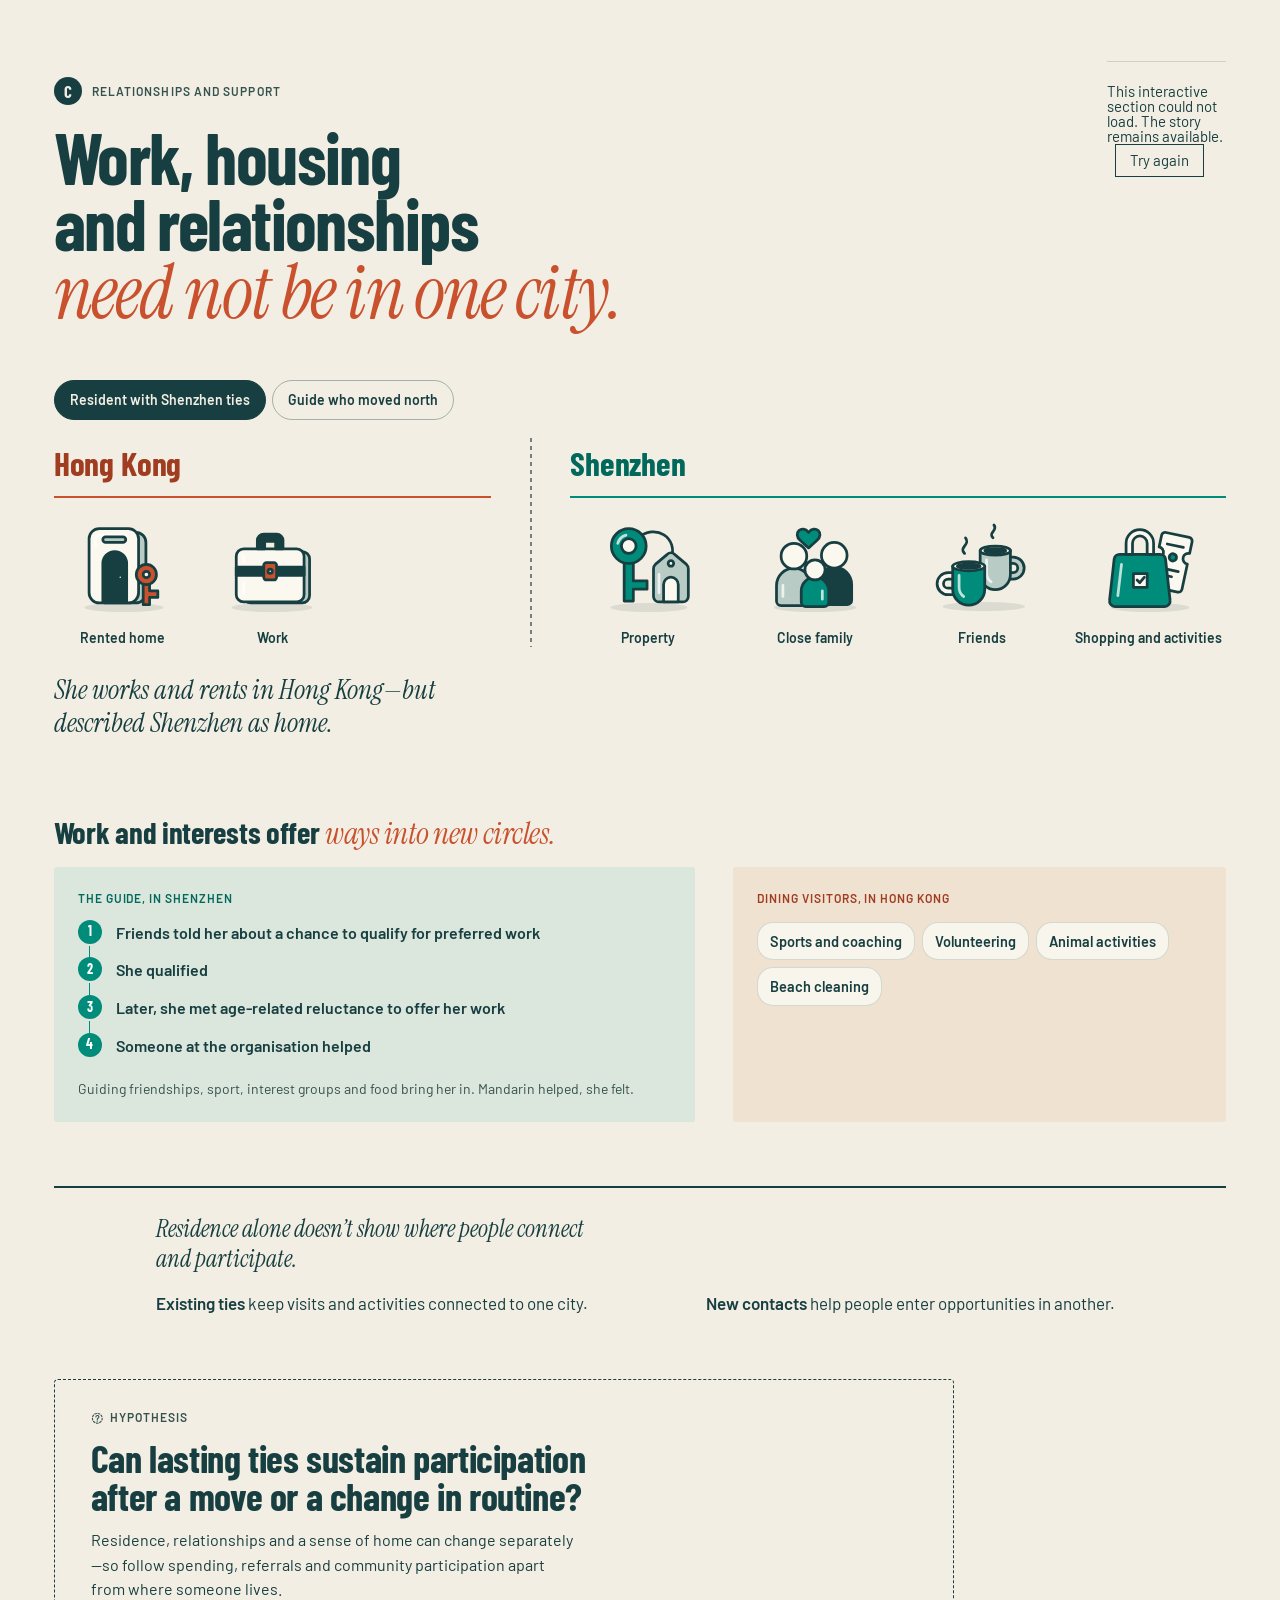
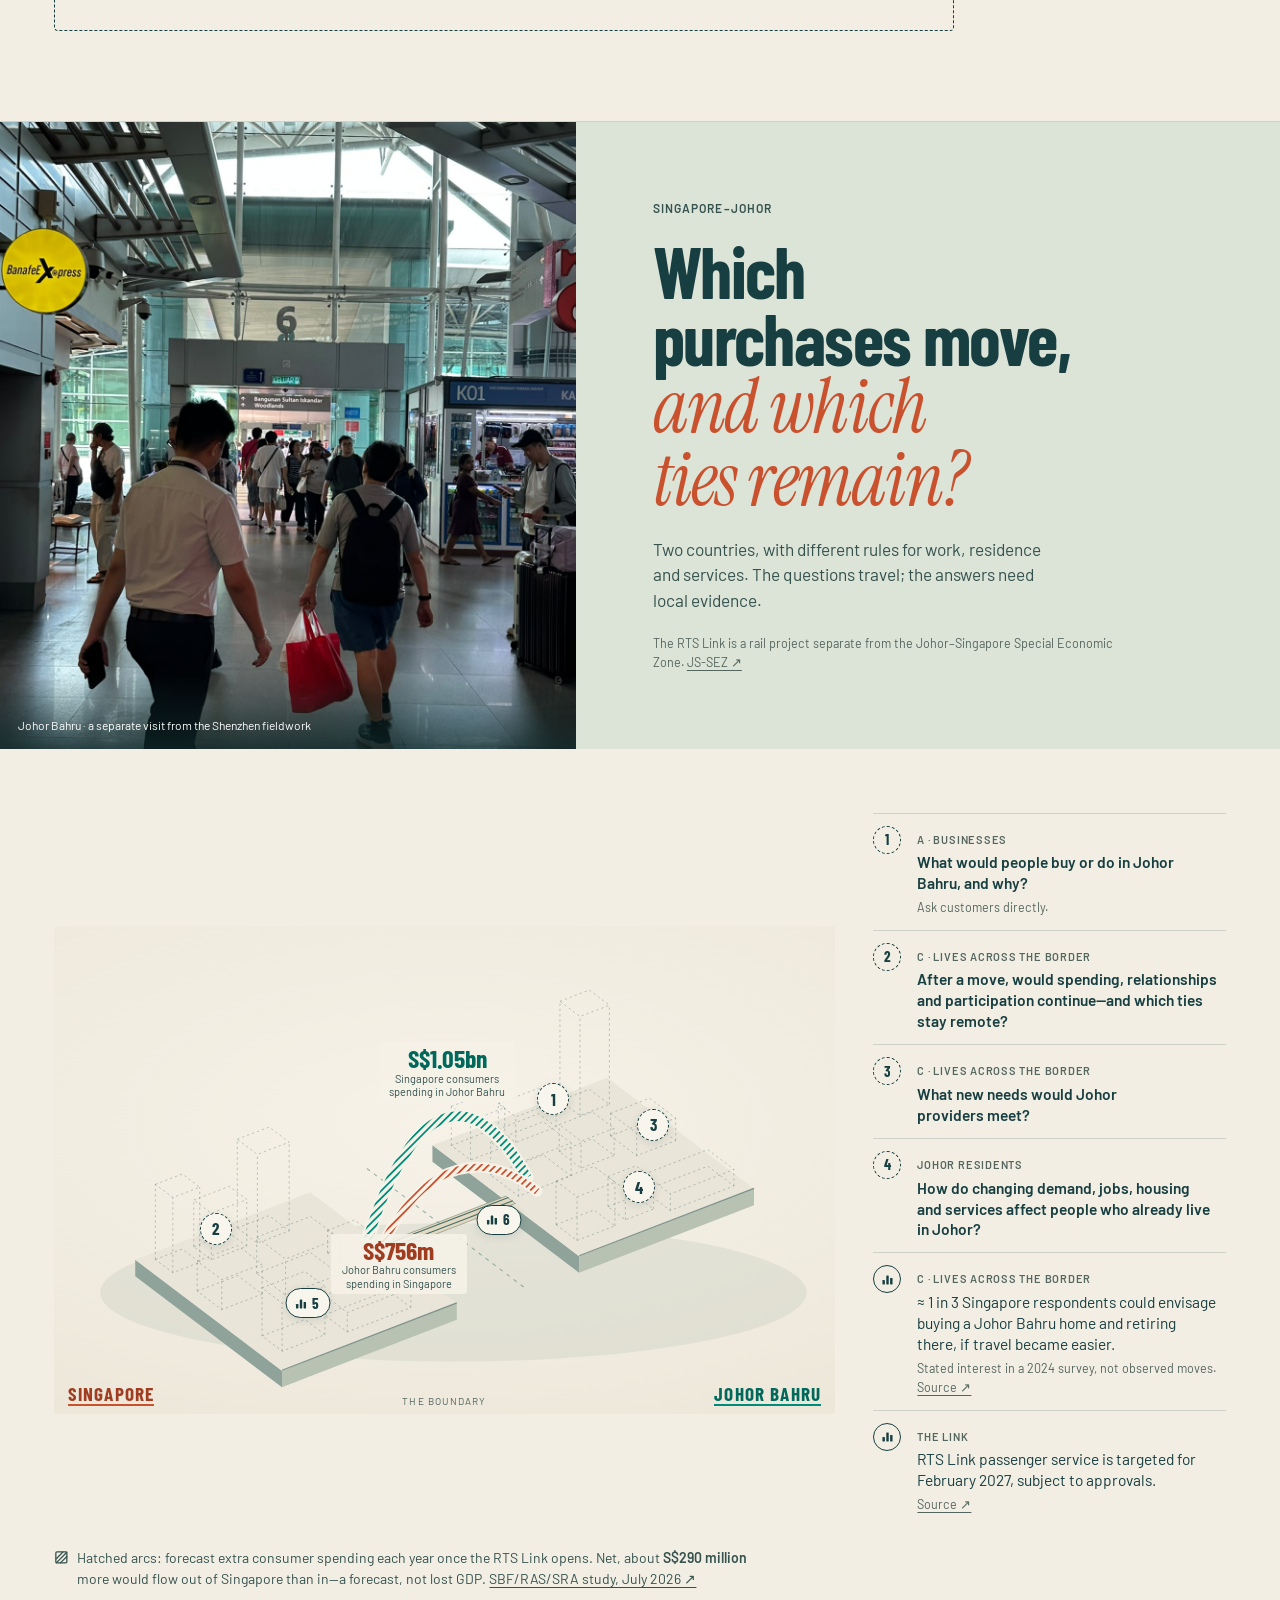
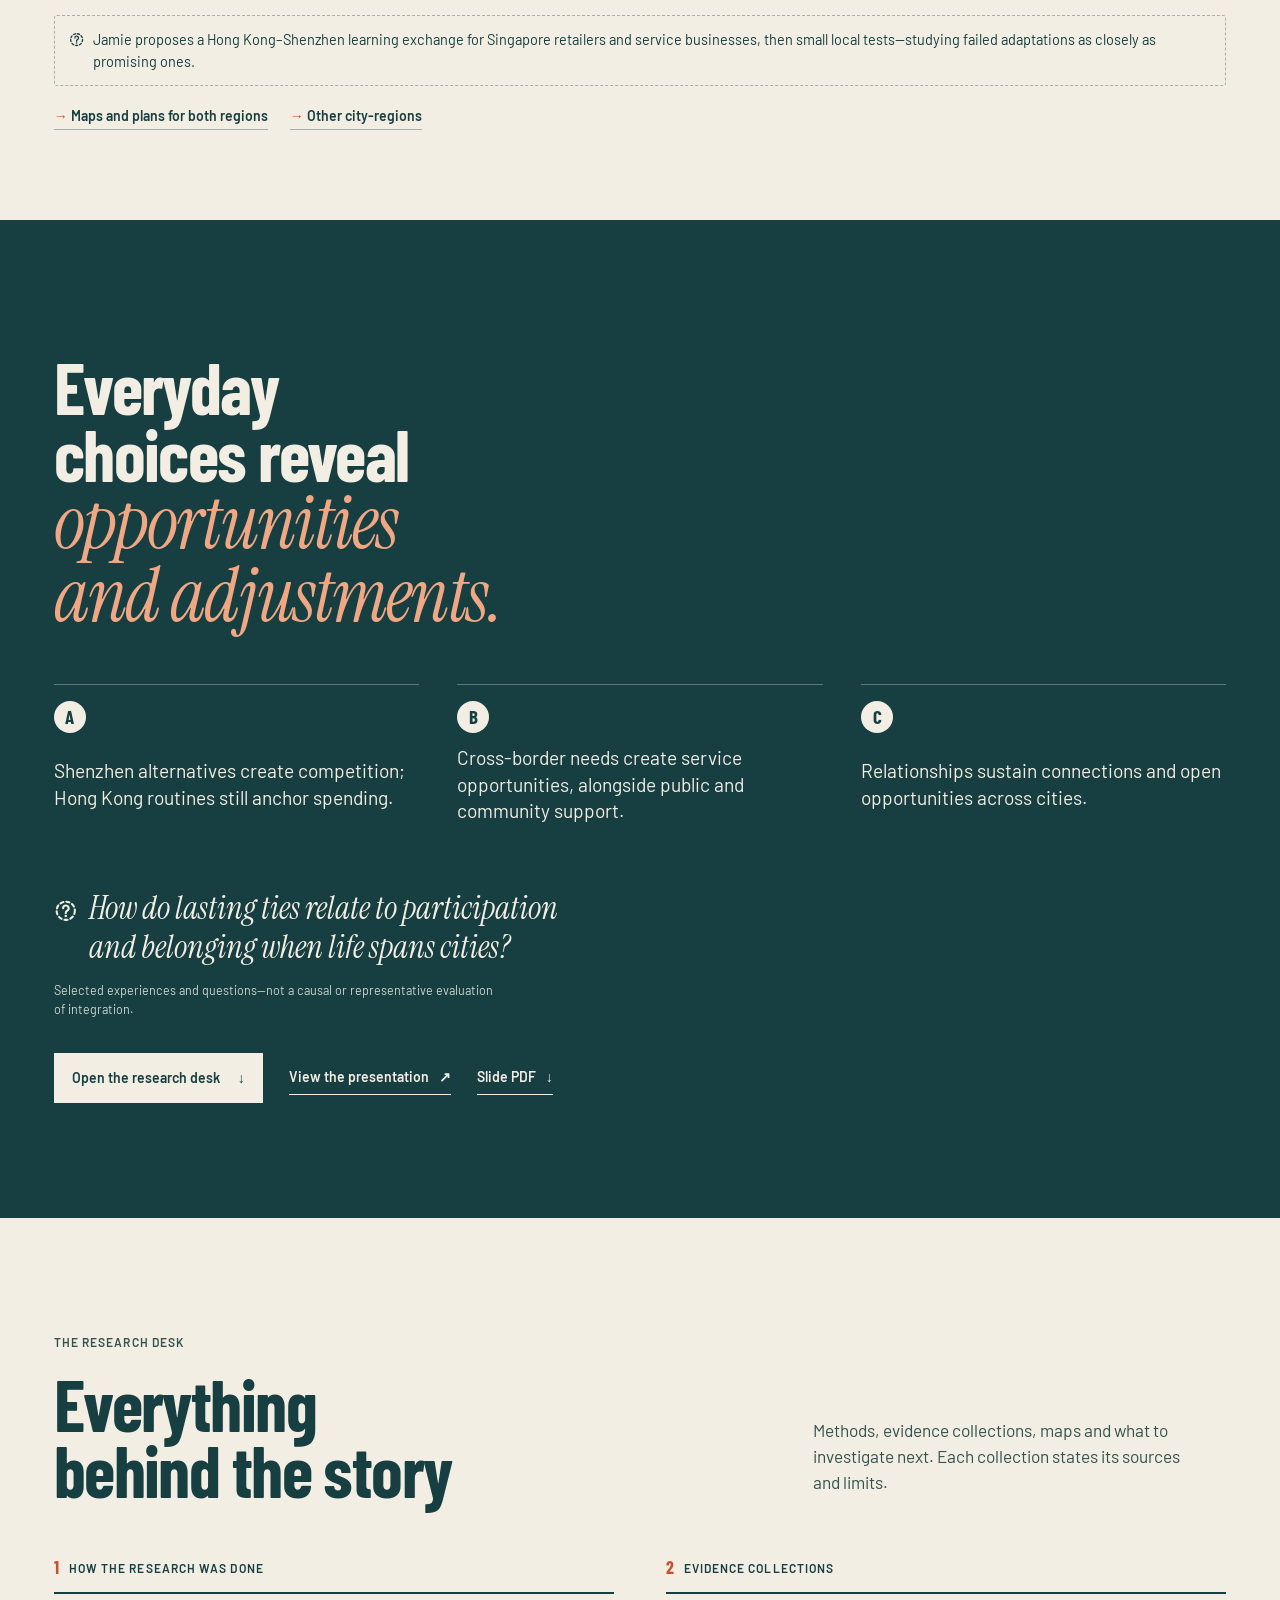
==== commit 721631fc: "Preserve visual draft with evidence and responsive corrections" ====
--- a/feature/index.html
+++ b/feature/index.html
@@ -84,8 +84,8 @@
   <article class="step" data-scene="pupils" id="step-pupils">
     <p class="step-tag"><span>03</span>Cross-border worker or student<span class="step-sig" data-signature="pupils" data-size="40"></span></p>
     <h2>Home on one side. <em>School on the other.</em></h2>
-    <p class="step-figure"><strong>16,139</strong> pupils lived on the Mainland side—not only in Shenzhen—and crossed daily to <button type="button" class="pw side-hk" data-place="hk-school">school in Hong Kong</button> in 2024/25.</p>
-    <p class="step-aside">An official count. No commuter was interviewed for this arrangement.</p>
+    <p class="step-figure"><strong>16,139</strong> pupils lived on the Mainland side and crossed daily to <button type="button" class="pw side-hk" data-place="hk-school">school in Hong Kong</button> in 2024/25.</p>
+    <p class="step-aside">An official count, with no residential-city breakdown. This arrangement uses published evidence rather than an interviewed commuter’s routine.</p>
   </article>
   <article class="step" data-scene="resident" id="step-resident">
     <p class="step-tag"><span>04</span>Hong Kong base, Mainland ties<span class="step-sig" data-signature="resident" data-size="40"></span></p>
@@ -106,7 +106,7 @@
       <li><a href="#step-resident"><span data-signature="resident" data-size="52"></span><small>Resident</small></a></li>
       <li><a href="#step-manager"><span data-signature="manager" data-size="52"></span><small>Store manager</small></a></li>
     </ul>
-    <p>Five examples, five combinations. None moves a whole life. Each combines particular parts of two places, and each leaves something unknown. The arrangements overlap; they aren’t population types.</p>
+    <p>The guide moved home; her family visits to Hong Kong continued. The store manager crosses for meals but keeps most shopping in Hong Kong. Five examples, different combinations—not population types.</p>
     <p><a class="text-link" href="#ledger">Eight accounts and an official count, side by side <span aria-hidden="true">↓</span></a></p>
   </article>
  </div>
@@ -171,7 +171,7 @@
   </div>
 
   <aside class="takeaway" aria-label="What lens B suggests">
-    <p class="takeaway-line">Cross-border needs also create business—delivery, tuition, paperwork help—alongside public and community support where commercial provision falls short. How much, this study doesn’t measure.</p>
+    <p class="takeaway-line">Cross-border needs can create business—delivery, tuition, paperwork help—alongside public and community support. Which needs can businesses meet, and where is other support needed?</p>
   </aside>
   <p class="go-deeper"><a href="#care-evidence">Care across the boundary</a><a href="#street-level">All field photographs</a></p>
 </section>
--- a/feature/edition.css
+++ b/feature/edition.css
@@ -301,6 +301,7 @@
 .lband-rows .lrow:last-child{border-bottom:0}
 .lrow-who{display:grid;grid-template-columns:1fr auto;gap:2px 8px;align-items:center;border:0;background:none;padding:12px 0;text-align:left;width:100%}
 .lrow-name{font-weight:600;font-size:15px;line-height:1.25}
+.lrow-context{grid-column:2;grid-row:2;font-size:12px;line-height:1.35;color:var(--ink-soft);margin-top:3px}
 .lrow-who{grid-template-columns:auto 1fr auto!important;column-gap:10px!important}
 .lrow-sig{grid-row:1 / span 2;display:flex}
 .lrow-name{grid-column:2}
@@ -335,9 +336,8 @@
 .lmark[data-side=sz]{background:var(--sz-tint);box-shadow:inset 0 0 0 1px #008c7a40}
 .lmark[data-side=sz] .glyph{color:var(--sz-text)}
 .lrow-unknown{display:flex;flex-wrap:wrap;gap:4px}
-.lmark.is-beyond{margin-left:auto;background:repeating-linear-gradient(135deg,transparent 0 6px,#008c7a14 6px 7px);box-shadow:none;border:1.5px dashed var(--sz);color:var(--ink)}
-.lmark.is-beyond .glyph{color:var(--sz-text)}
-.beyond-arrow{width:16px;height:10px;flex:none;fill:none;stroke:var(--sz-text);stroke-width:1.5;stroke-linecap:round;stroke-linejoin:round}
+.lmark.is-mainland{background:repeating-linear-gradient(135deg,transparent 0 6px,#008c7a14 6px 7px);box-shadow:none;border:1.5px dashed var(--sz);color:var(--ink)}
+.lmark.is-mainland .glyph{color:var(--sz-text)}
 .lmark.is-unknown{padding:4px;border-radius:50%;border:1.5px dashed var(--rule-strong);color:var(--muted)}
 .lmark.is-unknown .glyph{width:14px;height:14px}
 .ledger[data-highlight]:not([data-highlight=all]) .lmark{opacity:.22}
@@ -427,8 +427,8 @@
 .stat-limit{grid-column:1 / -1;font-size:12.5px;color:var(--muted)}
 
 /* Lens B: trail */
-.trail{display:grid;gap:24px}
-.tr-line{display:grid;grid-template-columns:auto auto 1fr;gap:0;border-top:1px solid var(--ink);position:relative}
+.trail{display:grid;gap:24px;min-width:0}
+.tr-line{display:grid;grid-template-columns:auto auto 1fr;gap:0;border-top:1px solid var(--ink);position:relative;min-width:0}
 .tr-zone{padding:12px 18px 4px 0;position:relative}
 .tr-zone+.tr-zone{padding-left:18px;border-left:1px dashed var(--ink)}
 .tr-zone-name{font-family:var(--font-display);font-size:18px;letter-spacing:.06em;text-transform:uppercase;margin-bottom:10px}
@@ -694,6 +694,9 @@
   .lens-pair{grid-template-columns:1fr}
   .echo{grid-template-columns:1fr}
   .desk-groups{grid-template-columns:1fr}
+  .tr-line{display:flex;overflow-x:auto;scroll-snap-type:x proximity;margin-inline:calc(-1 * var(--gutter));padding-inline:var(--gutter);scrollbar-width:thin}
+  .tr-zone{flex:none;scroll-snap-align:start}
+  .tr-stop{width:96px}
   .tr-view{grid-template-columns:1fr}
   .tr-text{position:static}
   .care{grid-template-columns:1fr}
@@ -740,9 +743,7 @@
   .reason{font-size:14px;padding:7px 10px}
   .bk-row,.bk-axis{grid-template-columns:76px 1fr;gap:10px}
   .bk-label{font-size:13px}
-  .tr-line{display:flex;overflow-x:auto;scroll-snap-type:x proximity;margin-inline:calc(-1 * var(--gutter));padding-inline:var(--gutter);scrollbar-width:none}
-  .tr-zone{flex:none;scroll-snap-align:start}
-  .tr-stop{width:96px}
+  .tr-line{scrollbar-width:none}
   .tr-view{min-height:0}
   .care-flow{grid-template-columns:minmax(0,1fr) 56px minmax(0,1fr)}
   .care-node{margin:8px 6px;padding:10px;font-size:13px;grid-template-columns:22px 1fr}
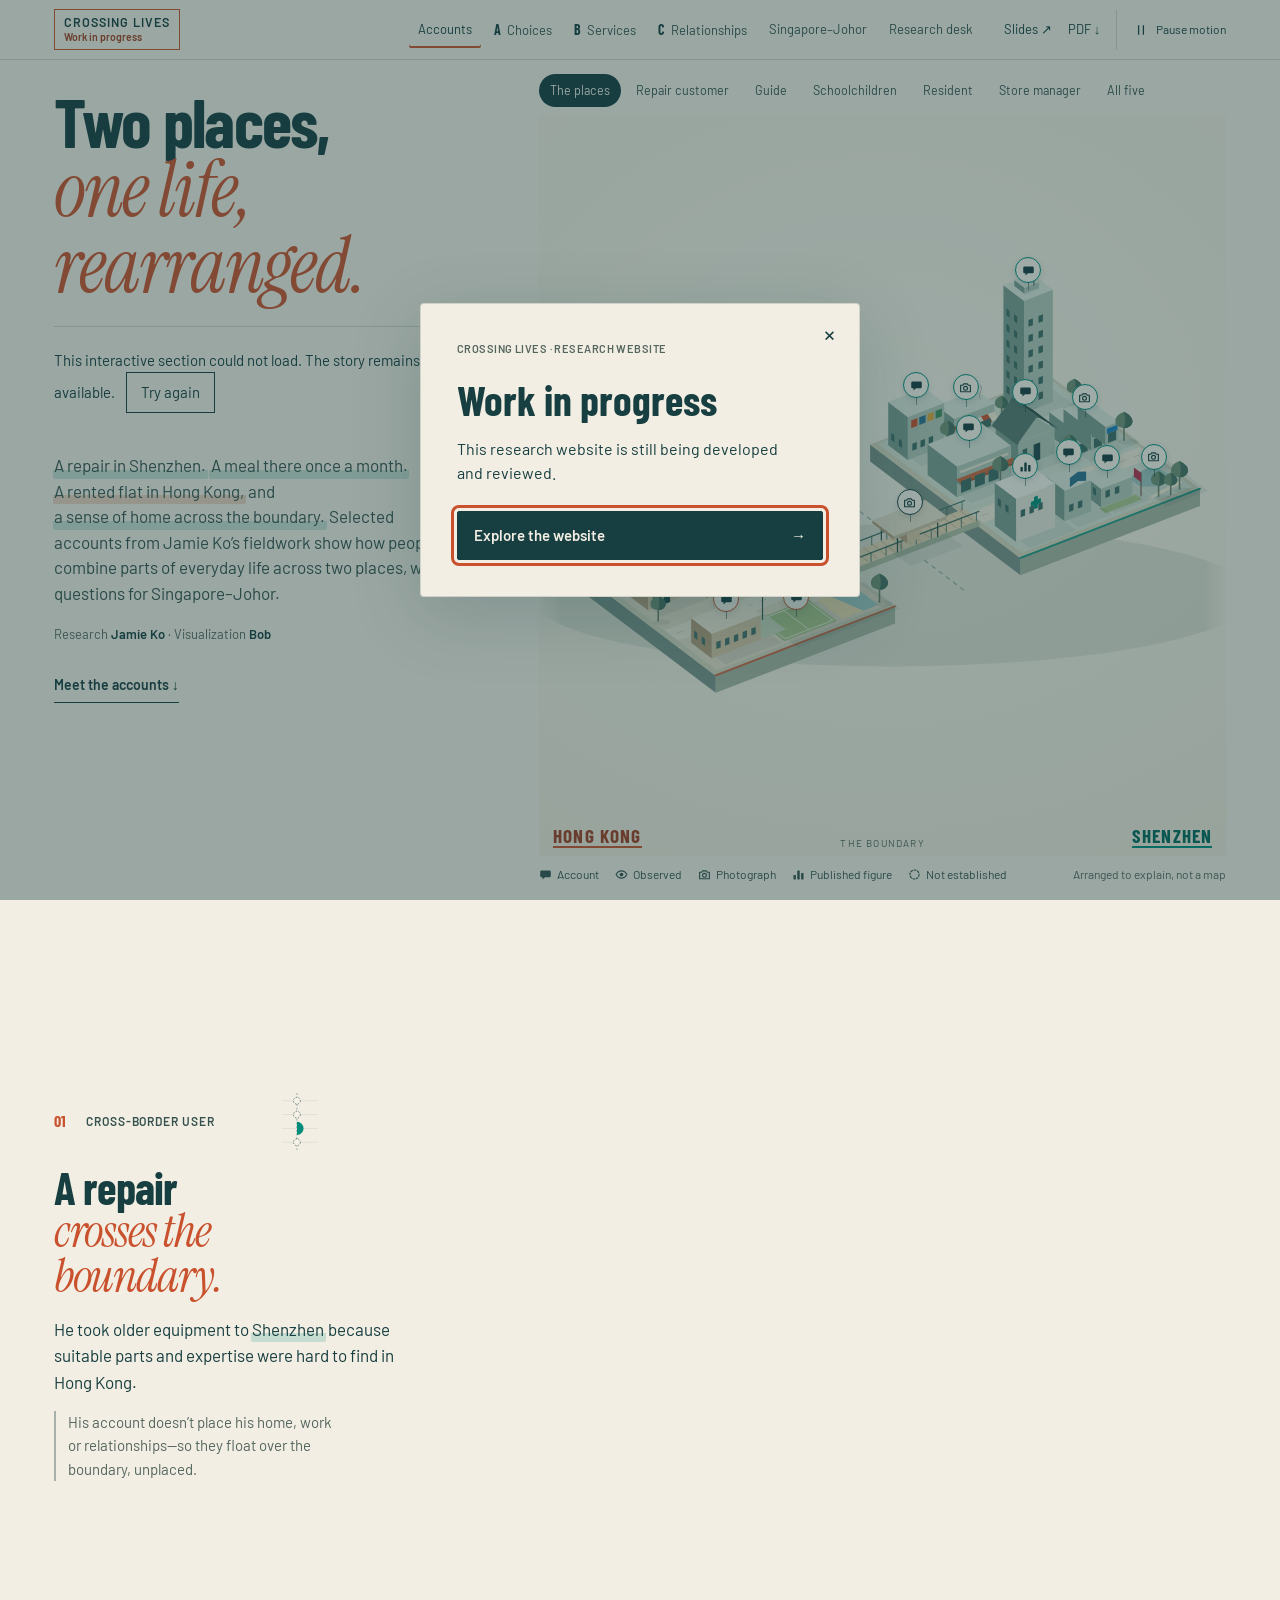
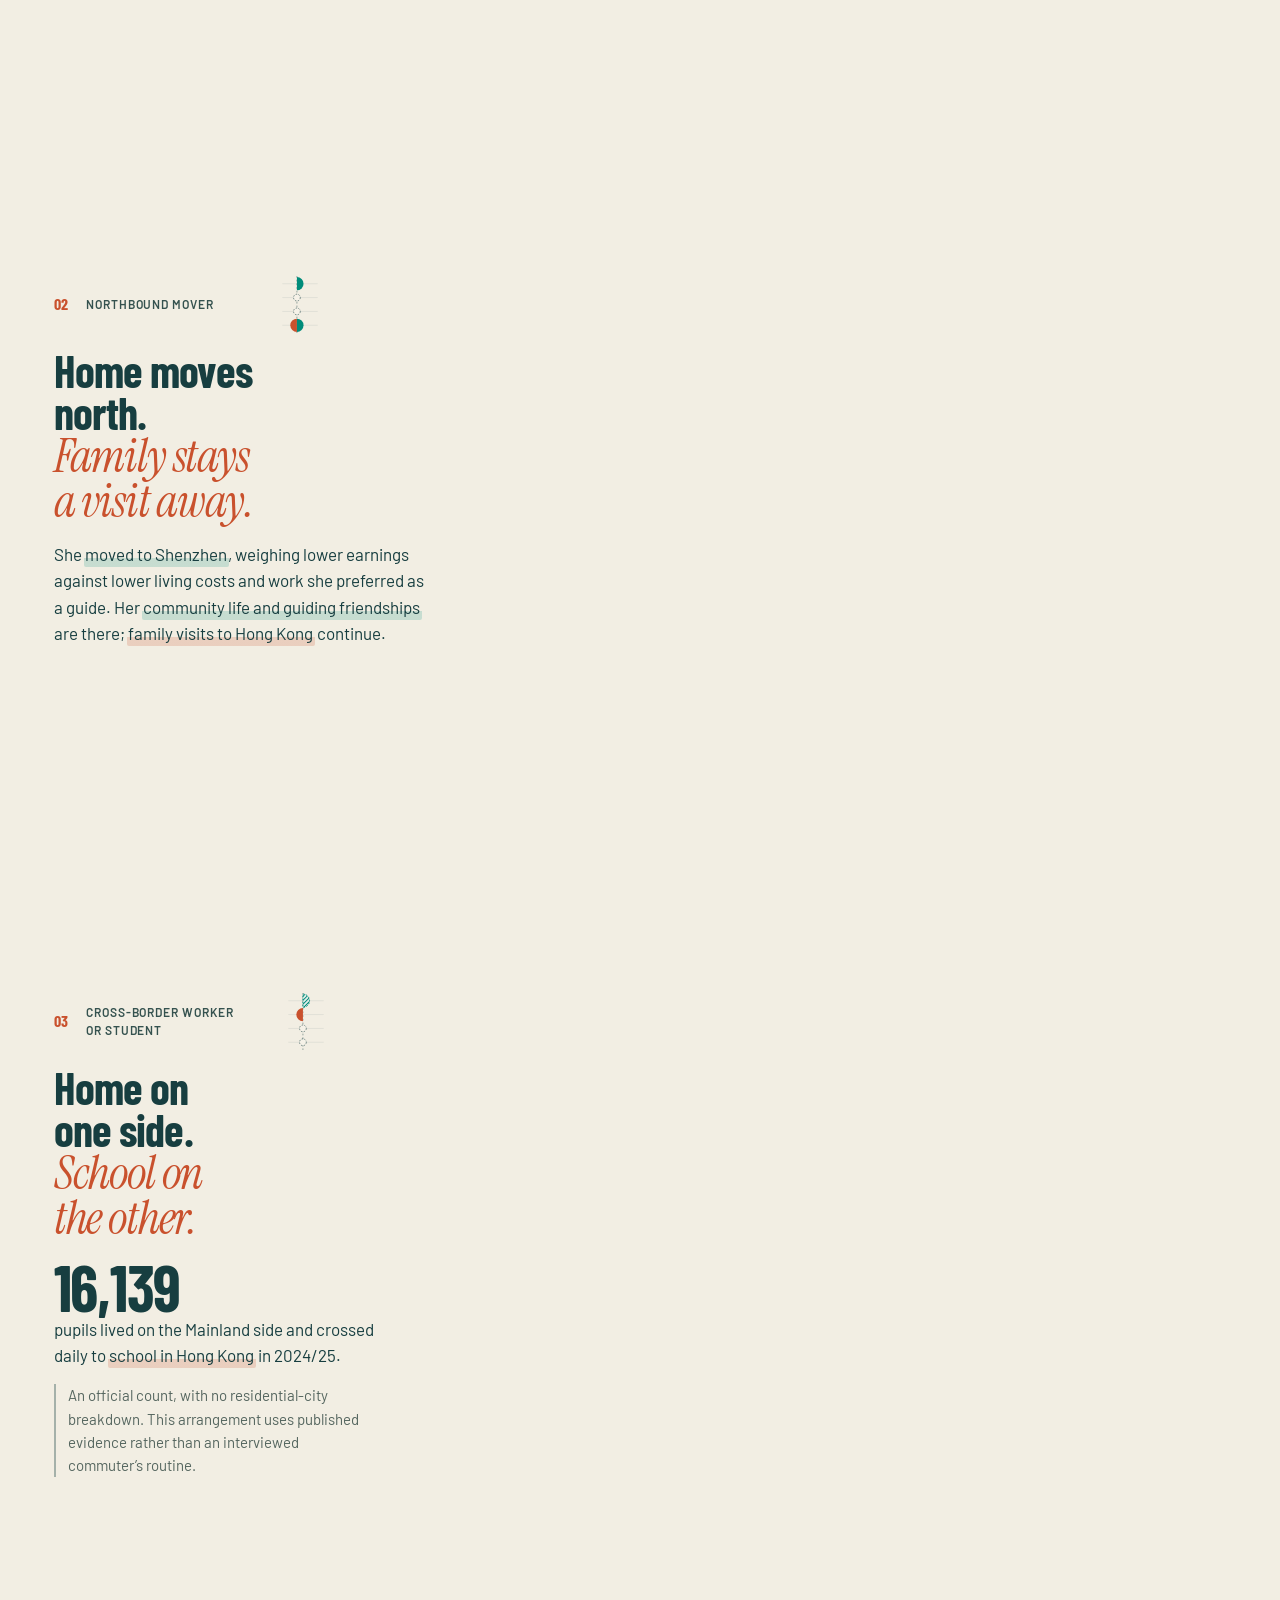
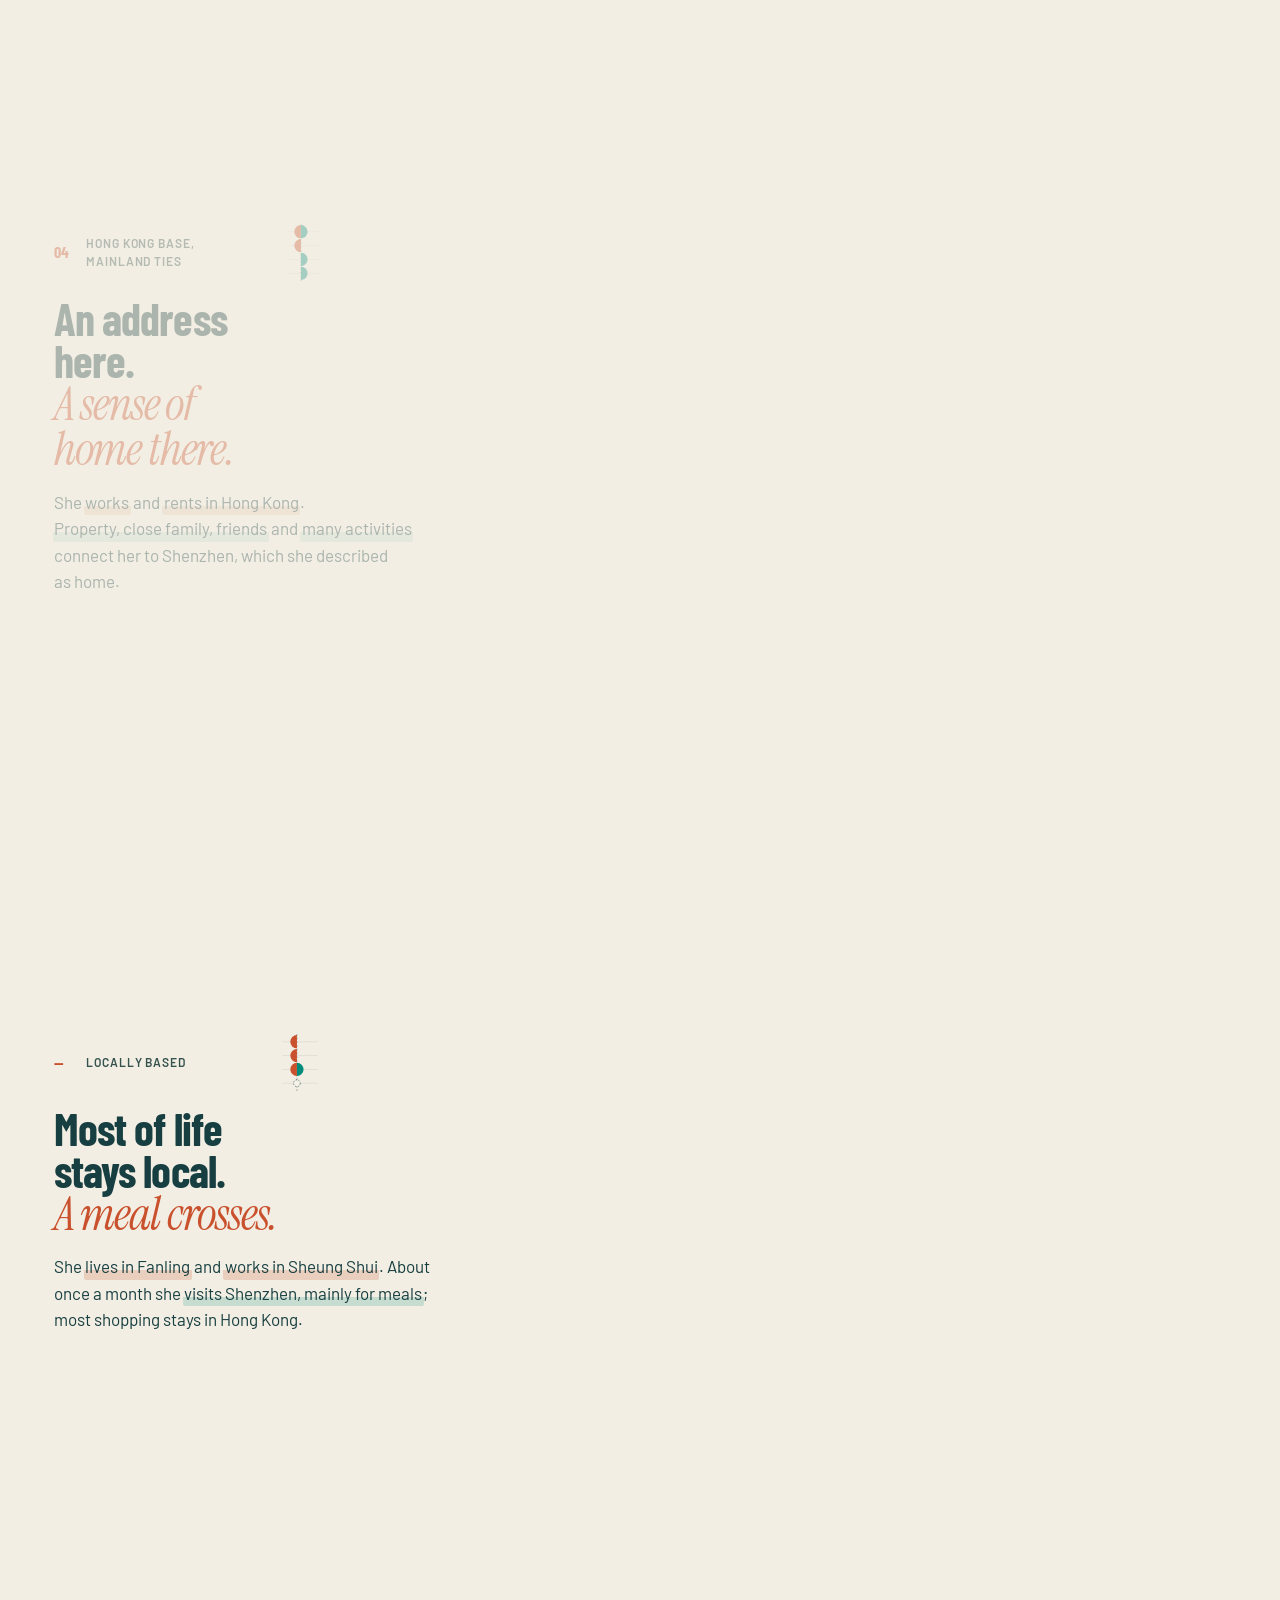
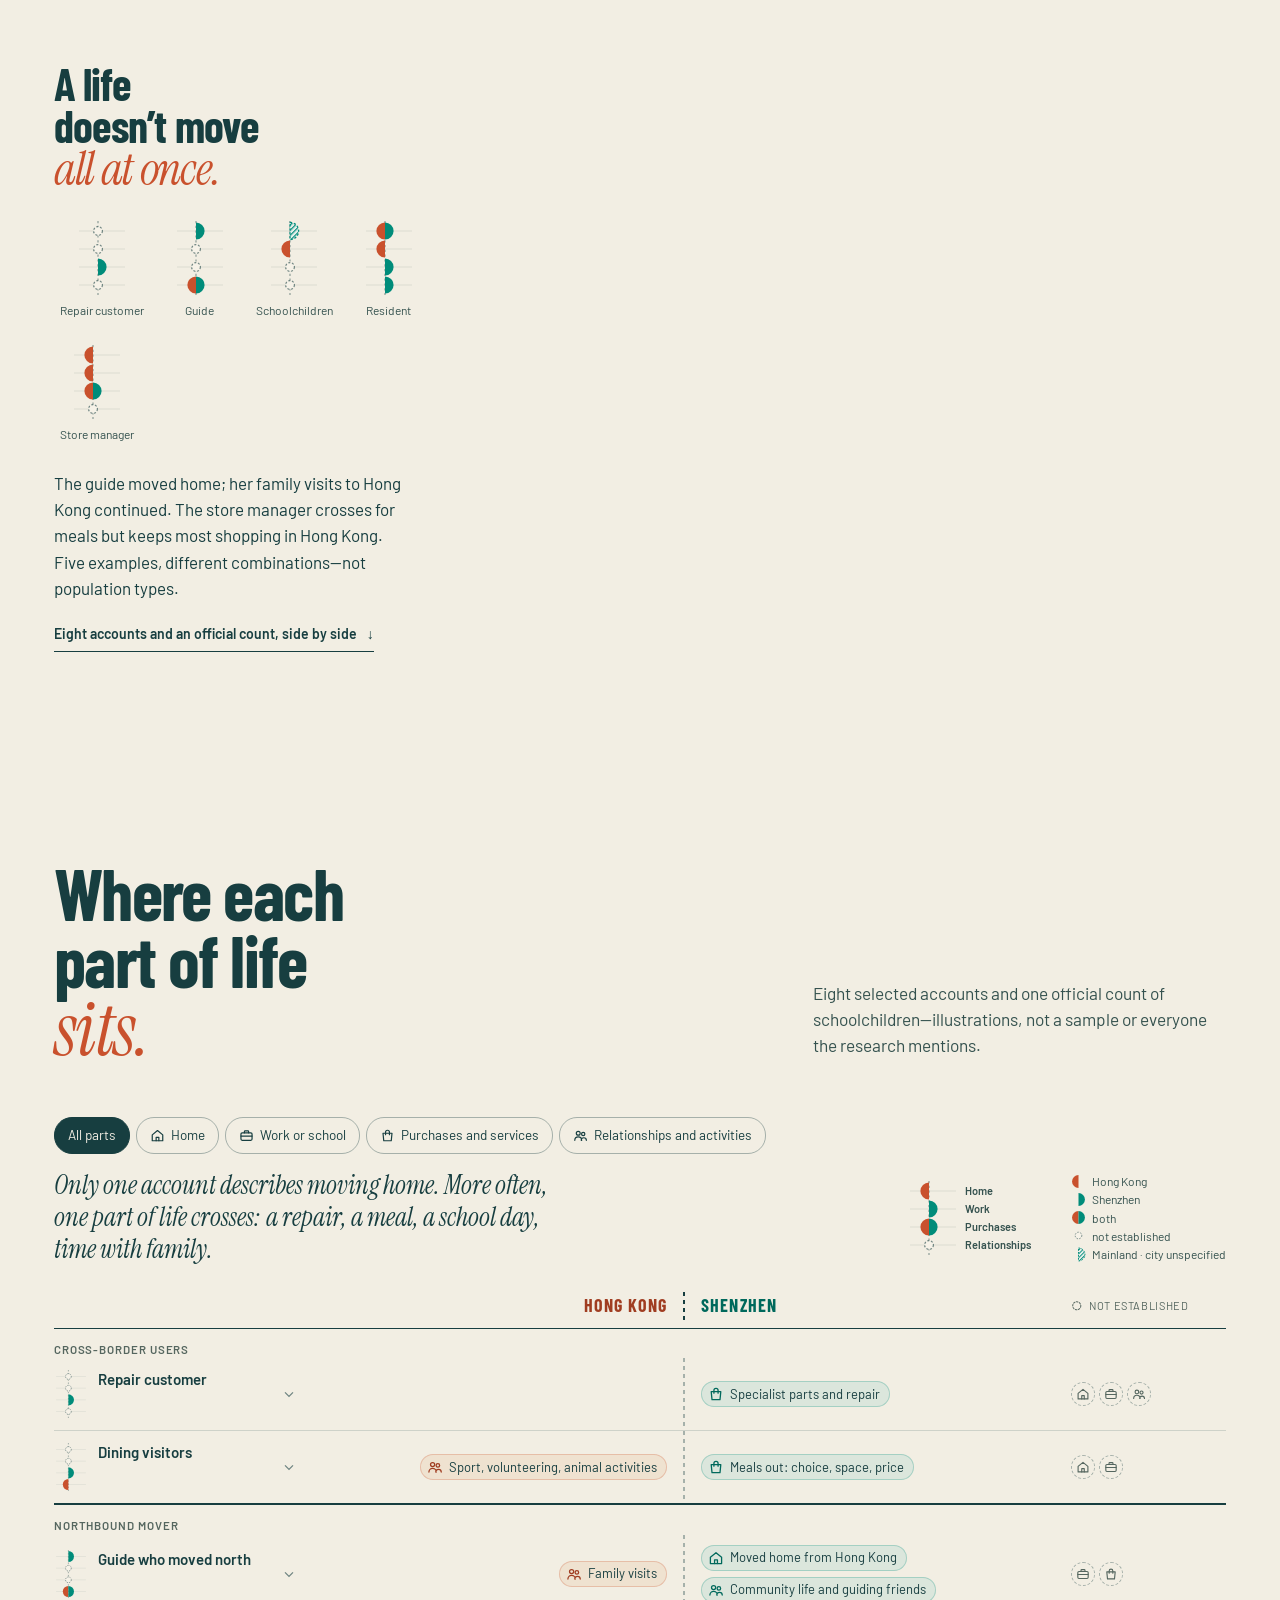
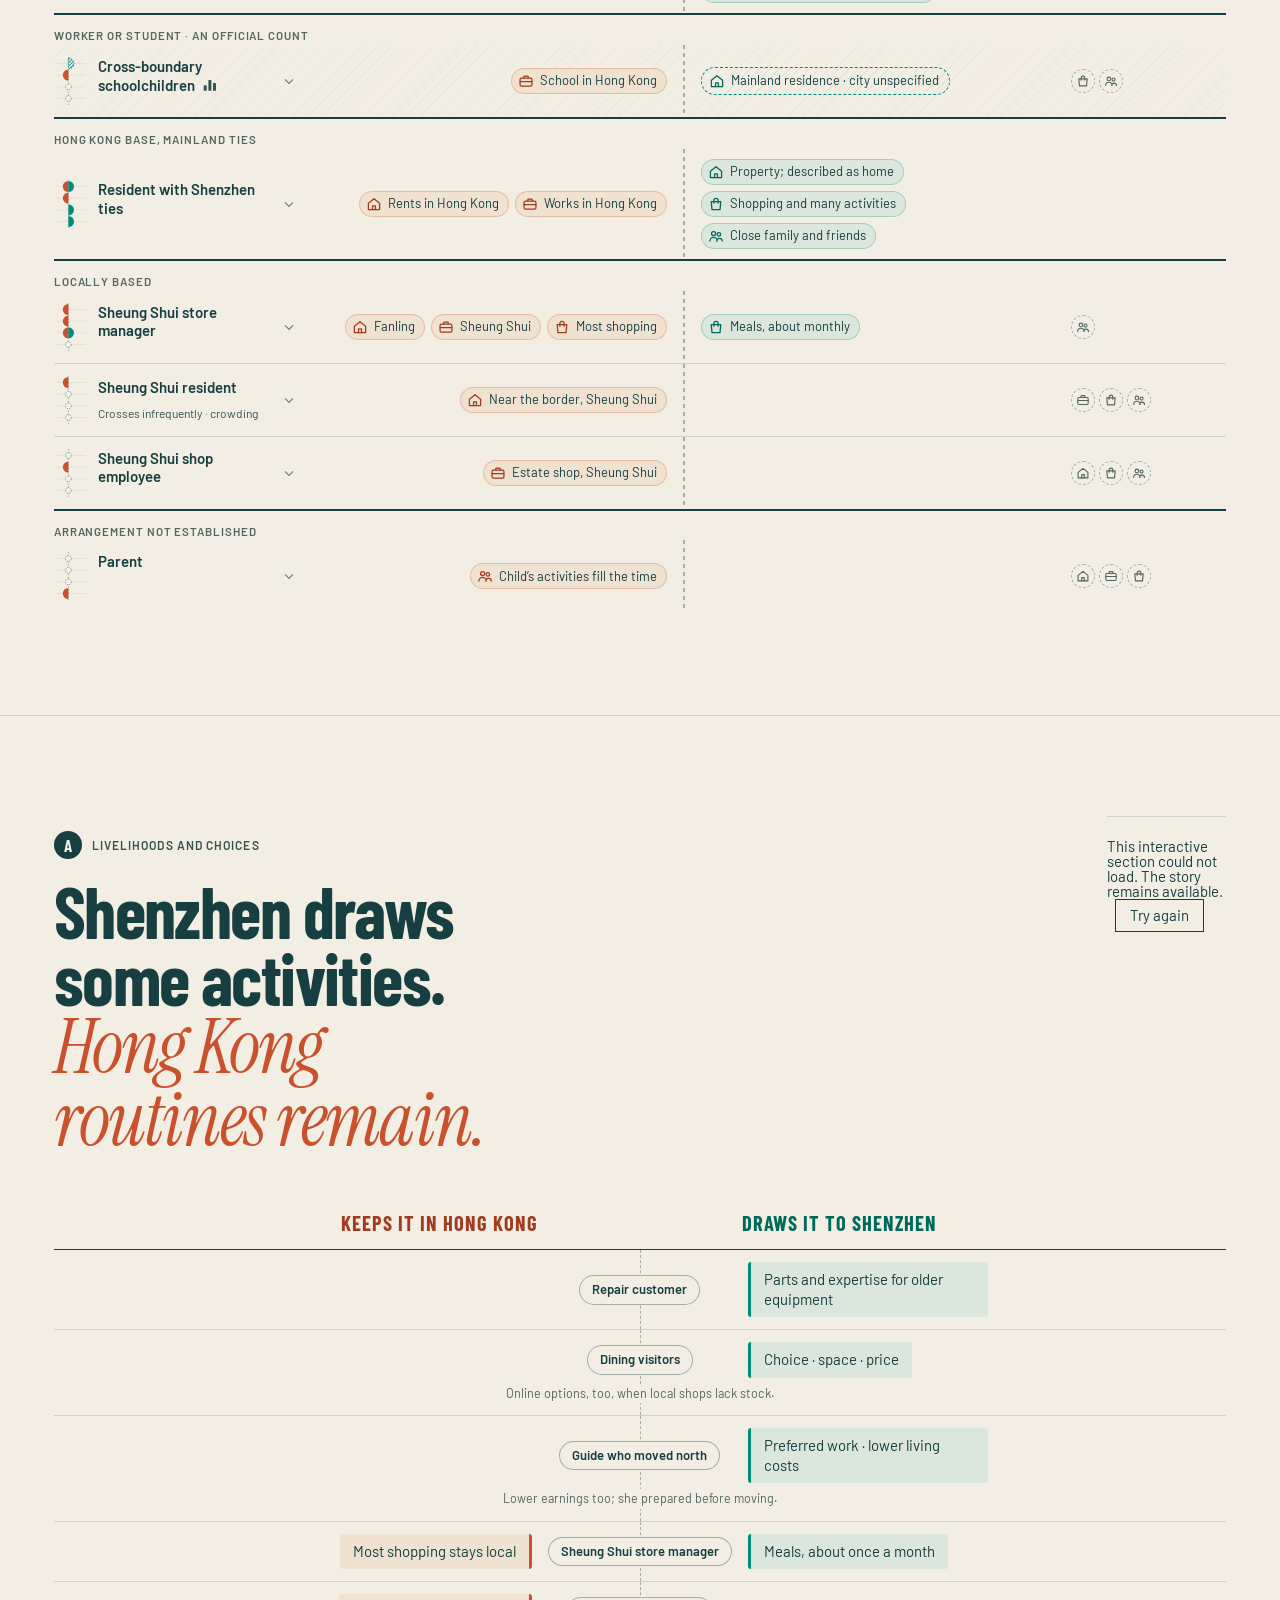
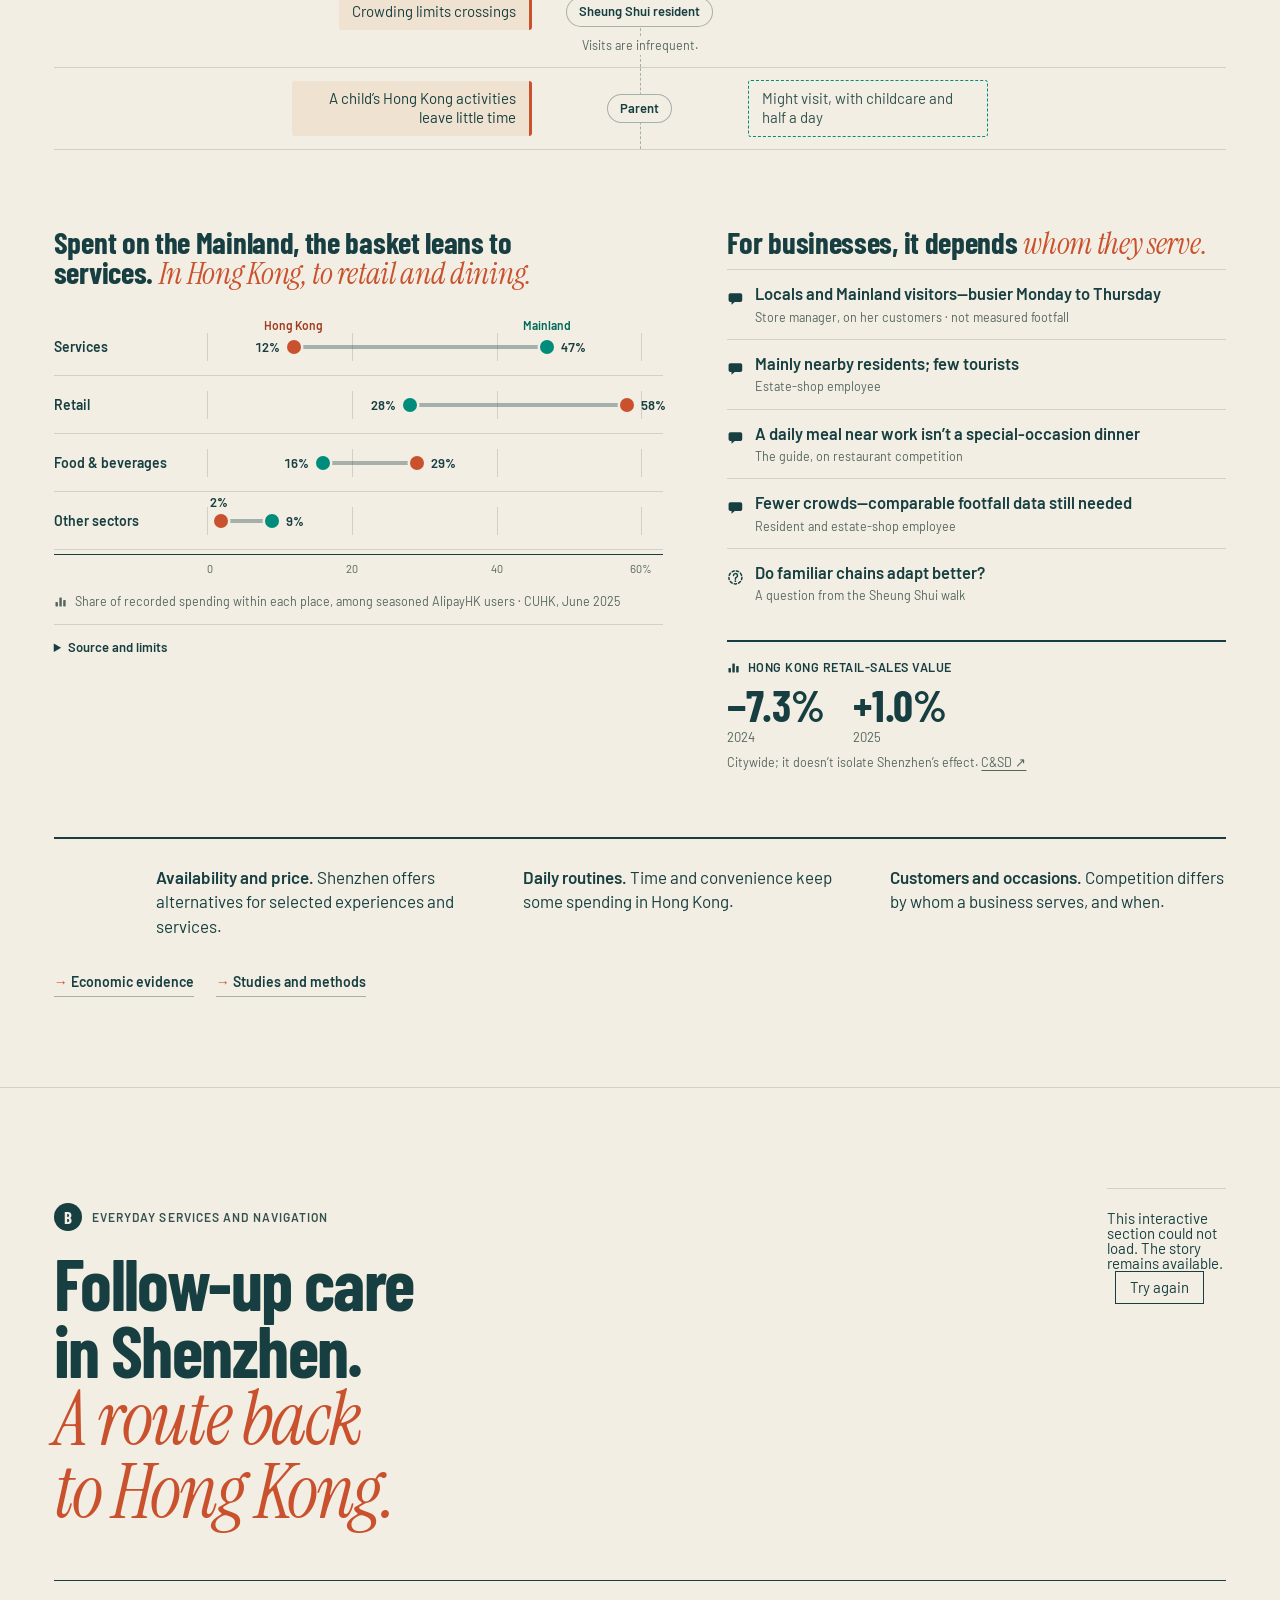
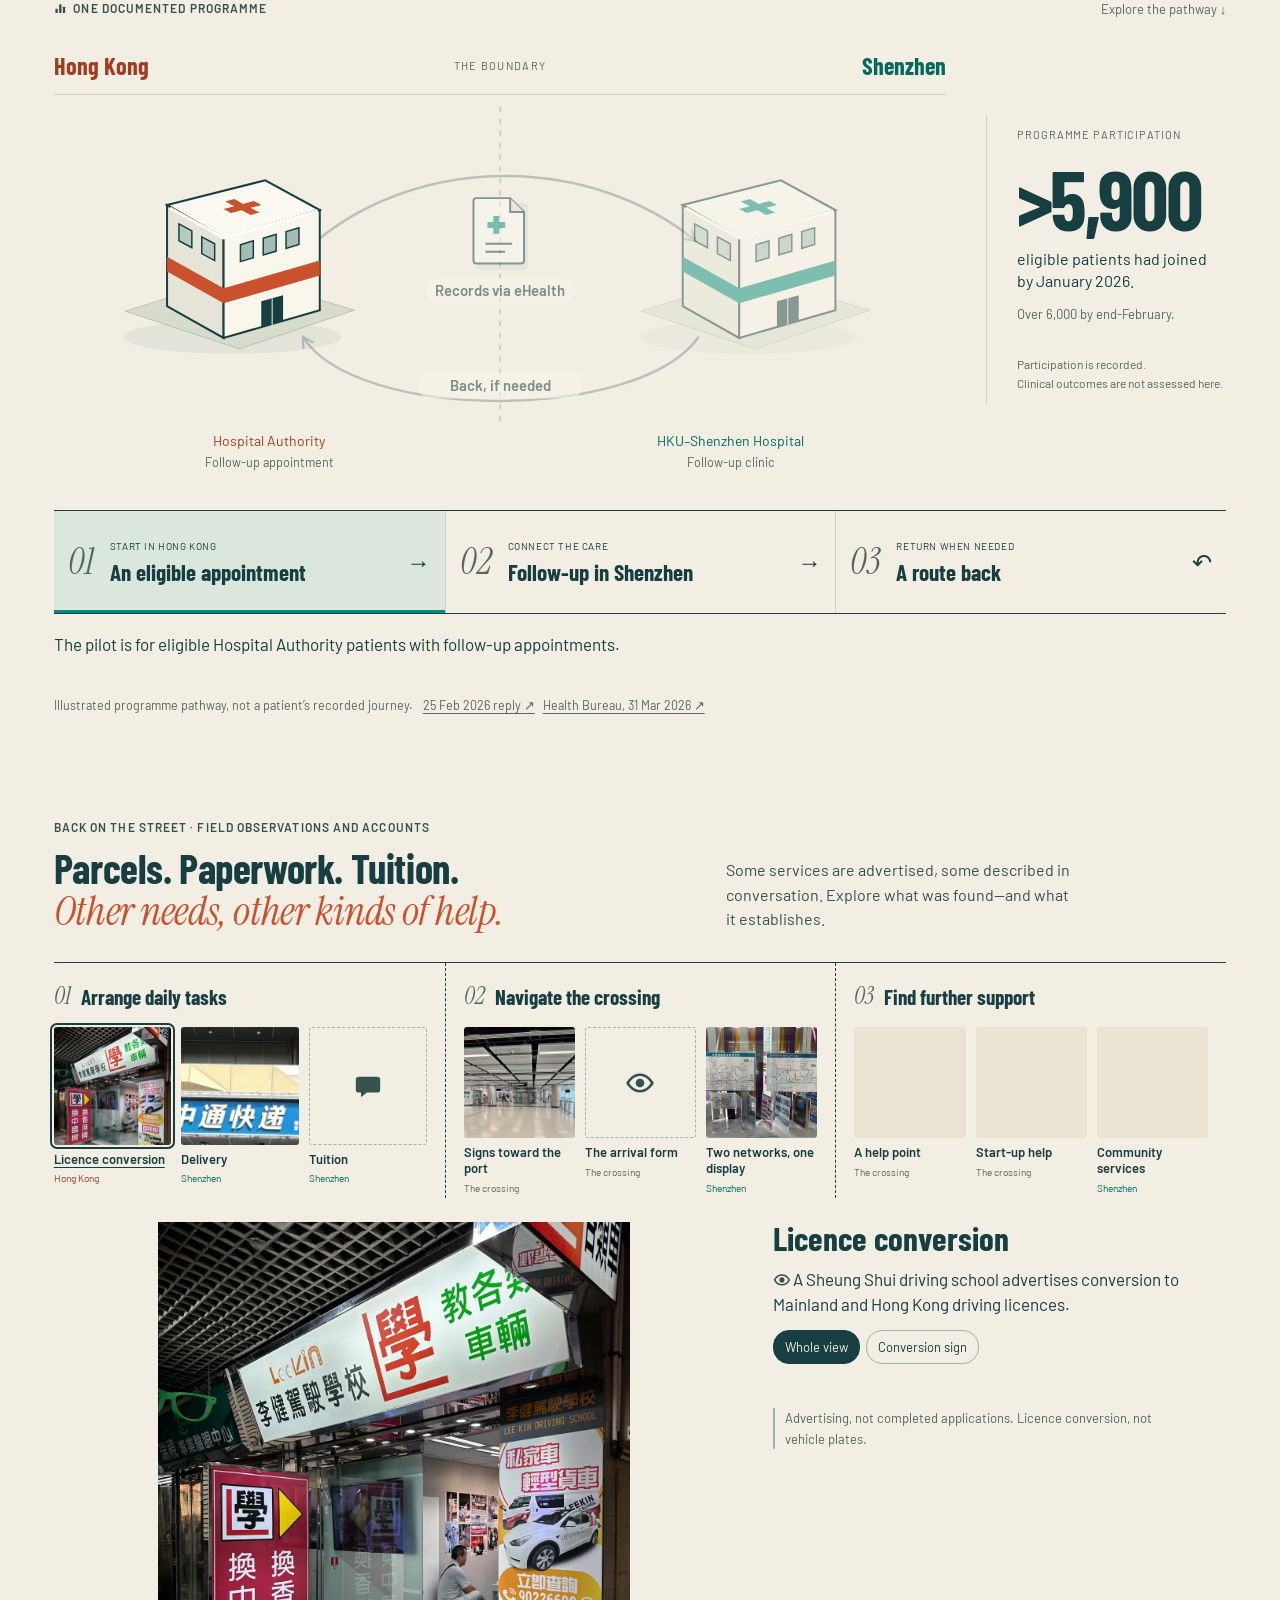
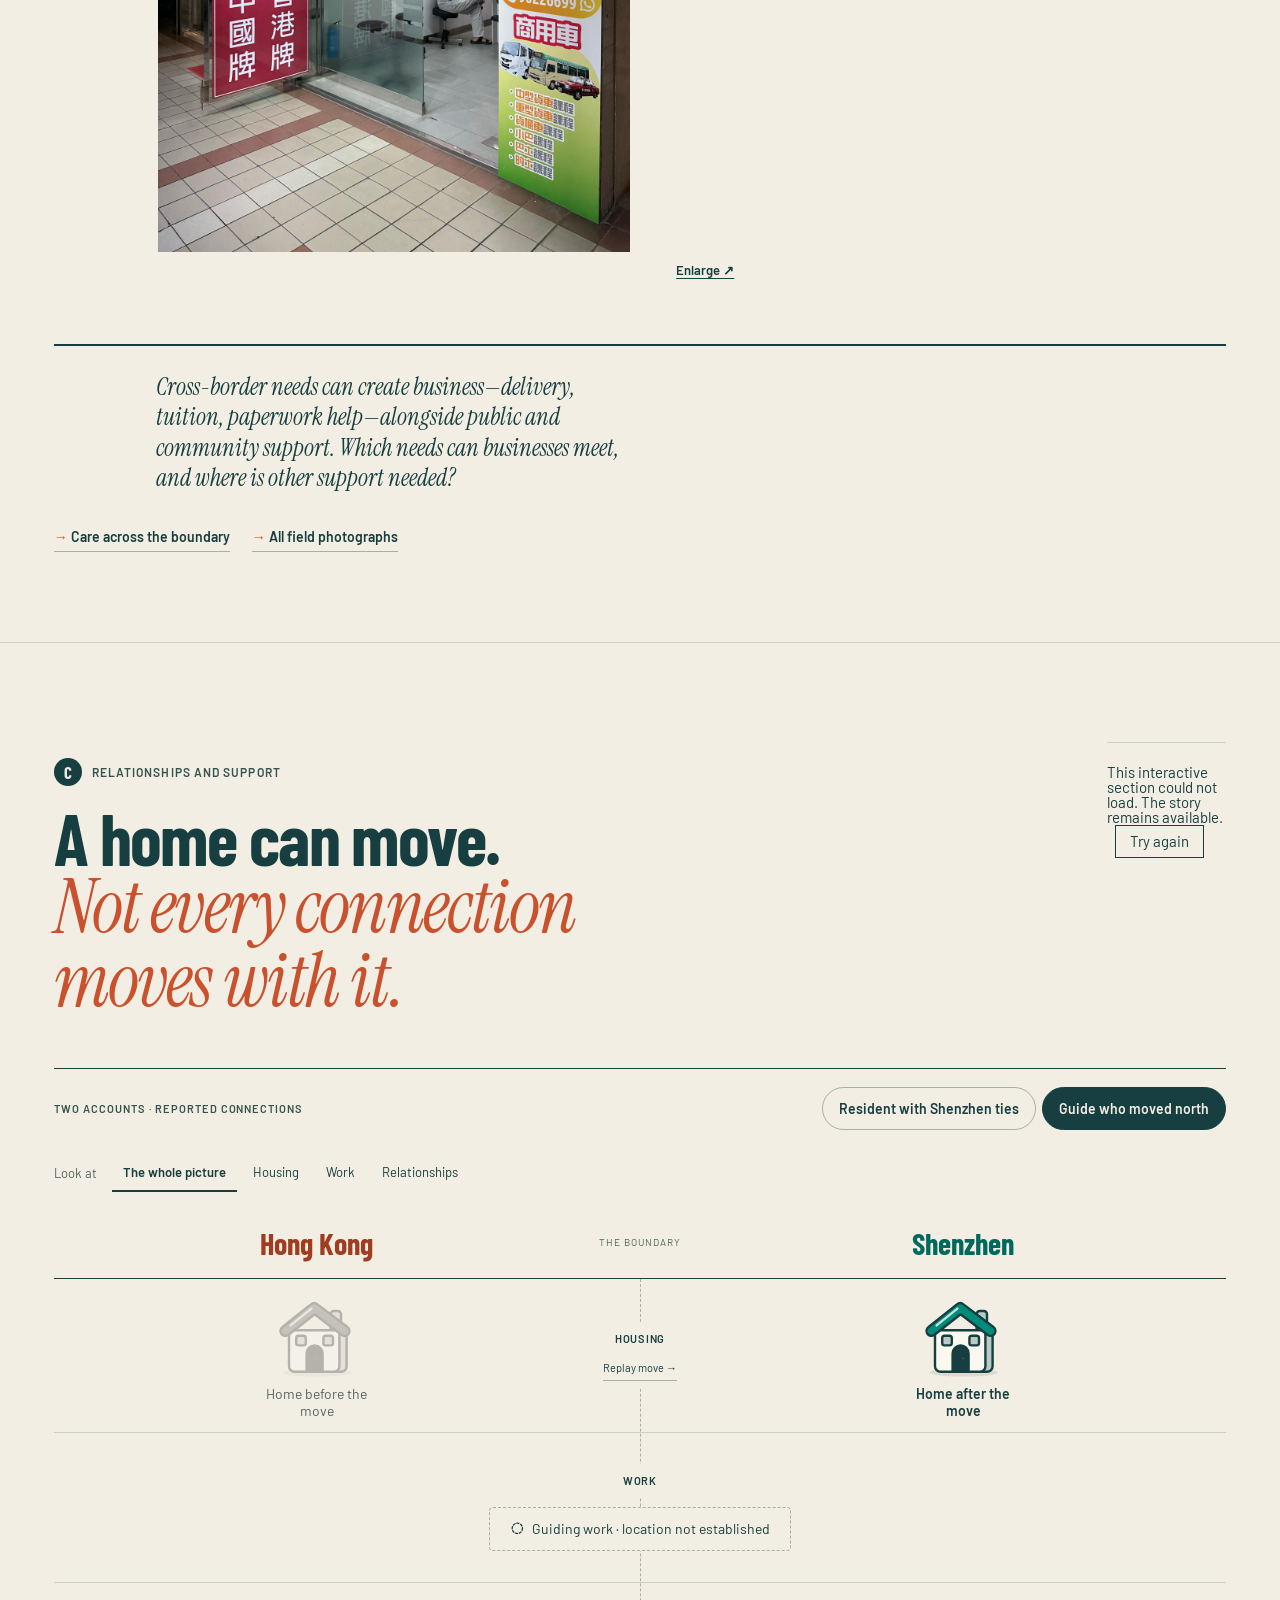
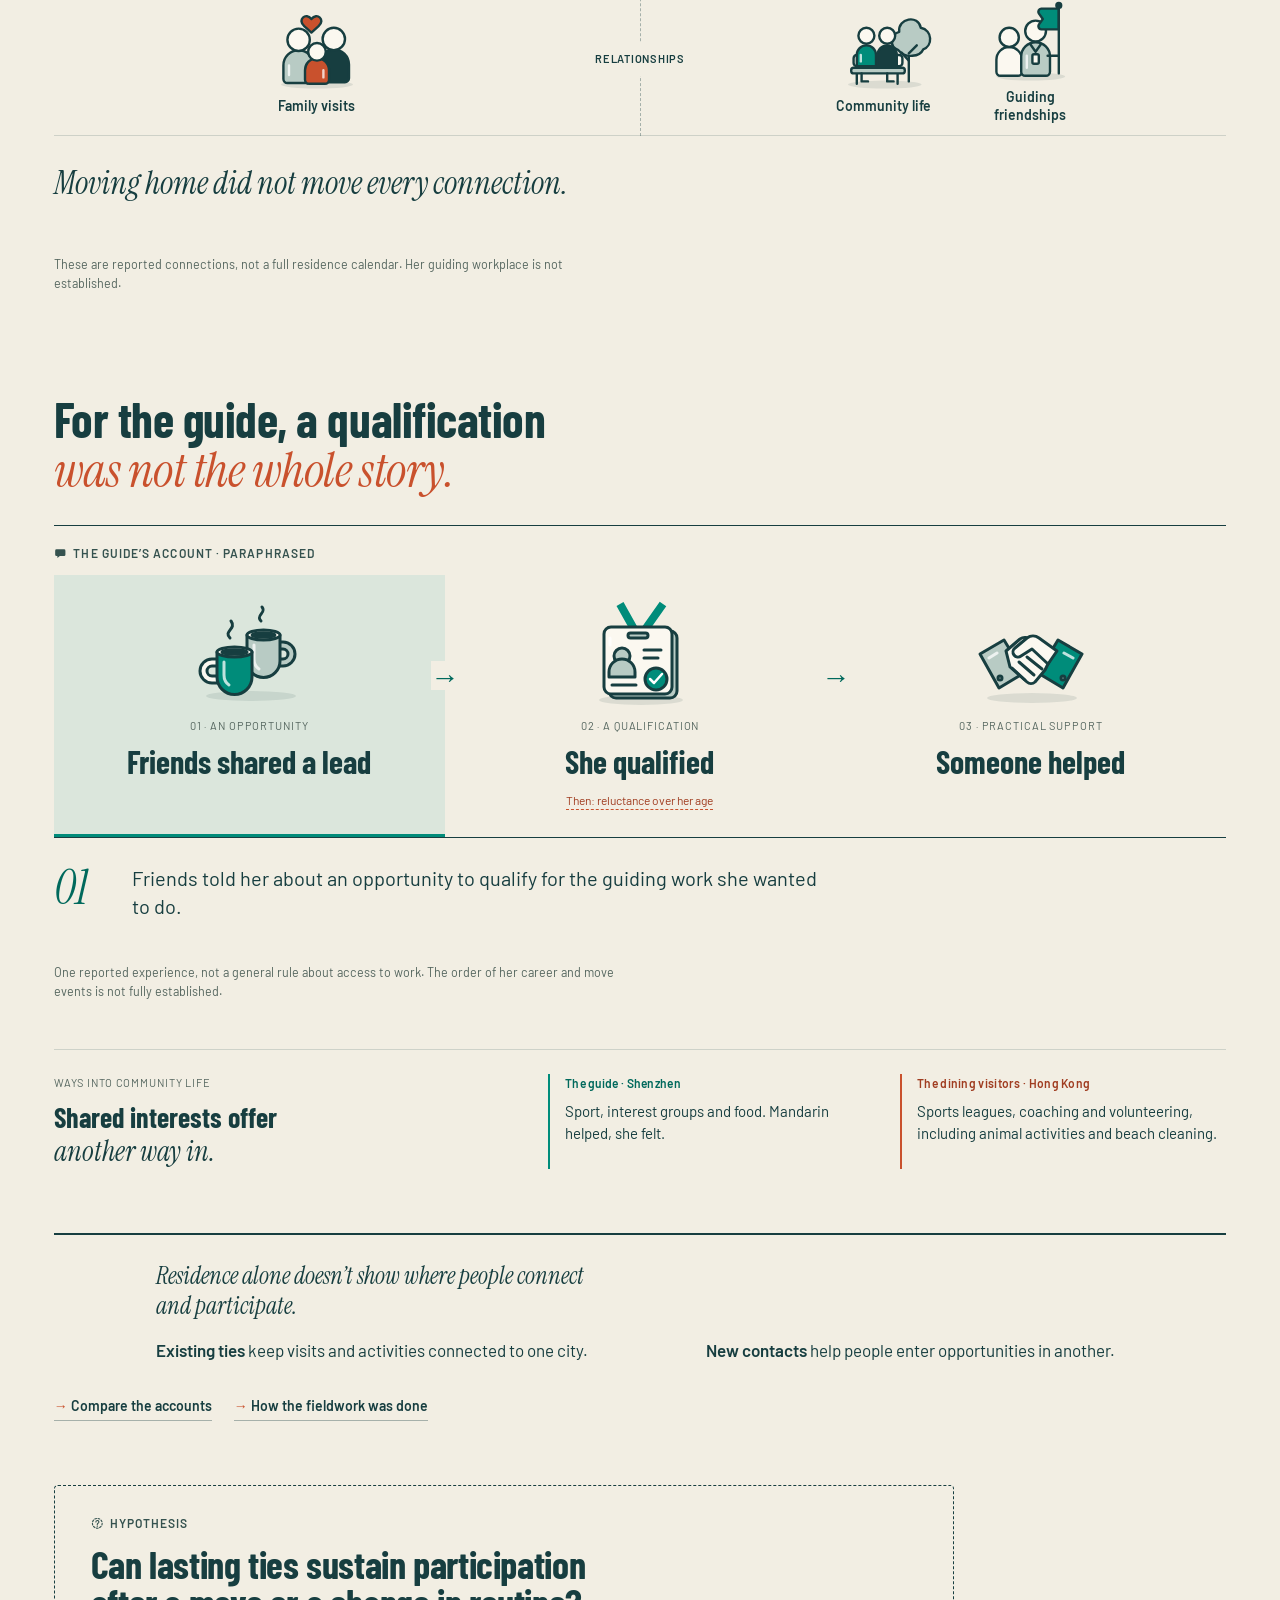
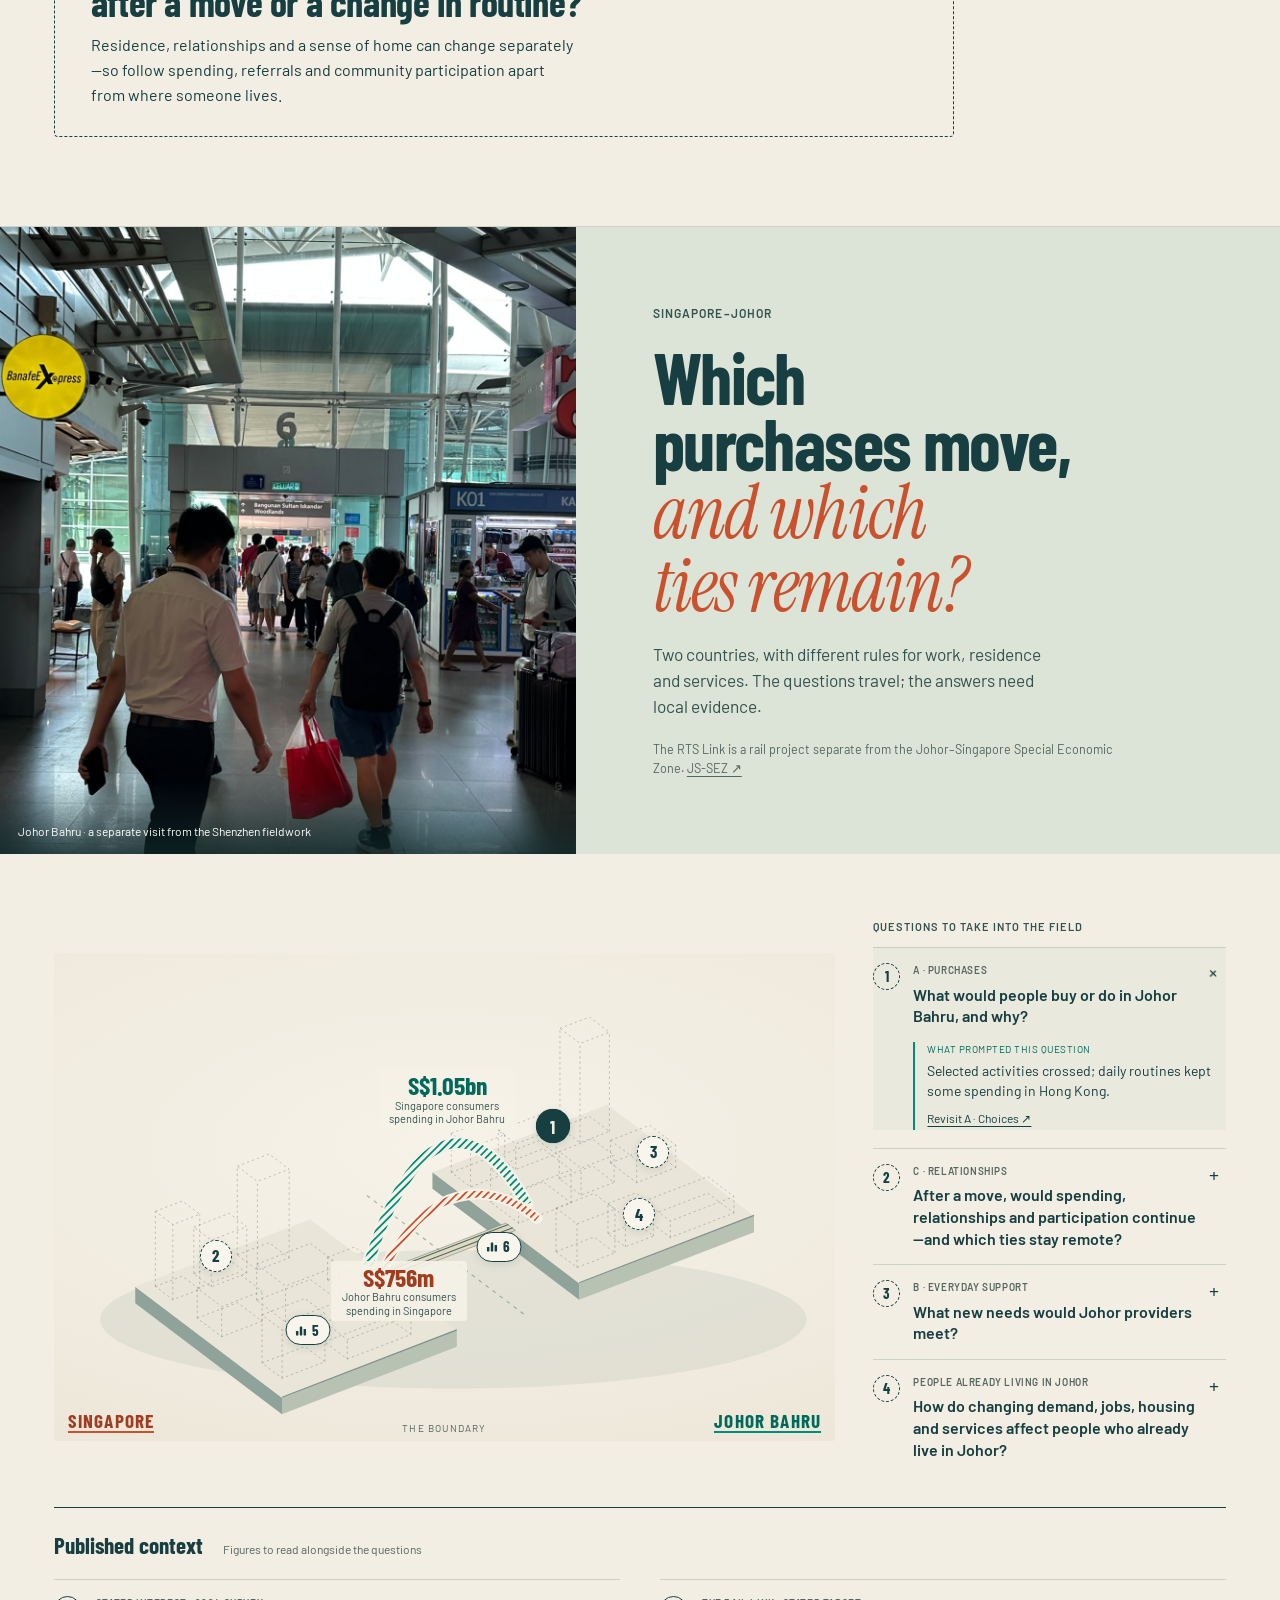
==== commit 451ea2f3: "Reveal care pathways, continuing ties and the questions they prompt" ====
--- a/feature/index.html
+++ b/feature/index.html
@@ -5,9 +5,10 @@
 <meta charset="utf-8"><meta name="viewport" content="width=device-width,initial-scale=1"><meta name="theme-color" content="#f2eee3">
 <meta name="description" content="Work in progress: a visual research story about how people combine everyday life across Hong Kong and Shenzhen, with questions for Singapore–Johor. Research by Jamie Ko; visualization by Bob.">
 <title>Crossing Lives — Work in progress</title>
+<link rel="icon" type="image/svg+xml" href="assets/favicon.svg">
 <link rel="preload" href="../fonts/BarlowCondensed-Bold.ttf" as="font" type="font/ttf" crossorigin>
 <link rel="preload" href="../fonts/InstrumentSerif-Italic.ttf" as="font" type="font/ttf" crossorigin>
-<link rel="stylesheet" href="edition.css?v=20261105-edition">
+<link rel="stylesheet" href="edition.css?v=20261106-connected">
 <link rel="stylesheet" href="evidence.css?v=20261031-v3"><link rel="stylesheet" href="everyday.css?v=20261031-v3"><link rel="stylesheet" href="library.css?v=20261031-v3"><link rel="stylesheet" href="policy-map.css?v=20261031-v3"><link rel="stylesheet" href="research-overview.css?v=20261101-script"><link rel="stylesheet" href="field-gallery.css?v=20261031-v3"><link rel="stylesheet" href="game.css?v=20261031-v3">
 <link rel="stylesheet" href="desk.css?v=20261105-edition">
 </head>
@@ -161,13 +162,14 @@
   <span id="access" class="anchor"></span>
   <header class="section-head lens-head">
     <span class="lens-mark" data-lens="B" aria-hidden="true"></span><p class="lens-tag"><b>B</b>Everyday services and navigation</p>
-    <h2 id="services-title">Services help people manage <em>life in both places.</em></h2>
-  </header>
+    <h2 id="services-title">Follow-up care in Shenzhen. <em>A route back to Hong Kong.</em></h2>
+  </header>
+  <div class="care-block">
+    <div id="care-loop"><p class="loading-note">Eligible Hospital Authority follow-up patients can receive care at HKU–Shenzhen Hospital, authorise access to records through eHealth, and return to HA follow-up on request according to clinical need. More than 5,900 had joined by January 2026.</p></div>
+  </div>
+  <div class="services-fieldwork">
+    <header class="services-field-head"><p class="eyebrow">Back on the street · field observations and accounts</p><h3 class="sub-head">Parcels. Paperwork. Tuition.<br><em>Other needs, other kinds of help.</em></h3><p>Some services are advertised, some described in conversation. Explore what was found—and what it establishes.</p></header>
   <div id="service-trail"><figure class="static-figure"><img src="assets/sz-wayfinding.jpg" alt="A rack holds guides in several languages beneath the Futian Port Inbound Service Center sign." width="1536" height="2048" loading="lazy"><figcaption>At Futian, immigration staff helped with the arrival form; a separate help point offered information and described referrals. Its operator was unconfirmed and referrals were not tested.</figcaption></figure></div>
-
-  <div class="care-block">
-    <h3 class="sub-head">Follow-up care in Shenzhen, <em>with a route back.</em></h3>
-    <div id="care-loop"><p class="loading-note">More than 5,900 eligible Hospital Authority patients had joined the HKU–Shenzhen Hospital follow-up pilot by January 2026, with referral back to HA follow-up on request.</p></div>
   </div>
 
   <aside class="takeaway" aria-label="What lens B suggests">
@@ -179,34 +181,22 @@
 <section class="lens page" id="ties" aria-labelledby="ties-title" data-chapter-id="ties" data-chapter-title="C · Relationships">
   <header class="section-head lens-head">
     <span class="lens-mark" data-lens="C" aria-hidden="true"></span><p class="lens-tag"><b>C</b>Relationships and support</p>
-    <h2 id="ties-title">Work, housing and relationships <em>need not be in one city.</em></h2>
+    <h2 id="ties-title">A home can move. <em>Not every connection moves with it.</em></h2>
   </header>
   <div id="ties-panel"><p class="loading-note">The resident works and rents in Hong Kong, with property, close family, friends and activities in Shenzhen. The guide moved home to Shenzhen and continues family visits in Hong Kong.</p></div>
 
   <div class="circles">
-    <h3 class="sub-head">Work and interests offer <em>ways into new circles.</em></h3>
-    <div class="circles-grid">
-      <article class="circle circle-sz">
-        <p class="circle-where">The guide, in Shenzhen</p>
-        <ol class="path-steps">
-          <li>Friends told her about a chance to qualify for preferred work</li>
-          <li>She qualified</li>
-          <li>Later, she met age-related reluctance to offer her work</li>
-          <li>Someone at the organisation helped</li>
-        </ol>
-        <p class="circle-also">Guiding friendships, sport, interest groups and food bring her in. Mandarin helped, she felt.</p>
-      </article>
-      <article class="circle circle-hk">
-        <p class="circle-where">Dining visitors, in Hong Kong</p>
-        <ul class="tag-list"><li>Sports and coaching</li><li>Volunteering</li><li>Animal activities</li><li>Beach cleaning</li></ul>
-      </article>
-    </div>
+    <h3 class="sub-head">For the guide, a qualification <em>was not the whole story.</em></h3>
+    <div id="contact-story"><p class="loading-note">Friends shared a qualification lead. She qualified, then reported reluctance to offer her work. Someone at the organisation helped.</p></div>
+    <div class="circles-other"><div><p class="circle-where">Ways into community life</p><h4>Shared interests offer<br><em>another way in.</em></h4></div><div class="circles-interests"><p><b>The guide · Shenzhen</b> Sport, interest groups and food. Mandarin helped, she felt.</p><p><b>The dining visitors · Hong Kong</b> Sports leagues, coaching and volunteering, including animal activities and beach cleaning.</p></div></div>
   </div>
 
   <aside class="takeaway" aria-label="What lens C suggests">
     <p class="takeaway-line">Residence alone doesn’t show where people connect and participate.</p>
     <ol><li><b>Existing ties</b> keep visits and activities connected to one city.</li><li><b>New contacts</b> help people enter opportunities in another.</li></ol>
   </aside>
+
+  <p class="go-deeper"><a href="#ledger">Compare the accounts</a><a href="#about-inquiry">How the fieldwork was done</a></p>
 
   <aside class="hypothesis" aria-labelledby="hypothesis-title">
     <p class="hypothesis-label"><span data-glyph="question"></span>Hypothesis</p>
@@ -308,5 +298,5 @@
   </div>
 </footer>
 <noscript><p class="noscript">The story and photographs remain readable. Enable JavaScript for the interactive miniature, charts and research collections, or <a href="../presentation.pdf">read the presentation PDF</a>.</p></noscript>
-<script type="module" src="edition.js?v=20261105-edition"></script>
+<script type="module" src="edition.js?v=20261106-connected"></script>
 </body></html>
--- a/feature/edition.css
+++ b/feature/edition.css
@@ -428,7 +428,7 @@
 
 /* Lens B: trail */
 .trail{display:grid;gap:24px;min-width:0}
-.tr-line{display:grid;grid-template-columns:auto auto 1fr;gap:0;border-top:1px solid var(--ink);position:relative;min-width:0}
+.tr-line{display:grid;grid-template-columns:repeat(3,minmax(0,1fr));gap:0;border-top:1px solid var(--ink);position:relative;min-width:0}
 .tr-zone{padding:12px 18px 4px 0;position:relative}
 .tr-zone+.tr-zone{padding-left:18px;border-left:1px dashed var(--ink)}
 .tr-zone-name{font-family:var(--font-display);font-size:18px;letter-spacing:.06em;text-transform:uppercase;margin-bottom:10px}
@@ -467,60 +467,144 @@
 .tr-spot-note{font-size:14.5px;min-height:1.4em;color:var(--ink)}
 .tr-limit{font-size:13px;color:var(--muted);border-left:2px solid var(--rule-strong);padding-left:10px}
 
-/* Lens B: care loop */
-.care-block{margin-top:clamp(56px,6vw,90px)}
-.care{display:grid;grid-template-columns:minmax(0,1.7fr) minmax(220px,.6fr);gap:22px 44px;align-items:center}
-.care-flow{display:grid;grid-template-columns:minmax(0,1fr) minmax(110px,.75fr) minmax(0,1fr);grid-template-rows:auto auto auto;position:relative}
-.care-flow::before,.care-flow::after{content:'';position:absolute;top:0;bottom:0;z-index:0}
-.care-flow::before{left:0;right:50%;background:var(--hk-tint)}
-.care-flow::after{left:50%;right:0;background:var(--sz-tint)}
-.care-flow>*{position:relative;z-index:1}
-.care-head{font-family:var(--font-display);font-size:18px;letter-spacing:.06em;text-transform:uppercase;padding:12px 16px 4px}
-.care-head.hk{grid-column:1;color:var(--hk-text)}
-.care-head.sz{grid-column:3;color:var(--sz-text);text-align:right}
-.care-node{display:grid;grid-template-columns:28px 1fr;gap:2px 9px;align-items:start;margin:10px 14px;padding:12px 14px;background:var(--card);border:1px solid var(--rule-strong);border-radius:3px;font-size:14.5px;line-height:1.3}
-.care-node b{grid-row:1 / span 2;display:grid;place-items:center;width:26px;height:26px;border-radius:50%;background:var(--ink);color:var(--paper);font-family:var(--font-display);font-size:15px}
-.care-node p{font-weight:600}
-.care-node small{color:var(--muted);font-size:12px}
-.care-node.n1{grid-column:1;grid-row:2}
-.care-node.n2{grid-column:3;grid-row:2}
-.care-node.n3{grid-column:1;grid-row:3}
-.care-link span:not(.care-line){position:relative;z-index:2;align-self:center;background:var(--card);padding:2px 7px;border-radius:3px}
-.care-link{display:flex;flex-direction:column;justify-content:center;gap:6px;padding:0 4px;text-align:center;font-size:12px;line-height:1.35;color:var(--ink-soft)}
-.care-link.l1{grid-column:2;grid-row:2}
-.care-link.l2{grid-column:2 / span 2;grid-row:3;padding-right:14px}
-.care-line{position:relative;display:block;height:2px;background:var(--ink)}
-.care-line::after{content:'';position:absolute;top:50%;width:9px;height:9px;border-top:2px solid var(--ink);border-right:2px solid var(--ink)}
-.l1 .care-line::after{right:0;transform:translate(1px,-50%) rotate(45deg)}
-.l2 .care-line::after{left:0;transform:translate(-1px,-50%) rotate(-135deg)}
-.l2 .care-line::before{content:'';position:absolute;right:0;bottom:0;height:46px;border-right:2px solid var(--ink)}
-.care-boundary{position:absolute;left:50%;top:6px;bottom:6px;z-index:1;border-left:1.5px dashed var(--ink)}
-.care-note{display:none;grid-column:1 / -1;font-size:13px;color:var(--ink-soft);margin-top:-8px}
-.care-figure{display:grid;gap:4px}
-.care-figure strong{font-family:var(--font-display);font-size:clamp(56px,5vw,80px);line-height:.9}
-.care-figure p{font-size:16px;font-weight:600;max-width:24ch}
-.care-figure small{font-size:12.5px;color:var(--muted)}
-.care figcaption{grid-column:1 / -1}
-
-/* Lens C: ties */
-.ties-switch{display:flex;flex-wrap:wrap;gap:6px;margin-bottom:18px}
-.ties-switch button{border:1px solid var(--rule-strong);background:none;padding:8px 15px;border-radius:20px;font-size:14px;font-weight:600}
+.tr-need .tr-zone-name{font-size:21px;letter-spacing:0;text-transform:none;display:flex;align-items:center;gap:10px;line-height:1.1;min-height:42px}
+.tr-need .tr-zone-name>span{font-family:var(--font-accent);font-style:italic;font-size:24px;color:var(--muted)}
+.tr-need ol{display:grid;grid-template-columns:repeat(3,minmax(0,1fr));gap:10px}
+.tr-need .tr-stop{width:100%}
+.tr-place{font-size:10px;line-height:1.2;font-weight:400;color:var(--muted);margin-top:-2px}
+.tr-stop[data-zone=hk] .tr-place{color:var(--hk-text)}.tr-stop[data-zone=sz] .tr-place{color:var(--sz-text)}
+@media(max-width:900px){.tr-need .tr-zone-name{font-size:17px}.tr-need ol{gap:8px}.tr-stop{font-size:12px}}
+@media(max-width:600px){.tr-line{display:flex}.tr-need{flex:0 0 290px}.tr-need .tr-zone-name{font-size:23px}.tr-need ol{gap:10px}.tr-need .tr-stop{width:86px}}
+
+/* Lens B: a programme the reader can follow */
+.care-block{margin-top:0}
+.care{margin-top:16px}
+.care-intro{display:flex;align-items:center;justify-content:space-between;gap:16px;border-top:1px solid var(--ink);padding-top:18px}
+.care-intro .eyebrow{display:flex;align-items:center;gap:7px;margin:0}
+.care-intro>p:last-child{font-size:13px;color:var(--muted)}
+.care-layout{display:grid;grid-template-columns:minmax(0,1fr) 240px;gap:40px;align-items:center;margin-top:28px}
+.care-pathway{min-width:0}
+.care-places{display:grid;grid-template-columns:1fr auto 1fr;gap:12px;font-family:var(--font-display);font-size:24px;border-bottom:1px solid var(--rule);padding-bottom:10px}
+.care-places>span:first-child{color:var(--hk-text)}
+.care-places>span:last-child{color:var(--sz-text);text-align:right}
+.care-places .care-boundary-label{font-family:var(--font-text);font-size:11px;text-transform:uppercase;letter-spacing:.12em;color:var(--muted);align-self:center}
+.care-drawing{display:block;width:100%;height:auto;overflow:visible}
+.care-border{stroke:var(--rule-strong);stroke-width:1;stroke-dasharray:5 7}
+.care-route{fill:none;stroke:var(--ink);stroke-width:2.5;opacity:.25;transition:opacity .35s,stroke .35s}
+.care-building{transition:opacity .4s}
+.care[data-care-step="1"] .care-building-sz{opacity:.48}
+.care[data-care-step="2"] .care-forward{opacity:1;stroke:var(--sz)}
+.care[data-care-step="3"] .care-return{opacity:1;stroke:var(--hk)}
+.care[data-care-step="2"] .care-forward,.care[data-care-step="3"] .care-return{stroke-dasharray:1;animation:care-trace .85s ease-out both}
+@keyframes care-trace{from{stroke-dashoffset:1}to{stroke-dashoffset:0}}
+.care-drawing text{fill:var(--ink);font-family:var(--font-text);font-size:15px;font-weight:600}
+.care-record{transition:opacity .4s;opacity:.5}
+.care[data-care-step="2"] .care-record{opacity:1}
+.care-record-label,.care-back-label{opacity:.55;transition:opacity .3s}
+.care[data-care-step="2"] .care-record-label,.care[data-care-step="3"] .care-back-label{opacity:1}
+.care-providers{display:grid;grid-template-columns:1fr 1fr;gap:30px;text-align:center;font-size:14px;line-height:1.5;margin-top:-12px}
+.care-providers span:first-child{color:var(--hk-text)}
+.care-providers span:last-child{color:var(--sz-text)}
+.care-providers b{font-weight:400;color:var(--muted);font-size:12.5px}
+.care-figure{border-left:1px solid var(--rule);padding:12px 0 12px 30px;display:flex;flex-direction:column;align-items:flex-start}
+.care-stat-label{font-size:11px;text-transform:uppercase;letter-spacing:.08em;color:var(--muted);margin-bottom:18px}
+.care-figure strong{font-family:var(--font-display);font-size:clamp(64px,6.5vw,98px);line-height:.9;letter-spacing:-.04em}
+.care-figure>p{font-size:16px;line-height:1.4;margin-top:12px}
+.care-later{font-size:13px;margin-top:12px;color:var(--muted)}
+.care-figure .care-stat-limit{font-size:12px;color:var(--muted);margin-top:30px;line-height:1.6}
+.care-steps{display:grid;grid-template-columns:repeat(3,1fr);margin-top:38px;border-block:1px solid var(--ink)}
+.care-steps li+li{border-left:1px solid var(--rule)}
+.care-steps button{display:flex;align-items:center;gap:16px;width:100%;border:0;background:none;text-align:left;padding:20px 14px;min-height:102px;transition:background .2s}
+.care-steps button:hover{background:var(--card)}
+.care-steps button[aria-pressed=true]{background:var(--sz-tint);box-shadow:inset 0 -3px var(--sz)}
+.care-steps li:last-child button[aria-pressed=true]{background:var(--hk-tint);box-shadow:inset 0 -3px var(--hk)}
+.care-step-number{font-family:var(--font-accent);font-style:italic;font-size:36px;font-weight:400;color:var(--muted)}
+.care-steps small{display:block;text-transform:uppercase;letter-spacing:.06em;font-size:10px;font-weight:400;margin-bottom:5px}
+.care-steps b{font-family:var(--font-display);font-size:23px;line-height:1.1;display:block}
+.care-step-arrow{font-size:24px;margin-left:auto}
+.care-reading{font-size:17px;min-height:56px;margin-top:18px;max-width:76ch;line-height:1.5}
+.care figcaption{margin-top:8px}
+.services-fieldwork{margin-top:clamp(60px,8vw,112px)}
+.services-field-head{display:grid;grid-template-columns:1.1fr .9fr;gap:12px 60px;align-items:end;margin-bottom:30px}
+.services-field-head .eyebrow{grid-column:1/-1;margin:0}
+.services-field-head .sub-head{font-size:clamp(32px,3.2vw,48px);margin:0}
+.services-field-head>p:last-child{max-width:46ch;font-size:16px;color:var(--ink-soft)}
+@media(max-width:900px){.care-layout{grid-template-columns:1fr;gap:30px}.care-figure{border-left:0;border-top:1px solid var(--rule);padding:18px 0 0;display:grid;grid-template-columns:auto 1fr;gap:4px 24px}.care-stat-label{grid-column:1/-1;margin-bottom:5px}.care-figure strong{grid-row:2/5;font-size:70px;align-self:center}.care-figure>p,.care-later,.care-figure .care-stat-limit{margin:0}.care-figure .care-stat-limit{font-size:11px}.care-steps{margin-top:26px}.care-steps button{gap:9px;padding:16px 10px}.care-steps b{font-size:20px}.care-step-arrow{display:none}}
+@media(max-width:600px){.care-intro{align-items:start}.care-intro>p:last-child{max-width:10ch;text-align:right;font-size:11px}.care-places{font-size:21px}.care-places .care-boundary-label{font-size:9px;letter-spacing:.05em}.care-layout{margin-top:20px}.care-providers{font-size:12px;gap:20px;margin-top:0}.care-providers b{font-size:11px}.care-drawing{margin-block:12px}.care-steps{grid-template-columns:1fr}.care-steps li+li{border-left:0;border-top:1px solid var(--rule)}.care-steps button{min-height:72px;padding:12px 14px;gap:18px}.care-step-number{font-size:30px}.care-steps small{font-size:9px}.care-steps b{font-size:23px}.care-step-arrow{display:block}.care-reading{min-height:96px;font-size:16px}.care figcaption a{display:inline-block;margin:5px 12px 0 0}.services-field-head{display:block}.services-field-head .eyebrow{margin-bottom:14px}.services-field-head>p:last-child{margin-top:16px}.care-figure{gap:4px 16px}.care-figure strong{font-size:64px}.care-figure>p{font-size:14px}}
+
+@media(max-width:600px){.care{display:flex;flex-direction:column}.care-intro{order:0}.care-steps{order:1;grid-template-columns:repeat(3,minmax(0,1fr));margin-top:20px}.care-reading{order:2;min-height:86px;margin-top:15px;font-size:15px}.care-layout{order:3;margin-top:0}.care figcaption{order:4}.care-steps li+li{border-top:0;border-left:1px solid var(--rule)}.care-steps button{align-items:flex-start;flex-direction:column;justify-content:flex-start;padding:12px 8px;gap:5px;min-height:136px}.care-step-number{font-size:25px}.care-steps small{display:none}.care-steps b{font-size:20px}.care-step-arrow{display:none}.care-record-label,.care-back-label{display:none}.care-drawing{margin-bottom:4px}}
+
+/* Lens C: housing, work and relationships stay on fixed rows */
+.ties-toolbar{display:flex;justify-content:space-between;align-items:center;gap:20px;padding-top:18px;border-top:1px solid var(--ink)}
+.ties-toolbar .eyebrow{margin:0;font-size:11px}
+.ties-switch{display:flex;gap:6px;flex-wrap:wrap}
+.ties-switch button{border:1px solid var(--rule-strong);background:none;padding:10px 16px;border-radius:22px;font-size:14px;font-weight:600}
 .ties-switch button[aria-pressed=true]{background:var(--ink);color:var(--paper);border-color:var(--ink)}
-.ties-board{display:grid;grid-template-columns:1fr 2px 1.5fr;gap:0 clamp(20px,3vw,44px)}
-.ties-city h3{font-family:var(--font-display);font-size:clamp(28px,2.6vw,40px);letter-spacing:-.005em;padding-bottom:8px;margin-bottom:16px}
-.city-hk h3{color:var(--hk-text);box-shadow:inset 0 -2px var(--hk)}
-.city-sz h3{color:var(--sz-text);box-shadow:inset 0 -2px var(--sz)}
-.ties-city ul{display:grid;grid-template-columns:repeat(auto-fill,minmax(130px,1fr));gap:18px 12px}
-.ties-boundary{position:relative;background:repeating-linear-gradient(var(--ink) 0 4px,transparent 4px 8px);opacity:.6}
-.tie-former .tie-icon{opacity:.35;filter:grayscale(1);outline:1.5px dashed var(--ink-soft);outline-offset:4px;border-radius:6px}
+.ties-focus{display:flex;flex-wrap:wrap;align-items:center;gap:5px;margin:25px 0 28px;font-size:13px}
+.ties-focus>span{color:var(--muted);margin-right:10px}
+.ties-focus button{border:0;border-bottom:2px solid transparent;background:none;padding:7px 11px}
+.ties-focus button[aria-pressed=true]{border-color:var(--ink);font-weight:600}
+.ties-focus button:hover{background:var(--card)}
+.ties-location-head{display:grid;grid-template-columns:1fr 120px 1fr;align-items:center;text-align:center;padding:0 0 12px;border-bottom:1px solid var(--ink)}
+.ties-location-head h3{font-family:var(--font-display);font-size:30px}
+.ties-location-head h3:first-child{color:var(--hk-text)}.ties-location-head h3:last-child{color:var(--sz-text)}
+.ties-location-head>span{font-size:10px;color:var(--muted);letter-spacing:.1em;text-transform:uppercase}
+.ties-lanes{position:relative}
+.ties-lanes::before{content:'';position:absolute;left:50%;top:0;bottom:0;border-left:1px dashed var(--rule-strong)}
+.ties-lane{position:relative;display:grid;grid-template-columns:1fr 120px 1fr;align-items:center;min-height:150px;border-bottom:1px solid var(--rule);padding:12px 0;transition:background .3s}
+.ties[data-focus=home] [data-facet=home],.ties[data-focus=work] [data-facet=work],.ties[data-focus=ties] [data-facet=ties]{background:var(--card)}
+.ties-lane-label{z-index:2;position:relative;background:var(--paper);padding:8px 4px;text-align:center;font-size:11px;font-weight:600;letter-spacing:.07em;text-transform:uppercase;display:flex;flex-direction:column;align-items:center;gap:8px}
+.ties-replay{border:0;border-bottom:1px solid var(--rule-strong);background:none;padding:4px 0;font-size:11px;letter-spacing:0;text-transform:none;font-weight:400}
+.ties-replay:hover{color:var(--hk-text)}
+.ties-city{min-width:0;padding:0 10px}
+.ties-city ul{display:flex;justify-content:center;gap:clamp(12px,3vw,42px);align-items:center;min-height:120px}
+.tie{display:flex;flex-direction:column;align-items:center;gap:4px;text-align:center;max-width:120px;position:relative}
+.tie-icon{display:block;width:96px;max-width:100%;transition:opacity .3s,filter .3s}
+.tie-icon svg{display:block;width:100%;height:auto}
+.tie-label{font-size:14px;font-weight:600;line-height:1.25}
+.tie-former .tie-icon{opacity:.32;filter:grayscale(1)}
 .tie-former .tie-label{color:var(--muted);font-weight:400}
-.ties .tie[data-arrives]{z-index:2;position:relative}
-.ties-moved{position:absolute;top:44%;left:50%;transform:translate(-50%,-50%);display:inline-flex;align-items:center;gap:6px;padding:5px 10px;background:var(--paper);border:1.5px dashed var(--ink);border-radius:14px;font-size:12px;font-weight:600;white-space:nowrap;opacity:1}
-.ties-moved svg{width:30px;height:10px;fill:none;stroke:currentColor;stroke-width:1.6}
-.tie{display:flex;flex-direction:column;align-items:center;gap:6px;text-align:center}
-.tie-icon{display:block;width:min(110px,100%)}
-.tie-icon svg{width:100%;height:auto}
-.tie-label{font-size:14px;font-weight:600;line-height:1.25}
+.tie[data-arrives]{z-index:3}
+.tie-unspecified{display:flex;flex-direction:column;align-items:center;color:var(--muted);font-size:24px;gap:2px}
+.tie-unspecified small{font-size:11px;font-weight:400}
+.ties-lane-unknown{display:flex;flex-direction:column;justify-content:center;gap:10px}
+.ties-lane-unknown .ties-lane-label{padding-inline:18px}
+.ties-unplaced{position:relative;display:flex;align-items:center;gap:8px;padding:10px 20px;background:var(--paper);border:1px dashed var(--rule-strong);border-radius:4px;font-size:14px;text-align:center}
+.ties-lane.is-context .tie-icon{opacity:.3;filter:grayscale(1)}
+.ties-lane.is-context .tie-label{font-weight:400;color:var(--muted)}
+.ties-reading{font-family:var(--font-accent);font-style:italic;font-size:clamp(24px,2.5vw,36px);line-height:1.2;max-width:40ch;min-height:2.4em;margin:28px 0 14px}
+.ties-note{font-size:12.5px;color:var(--muted);max-width:80ch;line-height:1.5}
+.circles{margin-top:clamp(60px,8vw,112px)}
+.circles>.sub-head{font-size:clamp(34px,3.8vw,54px);max-width:27ch;margin-bottom:30px}
+.contacts{border-top:1px solid var(--ink);padding-top:18px}
+.contacts>.eyebrow{display:flex;align-items:center;gap:7px;margin:0}
+.contact-chain{display:grid;grid-template-columns:repeat(3,1fr);margin-top:12px;border-bottom:1px solid var(--ink)}
+.contact-chain>li{position:relative;min-width:0}
+.contact-chain button{position:relative;width:100%;height:100%;padding:20px 20px 24px;border:0;border-bottom:3px solid transparent;background:none;display:flex;flex-direction:column;align-items:center;gap:10px;text-align:center;transition:background .3s,border-color .3s}
+.contact-chain button:hover{background:var(--card)}
+.contact-chain button[aria-pressed=true]{background:var(--sz-tint);border-bottom-color:var(--sz)}
+.contact-art{width:120px;display:block;transition:transform .4s}
+.contact-art svg{width:100%;display:block}
+.contact-art .ta-object-accent{fill:var(--sz)}
+.contact-chain button:hover .contact-art{transform:translateY(-5px)}
+.contact-chain b{font-family:var(--font-display);font-size:clamp(22px,2.5vw,34px);line-height:1.1}
+.contact-barrier{display:block;border-bottom:1px dashed var(--hk);font-size:12px;color:var(--hk-text);margin-top:3px;line-height:1.4}.contact-barrier-placeholder{height:21px}.contact-label{font-size:11px;letter-spacing:.08em;text-transform:uppercase;color:var(--muted)}
+.contact-arrow{position:absolute;z-index:2;right:-14px;top:86px;font-size:29px;line-height:1;color:var(--sz-text);background:var(--paper);width:28px;text-align:center}
+.contact-caption{display:grid;grid-template-columns:60px minmax(0,1fr);gap:18px;align-items:start;padding:26px 0 14px;min-height:125px}
+.contact-count{font-family:var(--font-accent);font-style:italic;font-size:48px;line-height:1;color:var(--sz-text)}
+.contact-caption p{max-width:64ch;font-size:20px;line-height:1.4}
+.contacts>.fine{max-width:80ch}
+.circles-other{display:grid;grid-template-columns:1fr 1.5fr;gap:42px;margin-top:48px;padding:24px 0 0;border-top:1px solid var(--rule)}
+.circle-where{font-size:11px;letter-spacing:.08em;text-transform:uppercase;color:var(--muted);margin-bottom:10px}
+.circles-other h4{font-family:var(--font-display);font-size:28px;font-weight:700;line-height:1.2}
+.circles-interests{display:grid;grid-template-columns:1fr 1fr;gap:26px}
+.circles-interests p{border-left:2px solid var(--sz);padding-left:15px;font-size:15px;line-height:1.5}
+.circles-interests p:last-child{border-color:var(--hk)}
+.circles-interests b{display:block;font-size:12px;letter-spacing:.025em;margin-bottom:8px;color:var(--sz-text)}
+.circles-interests p:last-child b{color:var(--hk-text)}
+@media(max-width:900px){.ties-toolbar{align-items:start;flex-direction:column;gap:14px}.ties-location-head,.ties-lane{grid-template-columns:1fr 100px 1fr}.ties-lane-unknown{display:flex}.ties-city ul{gap:12px}.tie-icon{width:82px}.tie-label{font-size:13px}.ties-reading{min-height:2.4em}.circles-other{grid-template-columns:1fr;gap:22px}}
+@media(max-width:600px){.ties-switch{display:grid;grid-template-columns:1fr 1fr;width:100%}.ties-switch button{padding:10px;font-size:12px;line-height:1.3}.ties-focus{margin:16px 0 22px;gap:0;justify-content:space-between;font-size:12px}.ties-focus>span{display:none}.ties-focus button{padding:8px 5px}.ties-location-head,.ties-lane{grid-template-columns:minmax(0,1fr) 74px minmax(0,1fr)}.ties-location-head{padding-bottom:10px}.ties-location-head h3{font-size:24px}.ties-location-head>span{font-size:8px;letter-spacing:.03em}.ties-lane{min-height:132px;padding:12px 0}.ties-lane-unknown{display:flex;min-height:132px}.ties-lane-label{font-size:9px;letter-spacing:0}.ties-city{padding:0 2px}.ties-city ul{gap:12px 4px;flex-wrap:wrap;min-height:100px}.tie{max-width:62px}.tie-icon{width:62px}.tie-label{font-size:11px;line-height:1.25}.tie-unspecified small{font-size:10px}.ties-unplaced{max-width:86%;font-size:12px;padding:10px 12px}.ties-unplaced .glyph{flex:none}.ties-reading{min-height:3.6em;margin-top:20px}.ties-note{font-size:11px}.ties-replay{font-size:10px}.contact-chain button{padding:16px 8px;gap:8px;min-height:246px}.contact-barrier{font-size:10px}.contact-barrier-placeholder{height:30px}.contact-art{width:70px}.contact-chain b{font-size:21px}.contact-label{font-size:8px;letter-spacing:.02em}.contact-arrow{top:60px;font-size:22px;width:20px;right:-10px}.contact-caption{grid-template-columns:38px 1fr;gap:12px;min-height:168px;padding-top:20px}.contact-count{font-size:36px}.contact-caption p{font-size:17px}.circles-interests{gap:18px}.circles-interests p{font-size:14px;padding-left:10px}}
+
 .ta-object-shadow{fill:#173e401a}.ta-object-paper{fill:#fbf8f0;stroke:var(--ink);stroke-width:3;stroke-linejoin:round}
 .ta-object-soft{fill:#b8cbc4;stroke:var(--ink);stroke-width:3;stroke-linejoin:round}
 .ta-object-ink{fill:var(--ink);stroke:var(--ink);stroke-width:3;stroke-linejoin:round}
@@ -528,25 +612,6 @@
 .city-sz .ta-object-accent{fill:var(--sz)}
 .ta-object-line{fill:none;stroke:var(--ink);stroke-width:3;stroke-linecap:round;stroke-linejoin:round}
 .ta-object-highlight{fill:none;stroke:#fff;stroke-width:3;stroke-linecap:round;opacity:.75}
-.ties.is-swapping .tie{animation:tie-in .5s cubic-bezier(.2,.7,.2,1) both}
-.ties.is-swapping .tie:nth-child(2){animation-delay:.05s}.ties.is-swapping .tie:nth-child(3){animation-delay:.1s}.ties.is-swapping .tie:nth-child(4){animation-delay:.15s}
-@keyframes tie-in{from{opacity:0;transform:translateY(10px)}to{opacity:1;transform:none}}
-.ties-reading{font-family:var(--font-accent);font-style:italic;font-size:clamp(22px,2.1vw,30px);line-height:1.25;margin:26px 0 8px;max-width:36ch}
-.ties figcaption{display:flex;flex-wrap:wrap;gap:4px 7px;align-items:baseline;font-size:12.5px;color:var(--muted)}
-.circles{margin-top:clamp(56px,6vw,90px)}
-.circles-grid{display:grid;grid-template-columns:1.3fr 1fr;gap:clamp(20px,3vw,40px);margin:18px 0 14px}
-.circle{padding:22px 24px;border-radius:3px}
-.circle-sz{background:var(--sz-tint)}
-.circle-hk{background:var(--hk-tint)}
-.circle-where{font-size:12px;font-weight:600;letter-spacing:.08em;text-transform:uppercase;margin-bottom:14px}
-.circle-sz .circle-where{color:var(--sz-text)}.circle-hk .circle-where{color:var(--hk-text)}
-.path-steps{counter-reset:p;display:grid;gap:0}
-.path-steps li{counter-increment:p;position:relative;padding:0 0 16px 38px;font-size:16px;line-height:1.35;font-weight:600}
-.path-steps li::before{content:counter(p);position:absolute;left:0;top:-2px;width:24px;height:24px;border-radius:50%;display:grid;place-items:center;background:var(--sz);color:#fff;font-family:var(--font-display);font-size:14px}
-.path-steps li:not(:last-child)::after{content:'';position:absolute;left:11.5px;top:24px;bottom:0;border-left:1.5px solid var(--sz)}
-.circle-also{font-size:14px;color:var(--ink-soft);margin-top:6px}
-.tag-list{display:flex;flex-wrap:wrap;gap:7px}
-.tag-list li{padding:7px 12px;border-radius:16px;background:var(--card);font-size:14.5px;font-weight:600;border:1px solid var(--rule)}
 .fine [data-glyph],p.fine>span:first-child{margin-right:5px}
 .hypothesis{margin-top:clamp(40px,5vw,64px);padding:28px clamp(20px,3vw,36px);border:1.5px dashed var(--ink);border-radius:4px;display:grid;gap:12px;max-width:900px}
 .hypothesis-label{display:flex;align-items:center;gap:7px;font-size:12px;font-weight:600;letter-spacing:.08em;text-transform:uppercase;color:var(--ink-soft)}
@@ -583,16 +648,31 @@
 .echo-flow-label small{font-size:11px;line-height:1.25;color:var(--ink-soft);max-width:20ch}
 .echo-flow-label.flow-out b{color:var(--sz-text)}.echo-flow-label.flow-in b{color:var(--hk-text)}
 .echo-flow-label.flow-in{transform:translate(-50%,30%)}
+.echo-inquiry>.eyebrow{font-size:11px;margin:0 0 12px}
 .echo-list{counter-reset:none}
-.echo-item{display:grid;grid-template-columns:34px 1fr;gap:10px;padding:12px 8px 12px 0;border-top:1px solid var(--rule);transition:background .2s}
-.echo-item.is-on{background:#173e400b}
-.echo-num{display:grid;place-items:center;width:28px;height:28px;border-radius:50%;border:1.5px dashed var(--ink);font-family:var(--font-display);font-size:15px;font-weight:700}
+.echo-item{border-top:1px solid var(--rule);transition:background .2s}
+.echo-item.is-on{background:#173e4008}
+.echo-question{display:grid;grid-template-columns:30px minmax(0,1fr) 12px;align-items:start;gap:10px;width:100%;text-align:left;padding:15px 5px 15px 0;border:0;background:none}
+.echo-question:hover .echo-q-text{text-decoration:underline;text-underline-offset:.2em}
+.echo-num{display:grid;place-items:center;width:27px;height:27px;border-radius:50%;border:1.5px dashed var(--ink);font-family:var(--font-display);font-size:15px;font-weight:700}
 .echo-item.is-published .echo-num{border-style:solid}
 .echo-num .glyph{width:13px;height:13px}
-.echo-lens{font-size:11px;font-weight:600;letter-spacing:.07em;text-transform:uppercase;color:var(--muted)}
-.echo-item p{font-size:15.5px;line-height:1.35;font-weight:600;margin-top:2px}
-.echo-item.is-published p{font-weight:400}
-.echo-item small{display:block;font-size:12.5px;color:var(--muted);margin-top:4px}
+.echo-lens{display:block;font-size:10px;font-weight:600;letter-spacing:.06em;text-transform:uppercase;color:var(--muted);margin-bottom:5px}
+.echo-q-text{display:block;font-size:16px;line-height:1.35;font-weight:600}
+.echo-q-toggle{font-size:20px;line-height:1;transition:transform .25s}
+.echo-question[aria-expanded=true] .echo-q-toggle{transform:rotate(45deg)}
+.echo-learning{margin:0 12px 18px 40px;padding-left:12px;border-left:2px solid var(--sz)}
+.echo-learning .echo-learning-label{font-size:10px;text-transform:uppercase;letter-spacing:.05em;color:var(--sz-text);margin-bottom:5px}
+.echo-learning p{font-size:14px;line-height:1.4}
+.echo-learning a{display:inline-block;font-size:12px;margin-top:9px}
+.echo-context{grid-column:1/-1;display:grid;grid-template-columns:1fr 1fr;gap:0 40px;border-top:1px solid var(--ink);padding-top:20px;margin-top:12px}
+.echo-context-label{grid-column:1/-1;font-family:var(--font-display);font-size:23px;margin-bottom:15px}
+.echo-context-label>span{font-family:var(--font-text);font-size:12px;font-weight:400;color:var(--muted);margin-left:15px}
+.echo-context .echo-item{display:grid;grid-template-columns:30px 1fr;gap:12px;padding:16px 0}
+.echo-context .echo-item p{font-size:15px;line-height:1.5}
+.echo-context .echo-item small{display:block;font-size:12px;color:var(--muted);margin-top:7px}
+.echo-context .echo-item a{font-size:12px;display:inline-block;margin-top:8px}
+@media(max-width:600px){.echo-context{grid-template-columns:1fr;gap:0;margin-top:0}.echo-context-label>span{display:block;margin-left:0;margin-top:3px}.echo-question{min-height:76px}.echo-context .echo-item{padding-block:18px}.echo-q-text{font-size:17px}}
 .echo-net{grid-column:1 / -1;display:flex;gap:9px;align-items:flex-start;font-size:14px;line-height:1.5;color:var(--ink-soft);max-width:90ch}
 .echo-net .glyph{margin-top:3px}
 .echo-after{display:flex;flex-wrap:wrap;gap:16px 40px;align-items:center;justify-content:space-between;margin-top:26px}
@@ -699,7 +779,6 @@
   .tr-stop{width:96px}
   .tr-view{grid-template-columns:1fr}
   .tr-text{position:static}
-  .care{grid-template-columns:1fr}
 }
 @media (max-width:760px){
   .masthead{gap:12px}
@@ -745,19 +824,8 @@
   .bk-label{font-size:13px}
   .tr-line{scrollbar-width:none}
   .tr-view{min-height:0}
-  .care-flow{grid-template-columns:minmax(0,1fr) 56px minmax(0,1fr)}
-  .care-node{margin:8px 6px;padding:10px;font-size:13px;grid-template-columns:22px 1fr}
-  .care-node b{width:22px;height:22px;font-size:13px}
-  .care-link span:not(.care-line){display:none}
-  .care-note{display:block}
-  .ledger-controls,.ties-switch{flex-wrap:nowrap;overflow-x:auto;margin-inline:calc(-1 * var(--gutter));padding:2px var(--gutter) 6px;scrollbar-width:none}
-  .ledger-controls button,.ties-switch button{flex:none}
-  .care-head{padding:10px 8px 2px;font-size:15px}
-  .ties-board{grid-template-columns:1fr;gap:18px}
-  .ties-boundary{height:2px;background:repeating-linear-gradient(90deg,var(--ink) 0 4px,transparent 4px 8px)}
-  .ties-moved{top:50%}
-  .ties-city ul{grid-template-columns:repeat(2,1fr)}
-  .circles-grid{grid-template-columns:1fr}
+  .ledger-controls{flex-wrap:nowrap;overflow-x:auto;margin-inline:calc(-1 * var(--gutter));padding:2px var(--gutter) 6px;scrollbar-width:none}
+  .ledger-controls button{flex:none}
   .takeaway{padding-left:0}
   .johor-band{grid-template-columns:1fr}
   .johor-photo{min-height:0;aspect-ratio:4/3.4}
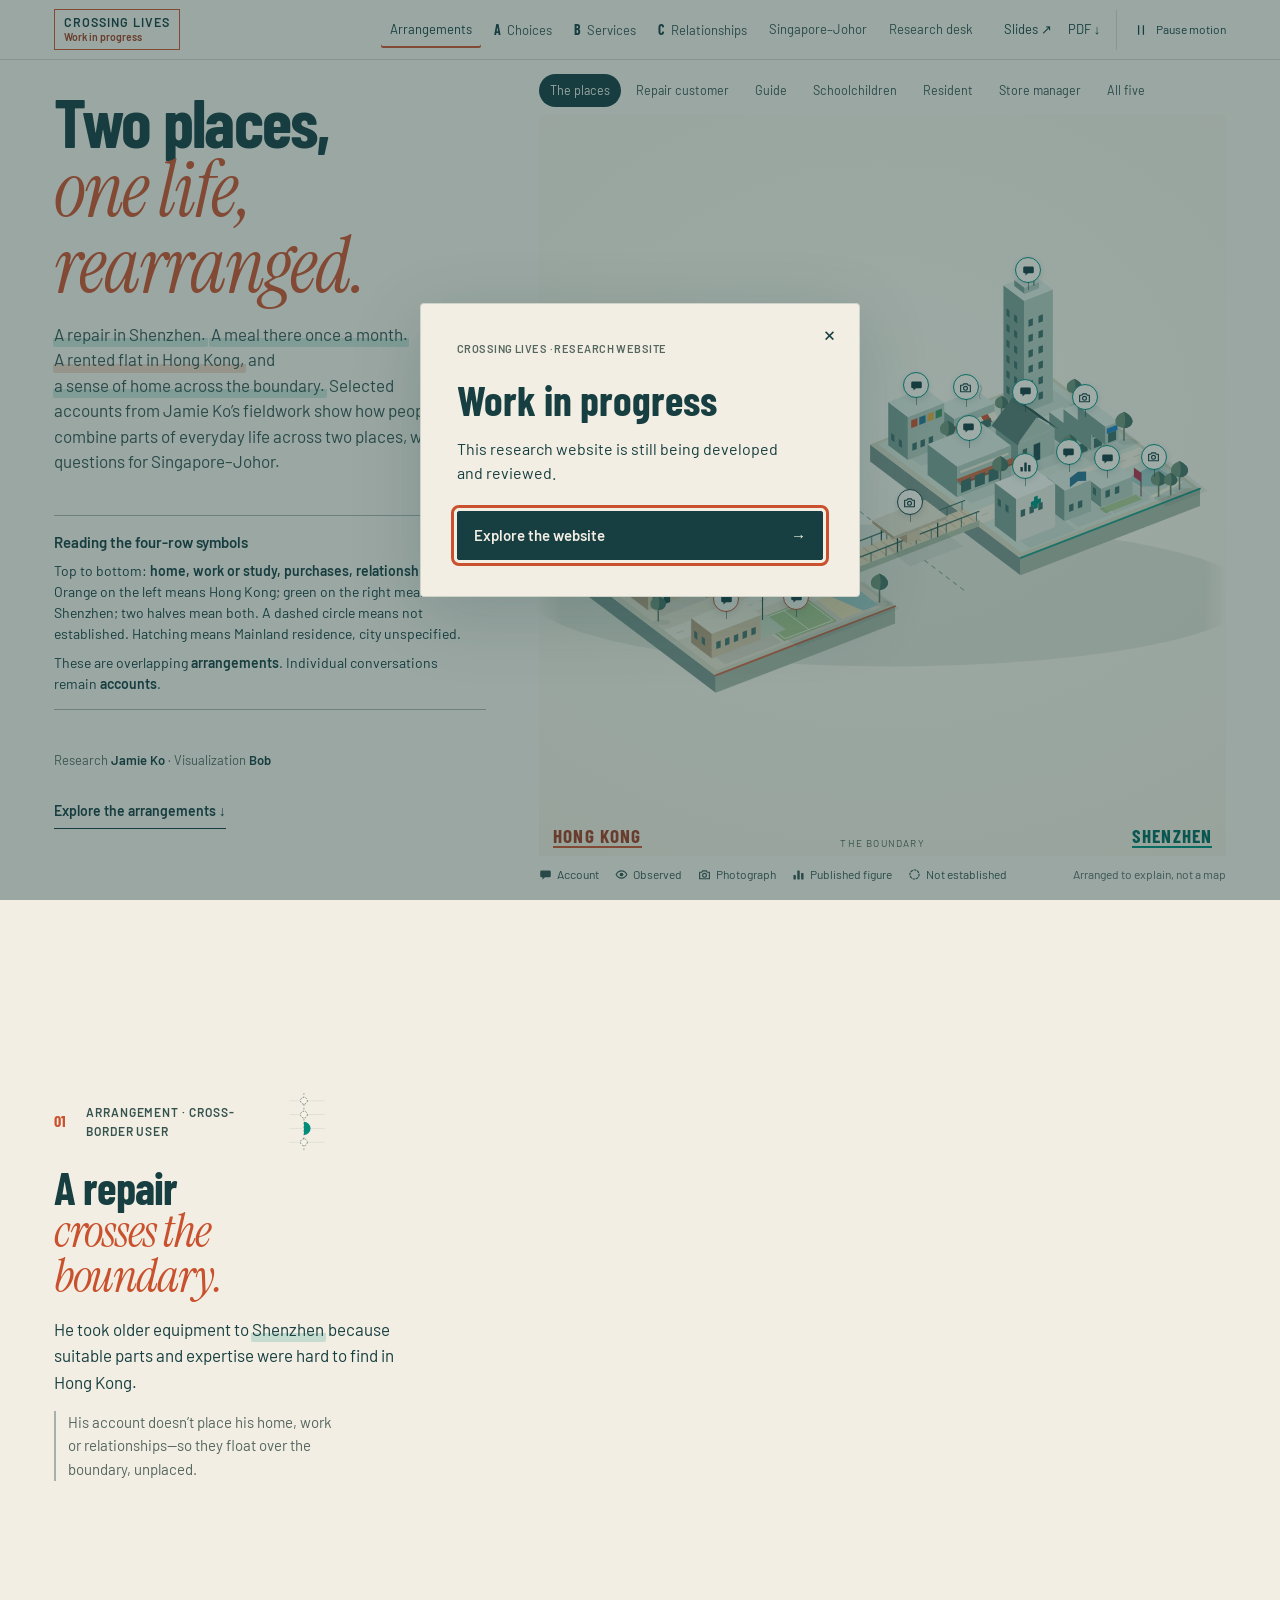
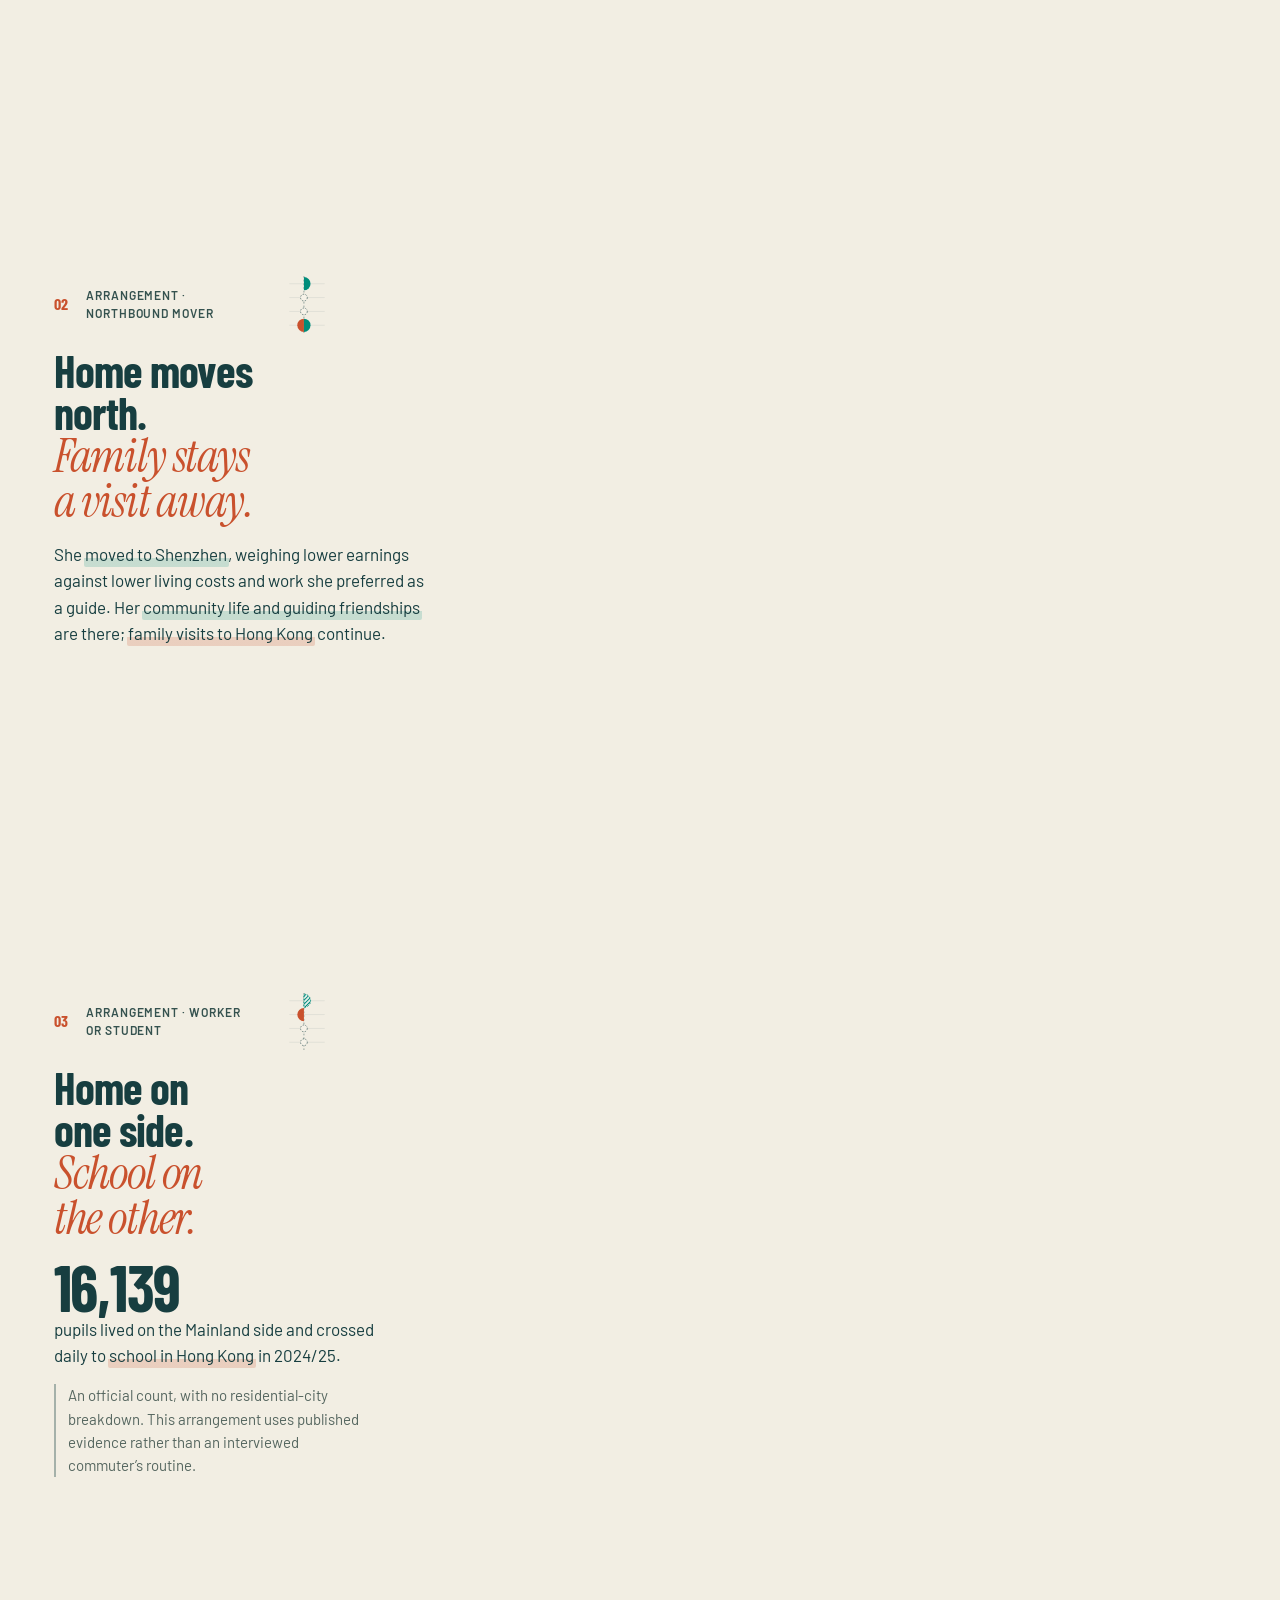
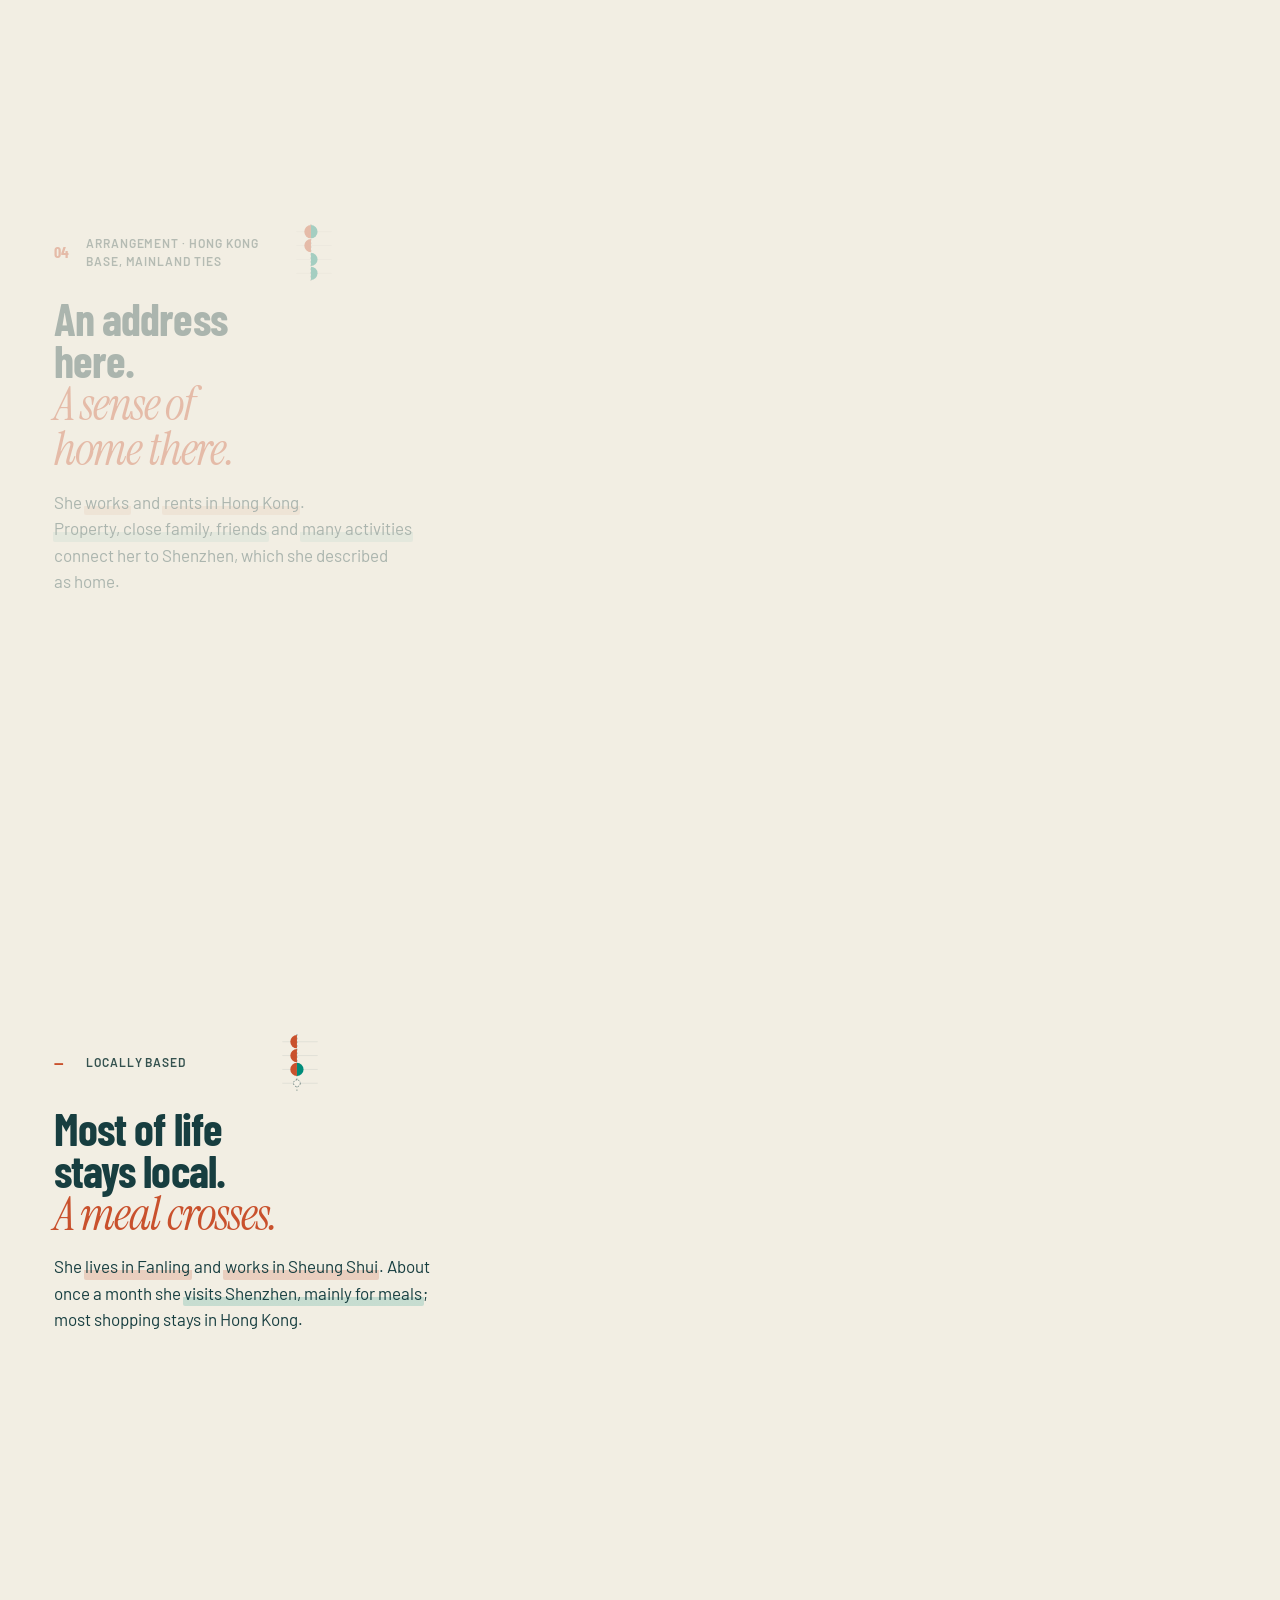
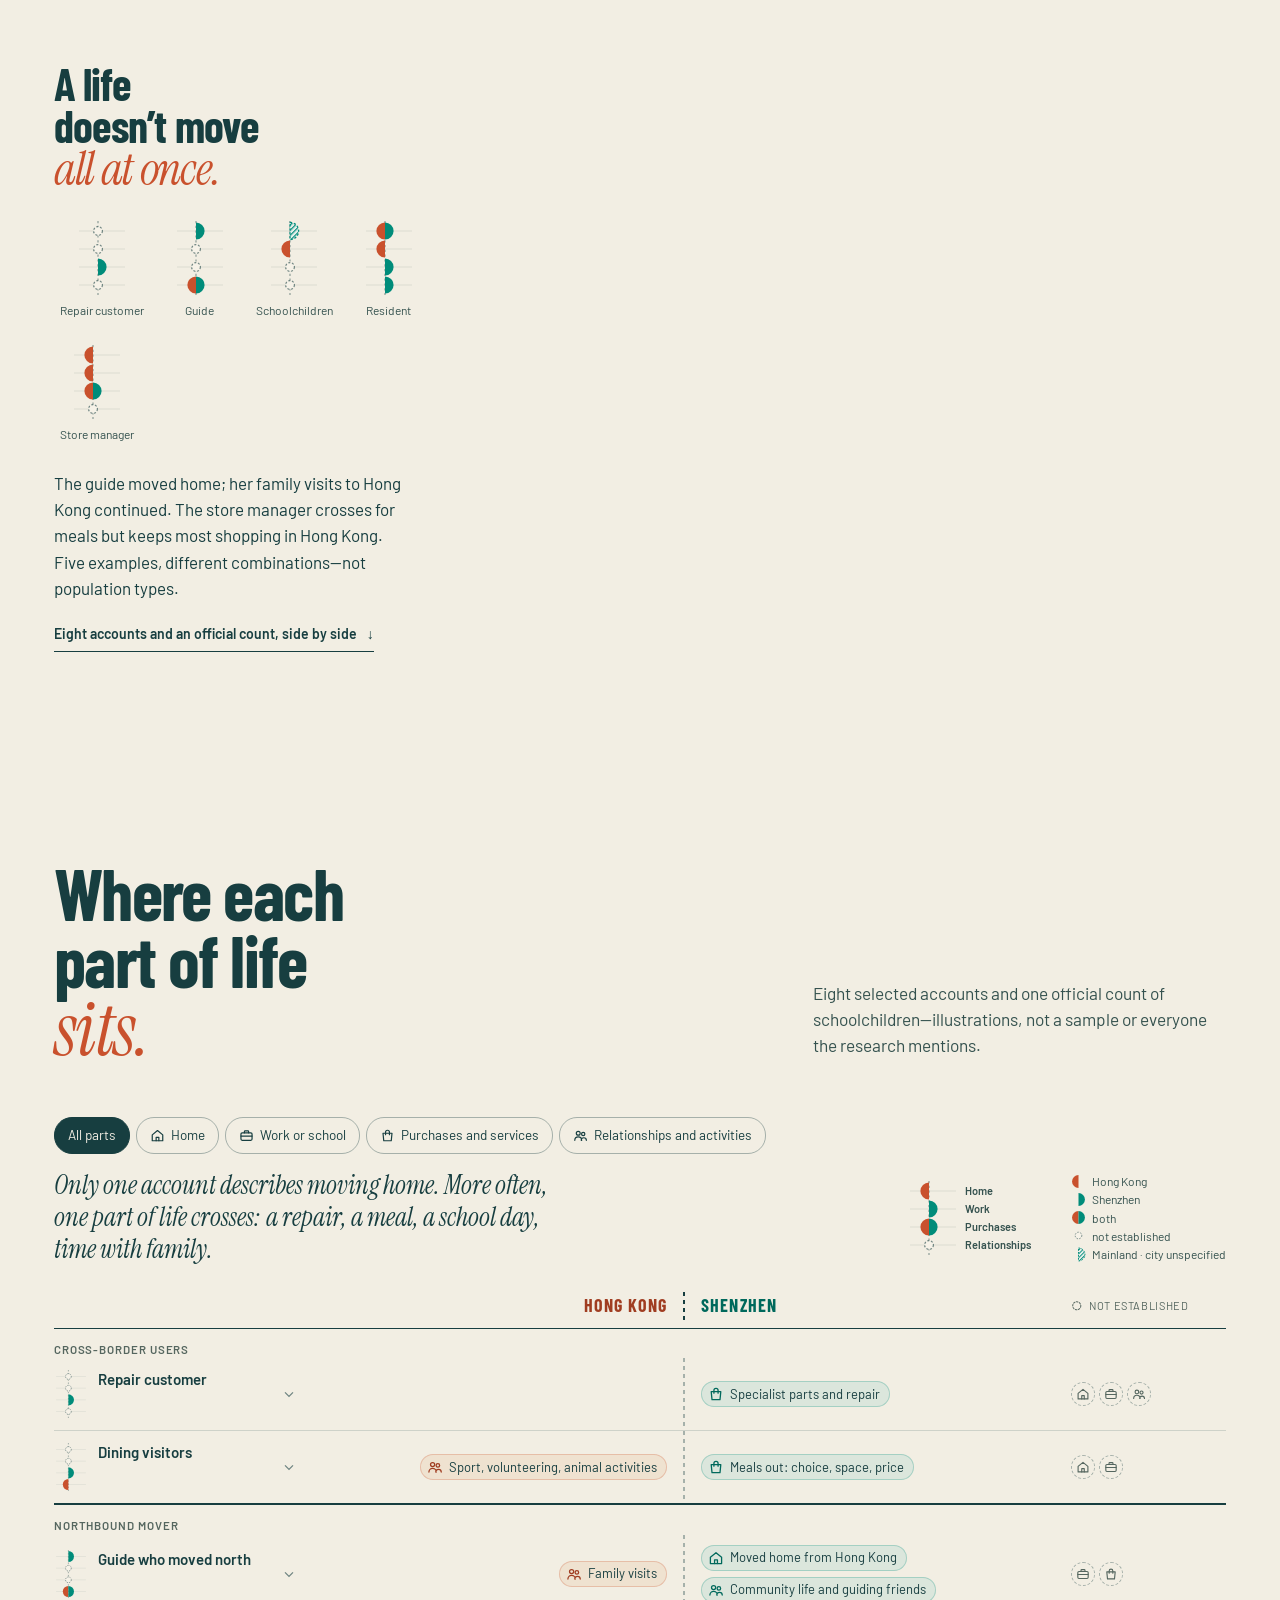
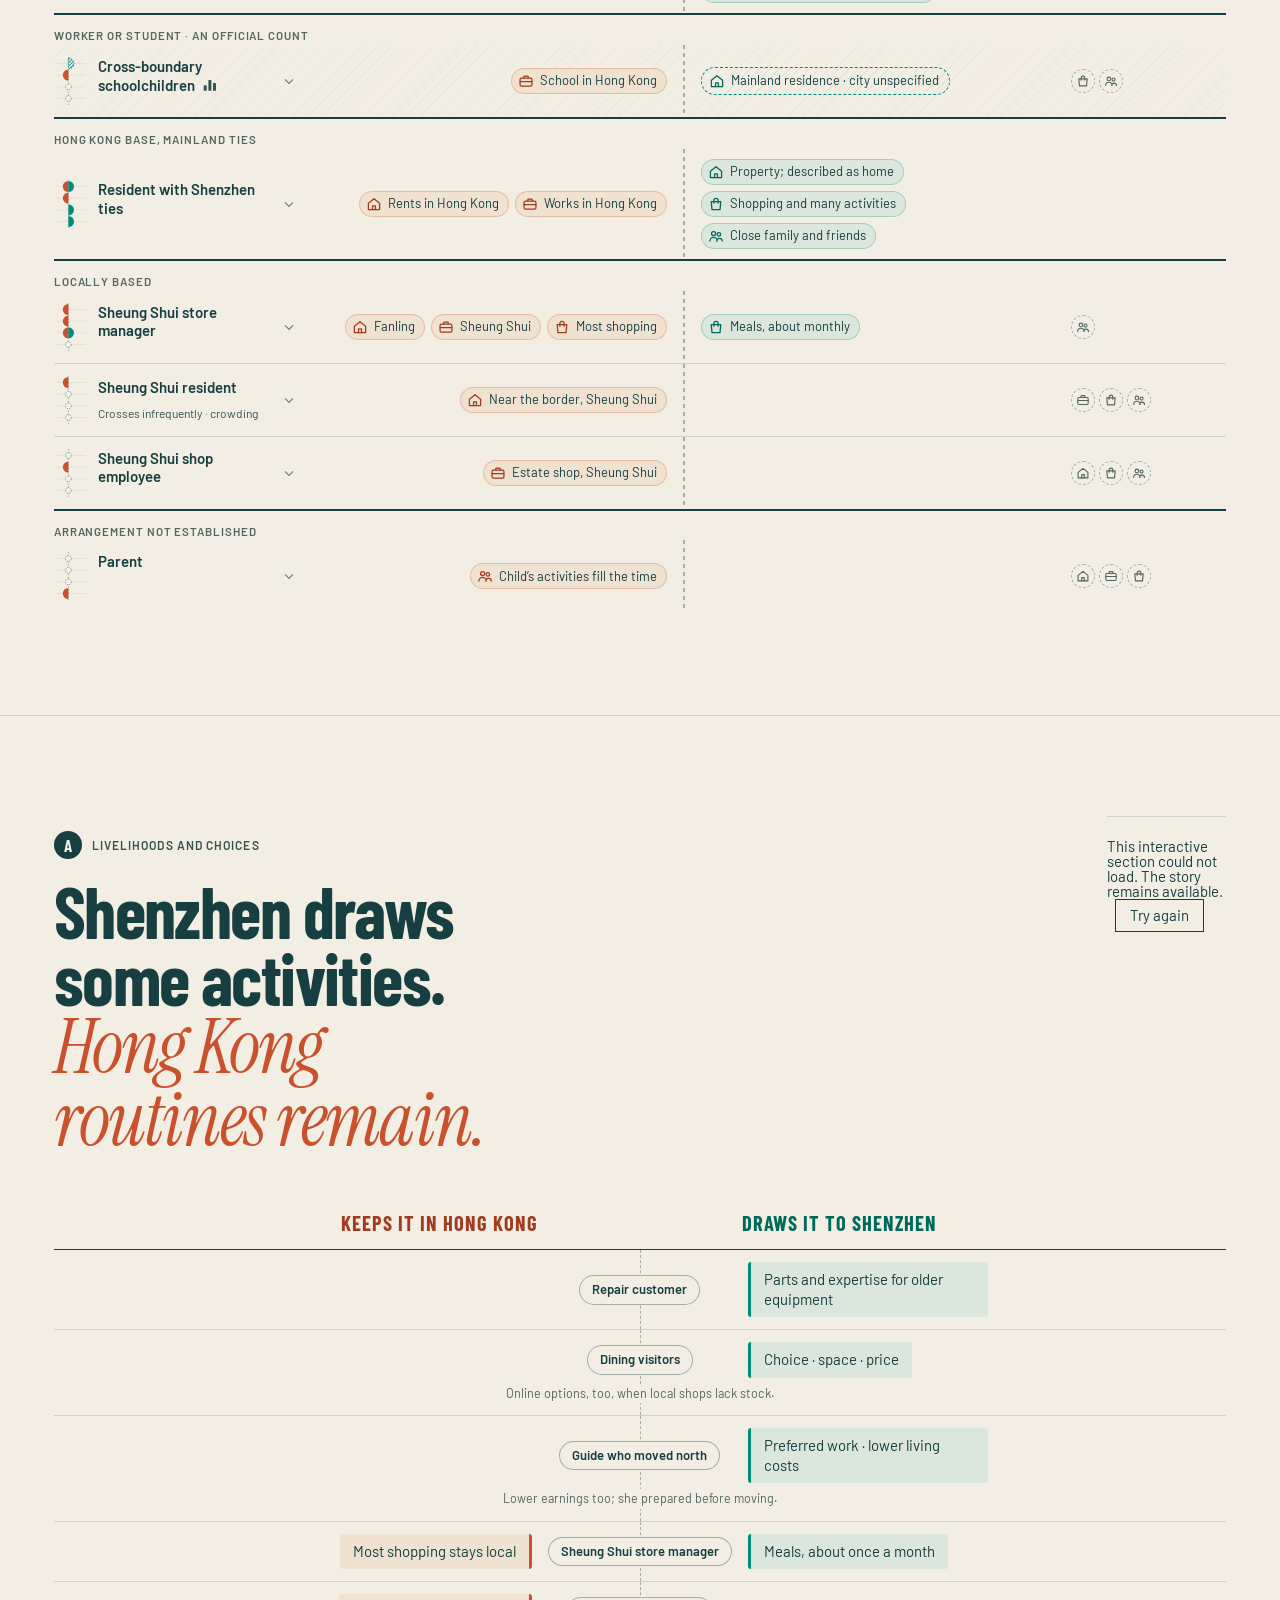
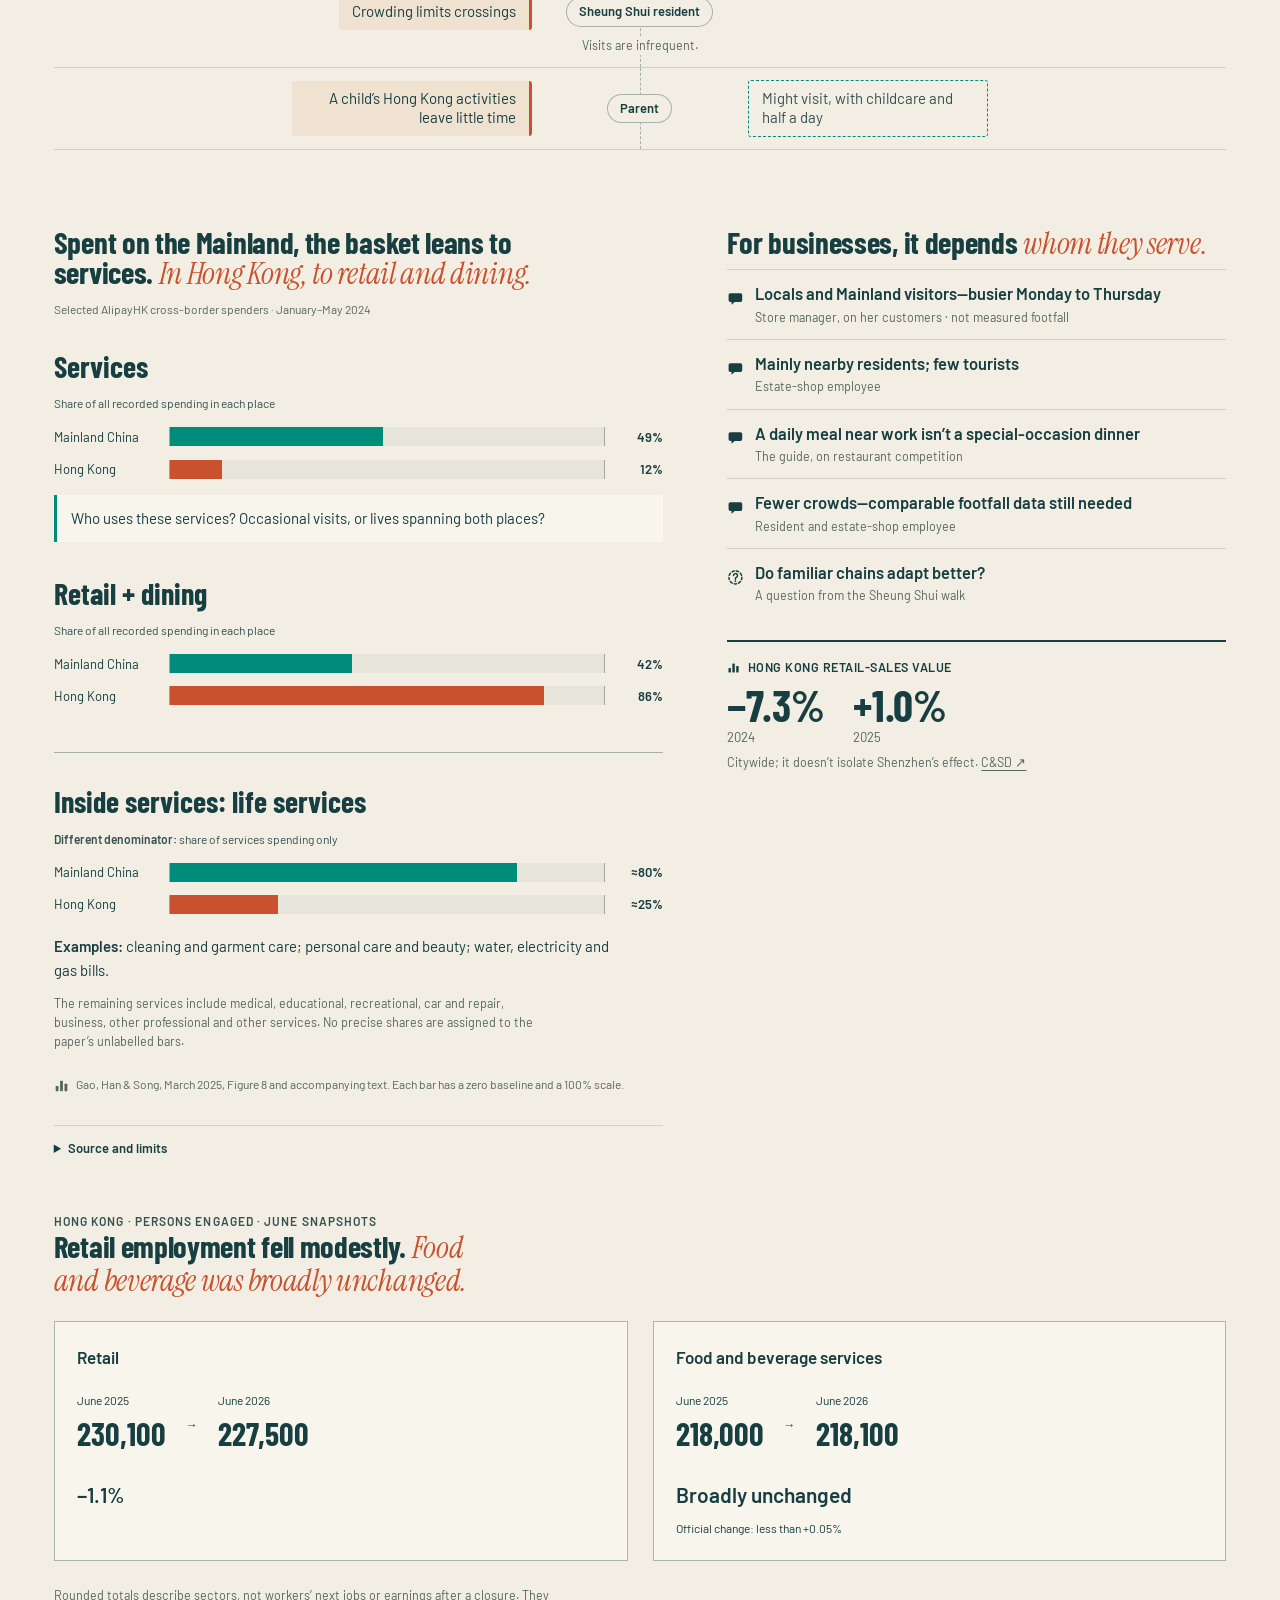
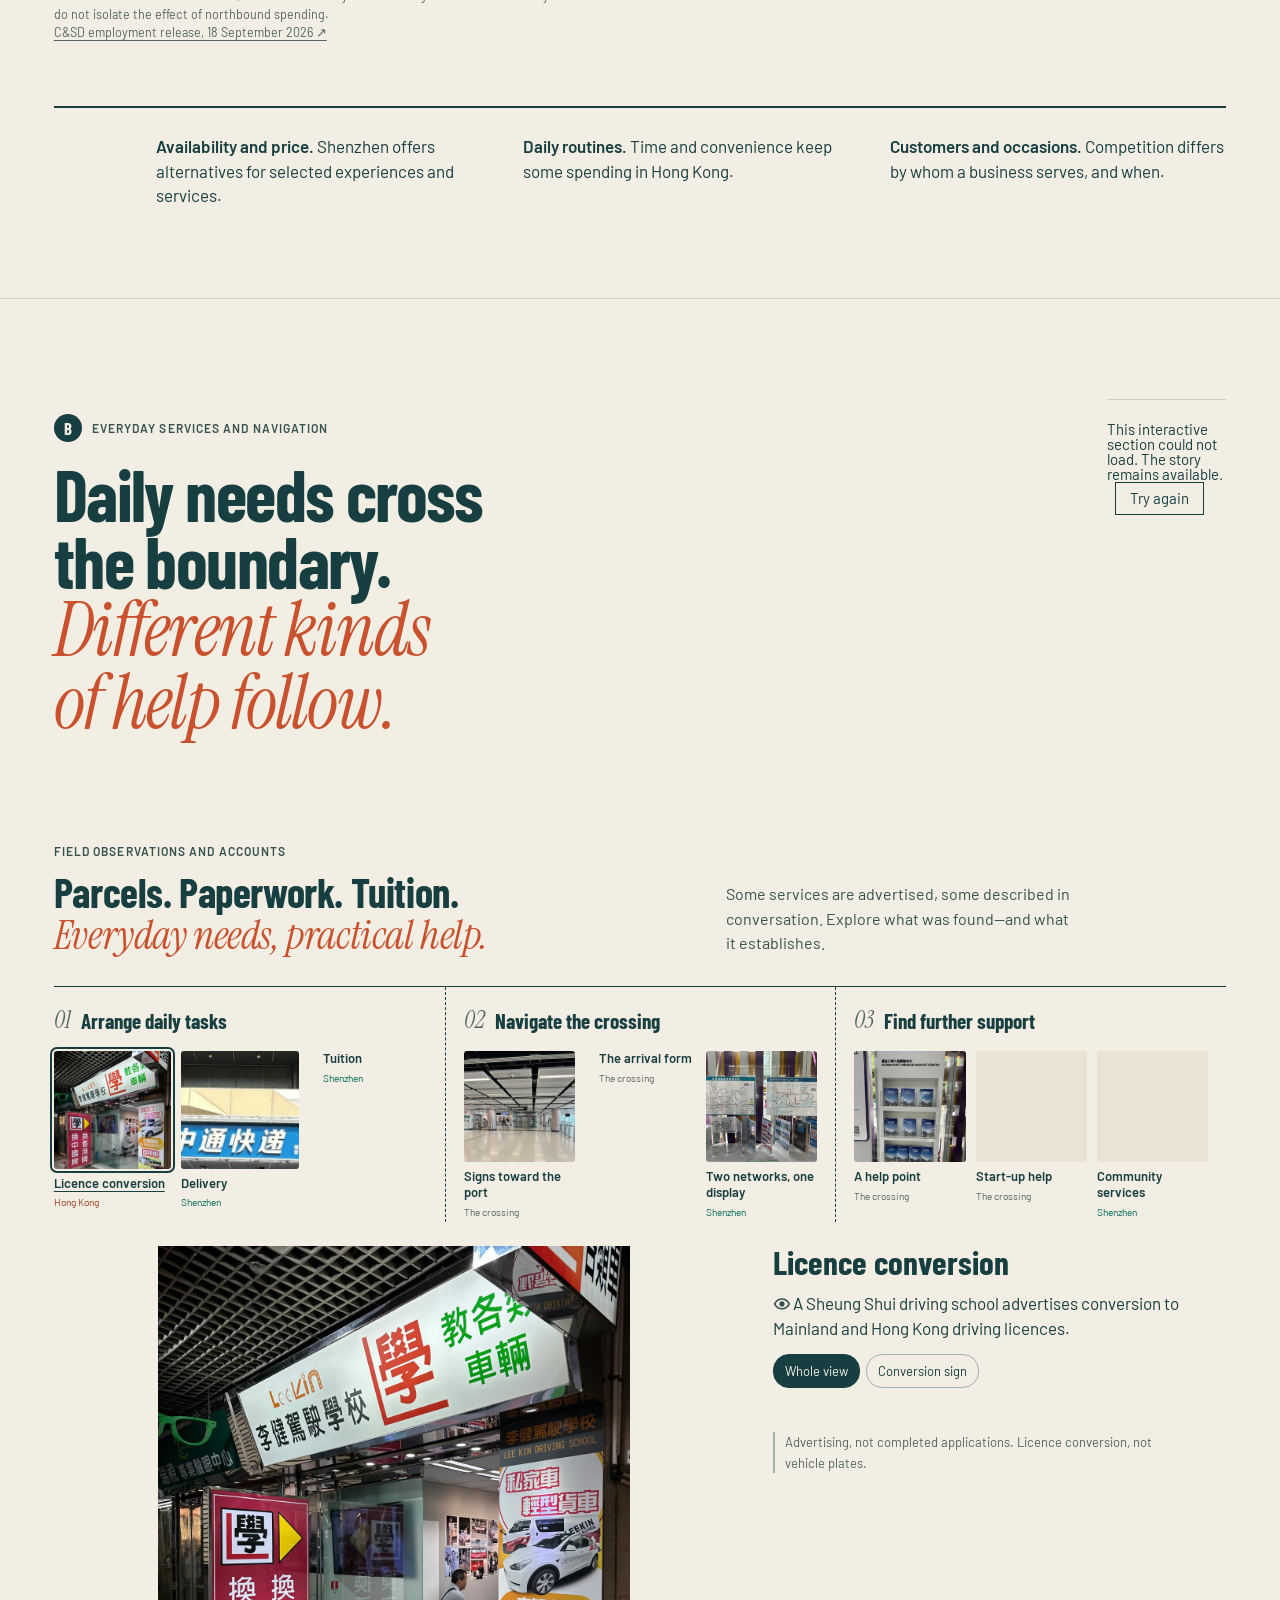
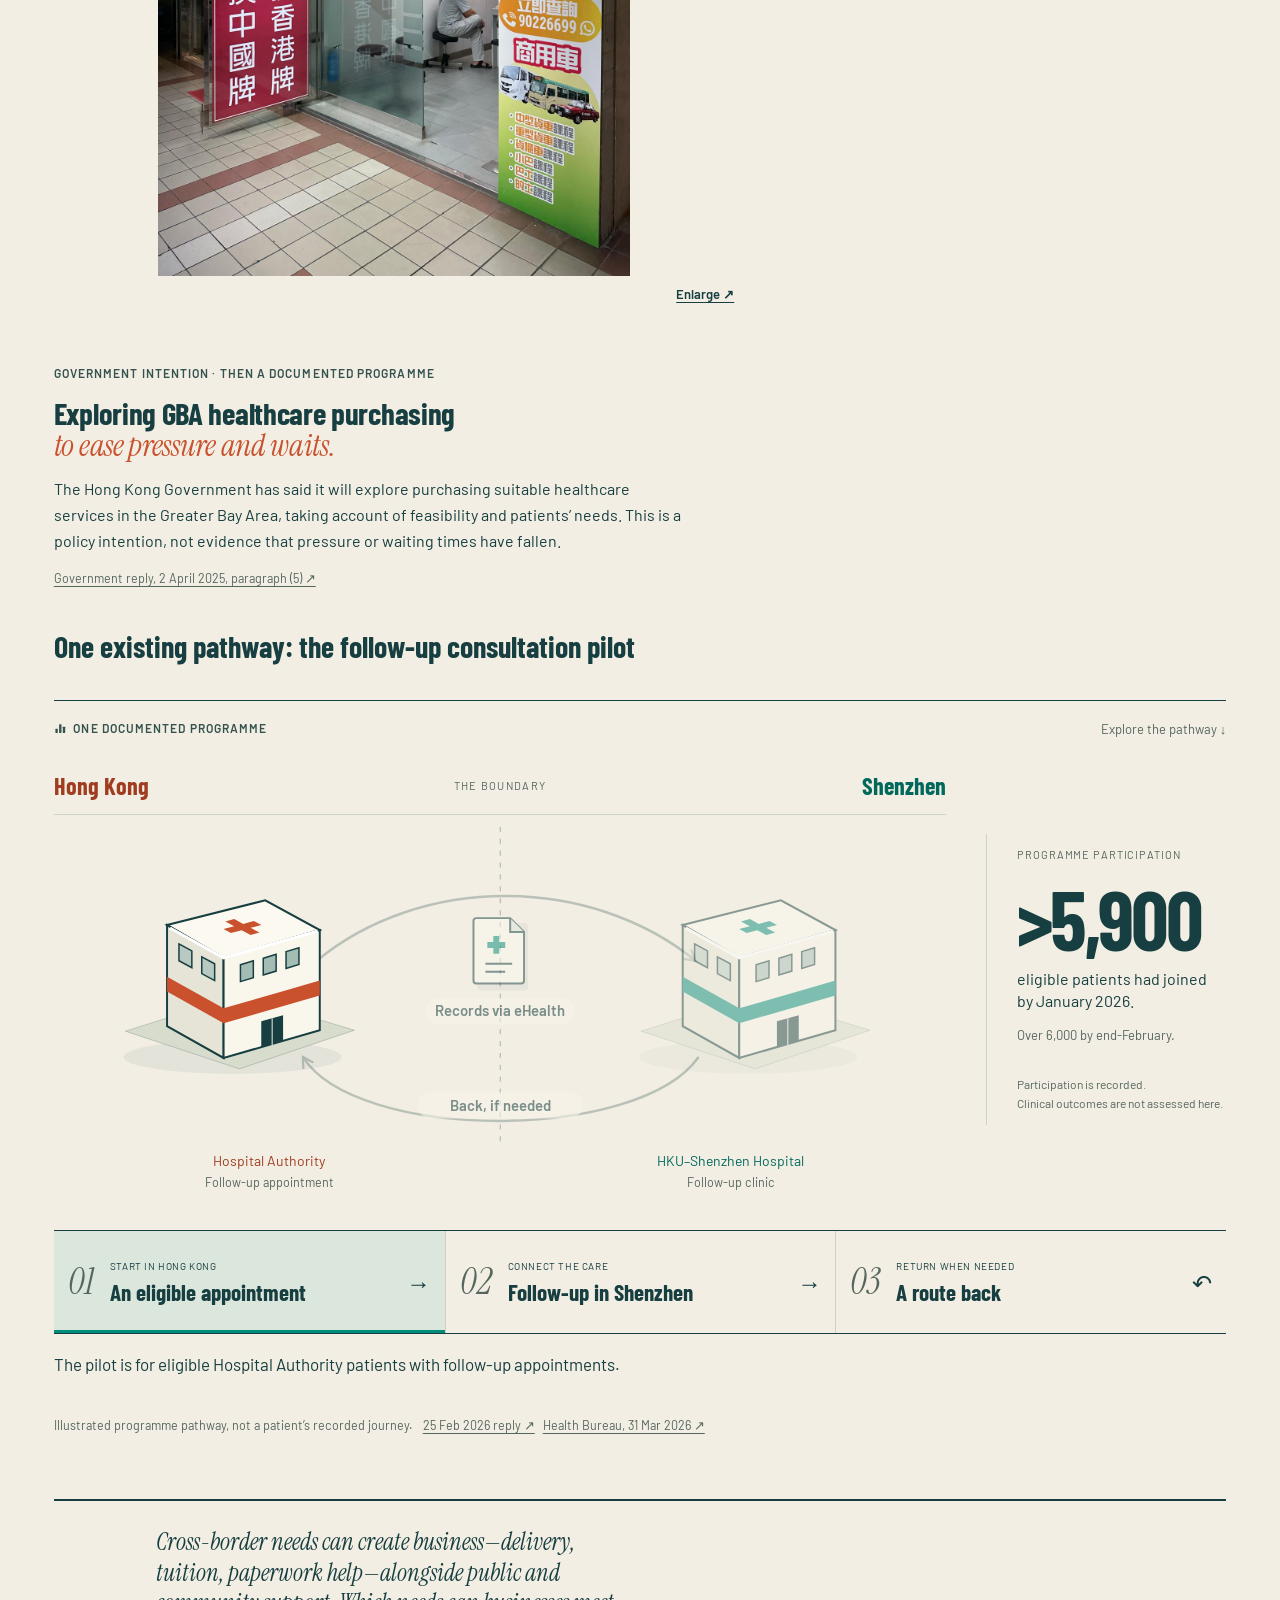
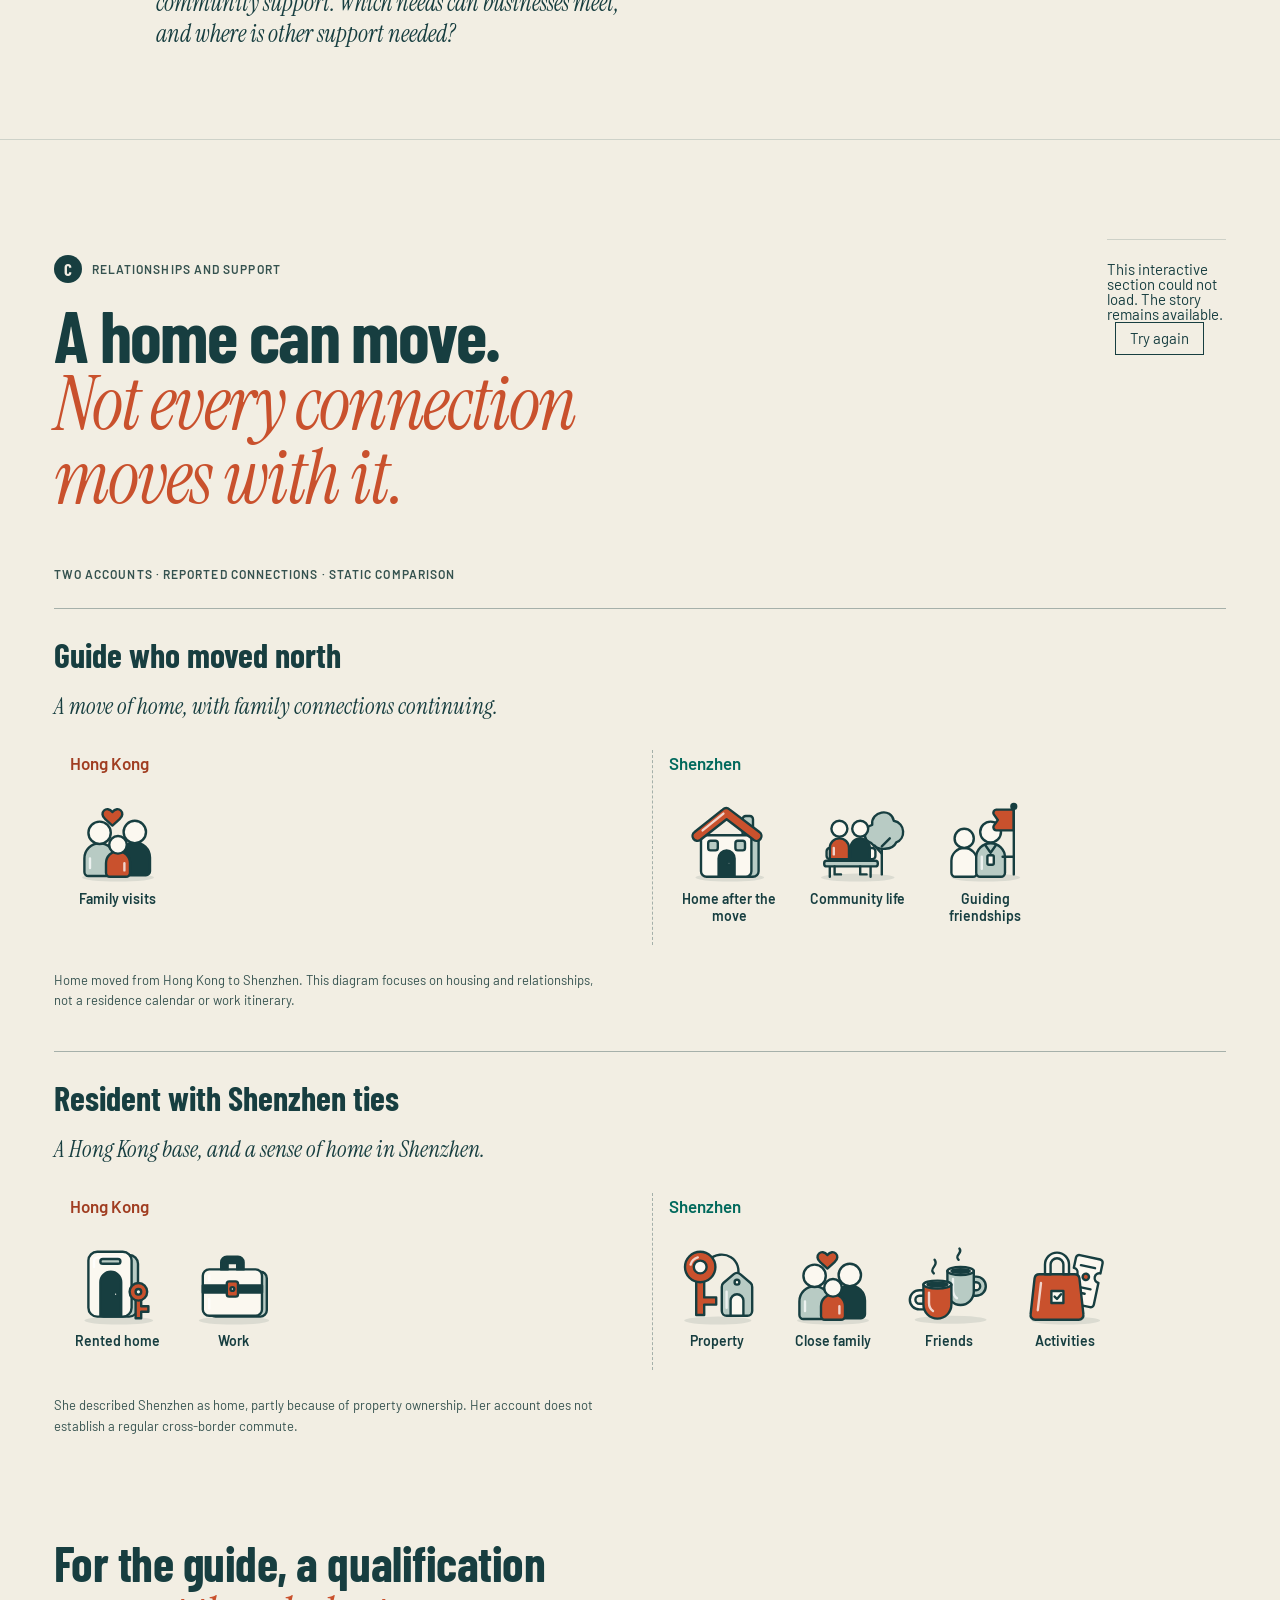
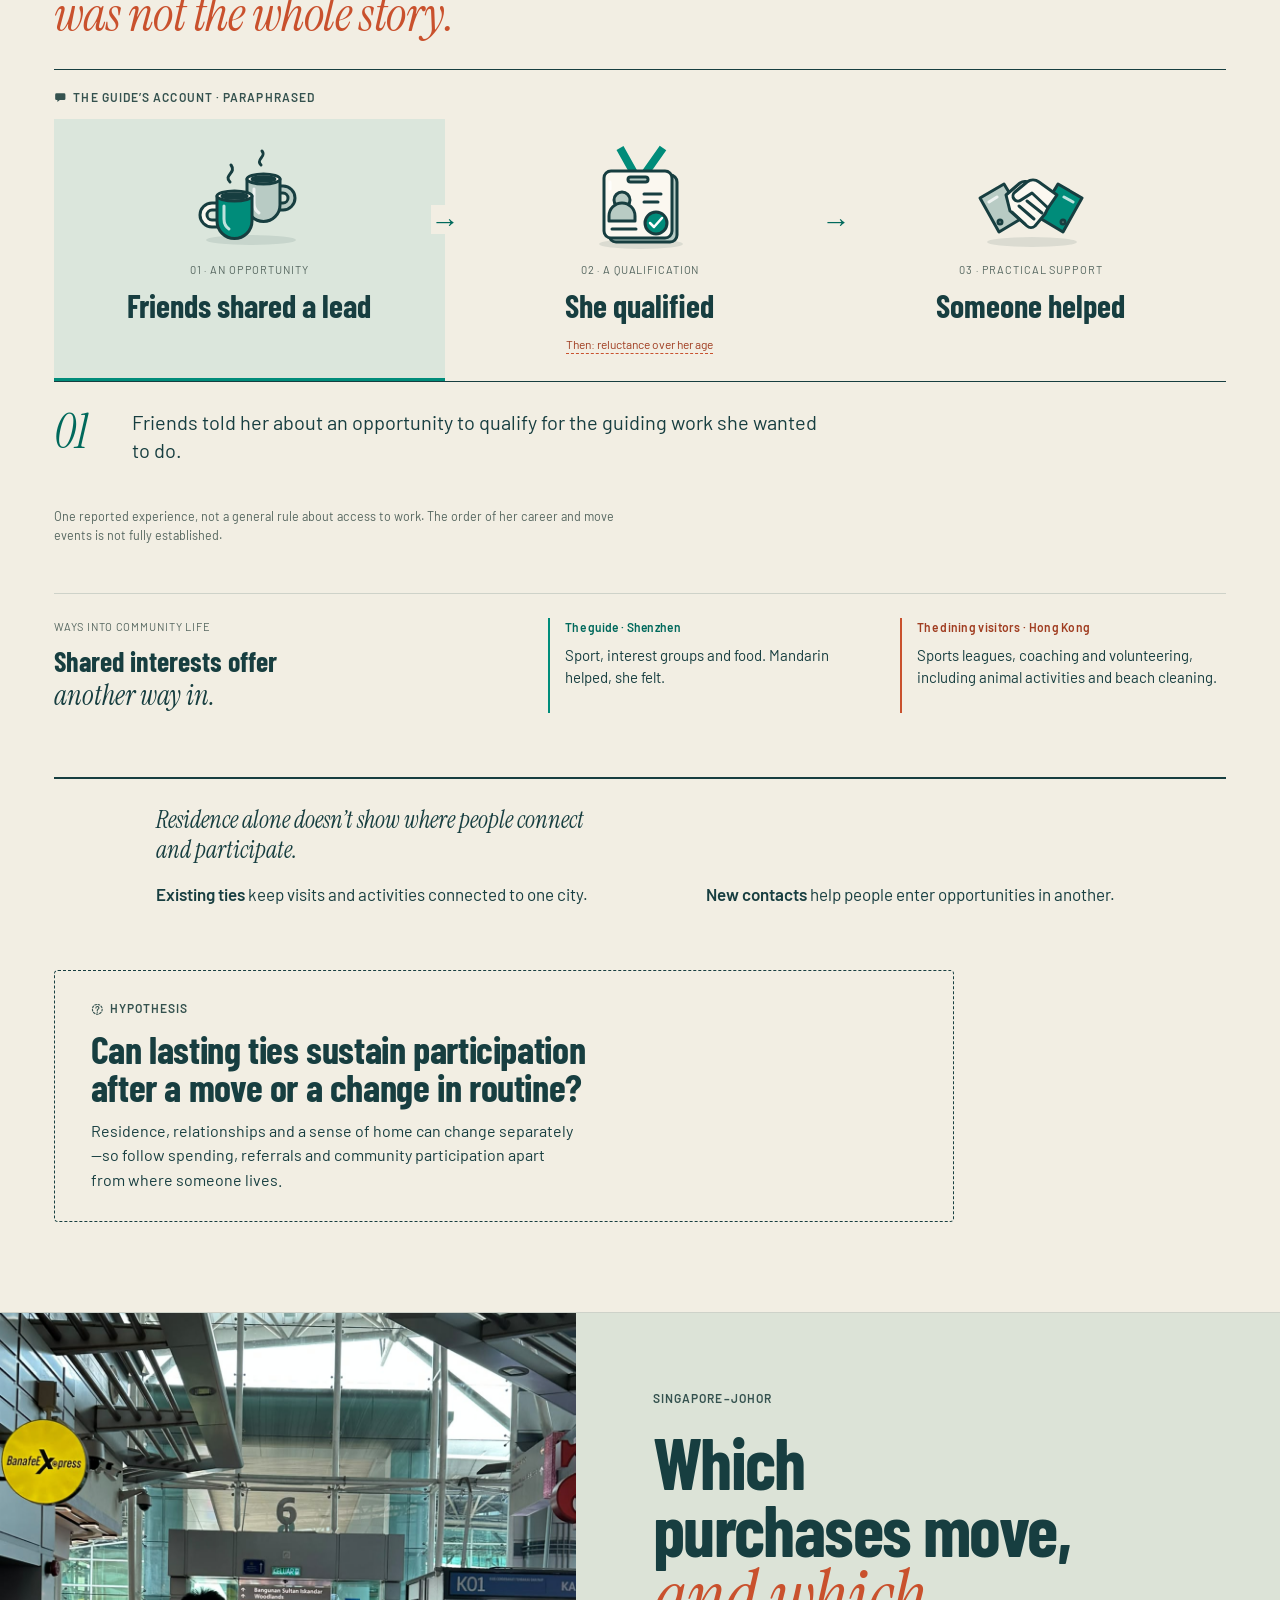
==== commit 1b877bf9: "Apply Jamie's v4 presentation and website feedback" ====
--- a/feature/index.html
+++ b/feature/index.html
@@ -8,8 +8,8 @@
 <link rel="icon" type="image/svg+xml" href="assets/favicon.svg">
 <link rel="preload" href="../fonts/BarlowCondensed-Bold.ttf" as="font" type="font/ttf" crossorigin>
 <link rel="preload" href="../fonts/InstrumentSerif-Italic.ttf" as="font" type="font/ttf" crossorigin>
-<link rel="stylesheet" href="edition.css?v=20261106-connected">
-<link rel="stylesheet" href="evidence.css?v=20261031-v3"><link rel="stylesheet" href="everyday.css?v=20261031-v3"><link rel="stylesheet" href="library.css?v=20261031-v3"><link rel="stylesheet" href="policy-map.css?v=20261031-v3"><link rel="stylesheet" href="research-overview.css?v=20261101-script"><link rel="stylesheet" href="field-gallery.css?v=20261031-v3"><link rel="stylesheet" href="game.css?v=20261031-v3">
+<link rel="stylesheet" href="edition.css?v=20261108-v4">
+<link rel="stylesheet" href="evidence.css?v=20261031-v3"><link rel="stylesheet" href="everyday.css?v=20261031-v3"><link rel="stylesheet" href="library.css?v=20261031-v3"><link rel="stylesheet" href="policy-map.css?v=20261031-v3"><link rel="stylesheet" href="research-overview.css?v=20261101-script"><link rel="stylesheet" href="field-gallery.css?v=20261031-v3">
 <link rel="stylesheet" href="desk.css?v=20261105-edition">
 </head>
 <body>
@@ -27,17 +27,17 @@
 <header class="masthead">
   <a class="wordmark" href="#top" aria-label="Crossing Lives home — work in progress"><span>CROSSING LIVES</span><span class="site-status">Work in progress</span></a>
   <nav class="chapter-nav" aria-label="Chapters">
-    <a href="#accounts" data-chapter="accounts">Accounts</a>
+    <a href="#accounts" data-chapter="accounts">Arrangements</a>
     <a href="#choices" data-chapter="choices"><b>A</b> Choices</a>
     <a href="#services" data-chapter="services"><b>B</b> Services</a>
     <a href="#ties" data-chapter="ties"><b>C</b> Relationships</a>
     <a href="#johor" data-chapter="johor">Singapore–Johor</a>
     <a href="#depth" data-chapter="depth">Research desk</a>
   </nav>
-  <details class="contents-menu" id="contents-menu"><summary><span>Contents</span> <span class="current-chapter">Accounts</span><svg viewBox="0 0 20 20" aria-hidden="true"><path d="M5 8l5 5 5-5"/></svg></summary>
+  <details class="contents-menu" id="contents-menu"><summary><span>Contents</span> <span class="current-chapter">Arrangements</span><svg viewBox="0 0 20 20" aria-hidden="true"><path d="M5 8l5 5 5-5"/></svg></summary>
     <nav class="contents-panel" aria-label="Contents">
-      <div><span class="contents-label">The story</span><a href="#accounts" data-chapter="accounts">Five accounts across a boundary</a><a href="#ledger" data-chapter="ledger">Selected accounts, side by side</a><a href="#choices" data-chapter="choices">A · Livelihoods and choices</a><a href="#services" data-chapter="services">B · Everyday services</a><a href="#ties" data-chapter="ties">C · Relationships and support</a><a href="#johor" data-chapter="johor">Questions for Singapore–Johor</a><a href="#conclusion" data-chapter="conclusion">What the accounts help us see</a></div>
-      <div><span class="contents-label">The research desk</span><a href="#about-inquiry">How the research was done</a><a href="#research-reading">Studies and methods</a><a href="#evidence">Economic evidence</a><a href="#care-evidence">Care across the boundary</a><a href="#school-evidence">A school day across the boundary</a><a href="#street-level">Field photographs</a><a href="#policy-maps">Maps and policy documents</a><a href="#questions">Questions to investigate</a><a href="#measure">What we would need to measure</a><a href="#responses">Possible responses</a><a href="#sources">Sources and credits</a><a href="../presentation.html">Presentation ↗</a><a href="../presentation.pdf" download>Slide PDF ↓</a></div>
+      <div><span class="contents-label">The story</span><a href="#accounts" data-chapter="accounts">Five examples across a boundary</a><a href="#ledger" data-chapter="ledger">Selected accounts, side by side</a><a href="#choices" data-chapter="choices">A · Livelihoods and choices</a><a href="#services" data-chapter="services">B · Everyday services</a><a href="#ties" data-chapter="ties">C · Relationships and support</a><a href="#johor" data-chapter="johor">Questions for Singapore–Johor</a><a href="#conclusion" data-chapter="conclusion">What the accounts help us see</a></div>
+      <div><span class="contents-label">The research desk</span><a href="#about-inquiry">How the research was done</a><a href="#research-reading">Studies and methods</a><a href="#evidence">Economic evidence</a><a href="#care-evidence">Care across the boundary</a><a href="#school-evidence">A school day across the boundary</a><a href="#street-level">Field photographs</a><a href="#policy-maps">Maps and policy documents</a><a href="#questions">Questions to investigate</a><a href="#sources">Sources and credits</a><a href="../presentation.html">Presentation ↗</a><a href="../presentation.pdf" download>Slide PDF ↓</a></div>
     </nav>
   </details>
   <nav class="delivery-nav" aria-label="Presentation and controls"><a class="slides-link" href="../presentation.html">Slides <span aria-hidden="true">↗</span></a><a class="pdf-link" href="../presentation.pdf" download>PDF <span aria-hidden="true">↓</span></a><button class="motion-control" id="motion-control" type="button" aria-pressed="false"><svg viewBox="0 0 20 20" aria-hidden="true"><path d="M7 4v12M13 4v12"/></svg><span>Pause motion</span></button></nav>
@@ -45,16 +45,16 @@
 </header>
 
 <main>
-<section class="opening" id="top" aria-labelledby="hero-title" data-chapter-id="accounts" data-chapter-title="Accounts">
+<section class="opening" id="top" aria-labelledby="hero-title" data-chapter-id="accounts" data-chapter-title="Arrangements">
  <span id="accounts" class="anchor"></span><span id="arrangements" class="anchor"></span>
  <div class="scrolly page">
   <article class="step step-intro" data-scene="overview">
     <h1 id="hero-title">Two places, <em>one life, rearranged.</em></h1>
-    <div class="hero-type" id="hero-type"></div>
     <p class="deck"><button type="button" class="pw side-sz" data-place="sz-repair">A repair in Shenzhen.</button> <button type="button" class="pw side-sz" data-place="sz-dining">A meal there once a month.</button> <button type="button" class="pw side-hk" data-place="hk-rental">A rented flat in Hong Kong,</button> and <button type="button" class="pw side-sz" data-place="sz-tower">a sense of home across the boundary.</button> Selected accounts from Jamie Ko’s fieldwork show how people combine parts of everyday life across two places, with questions for Singapore–Johor.</p>
+    <div class="signature-explainer"><h3>Reading the four-row symbols</h3><p>Top to bottom: <b>home, work or study, purchases, relationships.</b> Orange on the left means Hong Kong; green on the right means Shenzhen; two halves mean both. A dashed circle means not established. Hatching means Mainland residence, city unspecified.</p><p>These are overlapping <b>arrangements</b>. Individual conversations remain <b>accounts</b>.</p></div>
     <p class="byline">Research <strong>Jamie Ko</strong> · Visualization <strong>Bob</strong></p>
     <p class="mini-key key-intro" aria-label="Marker key"><span><span data-glyph="account"></span>Account</span><span><span data-glyph="observed"></span>Observed</span><span><span data-glyph="photo"></span>Photograph</span><span><span data-glyph="published"></span>Published figure</span><span><span data-glyph="unknown"></span>Not established</span><span class="mini-key-note">Arranged to explain, not a map</span></p>
-    <p class="cue"><a href="#step-repair">Meet the accounts <span aria-hidden="true">↓</span></a></p>
+    <p class="cue"><a href="#step-repair">Explore the arrangements <span aria-hidden="true">↓</span></a></p>
   </article>
 
   <div class="scrolly-graphic">
@@ -72,24 +72,24 @@
   </div>
 
   <article class="step" data-scene="repair" id="step-repair">
-    <p class="step-tag"><span>01</span>Cross-border user<span class="step-sig" data-signature="repair" data-size="40"></span></p>
+    <p class="step-tag"><span>01</span>Arrangement · cross-border user<span class="step-sig" data-signature="repair" data-size="40"></span></p>
     <h2>A repair <em>crosses the boundary.</em></h2>
     <p>He took older equipment to <button type="button" class="pw side-sz" data-place="sz-repair">Shenzhen</button> because suitable parts and expertise were hard to find in Hong Kong.</p>
     <p class="step-aside">His account doesn’t place his home, work or relationships—so they float over the boundary, unplaced.</p>
   </article>
   <article class="step" data-scene="guide" id="step-guide">
-    <p class="step-tag"><span>02</span>Northbound mover<span class="step-sig" data-signature="guide" data-size="40"></span></p>
+    <p class="step-tag"><span>02</span>Arrangement · northbound mover<span class="step-sig" data-signature="guide" data-size="40"></span></p>
     <h2>Home moves north. <em>Family stays a visit away.</em></h2>
     <p>She <button type="button" class="pw side-sz" data-place="sz-home">moved to Shenzhen</button>, weighing lower earnings against lower living costs and work she preferred as a guide. Her <button type="button" class="pw side-sz" data-place="sz-community">community life and guiding friendships</button> are there; <button type="button" class="pw side-hk" data-place="hk-family">family visits to Hong Kong</button> continue.</p>
   </article>
   <article class="step" data-scene="pupils" id="step-pupils">
-    <p class="step-tag"><span>03</span>Cross-border worker or student<span class="step-sig" data-signature="pupils" data-size="40"></span></p>
+    <p class="step-tag"><span>03</span>Arrangement · worker or student<span class="step-sig" data-signature="pupils" data-size="40"></span></p>
     <h2>Home on one side. <em>School on the other.</em></h2>
     <p class="step-figure"><strong>16,139</strong> pupils lived on the Mainland side and crossed daily to <button type="button" class="pw side-hk" data-place="hk-school">school in Hong Kong</button> in 2024/25.</p>
     <p class="step-aside">An official count, with no residential-city breakdown. This arrangement uses published evidence rather than an interviewed commuter’s routine.</p>
   </article>
   <article class="step" data-scene="resident" id="step-resident">
-    <p class="step-tag"><span>04</span>Hong Kong base, Mainland ties<span class="step-sig" data-signature="resident" data-size="40"></span></p>
+    <p class="step-tag"><span>04</span>Arrangement · Hong Kong base, Mainland ties<span class="step-sig" data-signature="resident" data-size="40"></span></p>
     <h2>An address here. <em>A sense of home there.</em></h2>
     <p>She <button type="button" class="pw side-hk" data-place="hk-work">works</button> and <button type="button" class="pw side-hk" data-place="hk-rental">rents in Hong Kong</button>. <button type="button" class="pw side-sz" data-place="sz-tower">Property, close family, friends</button> and <button type="button" class="pw side-sz" data-place="sz-leisure">many activities</button> connect her to Shenzhen, which she described as home.</p>
   </article>
@@ -133,7 +133,7 @@
   <div class="lens-pair">
     <div class="lens-col">
       <h3 class="sub-head">Spent on the Mainland, the basket leans to services. <em>In Hong Kong, to retail and dining.</em></h3>
-      <div id="basket"><p class="loading-note">Recorded spending among seasoned AlipayHK users: Mainland services 47%, retail 28%, food and beverages 16%, other 9%; Hong Kong services 12%, retail 58%, food and beverages 29%, other 2%.</p></div>
+      <div id="basket"><p class="loading-note">Selected AlipayHK cross-border spenders, January–May 2024: services are 49% of recorded Mainland spending and 12% in Hong Kong; retail and dining together are 42% and 86%. Life services are approximately 80% of Mainland services spending. Mainland China is not Shenzhen alone.</p></div>
     </div>
     <div class="lens-col">
       <h3 class="sub-head">For businesses, it depends <em>whom they serve.</em></h3>
@@ -152,30 +152,33 @@
     </div>
   </div>
 
+  <section class="jobs-context" aria-labelledby="jobs-title"><p class="eyebrow">Hong Kong · persons engaged · June snapshots</p><h3 id="jobs-title" class="sub-head">Retail employment fell modestly. <em>Food and beverage was broadly unchanged.</em></h3><div class="jobs-panels"><article><h4>Retail</h4><p><span>June 2025 <b>230,100</b></span><span aria-hidden="true">→</span><span>June 2026 <b>227,500</b></span></p><strong class="jobs-change">−1.1%</strong></article><article><h4>Food and beverage services</h4><p><span>June 2025 <b>218,000</b></span><span aria-hidden="true">→</span><span>June 2026 <b>218,100</b></span></p><strong class="jobs-change">Broadly unchanged</strong><small>Official change: less than +0.05%</small></article></div><p class="fine">Rounded totals describe sectors, not workers’ next jobs or earnings after a closure. They do not isolate the effect of northbound spending. <a href="https://www.info.gov.hk/gia/general/202609/18/P2026091800290.htm" target="_blank" rel="noopener">C&amp;SD employment release, 18 September 2026 ↗</a></p></section>
   <aside class="takeaway" aria-label="What lens A suggests">
     <ol><li><b>Availability and price.</b> Shenzhen offers alternatives for selected experiences and services.</li><li><b>Daily routines.</b> Time and convenience keep some spending in Hong Kong.</li><li><b>Customers and occasions.</b> Competition differs by whom a business serves, and when.</li></ol>
   </aside>
-  <p class="go-deeper"><a href="#evidence">Economic evidence</a><a href="#research-reading">Studies and methods</a></p>
+
 </section>
 
 <section class="lens page" id="services" aria-labelledby="services-title" data-chapter-id="services" data-chapter-title="B · Services">
   <span id="access" class="anchor"></span>
   <header class="section-head lens-head">
     <span class="lens-mark" data-lens="B" aria-hidden="true"></span><p class="lens-tag"><b>B</b>Everyday services and navigation</p>
-    <h2 id="services-title">Follow-up care in Shenzhen. <em>A route back to Hong Kong.</em></h2>
-  </header>
+    <h2 id="services-title">Daily needs cross the boundary. <em>Different kinds of help follow.</em></h2>
+  </header>
+  <div class="services-fieldwork">
+    <header class="services-field-head"><p class="eyebrow">Field observations and accounts</p><h3 class="sub-head">Parcels. Paperwork. Tuition.<br><em>Everyday needs, practical help.</em></h3><p>Some services are advertised, some described in conversation. Explore what was found—and what it establishes.</p></header>
+  <div id="service-trail"><figure class="static-figure"><img src="assets/sz-wayfinding.jpg" alt="A rack holds guides in several languages beneath the Futian Port Inbound Service Center sign." width="1536" height="2048" loading="lazy"><figcaption>At Futian, immigration staff helped with the arrival form; a separate help point offered information and described referrals. Its operator was unconfirmed and referrals were not tested.</figcaption></figure></div>
+  </div>
+
+  <div class="care-policy"><p class="eyebrow">Government intention · then a documented programme</p><h3 class="sub-head">Exploring GBA healthcare purchasing <em>to ease pressure and waits.</em></h3><p>The Hong Kong Government has said it will explore purchasing suitable healthcare services in the Greater Bay Area, taking account of feasibility and patients’ needs. This is a policy intention, not evidence that pressure or waiting times have fallen.</p><p class="fine"><a href="https://www.info.gov.hk/gia/general/202504/02/P2025040200687.htm" target="_blank" rel="noopener">Government reply, 2 April 2025, paragraph (5) ↗</a></p><h4>One existing pathway: the follow-up consultation pilot</h4></div>
   <div class="care-block">
     <div id="care-loop"><p class="loading-note">Eligible Hospital Authority follow-up patients can receive care at HKU–Shenzhen Hospital, authorise access to records through eHealth, and return to HA follow-up on request according to clinical need. More than 5,900 had joined by January 2026.</p></div>
-  </div>
-  <div class="services-fieldwork">
-    <header class="services-field-head"><p class="eyebrow">Back on the street · field observations and accounts</p><h3 class="sub-head">Parcels. Paperwork. Tuition.<br><em>Other needs, other kinds of help.</em></h3><p>Some services are advertised, some described in conversation. Explore what was found—and what it establishes.</p></header>
-  <div id="service-trail"><figure class="static-figure"><img src="assets/sz-wayfinding.jpg" alt="A rack holds guides in several languages beneath the Futian Port Inbound Service Center sign." width="1536" height="2048" loading="lazy"><figcaption>At Futian, immigration staff helped with the arrival form; a separate help point offered information and described referrals. Its operator was unconfirmed and referrals were not tested.</figcaption></figure></div>
   </div>
 
   <aside class="takeaway" aria-label="What lens B suggests">
     <p class="takeaway-line">Cross-border needs can create business—delivery, tuition, paperwork help—alongside public and community support. Which needs can businesses meet, and where is other support needed?</p>
   </aside>
-  <p class="go-deeper"><a href="#care-evidence">Care across the boundary</a><a href="#street-level">All field photographs</a></p>
+
 </section>
 
 <section class="lens page" id="ties" aria-labelledby="ties-title" data-chapter-id="ties" data-chapter-title="C · Relationships">
@@ -196,7 +199,7 @@
     <ol><li><b>Existing ties</b> keep visits and activities connected to one city.</li><li><b>New contacts</b> help people enter opportunities in another.</li></ol>
   </aside>
 
-  <p class="go-deeper"><a href="#ledger">Compare the accounts</a><a href="#about-inquiry">How the fieldwork was done</a></p>
+
 
   <aside class="hypothesis" aria-labelledby="hypothesis-title">
     <p class="hypothesis-label"><span data-glyph="question"></span>Hypothesis</p>
@@ -219,8 +222,8 @@
   <div class="page johor-echo">
     <div id="echo"><p class="loading-note">Questions for Singapore–Johor: what people would buy or do in Johor Bahru, and why; whether spending, relationships and participation continue after a move; what new needs Johor providers would meet; and how changing demand, jobs, housing and services affect Johor residents. Forecast extra annual spending with the RTS Link: Singapore consumers in Johor Bahru S$1.05 billion; Johor Bahru consumers in Singapore S$756 million.</p></div>
     <div class="echo-after">
-      <p class="jq-proposal"><span data-glyph="question"></span><span>Jamie proposes a Hong Kong–Shenzhen learning exchange for Singapore retailers and service businesses, then small local tests—studying failed adaptations as closely as promising ones.</span></p>
-      <p class="go-deeper"><a href="#policy-maps">Maps and plans for both regions</a><a href="#horizon">Other city-regions</a></p>
+      <p class="jq-proposal"><span data-glyph="question"></span><span>A very preliminary possibility: a Hong Kong–Shenzhen learning exchange for Singapore retailers and service businesses, followed by small local tests. Failed adaptations would matter as much as promising ones. This is an exploration, not a commitment.</span></p>
+
     </div>
   </div>
 </section>
@@ -243,17 +246,18 @@
   <header class="section-head">
     <p class="eyebrow">The research desk</p>
     <h2 id="depth-title">Everything behind the story</h2>
-    <p class="deck">Methods, evidence collections, maps and what to investigate next. Each collection states its sources and limits.</p>
-  </header>
+    <p class="deck">Methods, evidence collections, maps and very preliminary questions. Open a named collection below; use “Back to the story” to return to the conclusions. Each collection states its sources and limits.</p>
+  </header>
+  <p class="desk-return"><a href="#conclusion">← Back to the story</a></p>
   <div class="desk-groups">
     <section class="desk-group" aria-labelledby="dg-method"><h3 id="dg-method"><span>1</span>How the research was done</h3>
-      <details class="shelf" id="about-inquiry"><summary><span class="shelf-title">The groundwork</span><span class="shelf-meta"><span data-glyph="account"></span>14+ conversations · 3 Shenzhen trips · a Sheung Shui walk</span></summary><div class="shelf-body">
+      <details class="shelf" id="about-inquiry"><summary><span class="shelf-title">The groundwork</span><span class="shelf-meta"><span data-glyph="account"></span>16 conversation occasions · 3 Shenzhen trips · a Sheung Shui walk</span></summary><div class="shelf-body">
         <div class="groundwork">
-          <div class="gw-figure"><strong>14+</strong><p>individual and group conversations, plus brief exchanges during visits</p></div>
+          <div class="gw-figure"><strong>16</strong><p>individual and group conversations, plus brief exchanges during visits</p></div>
           <div class="gw-figure"><strong>3</strong><p>Shenzhen trips: by rail via Lok Ma Chau/Futian and via Lo Wu, and an AsiaGlobal Fellows coach visit</p></div>
           <div class="gw-list"><p>Also: a visit to the Hong Kong–Shenzhen Innovation and Technology Park; a Sheung Shui walk with brief local chats on 31 October 2026; studies, statistics and programme documents read alongside the accounts.</p></div>
         </div>
-        <p class="fine">At least fourteen conversation occasions, not fourteen unique people. Illustrative experiences, not a representative sample. Accounts are paraphrased; no quotations are used.</p>
+        <p class="fine">Sixteen individual and group conversation occasions, not sixteen unique people. Wider AsiaGlobal Fellows reflections are separate. Illustrative experiences, not a representative sample. Accounts are paraphrased; no quotations are used.</p>
         <h4 class="shelf-sub">Four overlapping arrangements</h4>
         <ol class="arrangements"><li><b>01 Cross-border user</b> Based mainly on one side; selected activities across the border.</li><li><b>02 Northbound mover</b> Home moves from Hong Kong to Shenzhen.</li><li><b>03 Cross-border worker or student</b> Lives on one side; works or studies on the other. Illustrated with official pupil data, not an interview.</li><li><b>04 Hong Kong base, Mainland ties</b> Based in Hong Kong, with property, relationships or activities across.</li></ol>
         <h4 class="shelf-sub">Three lenses</h4>
@@ -271,16 +275,13 @@
     </section>
     <section class="desk-group" aria-labelledby="dg-places"><h3 id="dg-places"><span>3</span>Places and policy</h3>
       <details class="shelf" id="policy-maps"><summary><span class="shelf-title">Maps and policy documents</span><span class="shelf-meta"><span data-glyph="published"></span>Two regions · planning ambitions and institutional differences</span></summary><div class="shelf-body"><div id="policy-map"><p class="loading-note">Generalised locator maps made with Natural Earth, with selected policy documents.</p></div></div></details>
-      <details class="shelf" id="horizon"><summary><span class="shelf-title">Other city-regions</span><span class="shelf-meta"><span data-glyph="question"></span>Six future reading avenues</span></summary><div class="shelf-body"><p class="fine">Future comparisons, not additional findings or evidence of transferable effects.</p><div data-library="future"><p class="loading-note">Loading future reading avenues.</p></div></div></details>
+      <details class="shelf" id="horizon"><summary><span class="shelf-title">Other city-regions</span><span class="shelf-meta"><span data-glyph="question"></span>Six future reading avenues</span></summary><div class="shelf-body"><p class="fine">Very preliminary comparisons to explore, not additional findings or evidence of transferable effects.</p><div data-library="future"><p class="loading-note">Loading future reading avenues.</p></div></div></details>
     </section>
-    <section class="desk-group" aria-labelledby="dg-next"><h3 id="dg-next"><span>4</span>What to investigate next</h3>
-      <details class="shelf" id="questions"><summary><span class="shelf-title">Questions for further inquiry</span><span class="shelf-meta"><span data-glyph="question"></span>Livelihoods, services, relationships</span></summary><div class="shelf-body">
+    <section class="desk-group" aria-labelledby="dg-next"><h3 id="dg-next"><span>4</span>Very preliminary explorations</h3>
+      <details class="shelf" id="questions"><summary><span class="shelf-title">Very preliminary questions for inquiry</span><span class="shelf-meta"><span data-glyph="question"></span>Livelihoods, services, relationships</span></summary><div class="shelf-body">
         <div class="inquiry"><article><p class="lens-tag"><b>A</b>Livelihoods and choices</p><h4>Which businesses can adapt—and which workers need help?</h4><p>Online competition and market reach; workers’ next jobs and earnings.</p></article><article><p class="lens-tag"><b>B</b>Everyday services</p><h4>Which needs can support viable businesses?</h4><p>Demand, use and costs; where public or community support is needed.</p></article><article><p class="lens-tag"><b>C</b>Relationships and support</p><h4>Do lasting ties sustain participation after a move?</h4><p>Spending, referrals and contribution; connections that can continue remotely.</p></article></div>
-        <p class="fine">Research questions, not findings. Demand, use, costs, business adaptation and actual participation would need to be followed separately.</p>
+        <p class="fine">Very preliminary ideas for exploration, not findings or commitments to a project. Demand, use, costs, business adaptation and actual participation would need to be followed separately.</p>
       </div></details>
-      <details class="shelf" id="measure"><summary><span class="shelf-title">What would we need to measure?</span><span class="shelf-meta"><span data-glyph="question"></span>Questions, existing records and evidence gaps</span></summary><div class="shelf-body"><div data-library="measurement"><p class="loading-note">Loading the measurement menu.</p></div></div></details>
-      <details class="shelf" id="responses"><summary><span class="shelf-title">Possible responses</span><span class="shelf-meta"><span data-glyph="question"></span>24 reference examples · mechanisms, evidence and limits</span></summary><div class="shelf-body"><p class="fine">Reference examples for investigating a demonstrated need. They do not establish which interventions Hong Kong should adopt or whether effects would transfer.</p><div data-library="responses"><p class="loading-note">Loading the response collection.</p></div></div></details>
-      <details class="shelf" id="game-lab"><summary><span class="shelf-title">What does a route game leave out?</span><span class="shelf-meta"><span data-glyph="question"></span>A playable thought experiment · invented rules</span></summary><div class="shelf-body game-depth"><div><h4>Connecting a line is the easy part</h4><p>Home stays fixed and routes change for free. Try the rules, then consider what the game leaves out.</p><p class="fine">Demand, capacity and scores are invented. Real lives involve eligibility, costs and continuing commitments.</p></div><div id="opening-game"><p class="loading-note">Loading the playable illustration.</p></div></div></details>
     </section>
   </div>
 </section>
@@ -290,13 +291,13 @@
   <div class="page">
     <div class="footer-heading"><p class="footer-mark">CROSSING LIVES <span>Work in progress</span></p><p>Research and presentation by <b>Jamie Ko</b><br>Visualization by <b>Bob</b></p></div>
     <details class="method"><summary>Research, sources and image credits</summary><div class="method-grid">
-      <section><h3>What this project draws on</h3><p>At least fourteen individual and group conversations, three Shenzhen trips, a Hong Kong–Shenzhen Innovation and Technology Park visit and a Sheung Shui walk with brief local chats (31 October 2026), read alongside studies, statistics and programme documents. It is an exploratory, Hong Kong-centred study, not a representative survey. The accounts illustrate overlapping ways of living; they are not population categories.</p><p>Official series, programme records, forecasts, surveys and proposals have different evidentiary roles, marked throughout by the evidence key. Causal claims would need suitable comparisons.</p><p>This edition (5 November 2026) follows the presentation’s Script v3, checked 2 November 2026. It is a working draft for review, not a final approval by Jamie.</p></section>
-      <section><h3>About the visuals</h3><p>The miniature is authored illustration, not measured geography: places are arranged to explain, and no route, distance or journey frequency is measured. Relationship symbols identify reported kinds of ties, not possessions, their number or strength. The optional route game uses invented demand, capacities and rules.</p><p>Field photographs were supplied by Bob and Jamie. The Singapore–Johor visit and the Shenzhen fieldwork are kept distinct. Captions describe visible context; no pictured person is identified as a research participant. The Futian help point’s operator was not confirmed and described referrals were not tested.</p><p>Locator maps made with Natural Earth (public domain). Fonts: Barlow, Barlow Condensed and Instrument Serif, under the SIL Open Font Licence.</p></section>
-      <section><h3>Read further</h3><ul><li><a href="../presentation.html">Presentation</a></li><li><a href="../presentation.pdf">Presentation PDF</a></li><li><a href="../research.html">Data appendix and earlier companion</a></li><li><a href="../research-data.json">Chart and arrangement data</a></li><li><a href="../data/response-cases.json">Response sources</a></li><li><a href="measurement-menu.json">Measurement sources</a></li><li><a href="everyday-data.json">Education and care sources</a></li><li><a href="policy-map-data.json">Map and policy sources</a></li><li><a href="research-overview-data.json">Research reading list</a></li><li><a href="cast.js">Public account descriptions</a></li><li><a href="../presentation-r2154.pdf">Earlier slide PDF · r2154</a></li><li><a href="../samples/">Preserved visual studies</a></li></ul></section>
+      <section><h3>What this project draws on</h3><p>Sixteen individual and group conversation occasions, three Shenzhen trips, a Hong Kong–Shenzhen Innovation and Technology Park visit and a Sheung Shui walk with brief local chats (31 October 2026), read alongside studies, statistics and programme documents. It is an exploratory, Hong Kong-centred study, not a representative survey. The accounts illustrate overlapping ways of living; they are not population categories.</p><p>Official series, programme records, forecasts, surveys and proposals have different evidentiary roles, marked throughout by the evidence key. Causal claims would need suitable comparisons.</p><p>This edition (7 November 2026) incorporates Jamie’s website feedback and the finalized Script flow v4. It is a working draft for review, not a final approval by Jamie.</p></section>
+      <section><h3>About the visuals</h3><p>The miniature is authored illustration, not measured geography: places are arranged to explain, and no route, distance or journey frequency is measured. Relationship symbols identify reported kinds of ties, not possessions, their number or strength. </p><p>Field photographs were supplied by Bob and Jamie. The Singapore–Johor visit and the Shenzhen fieldwork are kept distinct. Captions describe visible context; no pictured person is identified as a research participant. The Futian help point’s operator was not confirmed and described referrals were not tested.</p><p>Locator maps made with Natural Earth (public domain). Fonts: Barlow, Barlow Condensed and Instrument Serif, under the SIL Open Font Licence.</p></section>
+      <section><h3>Read further</h3><ul><li><a href="../presentation.html">Presentation</a></li><li><a href="../presentation.pdf">Presentation PDF</a></li><li><a href="../research.html">Data appendix and earlier companion</a></li><li><a href="../research-data.json">Chart and arrangement data</a></li><li><a href="../data/response-cases.json">Response sources</a></li><li><a href="everyday-data.json">Education and care sources</a></li><li><a href="policy-map-data.json">Map and policy sources</a></li><li><a href="research-overview-data.json">Research reading list</a></li><li><a href="cast.js">Public account descriptions</a></li><li><a href="../presentation-r2154.pdf">Earlier slide PDF · r2154</a></li><li><a href="../samples/">Preserved visual studies</a></li></ul></section>
     </div></details>
-    <div class="footer-bottom"><span>Visual research story · work in progress · edition of 5 November 2026</span><a href="#top">Back to the beginning <span aria-hidden="true">↑</span></a></div>
+    <div class="footer-bottom"><span>Visual research story · work in progress · edition of 7 November 2026</span><a href="#top">Back to the beginning <span aria-hidden="true">↑</span></a></div>
   </div>
 </footer>
 <noscript><p class="noscript">The story and photographs remain readable. Enable JavaScript for the interactive miniature, charts and research collections, or <a href="../presentation.pdf">read the presentation PDF</a>.</p></noscript>
-<script type="module" src="edition.js?v=20261106-connected"></script>
+<script type="module" src="edition.js?v=20261108-v4"></script>
 </body></html>
--- a/feature/edition.css
+++ b/feature/edition.css
@@ -869,3 +869,13 @@
   body{-webkit-print-color-adjust:exact;print-color-adjust:exact}
   html.status-popup-open{overflow:visible}
 }
+
+/* Jamie's 7 November reader simplification. */
+.signature-explainer{border-top:1px solid var(--rule-strong);border-bottom:1px solid var(--rule-strong);padding:15px 0;margin:22px 0;max-width:54ch;font-size:14px;line-height:1.5}
+.signature-explainer h3{font-size:15px;margin-bottom:7px}.signature-explainer p+p{margin-top:8px}
+.bk-period{font-size:12px;color:var(--muted);margin-bottom:20px}.spend-panels{display:grid;gap:28px}.spend-panels h4,.service-breakdown h4{font-family:var(--font-display);font-size:30px}.spend-unit{font-size:12px;color:var(--ink-soft);margin:5px 0 14px}.spend-row{display:grid;grid-template-columns:105px minmax(0,1fr) 48px;gap:10px;align-items:center;margin:12px 0;font-size:13px}.spend-row b{text-align:right}.spend-track{height:19px;background:#173e400d;border-right:1px solid var(--rule-strong);border-left:1px solid var(--rule-strong)}.spend-track i{display:block;height:100%;background:var(--sz)}.spend-track .hk{background:var(--hk)}.spend-question{font-size:15px;line-height:1.5;margin:16px 0 0;padding:12px 14px;border-left:3px solid var(--sz);background:var(--card)}.service-breakdown{margin-top:30px;padding-top:25px;border-top:1px solid var(--rule-strong)}.life-examples{font-size:15px;line-height:1.6;margin:20px 0 12px}.basket-clear figcaption{font-size:12px;line-height:1.5;margin:20px 0}.basket-clear figcaption .glyph{width:15px;height:15px;vertical-align:middle}.jobs-context{margin:50px 0}.jobs-context .sub-head{max-width:30ch}.jobs-panels{display:grid;grid-template-columns:1fr 1fr;gap:25px;margin:25px 0}.jobs-panels article{padding:22px;border:1px solid var(--rule-strong);background:var(--card)}.jobs-panels h4{font-size:17px}.jobs-panels p{display:flex;align-items:center;gap:20px;margin:20px 0}.jobs-panels p span{font-size:12px}.jobs-panels b{display:block;font-family:var(--font-display);font-size:32px;font-weight:600}.jobs-change{display:block;font-size:21px}.jobs-panels small{display:block;margin-top:8px;font-size:12px}.care-policy{margin:60px 0 30px;max-width:70ch}.care-policy>p{line-height:1.6;margin:15px 0}.care-policy h4{font-family:var(--font-display);font-size:30px;margin-top:35px}.tr-view.is-text-only{grid-template-columns:1fr;min-height:0}.tr-view.is-text-only .tr-text{max-width:65ch;padding:25px 0}.tr-stop.is-text .tr-thumb{display:none}.tr-stop.is-text{padding-left:14px}.ties-static-profile{border-top:1px solid var(--rule-strong);margin:25px 0 40px;padding-top:20px}.ties-static-profile header h3{font-family:var(--font-display);font-size:34px}.ties-static-profile header p{font-family:var(--font-accent);font-style:italic;font-size:23px;margin:7px 0 25px}.ties-static-cities{display:grid;grid-template-columns:1fr 1fr;gap:24px}.ties-static-cities section{min-width:0;padding:0 16px 20px}.ties-static-cities section+section{border-left:1px dashed var(--rule-strong)}.ties-static-cities h4{color:var(--hk-text);font-size:17px;margin-bottom:20px}.ties-static-cities section+section h4{color:var(--sz-text)}.ties-static-cities ul{display:flex;align-items:start;flex-wrap:wrap;gap:20px}.ties-static-profile figcaption{font-size:13px;color:var(--ink-soft);line-height:1.6;margin-top:25px;max-width:80ch}.desk-return{margin:25px 0}.ro-timeline{display:block!important}.ro-region{padding:18px 0}.ro-region+.ro-region{border-top:1px solid var(--rule-strong)}.ro-region-title{font-size:18px;margin-bottom:14px}.ro-region-choices{display:grid;grid-template-columns:repeat(4,minmax(0,1fr));gap:10px}
+/* Cards sit beside the selected side where possible, with bounded scrolling. */
+.mini-card[data-side="hk"]{left:auto;right:12px}.mini-card[data-side="sz"]{left:12px;right:auto}.mini-card{max-height:calc(100% - 95px);bottom:42px}.mini-card header{position:sticky;top:-16px;background:var(--card);padding-top:7px;padding-bottom:8px;z-index:1}.card-photo img{max-height:140px;object-fit:cover}
+@media(max-width:600px){.jobs-panels{grid-template-columns:1fr}.spend-row{grid-template-columns:90px minmax(0,1fr) 42px;gap:7px;font-size:12px}.ties-static-cities{gap:10px}.ties-static-cities section{padding:0 5px 10px}.ties-static-cities ul{gap:14px 7px}.ties-static-profile header h3{font-size:29px}.ties-static-profile header p{font-size:21px}.ro-region-choices{grid-template-columns:repeat(2,minmax(0,1fr))}.signature-explainer{font-size:13px}.mini-card[data-side]{left:8px;right:8px;width:auto;max-height:calc(100% - 52px);bottom:8px}}
+@media(max-width:600px){.contents-panel{position:fixed;top:calc(var(--header) + 8px);left:12px;right:12px;width:auto}}
+@media(max-width:340px){.masthead{gap:7px;padding-inline:12px}.delivery-nav{gap:8px}.wordmark>span:first-child{font-size:10px}.contents-menu summary{gap:3px;font-size:12px}}
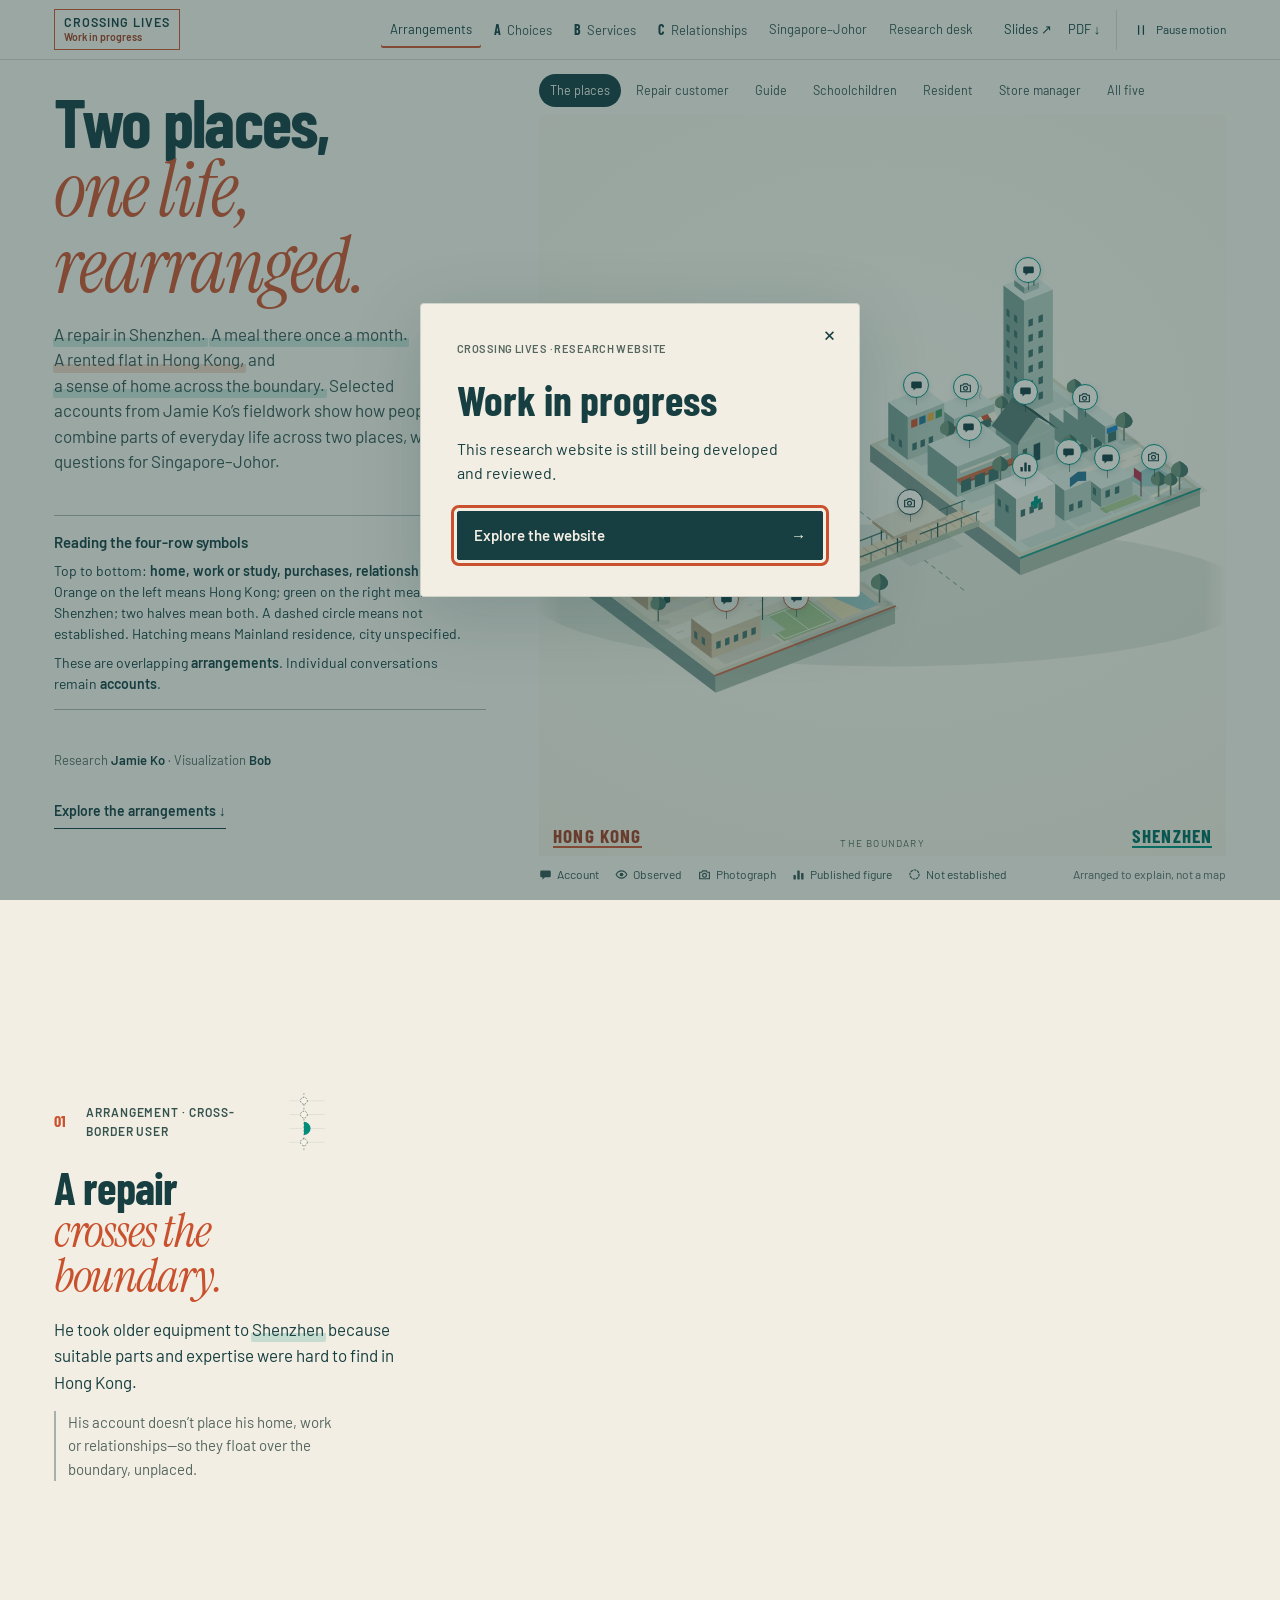
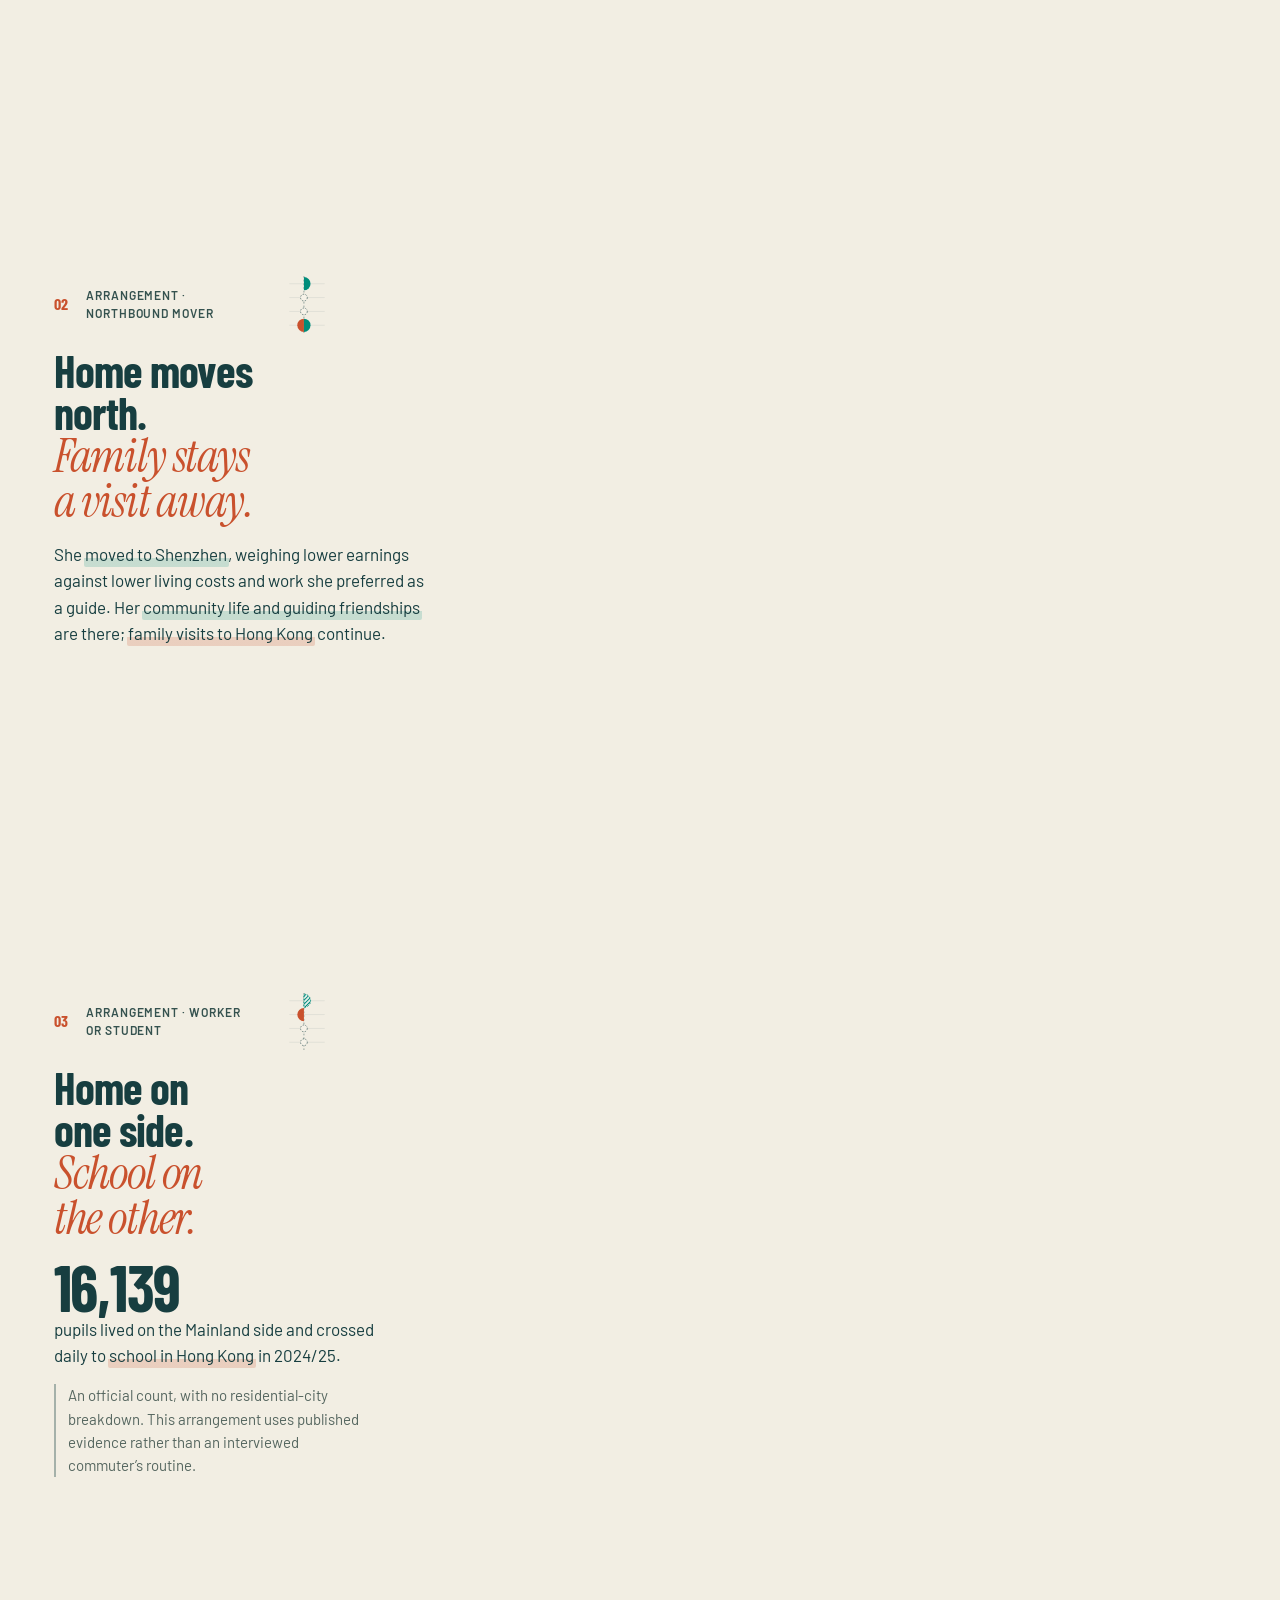
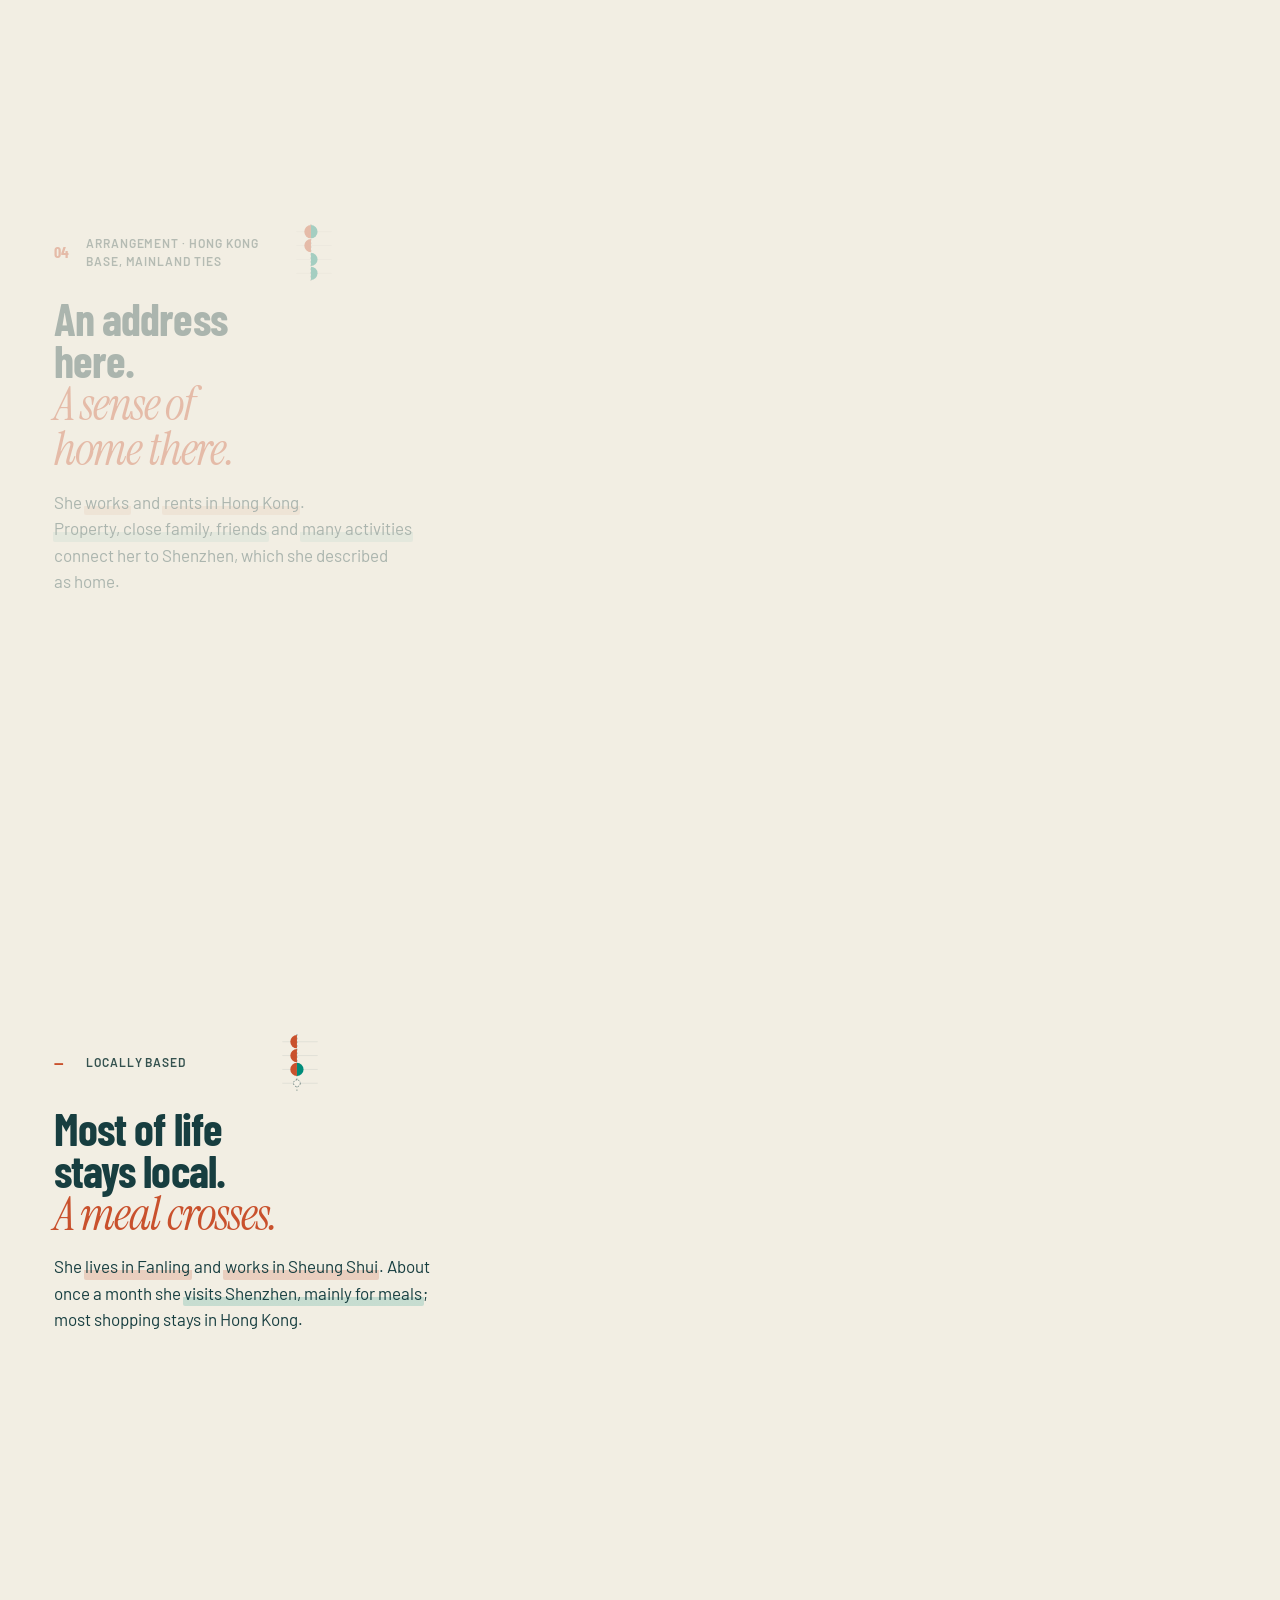
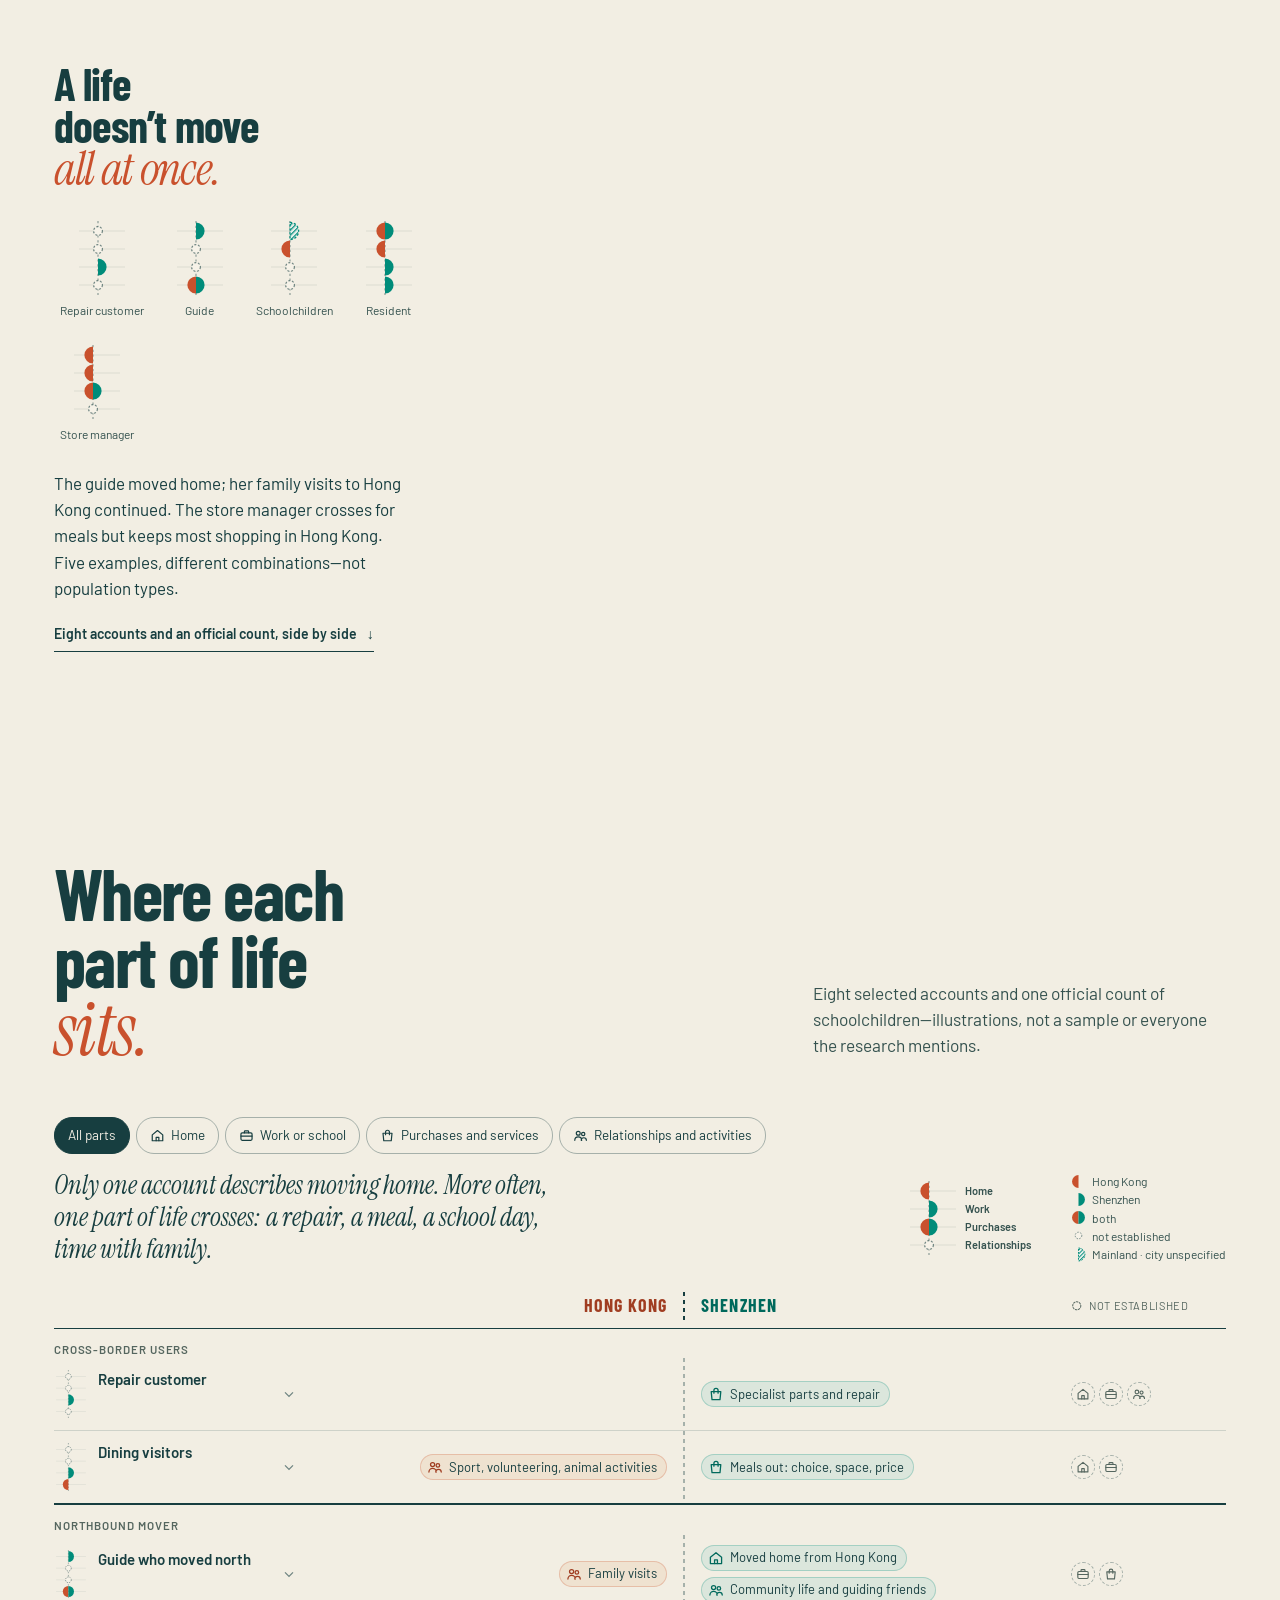
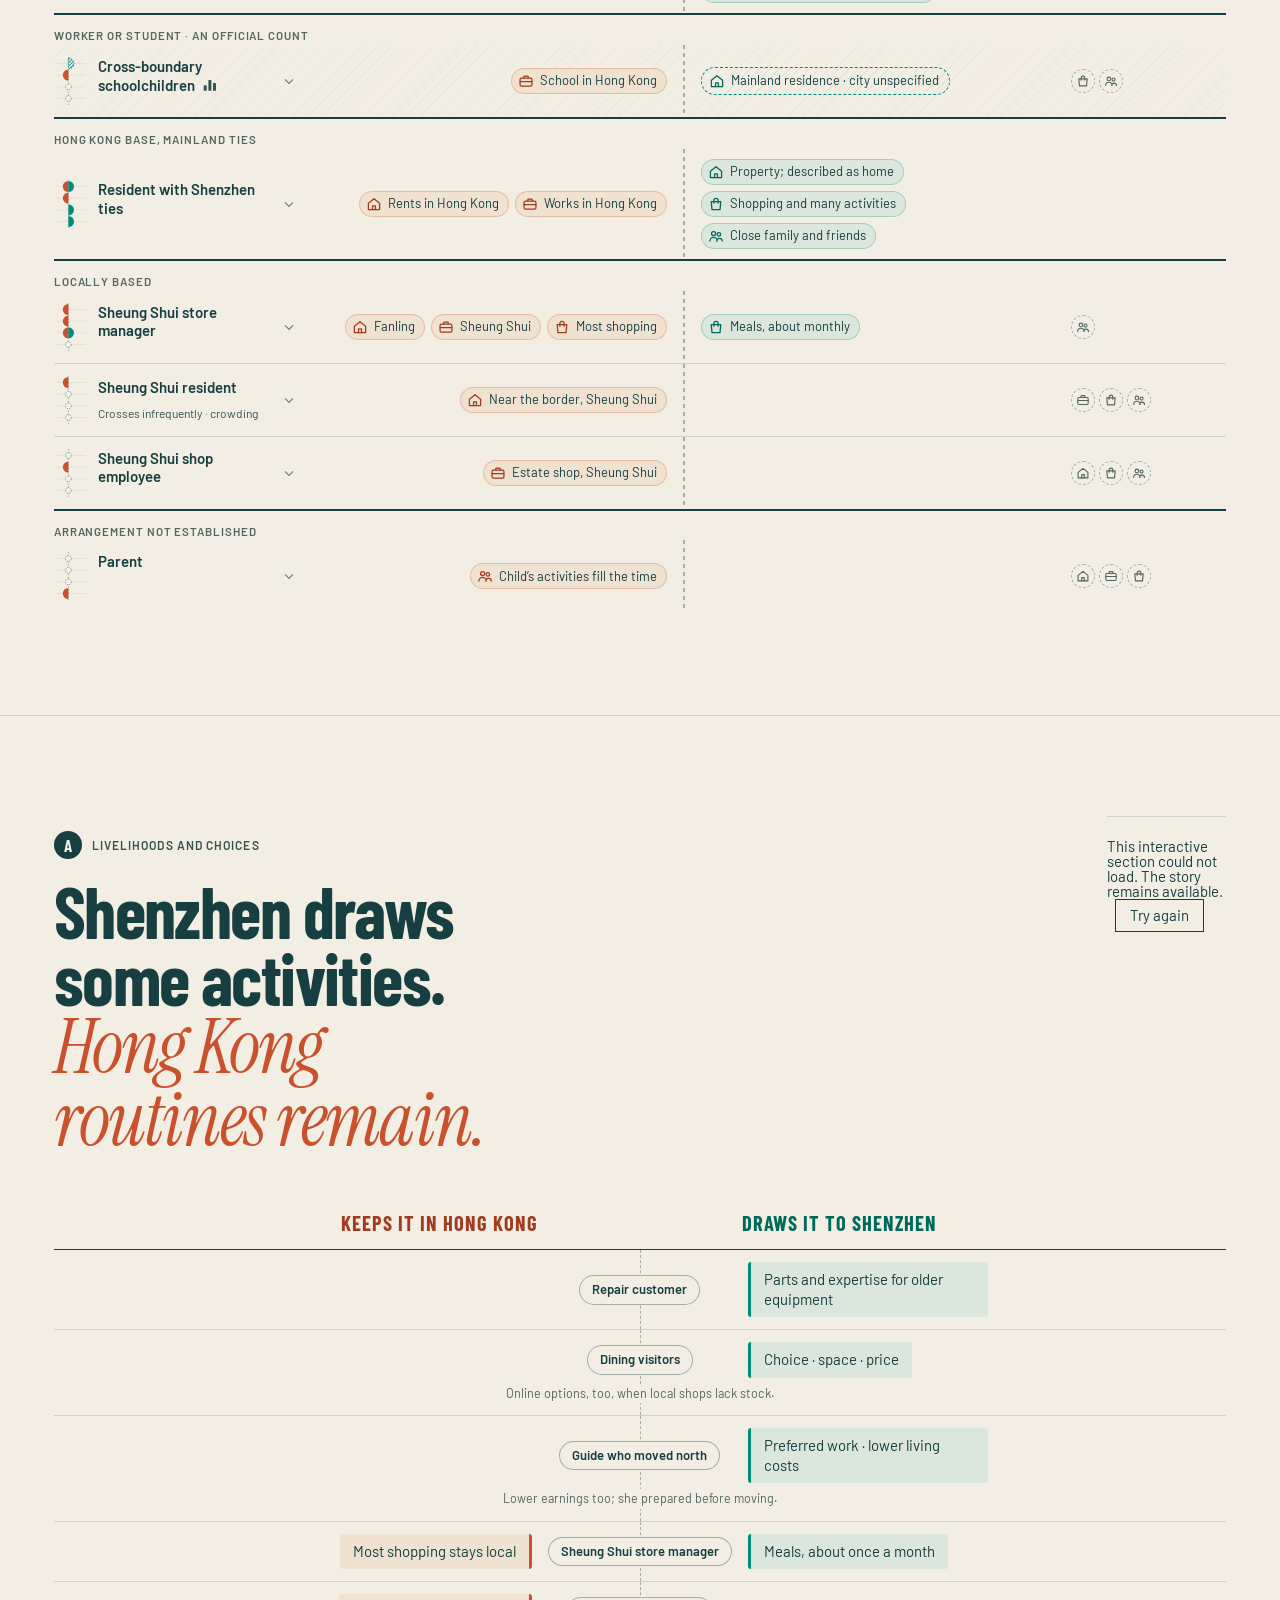
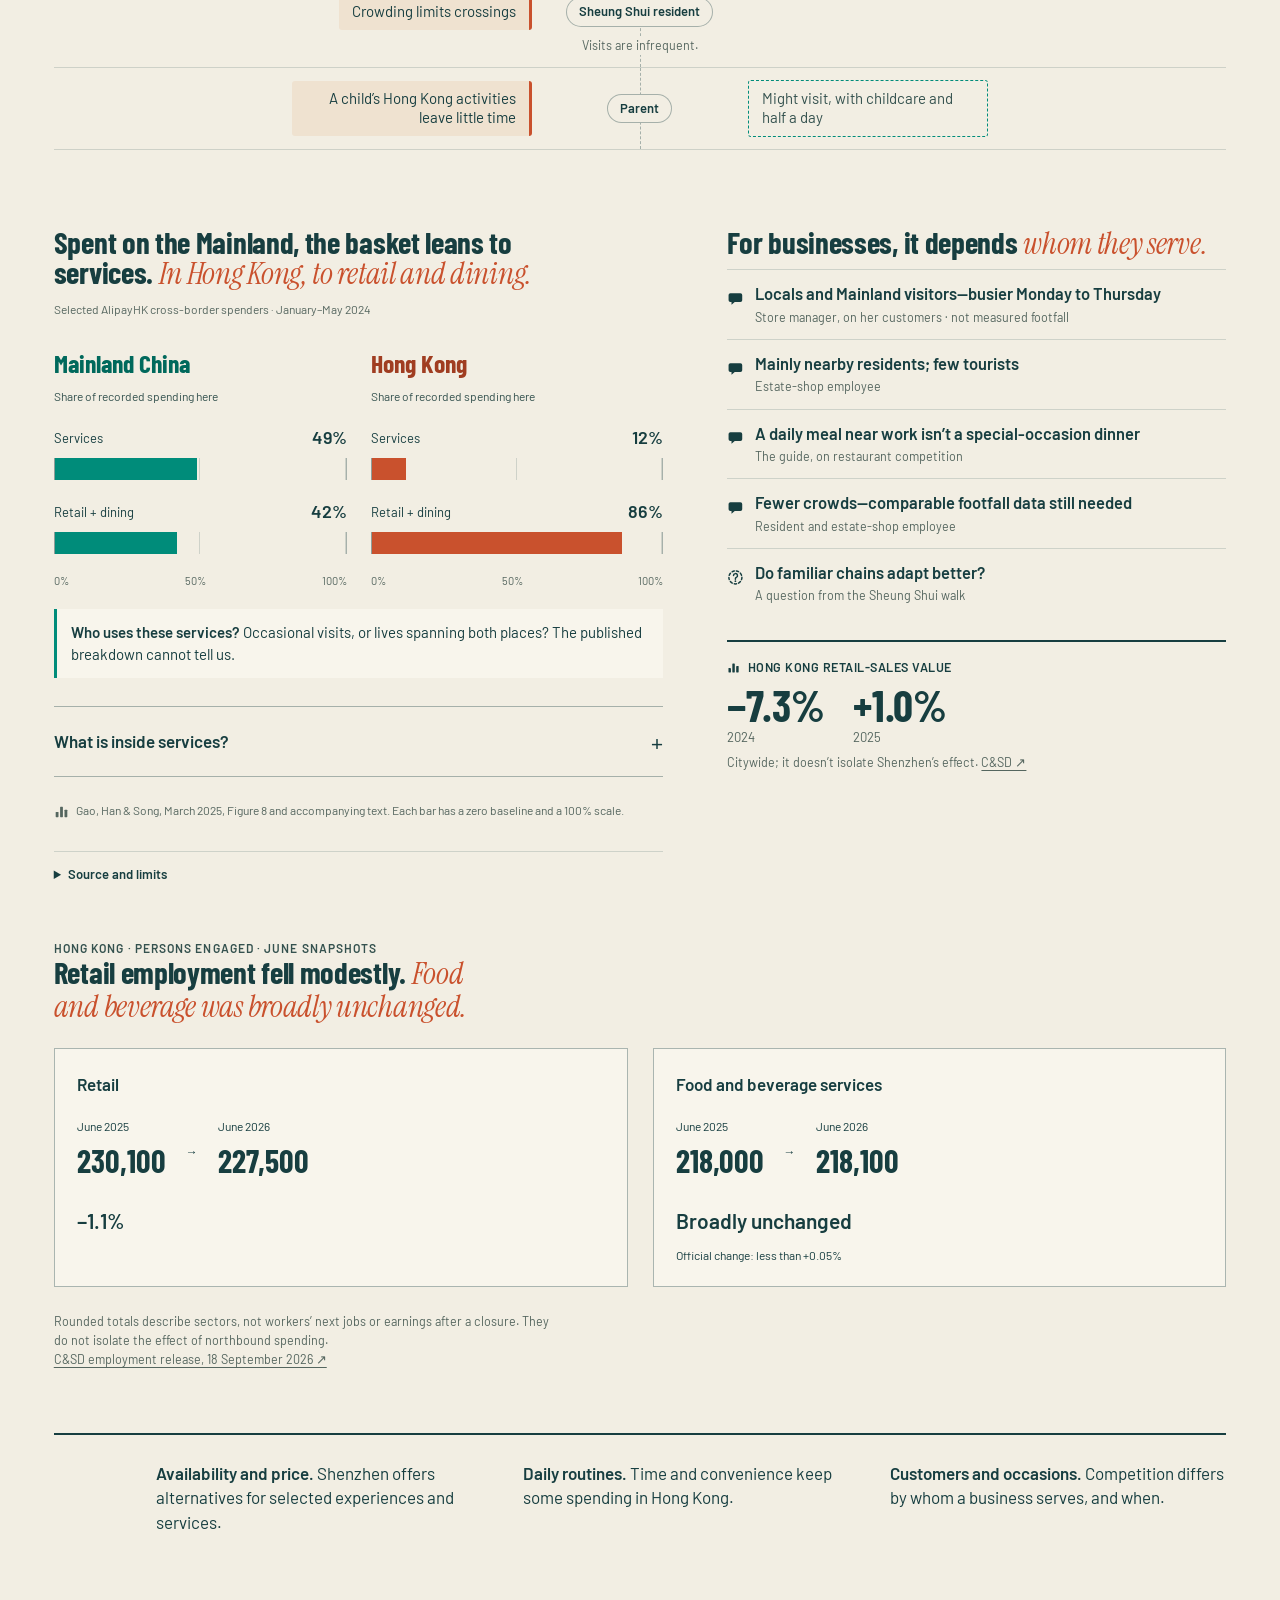
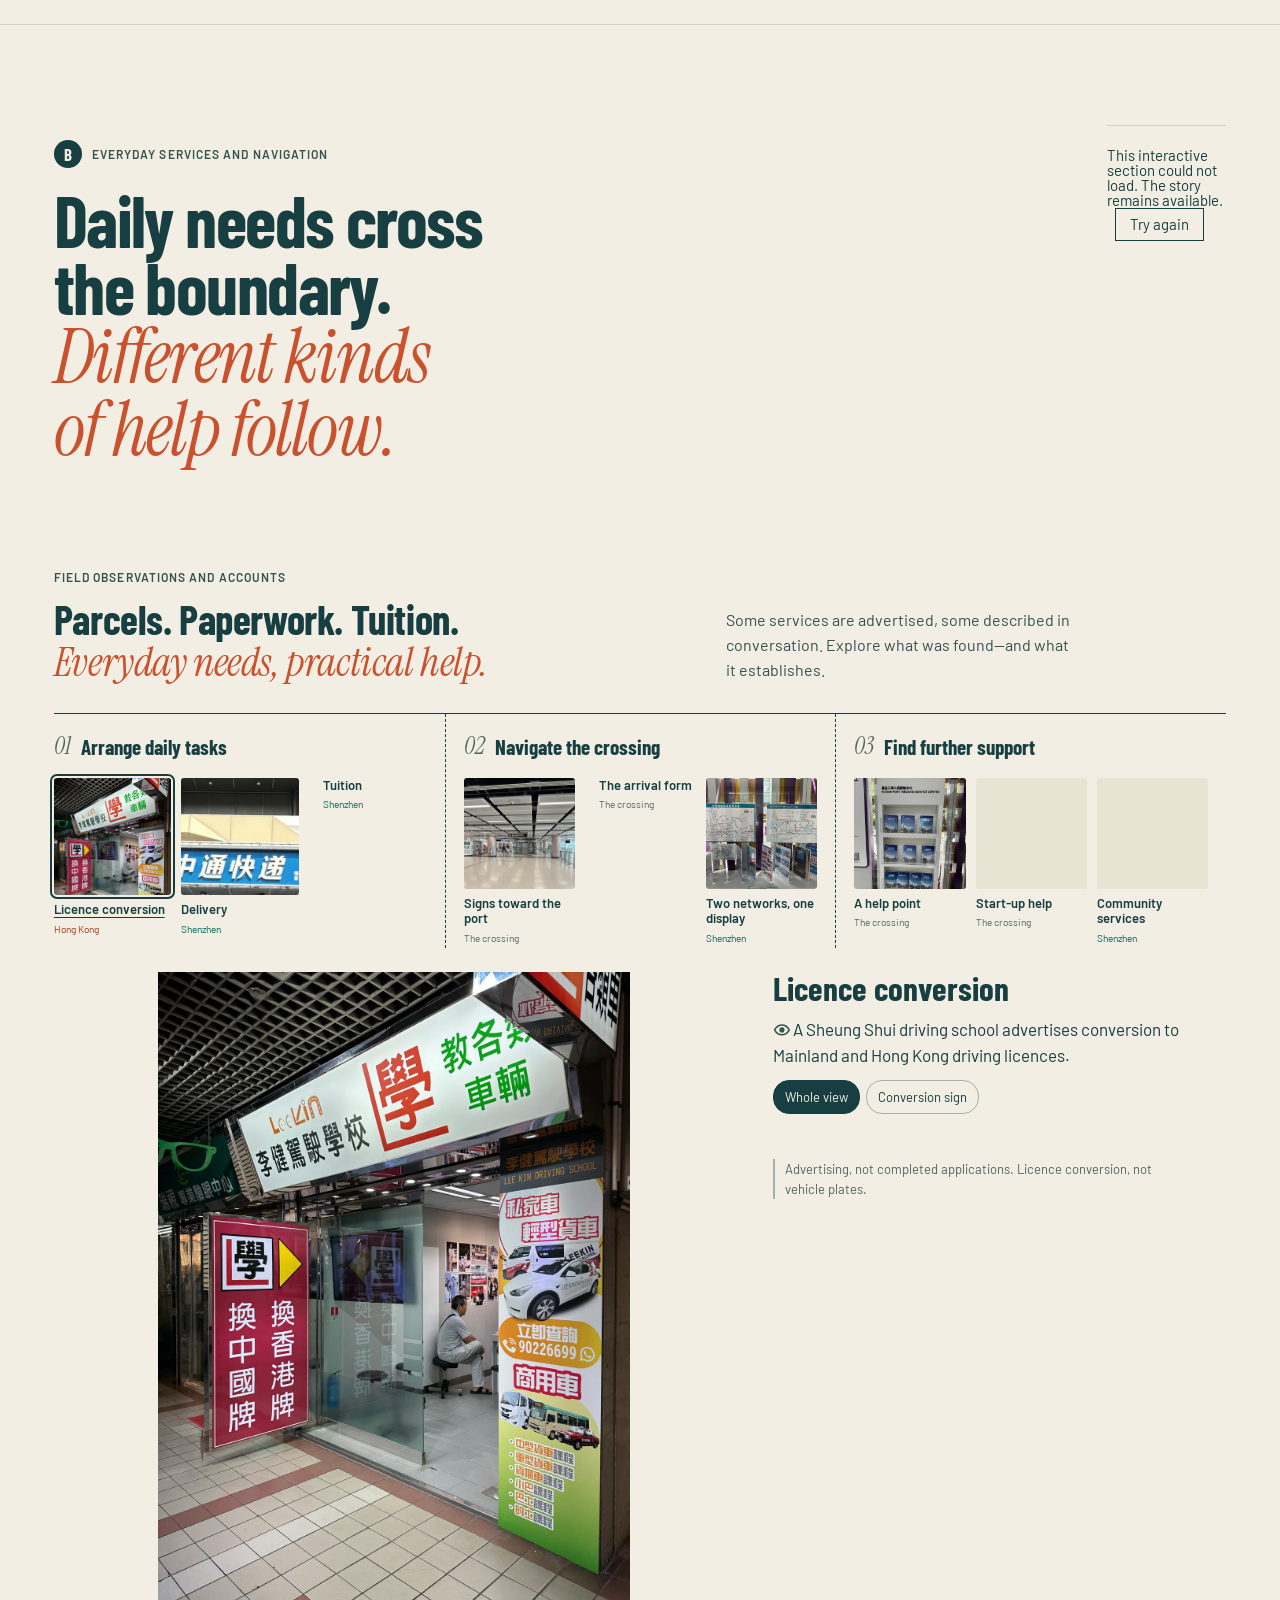
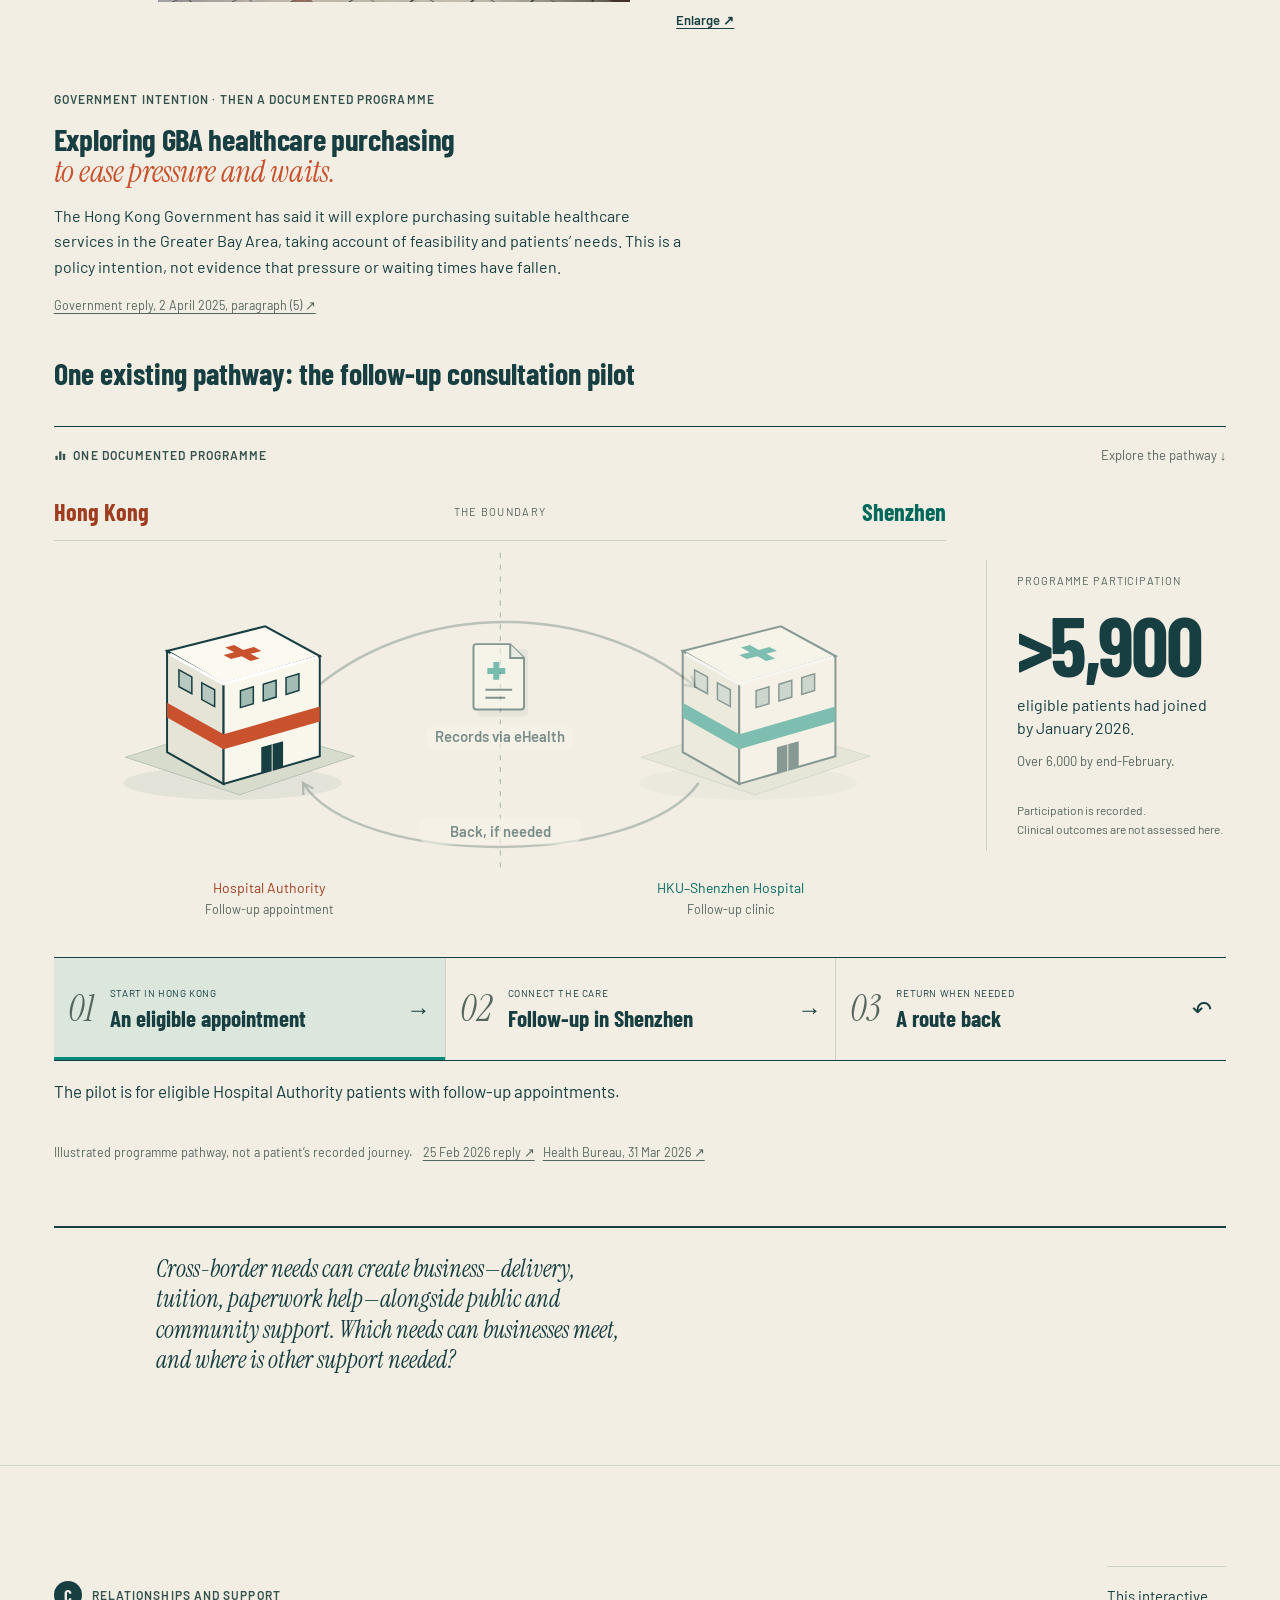
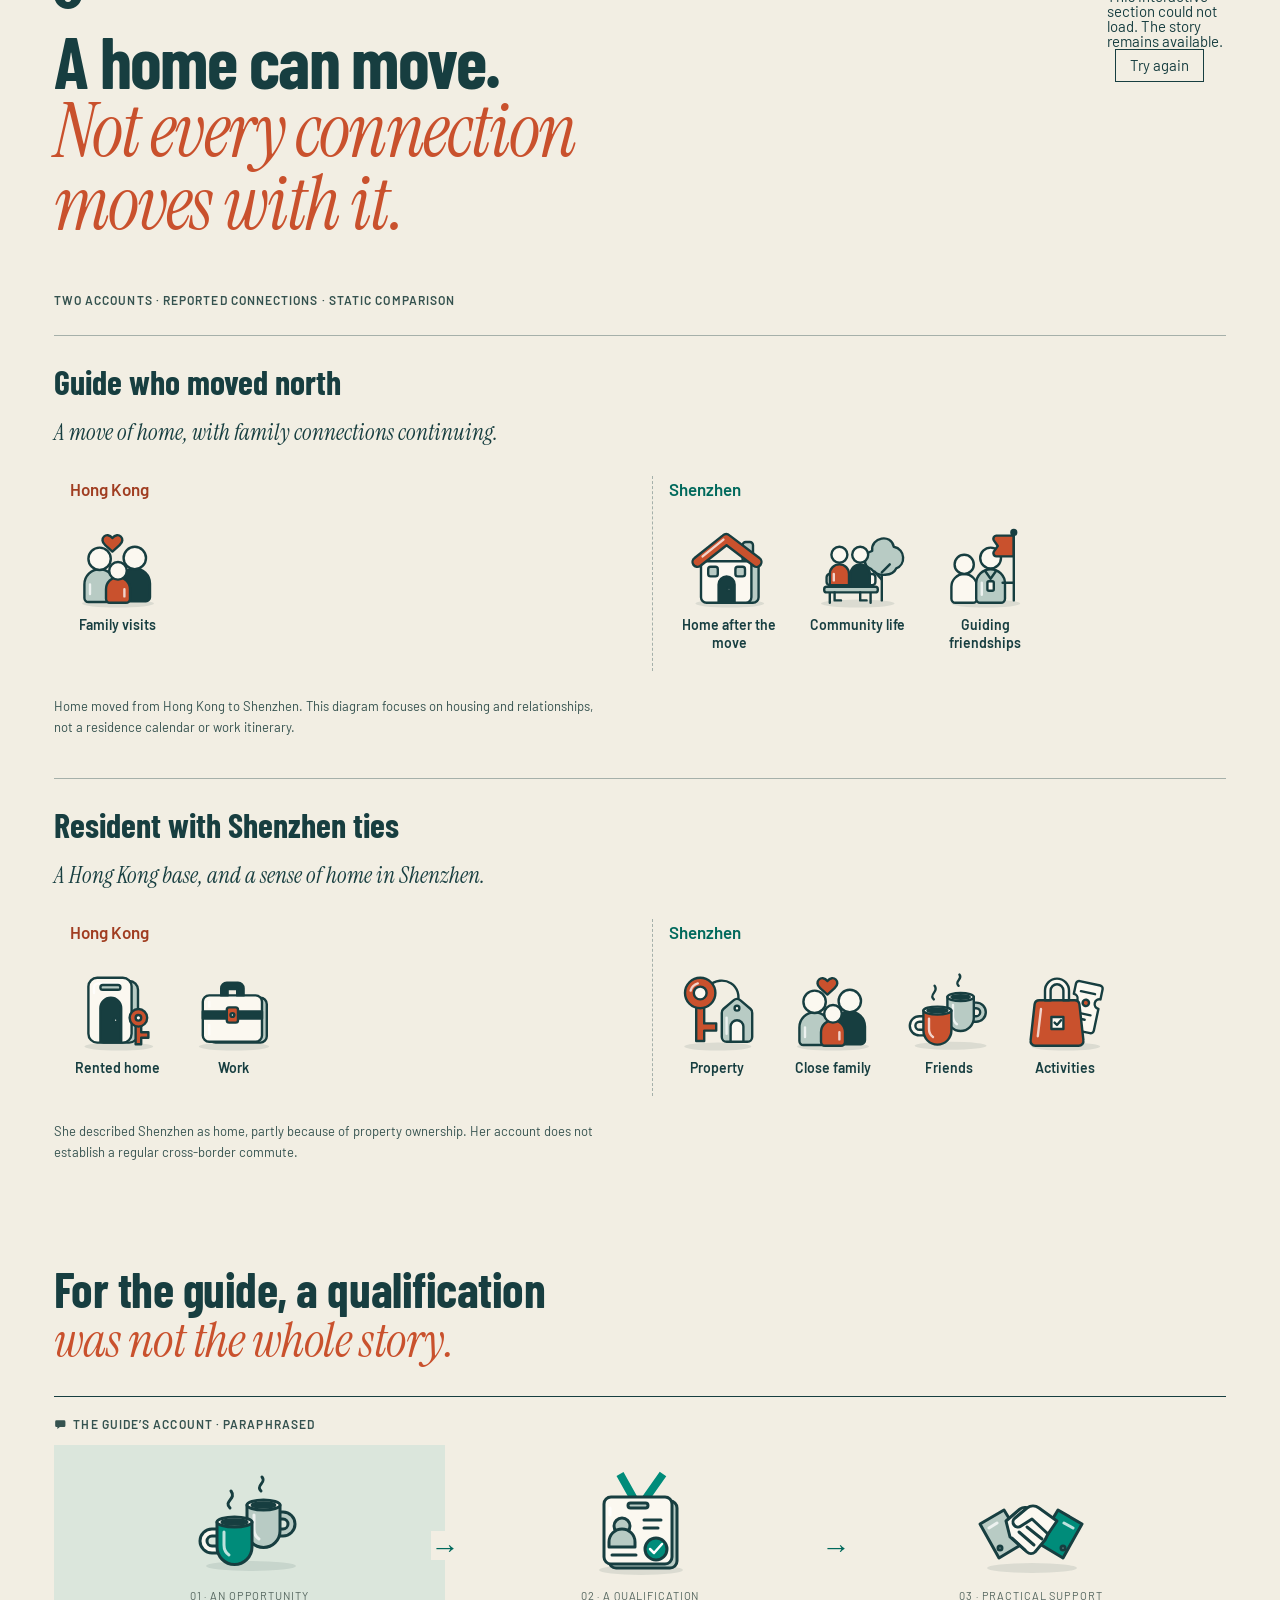
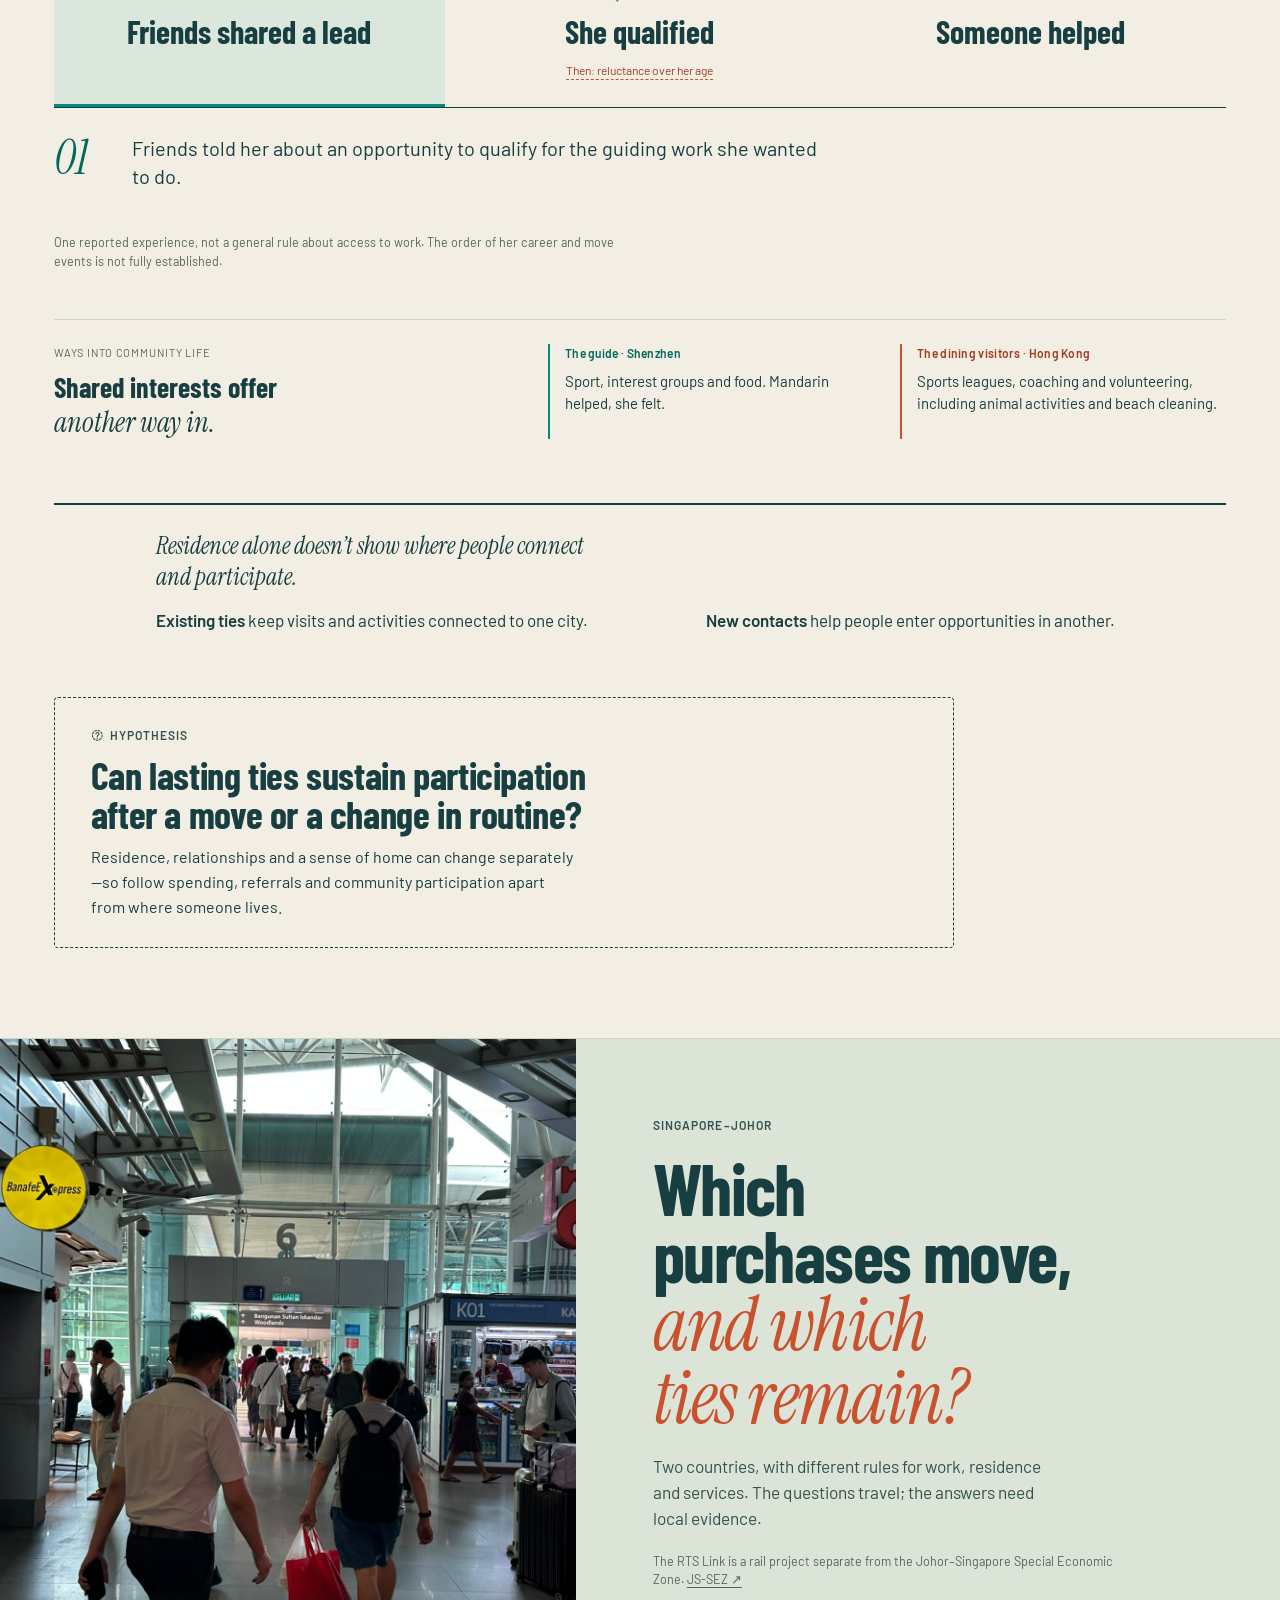
==== commit a76bc05f: "Clarify evidence cards and spending comparisons for v4" ====
--- a/feature/index.html
+++ b/feature/index.html
@@ -8,7 +8,7 @@
 <link rel="icon" type="image/svg+xml" href="assets/favicon.svg">
 <link rel="preload" href="../fonts/BarlowCondensed-Bold.ttf" as="font" type="font/ttf" crossorigin>
 <link rel="preload" href="../fonts/InstrumentSerif-Italic.ttf" as="font" type="font/ttf" crossorigin>
-<link rel="stylesheet" href="edition.css?v=20261108-v4">
+<link rel="stylesheet" href="edition.css?v=20261108-polish">
 <link rel="stylesheet" href="evidence.css?v=20261031-v3"><link rel="stylesheet" href="everyday.css?v=20261031-v3"><link rel="stylesheet" href="library.css?v=20261031-v3"><link rel="stylesheet" href="policy-map.css?v=20261031-v3"><link rel="stylesheet" href="research-overview.css?v=20261101-script"><link rel="stylesheet" href="field-gallery.css?v=20261031-v3">
 <link rel="stylesheet" href="desk.css?v=20261105-edition">
 </head>
@@ -299,5 +299,5 @@
   </div>
 </footer>
 <noscript><p class="noscript">The story and photographs remain readable. Enable JavaScript for the interactive miniature, charts and research collections, or <a href="../presentation.pdf">read the presentation PDF</a>.</p></noscript>
-<script type="module" src="edition.js?v=20261108-v4"></script>
+<script type="module" src="edition.js?v=20261108-polish"></script>
 </body></html>
--- a/feature/edition.css
+++ b/feature/edition.css
@@ -173,7 +173,7 @@
 .tour-switch button{border:1px solid transparent;background:none;padding:6px 10px;font-size:12.5px;border-radius:20px;color:var(--ink-soft)}
 .tour-switch button:hover{border-color:var(--rule-strong);color:var(--ink)}
 .tour-switch button[aria-pressed=true]{background:var(--ink);color:var(--paper)}
-#miniature{flex:1;min-height:0;display:flex}
+#miniature{flex:1;min-height:0;display:flex;flex-direction:column}
 .mini-key{display:flex;flex-wrap:wrap;align-items:center;gap:4px 16px;padding-top:9px;font-size:12px;color:var(--ink-soft)}
 .mini-key>span{display:inline-flex;align-items:center;gap:5px}
 .mini-key [data-glyph],.mini-key .glyph{width:13px;height:13px}
@@ -217,6 +217,7 @@
 .mark-label{display:none}
 .mini-mark:hover .mark-dot,.mini-mark.is-open .mark-dot{background:var(--ink);color:var(--paper)}
 .mini-mark.is-dim{opacity:.38}
+.mini-mark[hidden]{display:none}
 .mini-mark.is-lit{z-index:2}.mini-mark.has-pin{z-index:3}.mini-mark.is-open{z-index:4}
 .mini-mark.is-dim:hover,.mini-mark.is-dim:focus-visible{opacity:1}
 .mini-mark.is-lit .mark-dot{background:var(--lamp);border-color:var(--ink)}
@@ -243,8 +244,10 @@
 .mini-sides .side-hk{color:var(--hk-text);box-shadow:inset 0 -2px var(--hk);justify-self:start;padding-bottom:3px}
 .mini-sides .side-sz{color:var(--sz-text);box-shadow:inset 0 -2px var(--sz);justify-self:end;padding-bottom:3px}
 .mini-sides .side-bd{font-family:var(--font-text);font-size:10px;letter-spacing:.12em;color:var(--muted)}
-.mini-card{position:absolute;left:12px;bottom:42px;z-index:3;width:min(340px,calc(100% - 24px));max-height:calc(100% - 64px);overflow:auto;padding:16px 16px 14px;background:var(--card);border:1px solid var(--rule-strong);box-shadow:0 14px 40px #173e402e}
-.mini-card header{display:grid;grid-template-columns:1fr auto;gap:2px 10px;margin-bottom:10px}
+.mini-card{position:relative;flex:0 1 auto;width:100%;max-height:min(34svh,320px);overflow:auto;overscroll-behavior:contain;padding:0 18px 12px;background:var(--card);border:1px solid var(--rule-strong);border-top:2px solid var(--ink)}
+.mini-card[hidden]{display:none}
+.mini-card header{position:sticky;top:0;z-index:1;display:grid;grid-template-columns:1fr auto;gap:2px 10px;margin-bottom:5px;padding:12px 0 8px;background:var(--card)}
+.card-evidence{display:grid;grid-template-columns:repeat(auto-fit,minmax(230px,1fr));column-gap:22px}
 .mini-card h3{font-family:var(--font-display);font-size:26px;line-height:1;grid-column:1}
 .card-side{font-size:11px;font-weight:600;letter-spacing:.07em;text-transform:uppercase;grid-column:1}
 .card-side.side-hk{color:var(--hk-text)}.card-side.side-sz{color:var(--sz-text)}.card-side.side-x{color:var(--muted)}
@@ -767,7 +770,9 @@
   .step:not(.step-intro)::before{content:'';position:absolute;inset:14px calc(-1 * var(--gutter)) auto;height:calc(100% - 14px);background:linear-gradient(var(--paper) 0,var(--paper) 70%,transparent);z-index:0}
   .is-enhanced .step:not(.step-intro){opacity:1}
   .step-together{min-height:60svh!important}
-  .mini-card{left:8px;right:8px;bottom:8px;width:auto;max-height:calc(100% - 16px)}
+  .mini-card{max-height:30svh;padding-inline:14px}
+  .mini-card h3{font-size:23px}
+  .card-evidence{grid-template-columns:1fr}
   .mini-sides{bottom:6px}
   .mini-sides span{font-size:15px}
   .mini-sides .side-bd{display:none}
@@ -873,9 +878,22 @@
 /* Jamie's 7 November reader simplification. */
 .signature-explainer{border-top:1px solid var(--rule-strong);border-bottom:1px solid var(--rule-strong);padding:15px 0;margin:22px 0;max-width:54ch;font-size:14px;line-height:1.5}
 .signature-explainer h3{font-size:15px;margin-bottom:7px}.signature-explainer p+p{margin-top:8px}
-.bk-period{font-size:12px;color:var(--muted);margin-bottom:20px}.spend-panels{display:grid;gap:28px}.spend-panels h4,.service-breakdown h4{font-family:var(--font-display);font-size:30px}.spend-unit{font-size:12px;color:var(--ink-soft);margin:5px 0 14px}.spend-row{display:grid;grid-template-columns:105px minmax(0,1fr) 48px;gap:10px;align-items:center;margin:12px 0;font-size:13px}.spend-row b{text-align:right}.spend-track{height:19px;background:#173e400d;border-right:1px solid var(--rule-strong);border-left:1px solid var(--rule-strong)}.spend-track i{display:block;height:100%;background:var(--sz)}.spend-track .hk{background:var(--hk)}.spend-question{font-size:15px;line-height:1.5;margin:16px 0 0;padding:12px 14px;border-left:3px solid var(--sz);background:var(--card)}.service-breakdown{margin-top:30px;padding-top:25px;border-top:1px solid var(--rule-strong)}.life-examples{font-size:15px;line-height:1.6;margin:20px 0 12px}.basket-clear figcaption{font-size:12px;line-height:1.5;margin:20px 0}.basket-clear figcaption .glyph{width:15px;height:15px;vertical-align:middle}.jobs-context{margin:50px 0}.jobs-context .sub-head{max-width:30ch}.jobs-panels{display:grid;grid-template-columns:1fr 1fr;gap:25px;margin:25px 0}.jobs-panels article{padding:22px;border:1px solid var(--rule-strong);background:var(--card)}.jobs-panels h4{font-size:17px}.jobs-panels p{display:flex;align-items:center;gap:20px;margin:20px 0}.jobs-panels p span{font-size:12px}.jobs-panels b{display:block;font-family:var(--font-display);font-size:32px;font-weight:600}.jobs-change{display:block;font-size:21px}.jobs-panels small{display:block;margin-top:8px;font-size:12px}.care-policy{margin:60px 0 30px;max-width:70ch}.care-policy>p{line-height:1.6;margin:15px 0}.care-policy h4{font-family:var(--font-display);font-size:30px;margin-top:35px}.tr-view.is-text-only{grid-template-columns:1fr;min-height:0}.tr-view.is-text-only .tr-text{max-width:65ch;padding:25px 0}.tr-stop.is-text .tr-thumb{display:none}.tr-stop.is-text{padding-left:14px}.ties-static-profile{border-top:1px solid var(--rule-strong);margin:25px 0 40px;padding-top:20px}.ties-static-profile header h3{font-family:var(--font-display);font-size:34px}.ties-static-profile header p{font-family:var(--font-accent);font-style:italic;font-size:23px;margin:7px 0 25px}.ties-static-cities{display:grid;grid-template-columns:1fr 1fr;gap:24px}.ties-static-cities section{min-width:0;padding:0 16px 20px}.ties-static-cities section+section{border-left:1px dashed var(--rule-strong)}.ties-static-cities h4{color:var(--hk-text);font-size:17px;margin-bottom:20px}.ties-static-cities section+section h4{color:var(--sz-text)}.ties-static-cities ul{display:flex;align-items:start;flex-wrap:wrap;gap:20px}.ties-static-profile figcaption{font-size:13px;color:var(--ink-soft);line-height:1.6;margin-top:25px;max-width:80ch}.desk-return{margin:25px 0}.ro-timeline{display:block!important}.ro-region{padding:18px 0}.ro-region+.ro-region{border-top:1px solid var(--rule-strong)}.ro-region-title{font-size:18px;margin-bottom:14px}.ro-region-choices{display:grid;grid-template-columns:repeat(4,minmax(0,1fr));gap:10px}
-/* Cards sit beside the selected side where possible, with bounded scrolling. */
-.mini-card[data-side="hk"]{left:auto;right:12px}.mini-card[data-side="sz"]{left:12px;right:auto}.mini-card{max-height:calc(100% - 95px);bottom:42px}.mini-card header{position:sticky;top:-16px;background:var(--card);padding-top:7px;padding-bottom:8px;z-index:1}.card-photo img{max-height:140px;object-fit:cover}
-@media(max-width:600px){.jobs-panels{grid-template-columns:1fr}.spend-row{grid-template-columns:90px minmax(0,1fr) 42px;gap:7px;font-size:12px}.ties-static-cities{gap:10px}.ties-static-cities section{padding:0 5px 10px}.ties-static-cities ul{gap:14px 7px}.ties-static-profile header h3{font-size:29px}.ties-static-profile header p{font-size:21px}.ro-region-choices{grid-template-columns:repeat(2,minmax(0,1fr))}.signature-explainer{font-size:13px}.mini-card[data-side]{left:8px;right:8px;width:auto;max-height:calc(100% - 52px);bottom:8px}}
+.bk-period{font-size:12px;color:var(--muted);margin-bottom:20px}.spend-panels{display:grid;grid-template-columns:repeat(2,minmax(0,1fr));gap:24px}.spend-panels h4,.service-breakdown h4{font-family:var(--font-display);font-size:30px}.spend-unit{font-size:12px;color:var(--ink-soft);margin:5px 0 14px}.spend-row{display:grid;grid-template-columns:105px minmax(0,1fr) 48px;gap:10px;align-items:center;margin:12px 0;font-size:13px}.spend-row b{text-align:right}.spend-track{height:19px;background:#173e400d;border-right:1px solid var(--rule-strong);border-left:1px solid var(--rule-strong)}.spend-track i{display:block;height:100%;background:var(--sz)}.spend-track .hk{background:var(--hk)}.spend-question{font-size:15px;line-height:1.5;margin:16px 0 0;padding:12px 14px;border-left:3px solid var(--sz);background:var(--card)}.service-breakdown{margin-top:24px;border-block:1px solid var(--rule-strong)}
+.service-breakdown>summary{display:flex;align-items:center;justify-content:space-between;gap:16px;padding:16px 0;font-size:17px;font-weight:600;list-style:none}
+.service-breakdown>summary::-webkit-details-marker{display:none}
+.service-breakdown>summary span{font-size:24px;font-weight:400}
+.service-breakdown[open]>summary span{transform:rotate(45deg)}
+.service-detail{padding:4px 0 20px}
+.service-detail h4{font-size:25px}
+.service-paper{display:inline-block;margin-top:12px;font-size:13px}
+.spend-place h4{font-size:clamp(23px,2vw,30px)}
+.spend-place-sz{color:var(--sz-text)}
+.spend-place-hk{color:var(--hk-text)}
+.spend-place .spend-row{grid-template-columns:1fr auto;gap:6px;margin:18px 0}
+.spend-place .spend-row>span{grid-column:1;grid-row:1}
+.spend-place .spend-row>b{grid-column:2;grid-row:1;font-size:18px}
+.spend-place .spend-track{grid-column:1/-1;grid-row:2;background:repeating-linear-gradient(90deg,transparent 0,transparent calc(50% - 1px),var(--rule) calc(50% - 1px),var(--rule) 50%);height:22px}
+.spend-scale{display:flex;justify-content:space-between;font-size:11px;color:var(--muted)}.life-examples{font-size:15px;line-height:1.6;margin:20px 0 12px}.basket-clear figcaption{font-size:12px;line-height:1.5;margin:20px 0}.basket-clear figcaption .glyph{width:15px;height:15px;vertical-align:middle}.jobs-context{margin:50px 0}.jobs-context .sub-head{max-width:30ch}.jobs-panels{display:grid;grid-template-columns:1fr 1fr;gap:25px;margin:25px 0}.jobs-panels article{padding:22px;border:1px solid var(--rule-strong);background:var(--card)}.jobs-panels h4{font-size:17px}.jobs-panels p{display:flex;align-items:center;gap:20px;margin:20px 0}.jobs-panels p span{font-size:12px}.jobs-panels b{display:block;font-family:var(--font-display);font-size:32px;font-weight:600}.jobs-change{display:block;font-size:21px}.jobs-panels small{display:block;margin-top:8px;font-size:12px}.care-policy{margin:60px 0 30px;max-width:70ch}.care-policy>p{line-height:1.6;margin:15px 0}.care-policy h4{font-family:var(--font-display);font-size:30px;margin-top:35px}.tr-view.is-text-only{grid-template-columns:1fr;min-height:0}.tr-view.is-text-only .tr-text{max-width:65ch;padding:25px 0}.tr-stop.is-text .tr-thumb{display:none}.tr-stop.is-text{padding-left:14px}.ties-static-profile{border-top:1px solid var(--rule-strong);margin:25px 0 40px;padding-top:20px}.ties-static-profile header h3{font-family:var(--font-display);font-size:34px}.ties-static-profile header p{font-family:var(--font-accent);font-style:italic;font-size:23px;margin:7px 0 25px}.ties-static-cities{display:grid;grid-template-columns:1fr 1fr;gap:24px}.ties-static-cities section{min-width:0;padding:0 16px 20px}.ties-static-cities section+section{border-left:1px dashed var(--rule-strong)}.ties-static-cities h4{color:var(--hk-text);font-size:17px;margin-bottom:20px}.ties-static-cities section+section h4{color:var(--sz-text)}.ties-static-cities ul{display:flex;align-items:start;flex-wrap:wrap;gap:20px}.ties-static-profile figcaption{font-size:13px;color:var(--ink-soft);line-height:1.6;margin-top:25px;max-width:80ch}.desk-return{margin:25px 0}.ro-timeline{display:block!important}.ro-region{padding:18px 0}.ro-region+.ro-region{border-top:1px solid var(--rule-strong)}.ro-region-title{font-size:18px;margin-bottom:14px}.ro-region-choices{display:grid;grid-template-columns:repeat(4,minmax(0,1fr));gap:10px}
+@media(max-width:600px){.jobs-panels{grid-template-columns:1fr}.spend-row{grid-template-columns:90px minmax(0,1fr) 42px;gap:7px;font-size:12px}.ties-static-cities{gap:10px}.ties-static-cities section{padding:0 5px 10px}.ties-static-cities ul{gap:14px 7px}.ties-static-profile header h3{font-size:29px}.ties-static-profile header p{font-size:21px}.ro-region-choices{grid-template-columns:repeat(2,minmax(0,1fr))}.signature-explainer{font-size:13px}}
 @media(max-width:600px){.contents-panel{position:fixed;top:calc(var(--header) + 8px);left:12px;right:12px;width:auto}}
 @media(max-width:340px){.masthead{gap:7px;padding-inline:12px}.delivery-nav{gap:8px}.wordmark>span:first-child{font-size:10px}.contents-menu summary{gap:3px;font-size:12px}}
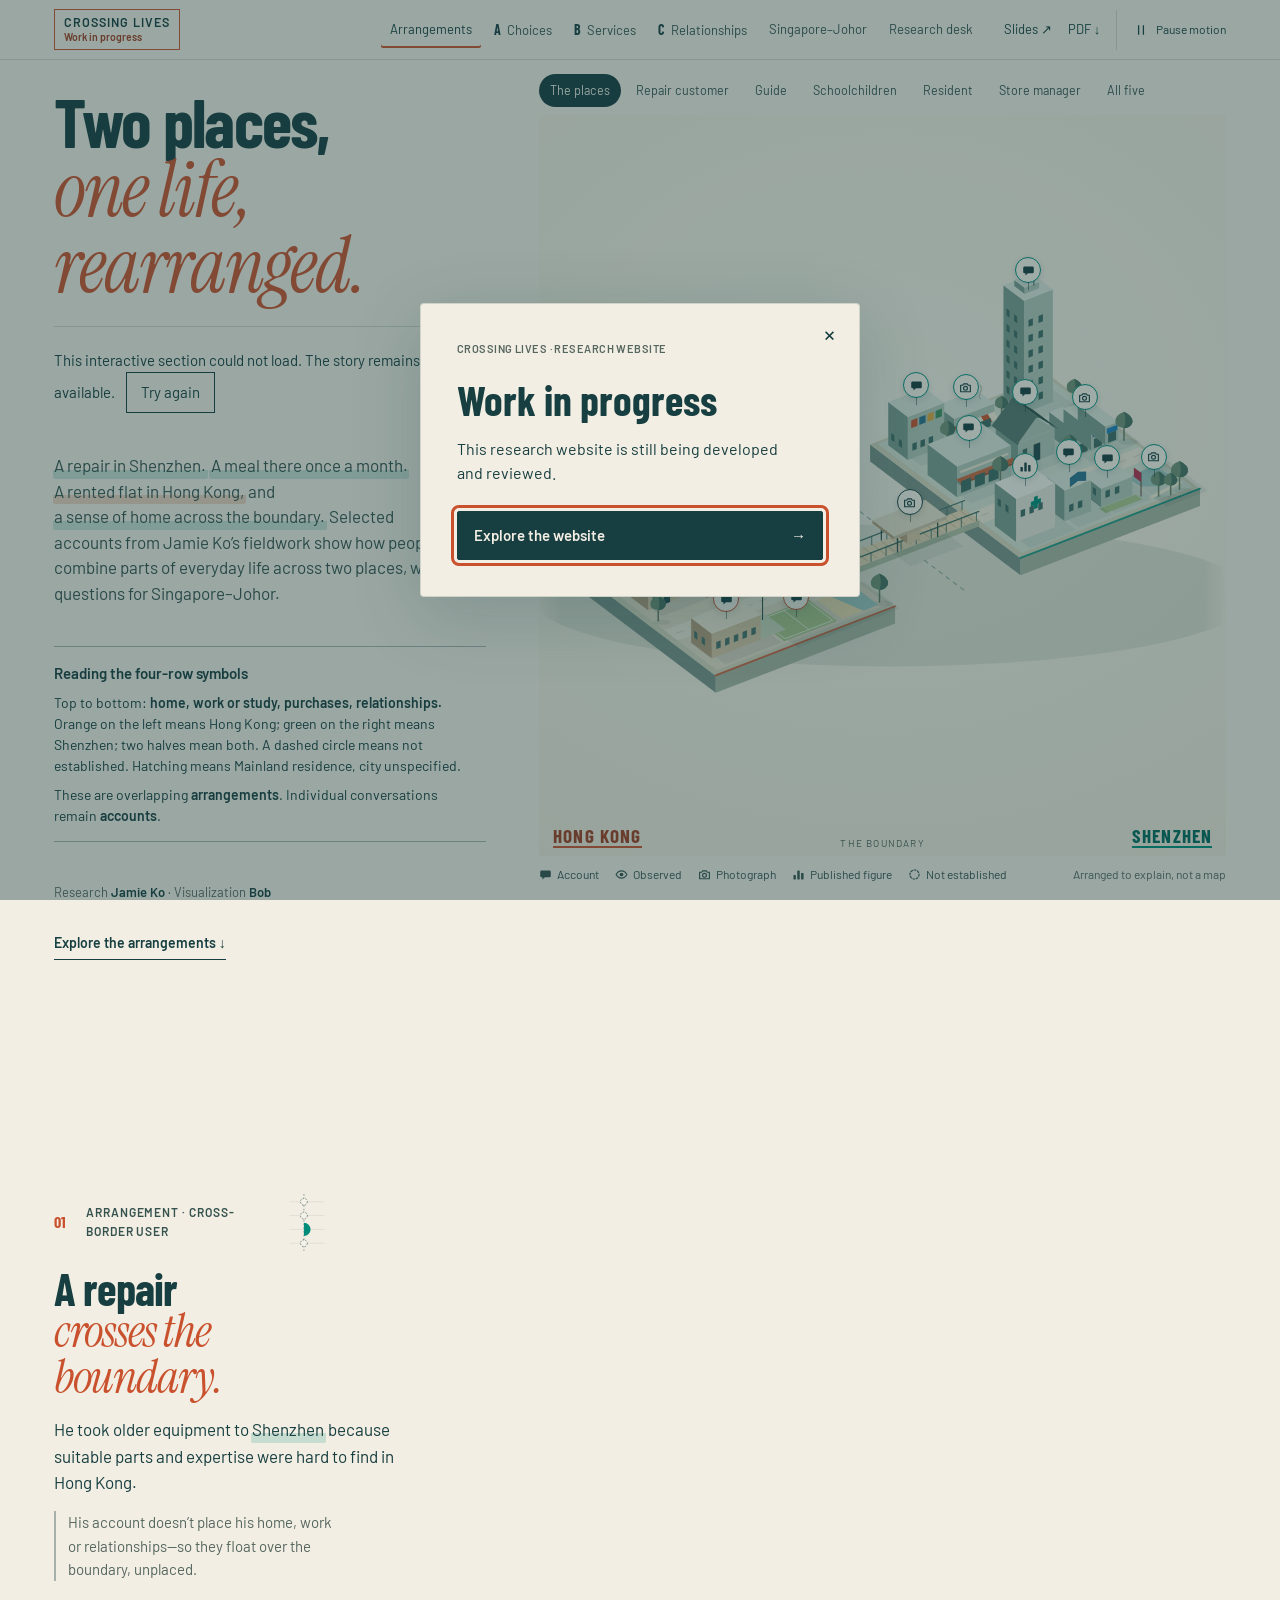
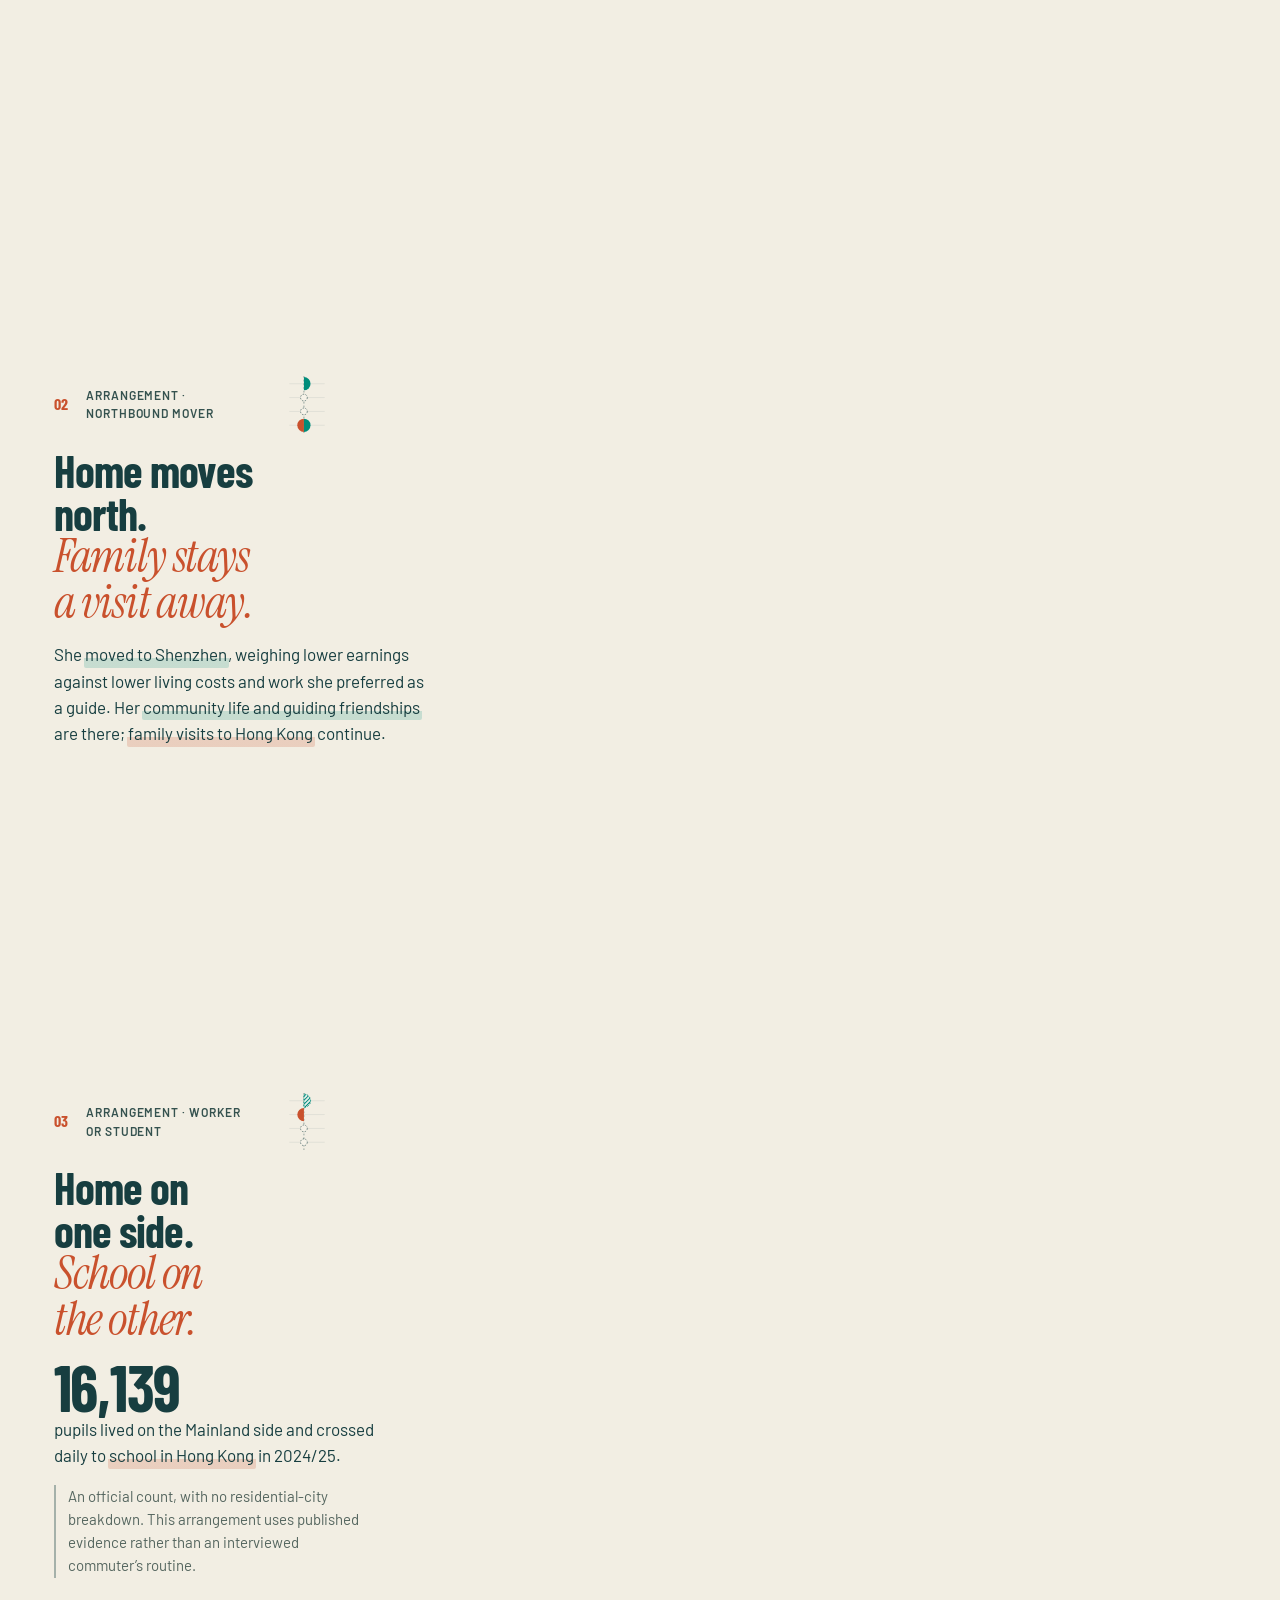
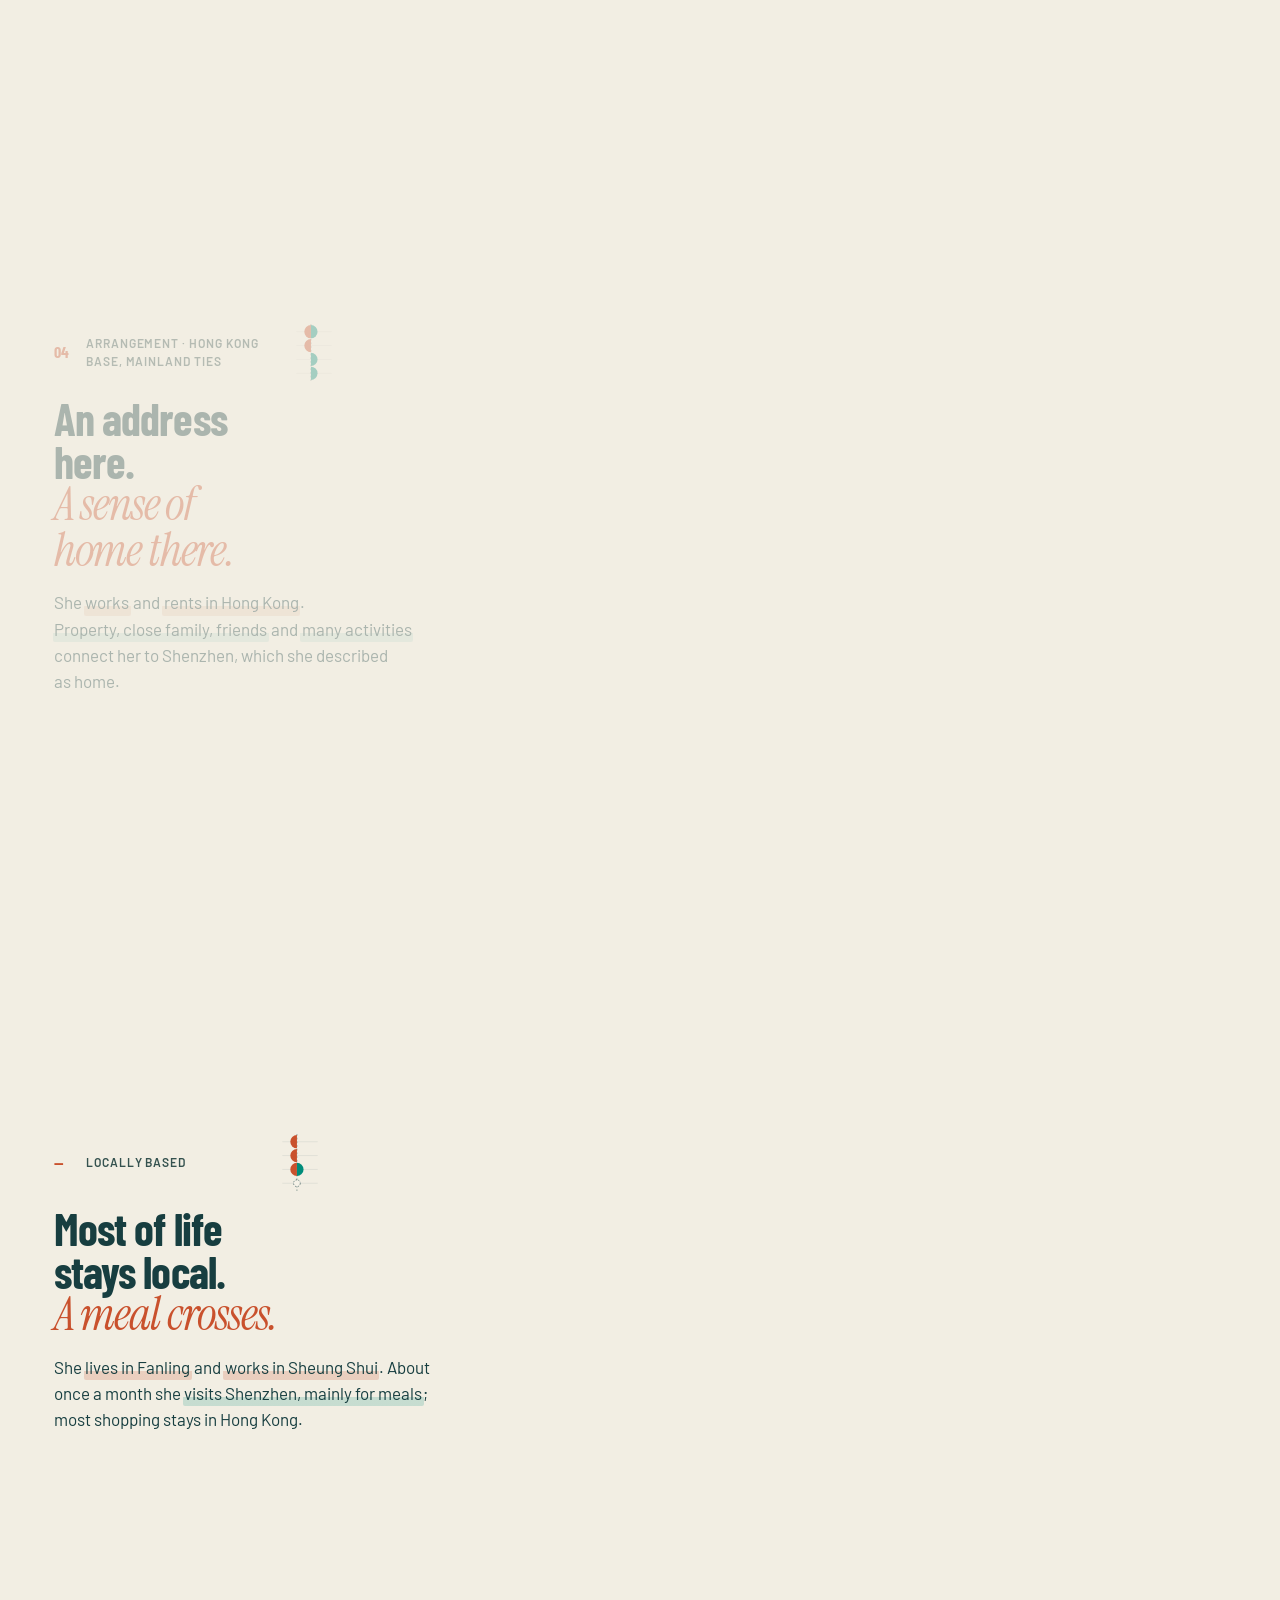
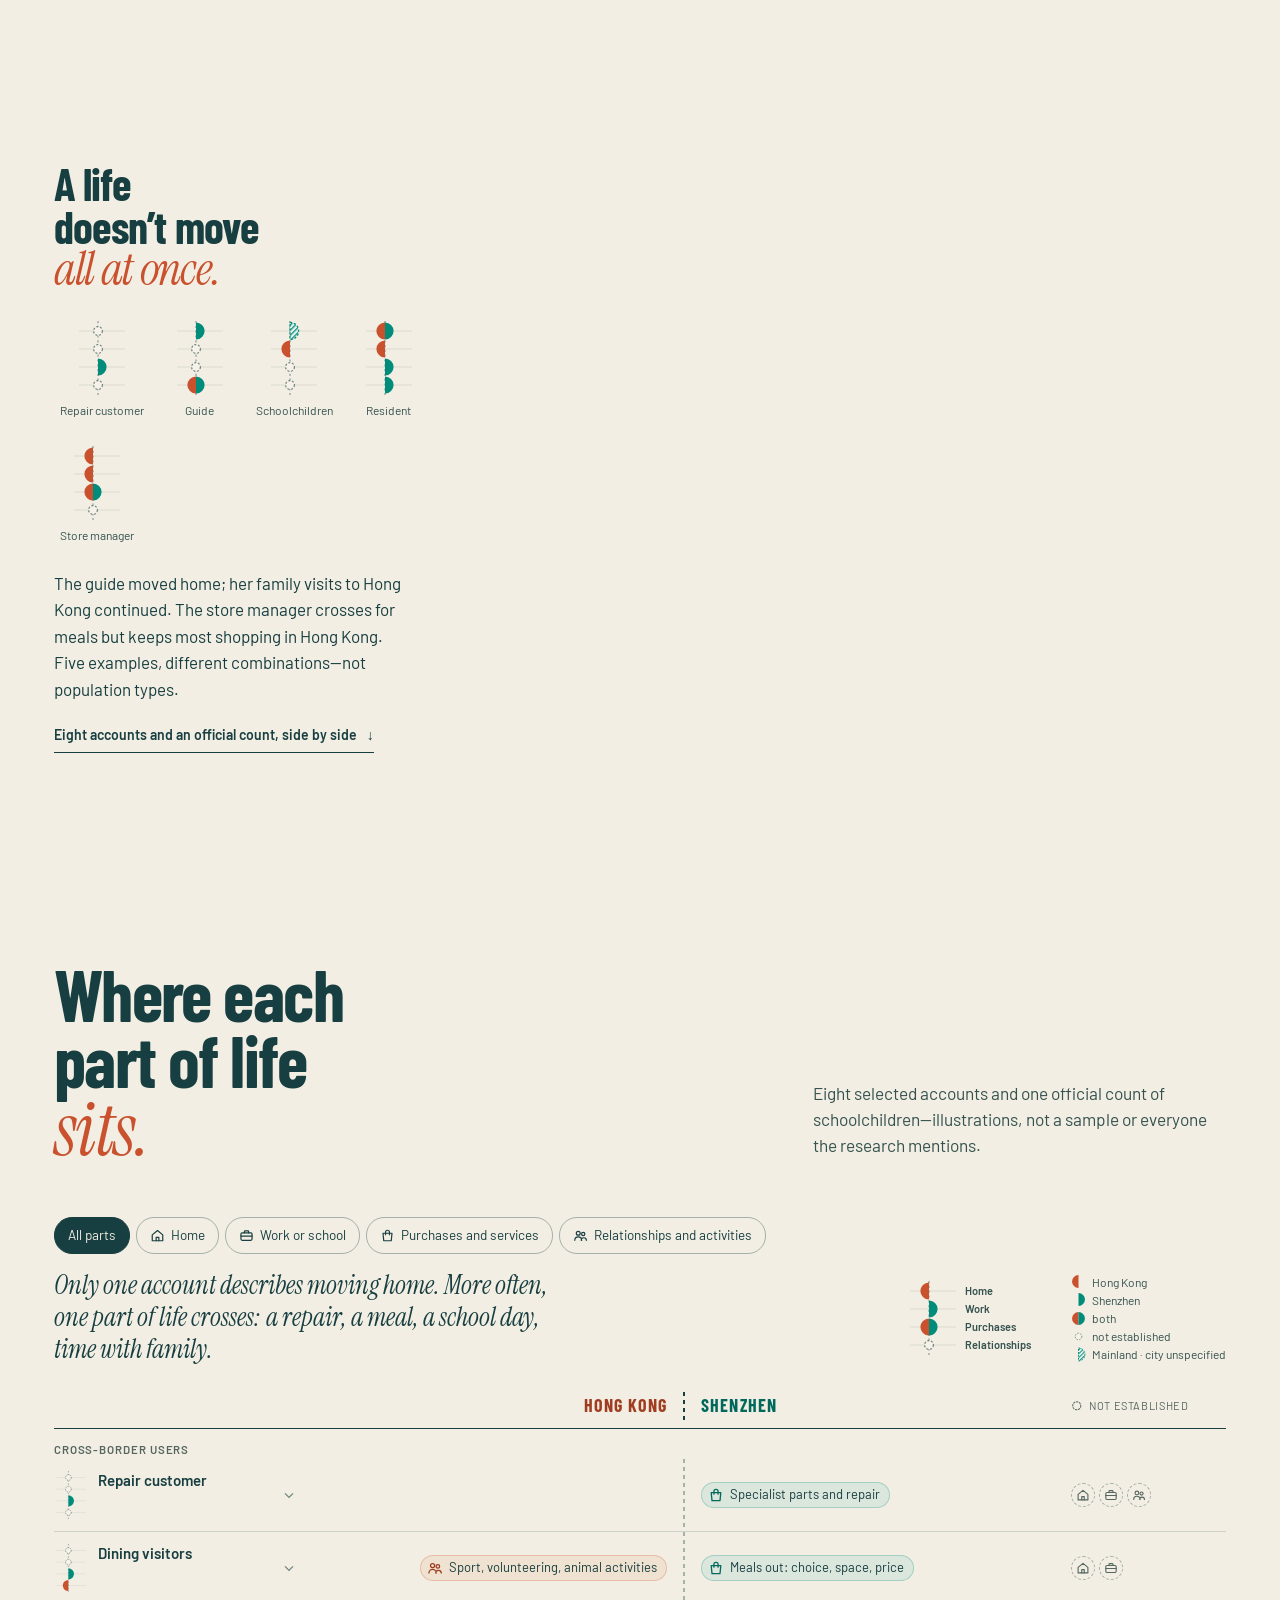
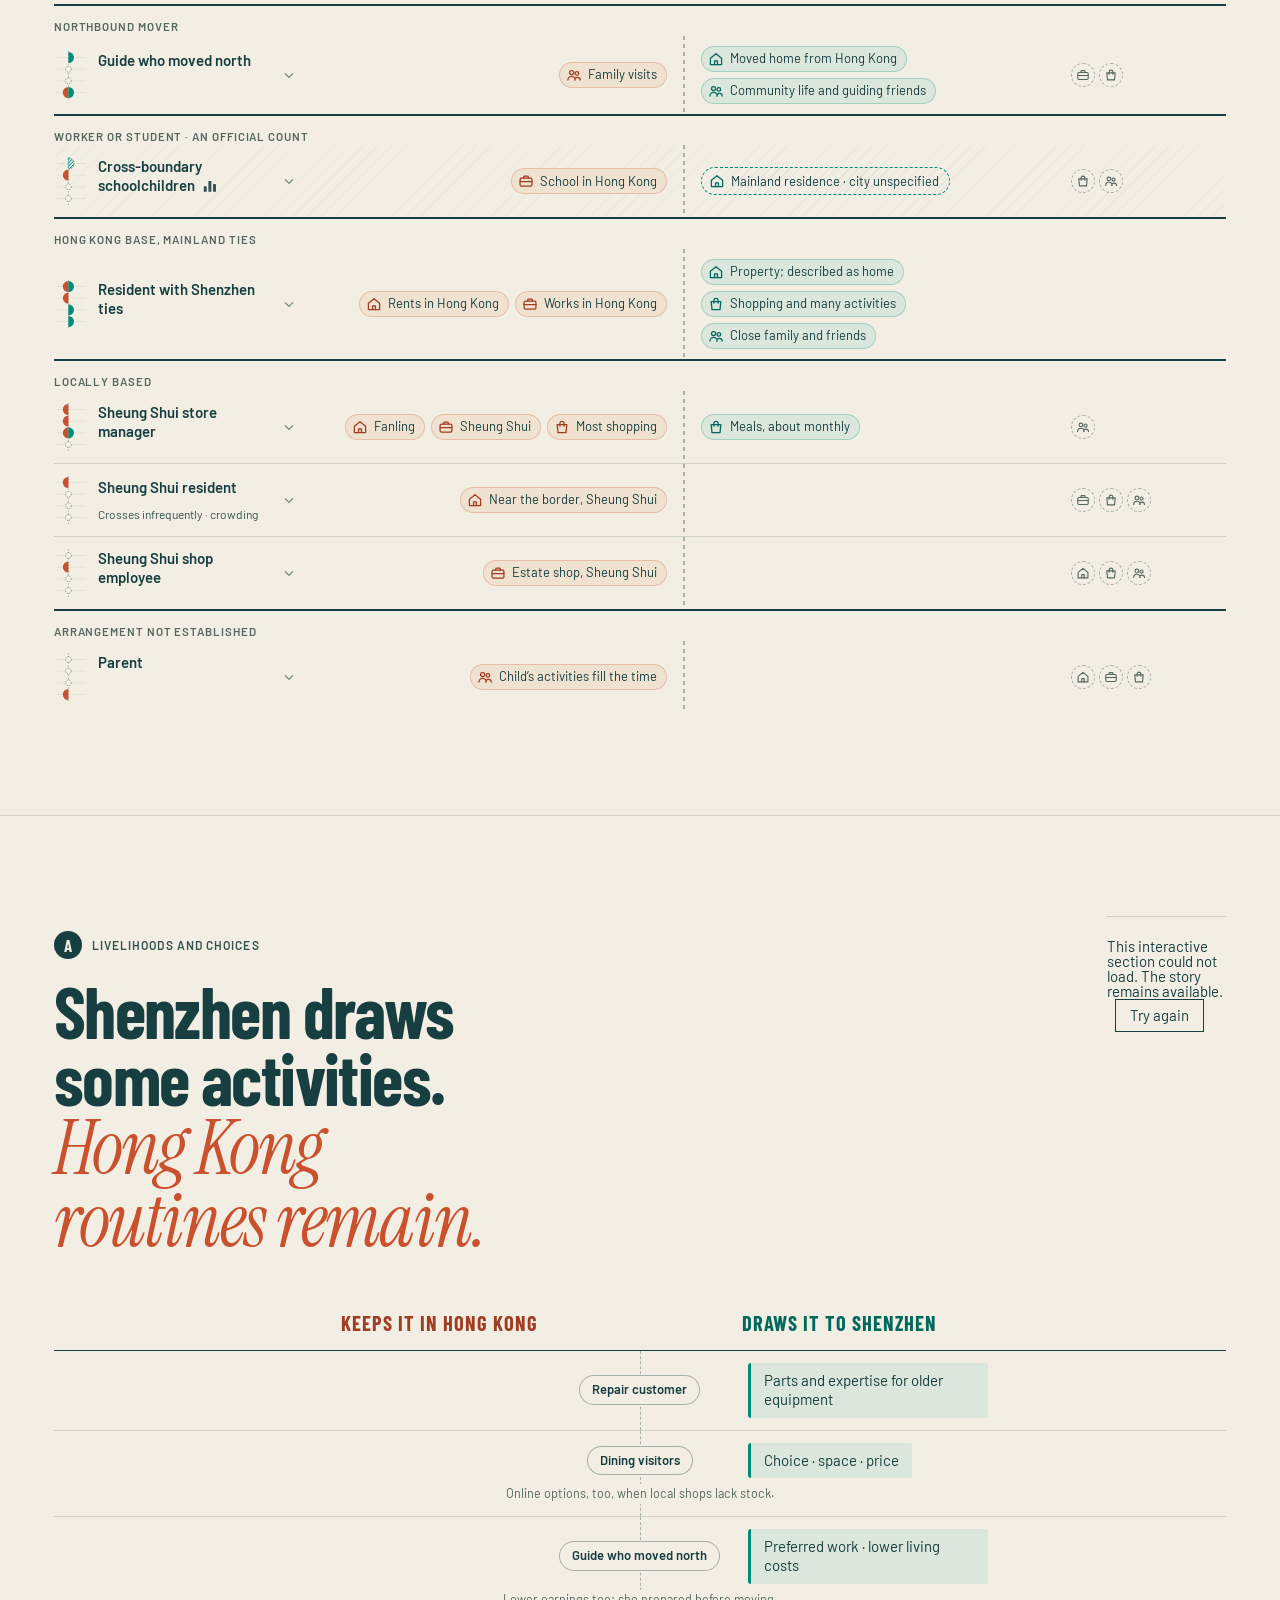
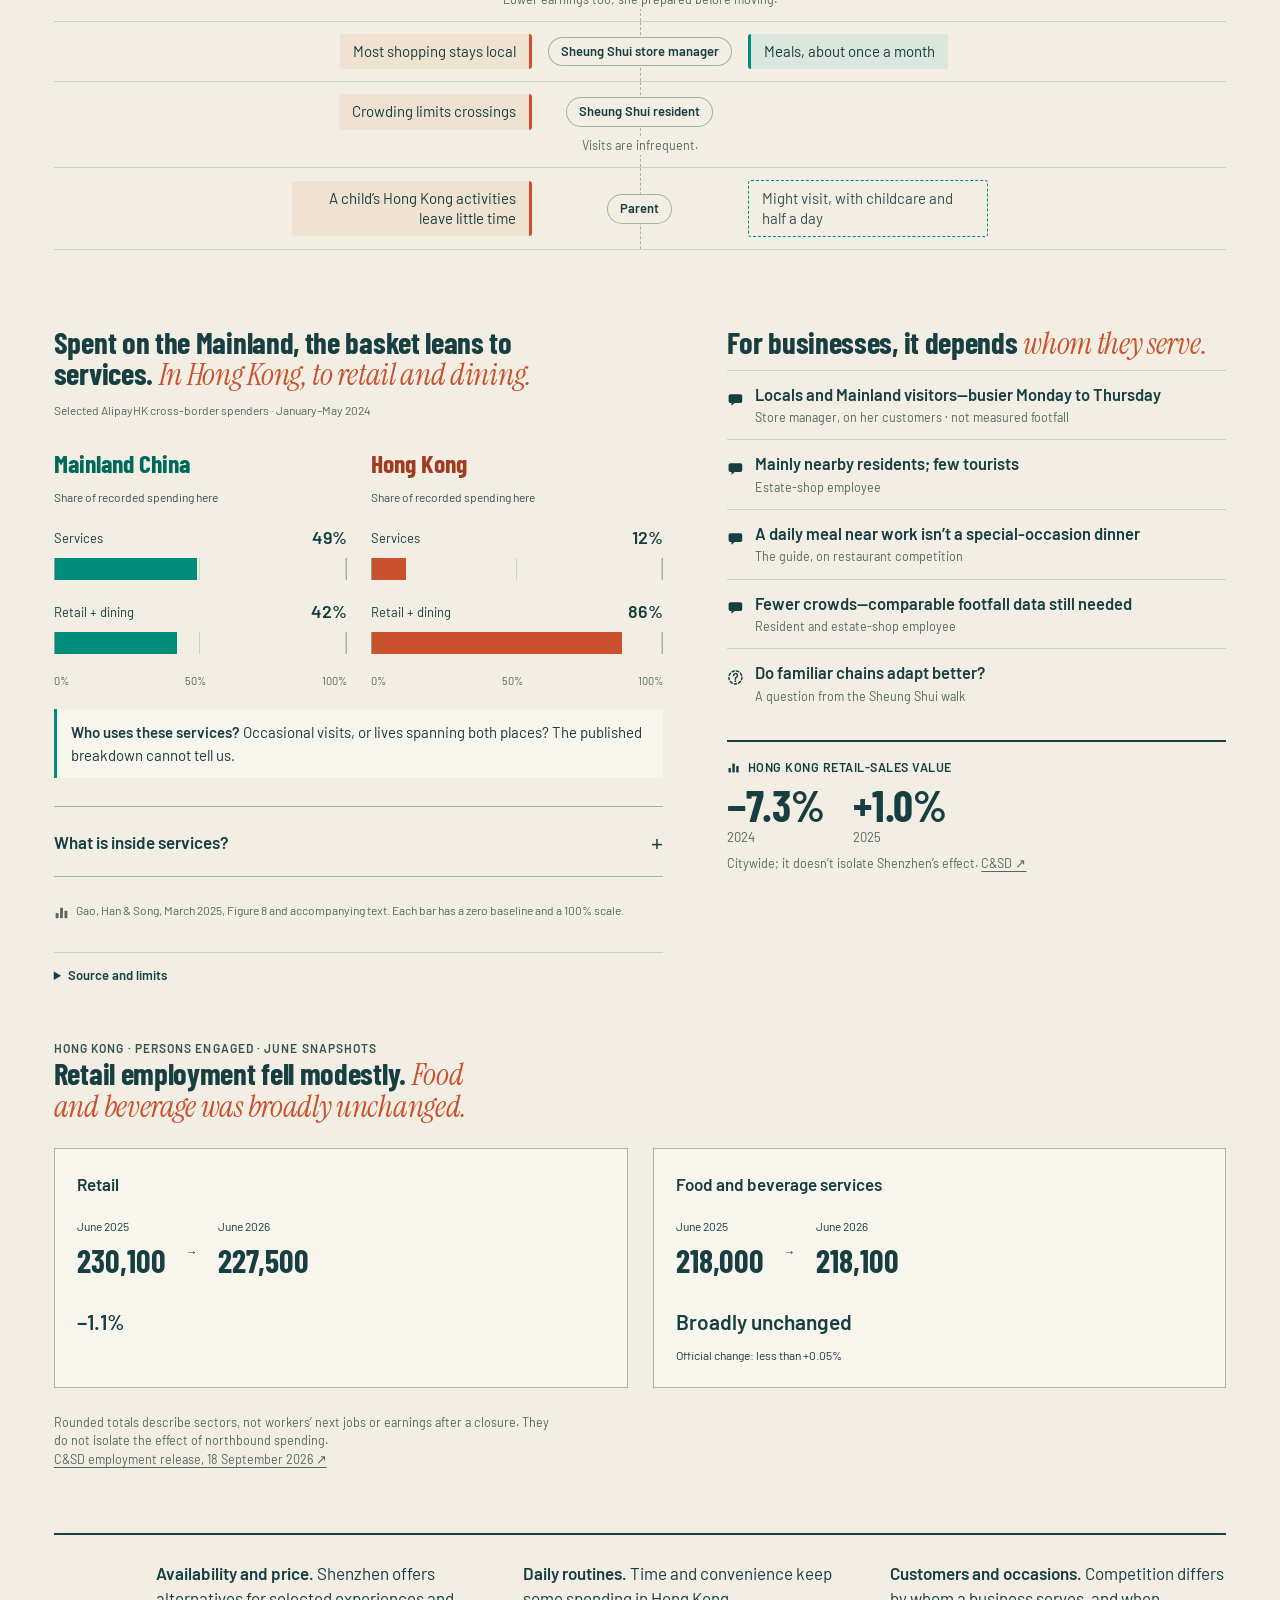
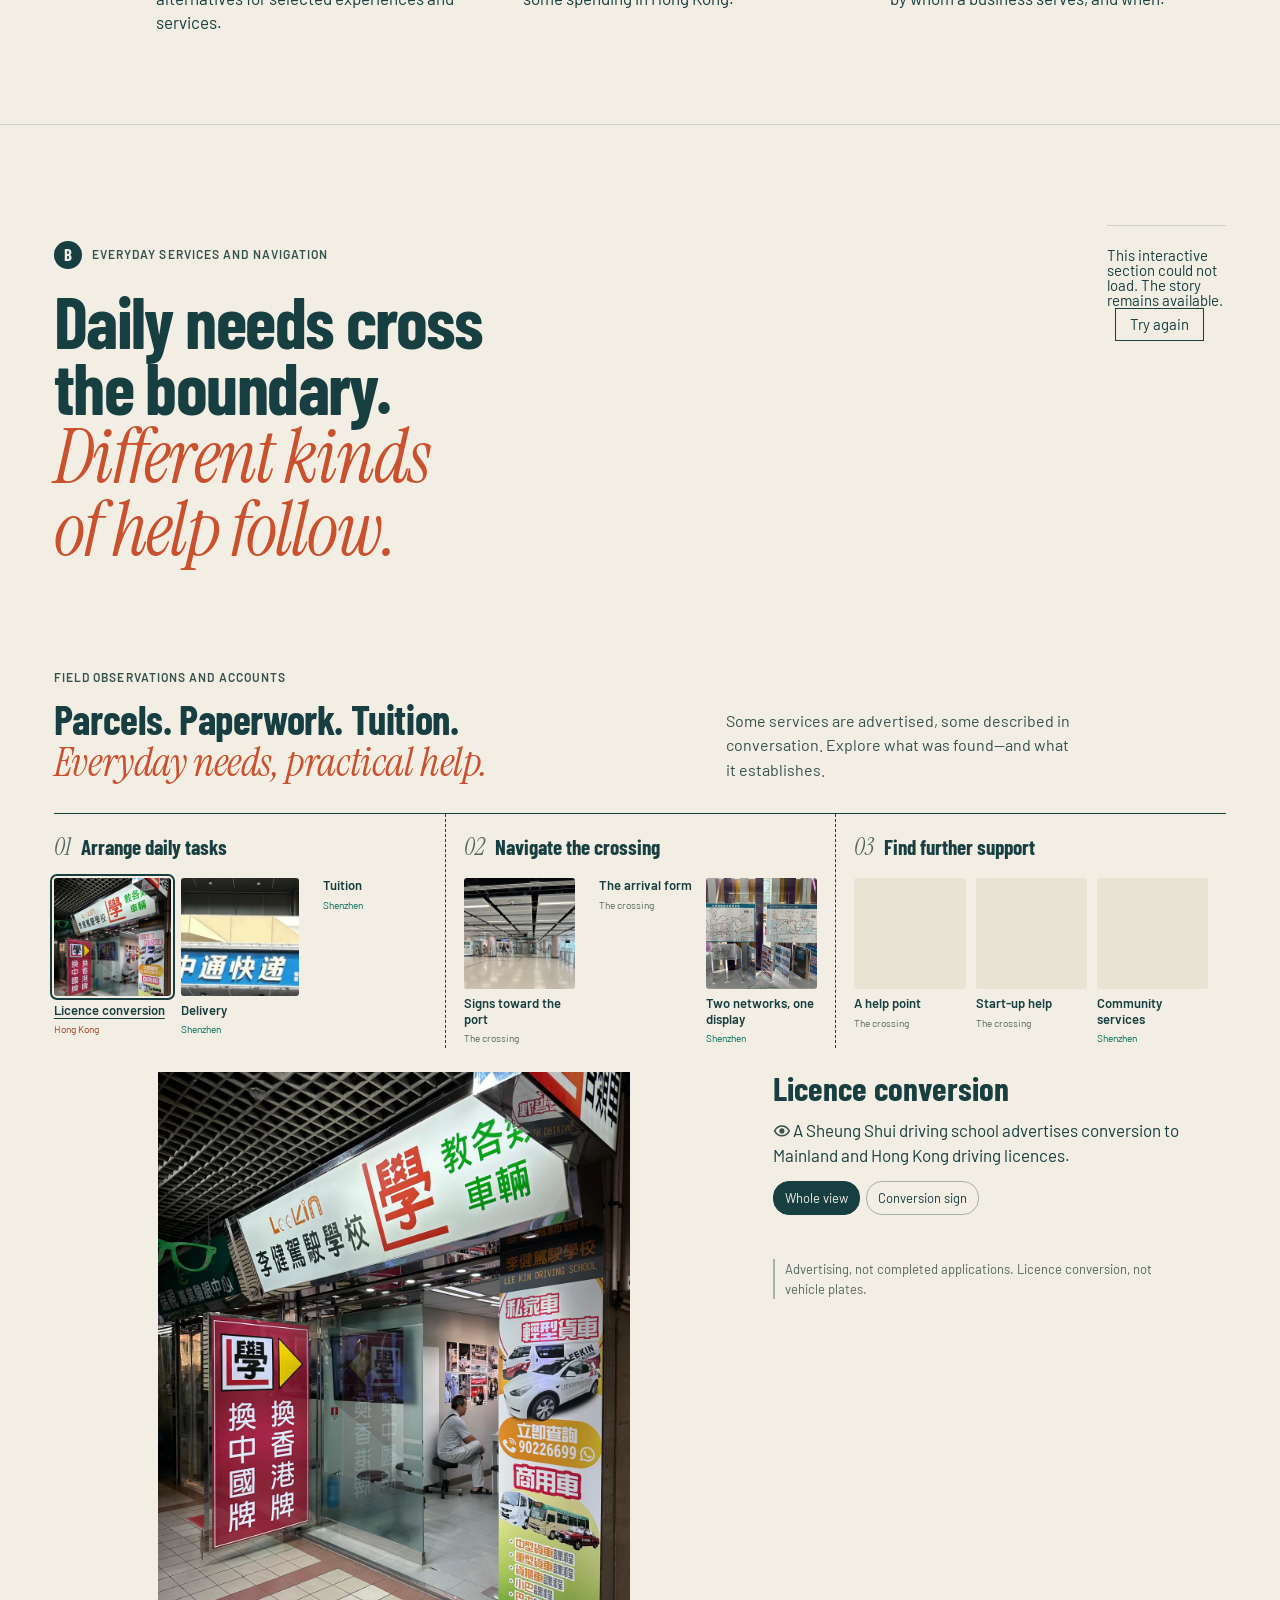
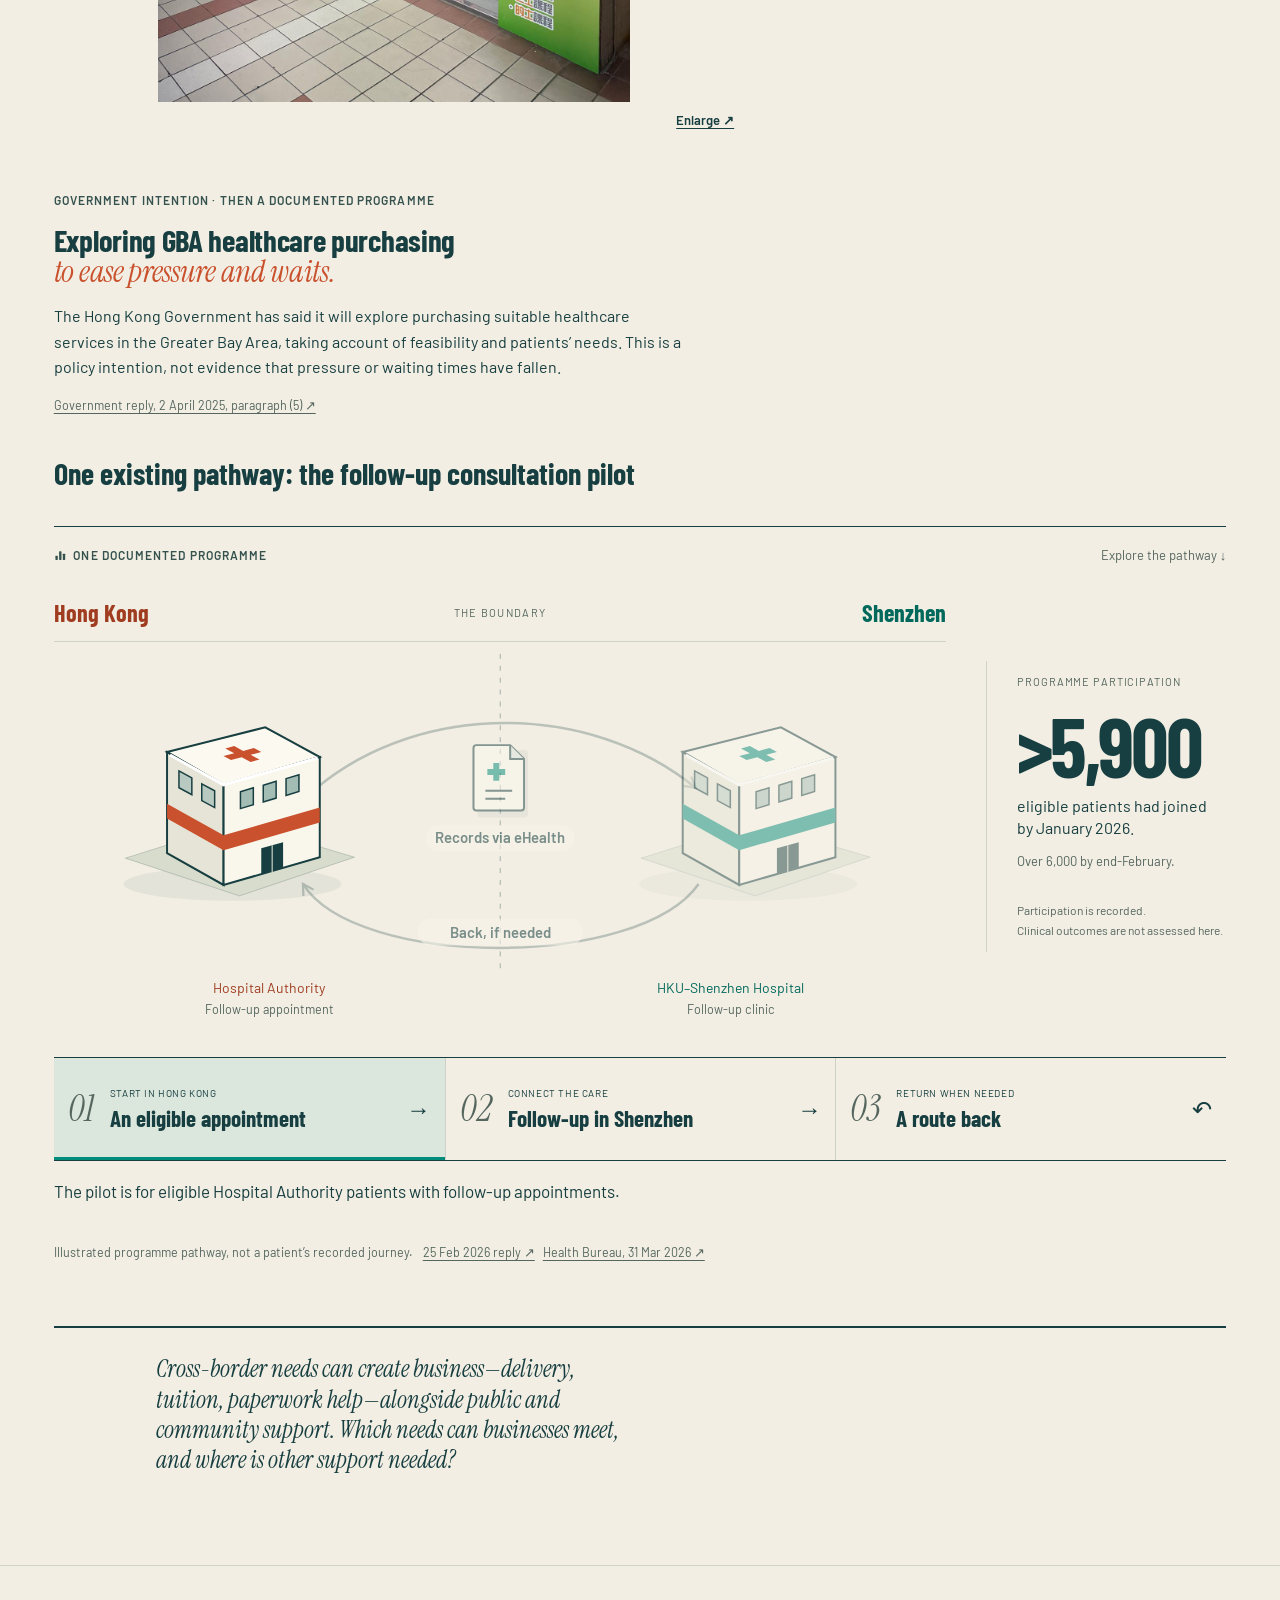
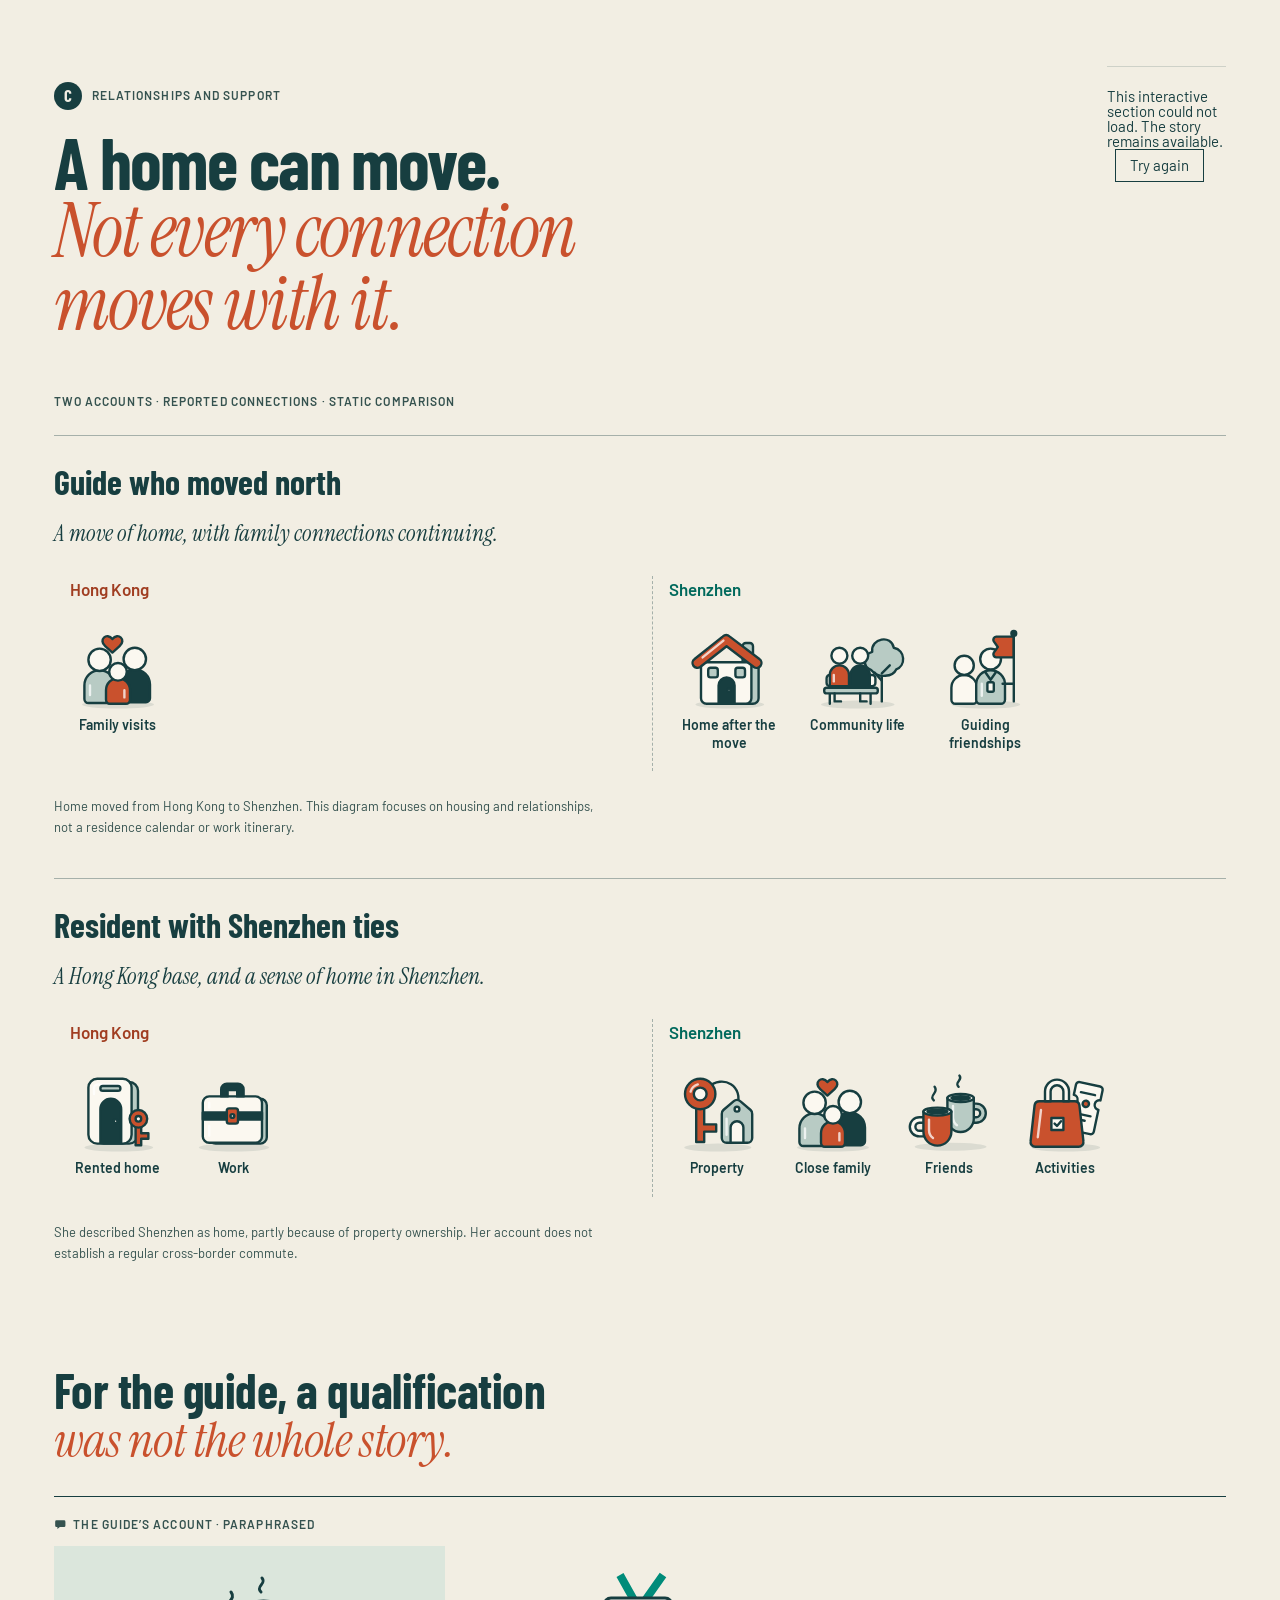
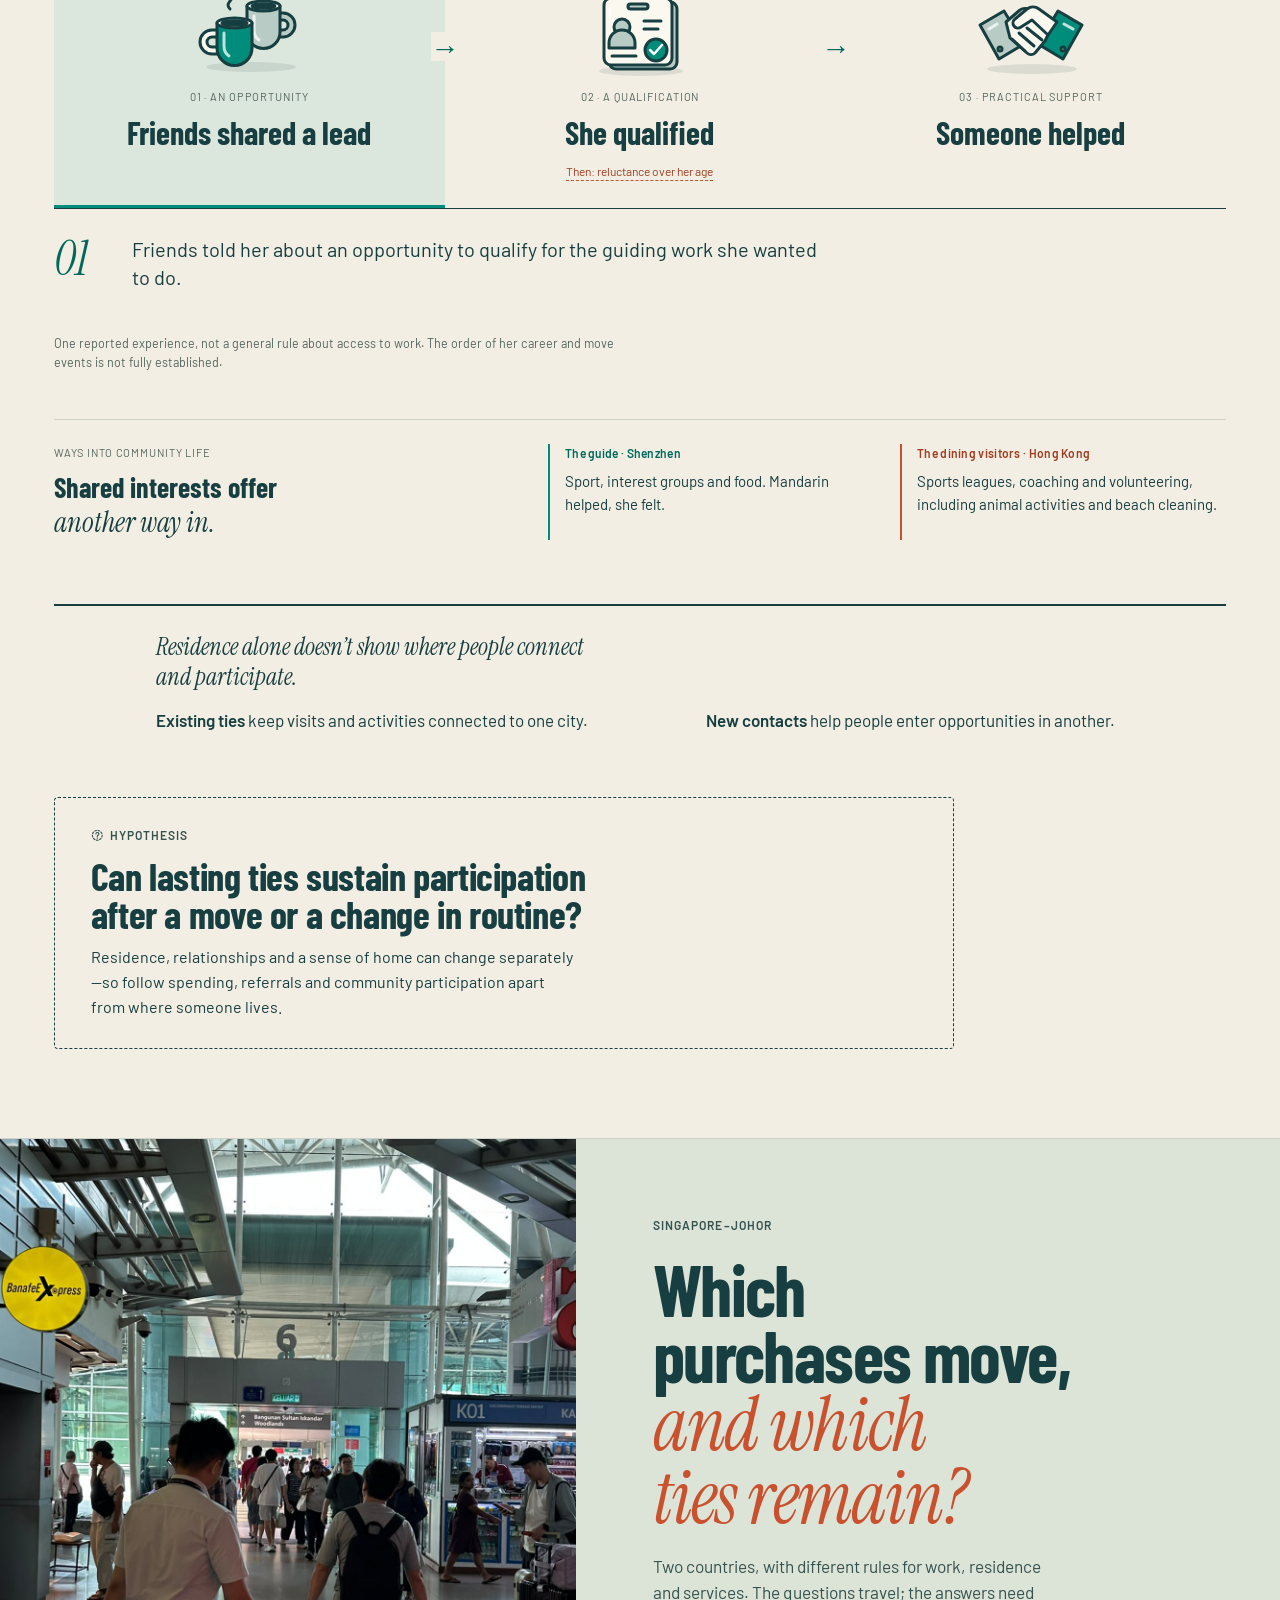
==== commit 0b2532d5: "Restore the requested photo-cut animated opening title" ====
--- a/feature/index.html
+++ b/feature/index.html
@@ -50,6 +50,7 @@
  <div class="scrolly page">
   <article class="step step-intro" data-scene="overview">
     <h1 id="hero-title">Two places, <em>one life, rearranged.</em></h1>
+    <div class="hero-type" id="hero-type"></div>
     <p class="deck"><button type="button" class="pw side-sz" data-place="sz-repair">A repair in Shenzhen.</button> <button type="button" class="pw side-sz" data-place="sz-dining">A meal there once a month.</button> <button type="button" class="pw side-hk" data-place="hk-rental">A rented flat in Hong Kong,</button> and <button type="button" class="pw side-sz" data-place="sz-tower">a sense of home across the boundary.</button> Selected accounts from Jamie Ko’s fieldwork show how people combine parts of everyday life across two places, with questions for Singapore–Johor.</p>
     <div class="signature-explainer"><h3>Reading the four-row symbols</h3><p>Top to bottom: <b>home, work or study, purchases, relationships.</b> Orange on the left means Hong Kong; green on the right means Shenzhen; two halves mean both. A dashed circle means not established. Hatching means Mainland residence, city unspecified.</p><p>These are overlapping <b>arrangements</b>. Individual conversations remain <b>accounts</b>.</p></div>
     <p class="byline">Research <strong>Jamie Ko</strong> · Visualization <strong>Bob</strong></p>
@@ -299,5 +300,5 @@
   </div>
 </footer>
 <noscript><p class="noscript">The story and photographs remain readable. Enable JavaScript for the interactive miniature, charts and research collections, or <a href="../presentation.pdf">read the presentation PDF</a>.</p></noscript>
-<script type="module" src="edition.js?v=20261108-polish"></script>
+<script type="module" src="edition.js?v=20261112-title"></script>
 </body></html>
